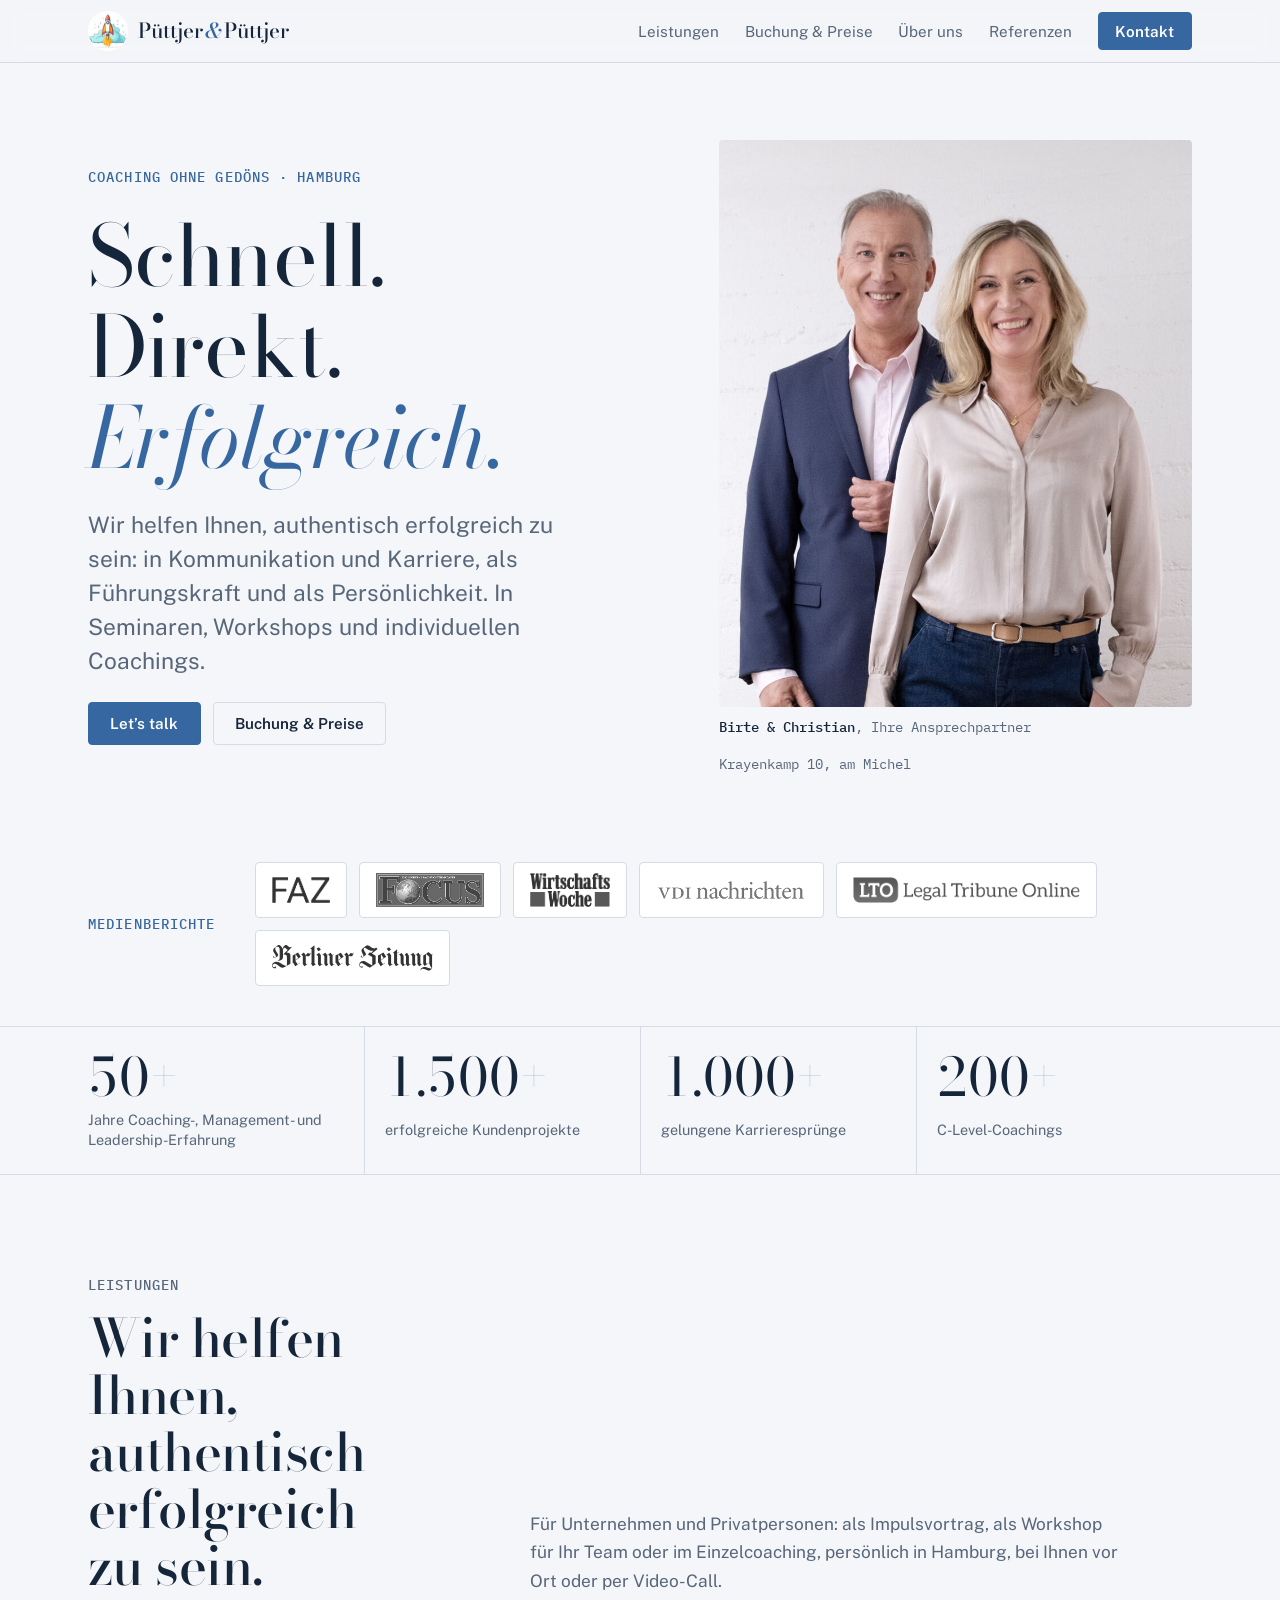
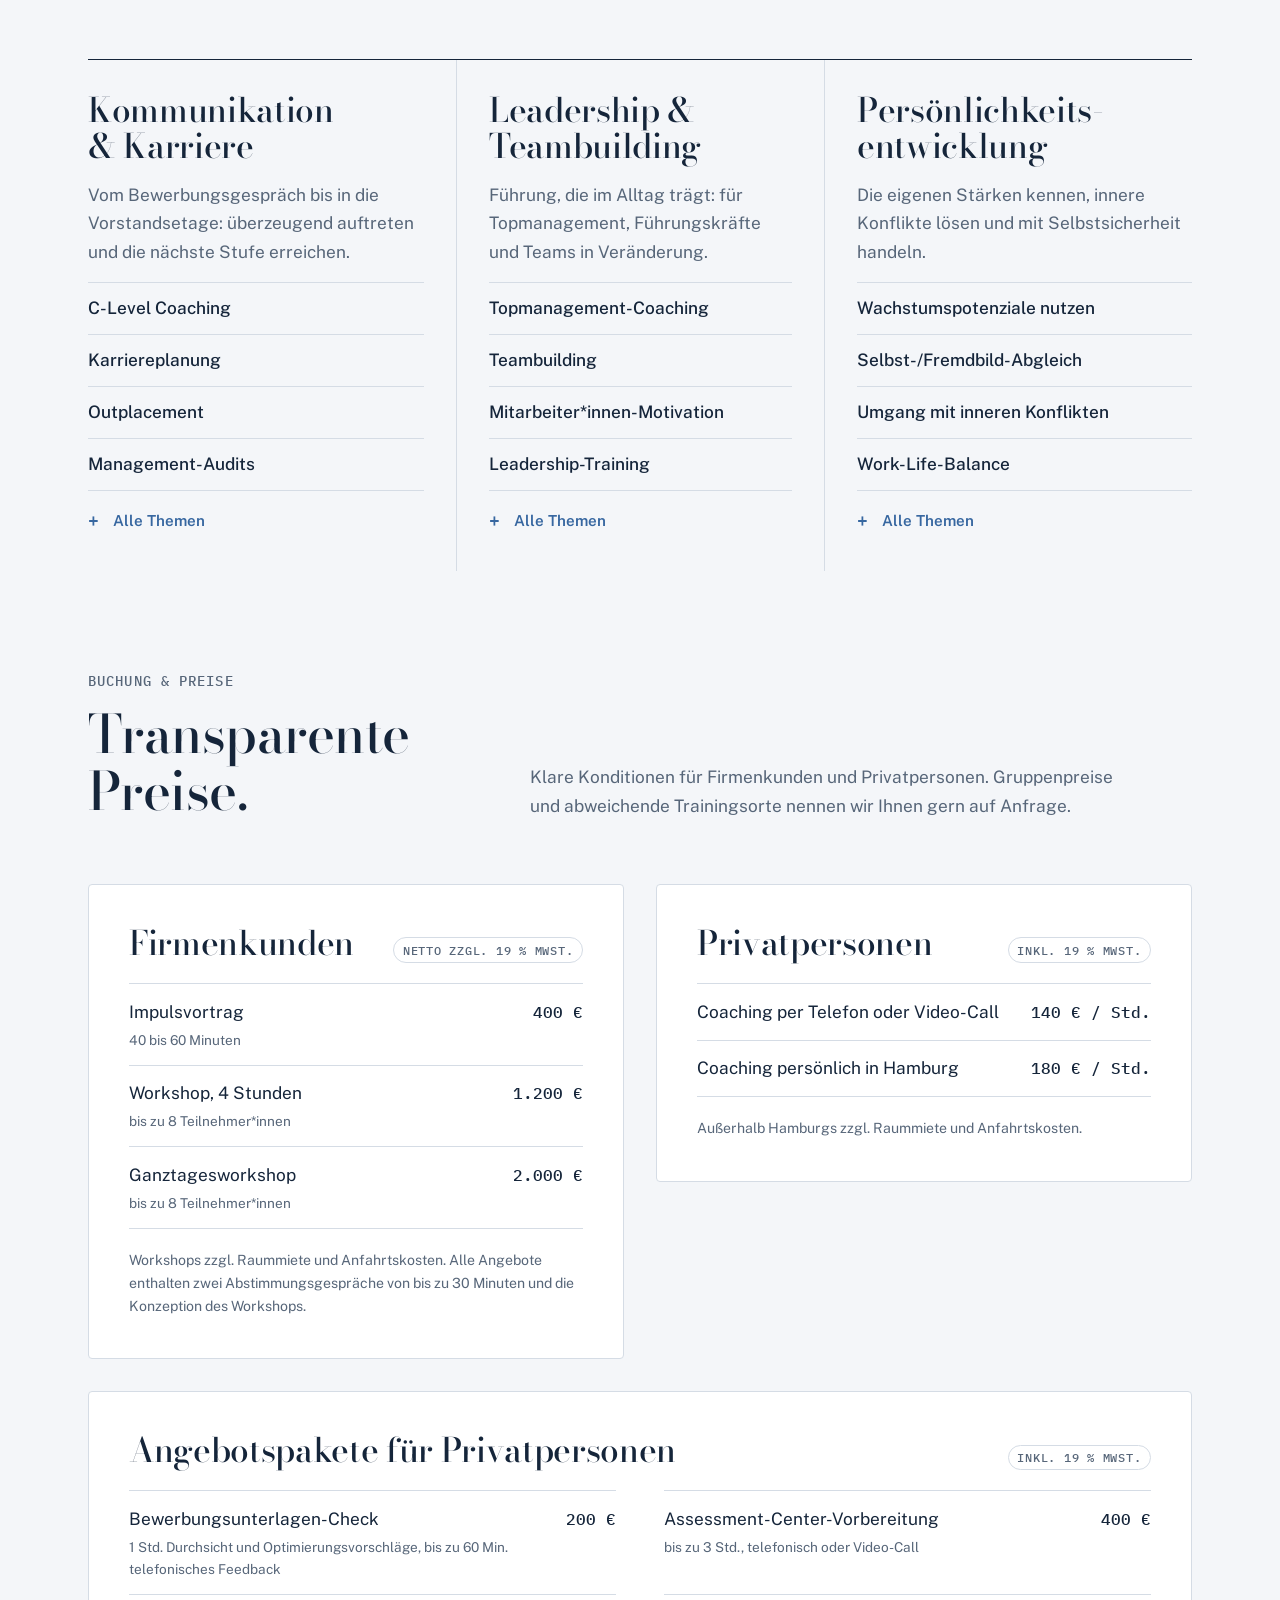
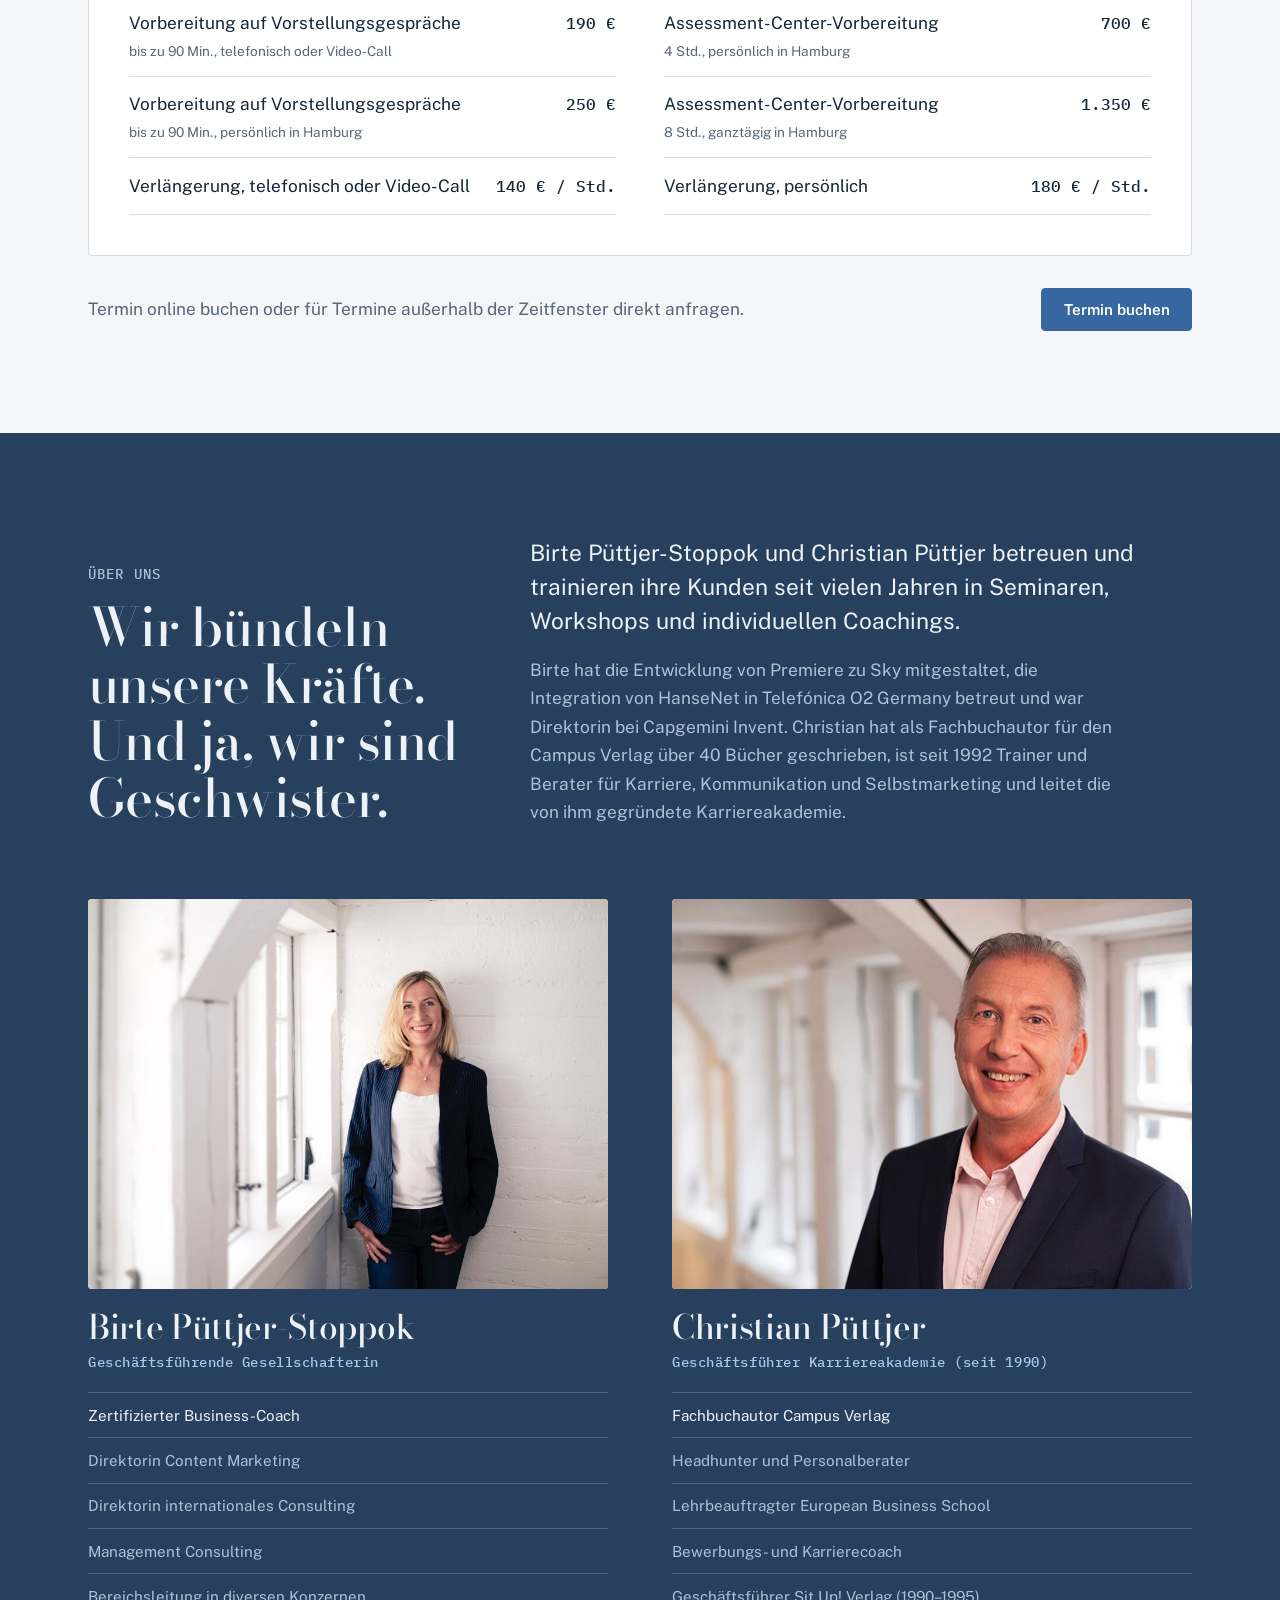
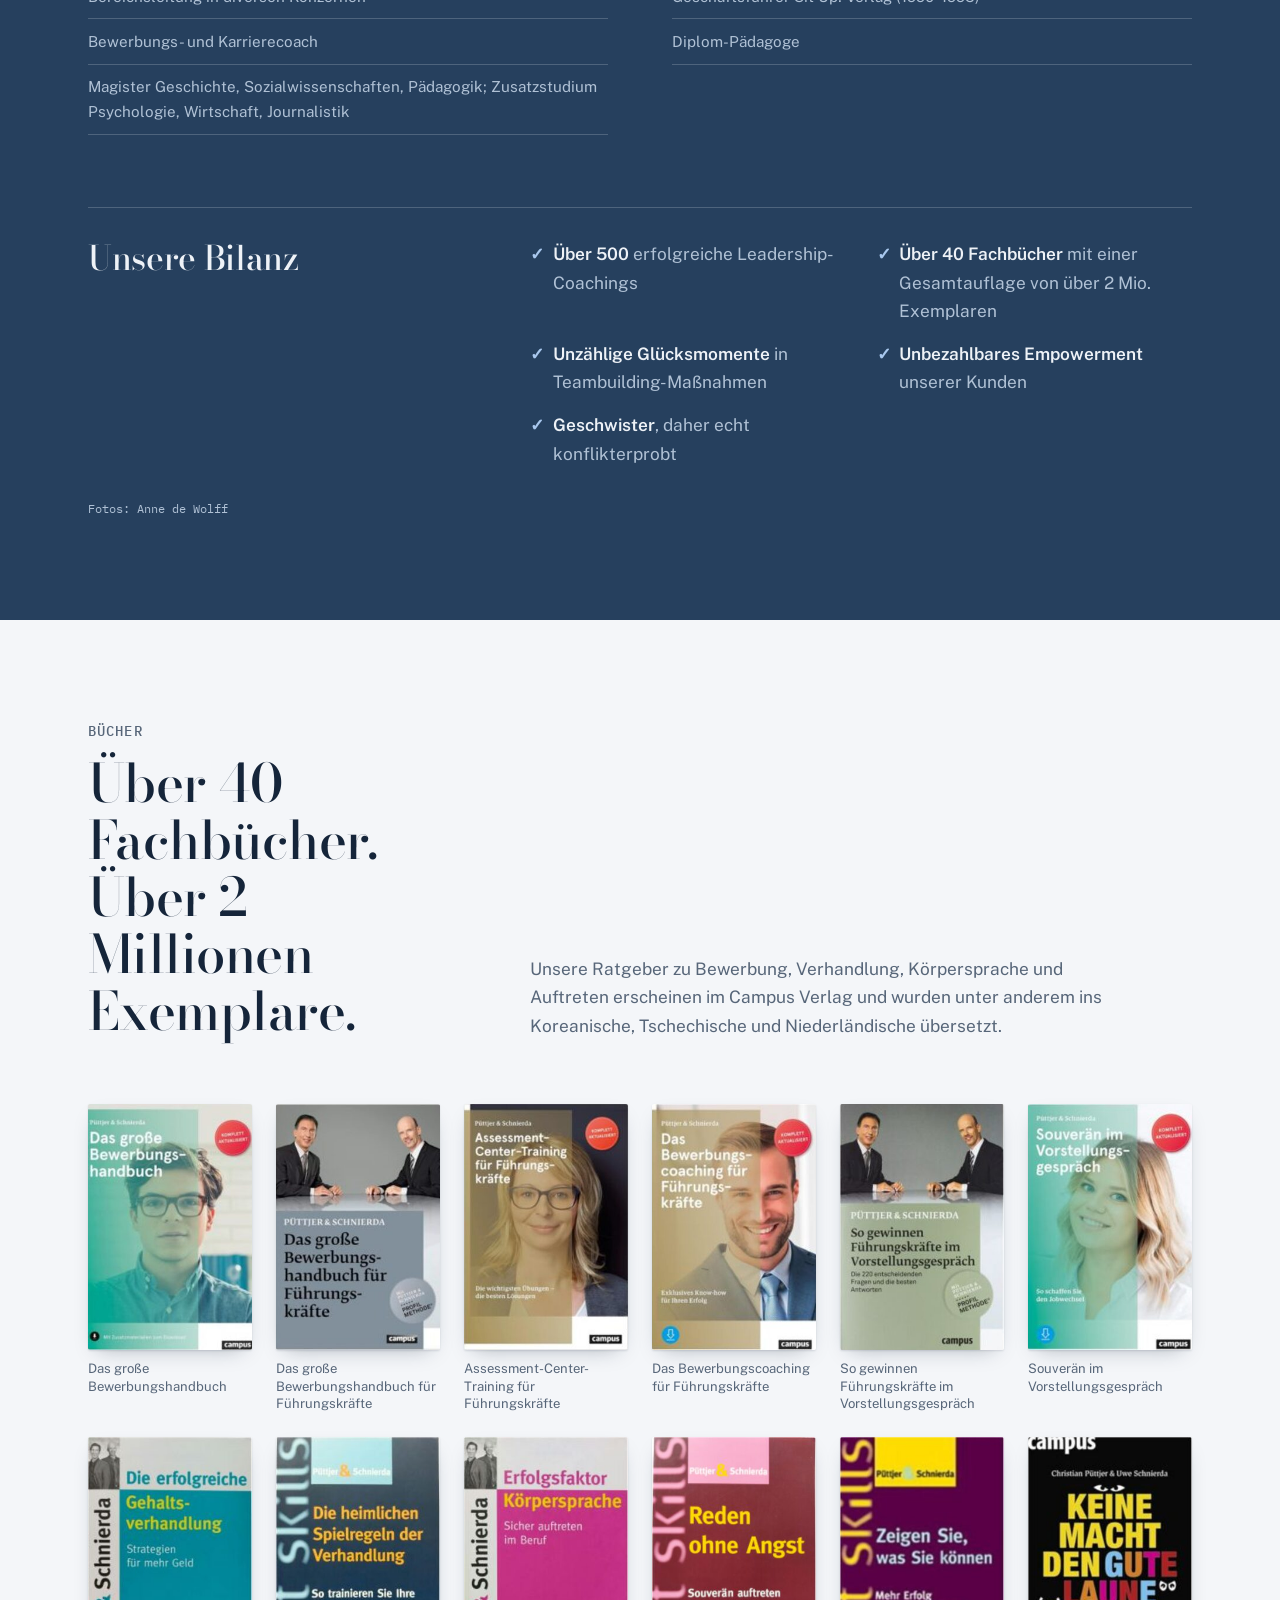
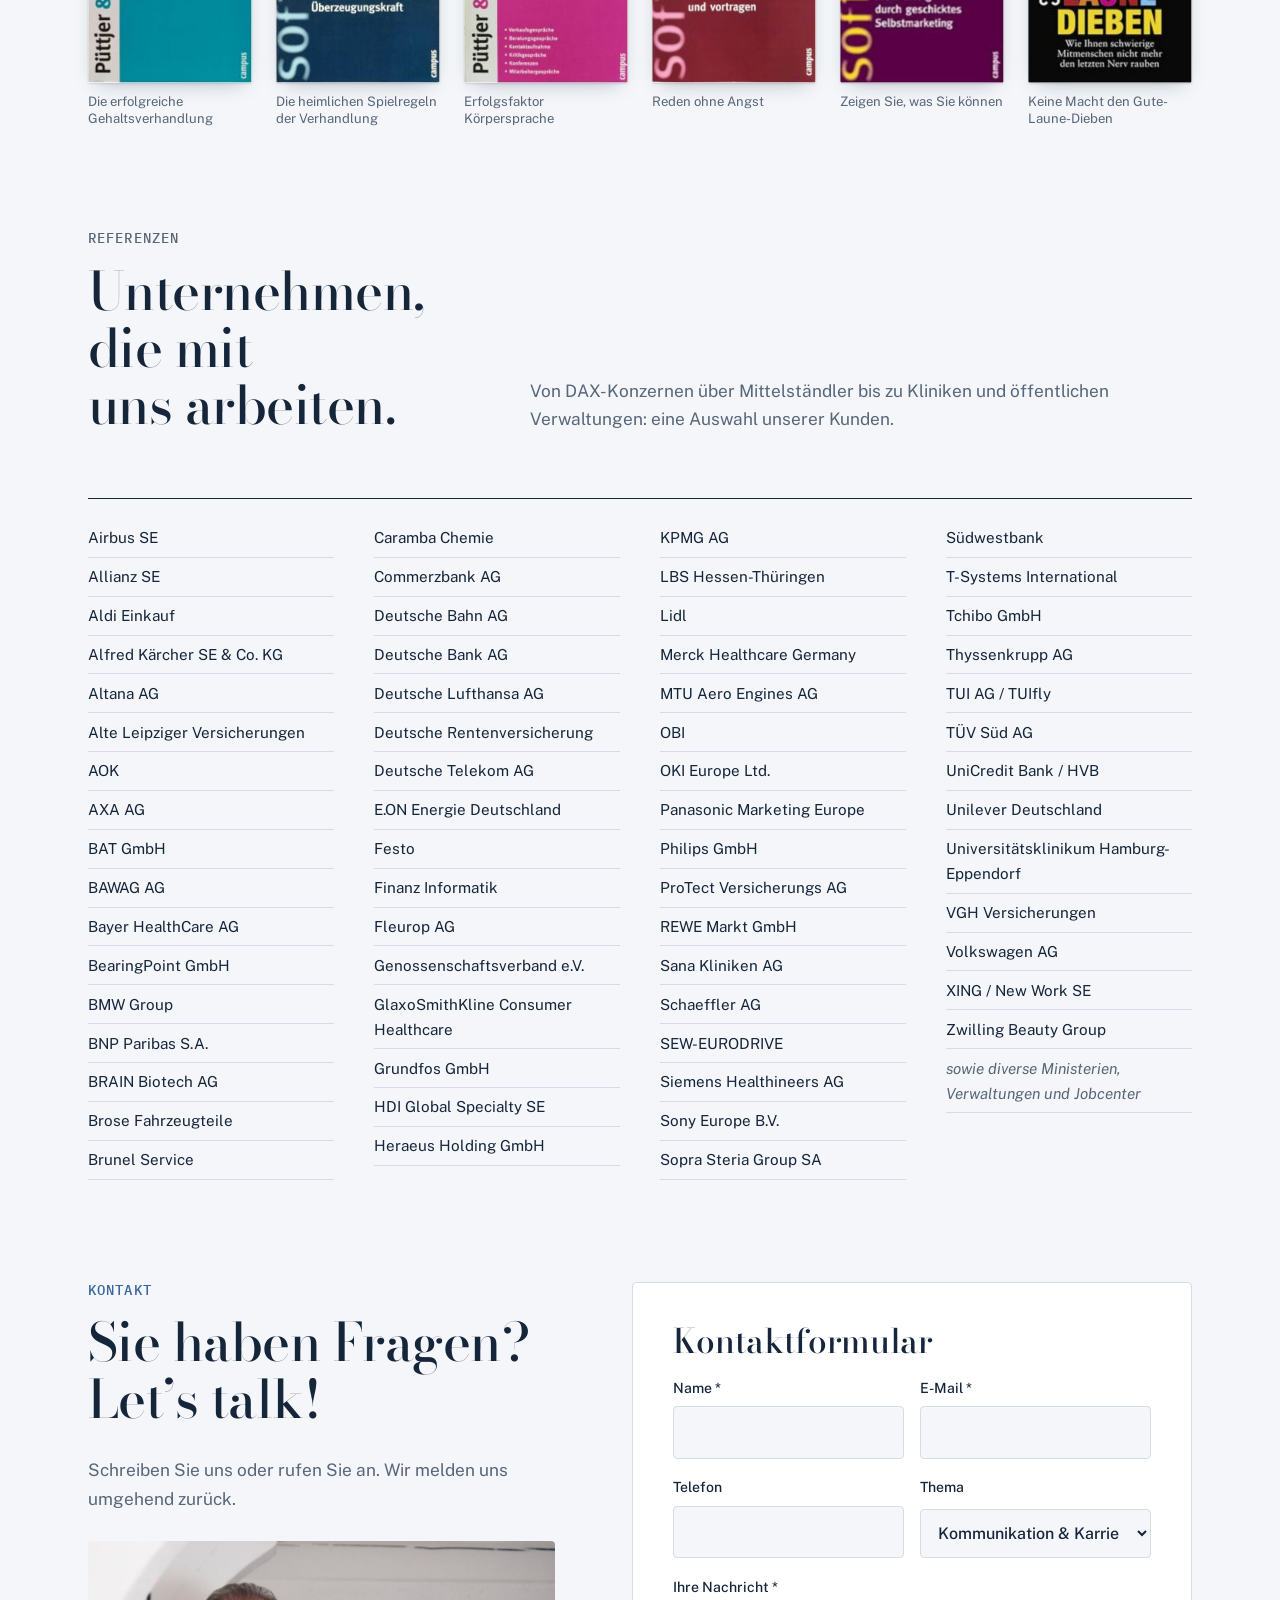
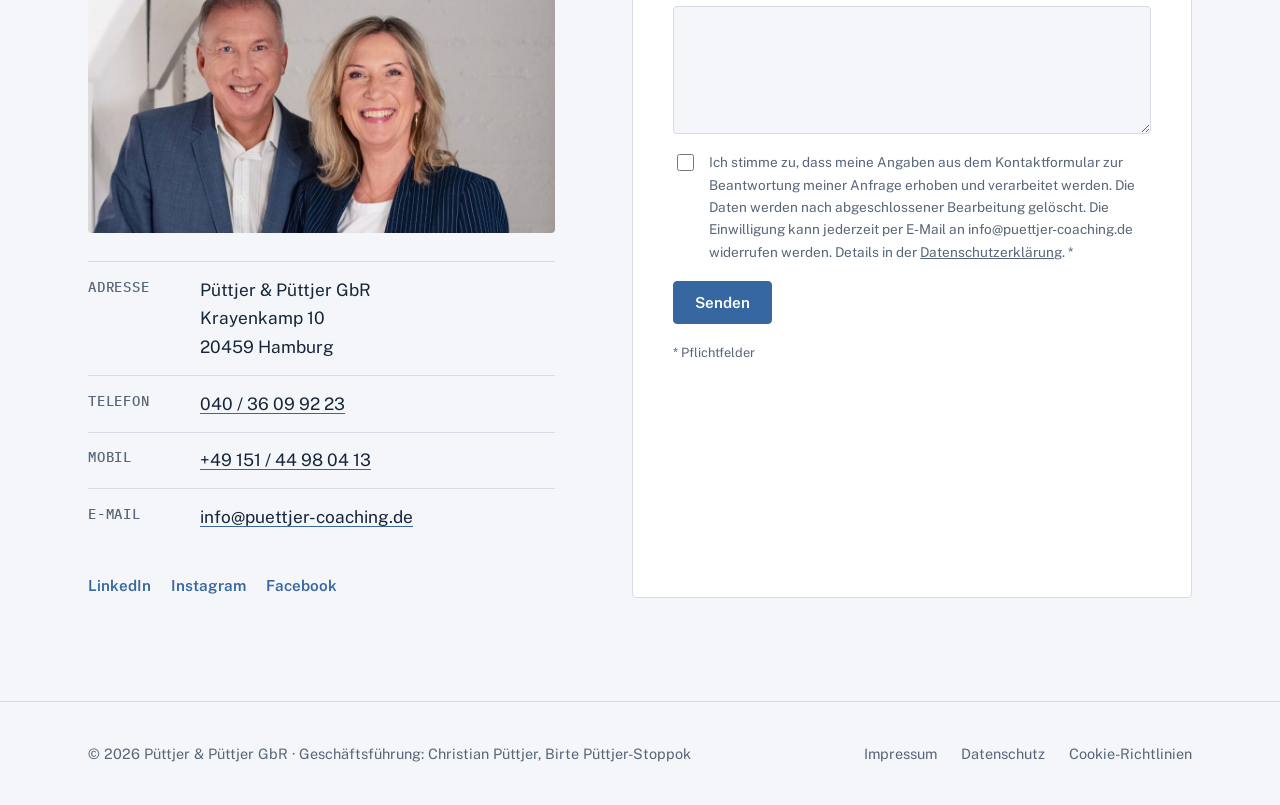
==== index.html @ 2b7be536 "Rebuild redesign from live site content Use the real copy, prices, references, team CVs, photos, boo" ====
<!doctype html>
<html lang="de">
<head>
<meta charset="utf-8">
<meta name="viewport" content="width=device-width, initial-scale=1, viewport-fit=cover">
<!-- ARTIFACT-START -->
<title>Püttjer &amp; Püttjer</title>
<meta name="description" content="Püttjer &amp; Püttjer Coaching Hamburg: Kommunikation und Karriere, Leadership und Teambuilding, Persönlichkeitsentwicklung. Seminare, Workshops und Einzelcoaching am Krayenkamp 10.">
<link rel="icon" href="assets/favicon.png">
<link rel="preconnect" href="https://fonts.googleapis.com">
<link rel="preconnect" href="https://fonts.gstatic.com" crossorigin>
<link rel="stylesheet" href="https://fonts.googleapis.com/css2?family=Bodoni+Moda:ital,opsz,wght@0,6..96,400..700;1,6..96,400..700&family=Public+Sans:wght@400;500;600;700&family=IBM+Plex+Mono:wght@400;500&display=swap">
<style>
/* Layout: harbour ledger in the brand's navy. Asymmetric two-track grid, hairline rules, figures and prices set like a logbook. Bright studio photography carries the warmth. */
:root {
  --paper: #F4F6F9;
  --surface: #FFFFFF;
  --ink: #15253A;
  --muted: #576679;
  --line: #D5DCE5;
  --accent: #3767A0;
  --accent-soft: #E2EAF4;
  --on-accent: #FFFFFF;
  --band: #26405E;
  --on-band: #EEF2F7;
  --on-band-muted: #B0C1D5;
  --band-accent: #A9C8EE;
  --band-line: rgba(238, 242, 247, .2);
  --logo-tile: #FFFFFF;

  --display: "Bodoni Moda", "Didot", "Bodoni 72", Georgia, serif;
  --body: "Public Sans", "Helvetica Neue", Arial, sans-serif;
  --mono: "IBM Plex Mono", ui-monospace, "SFMono-Regular", Menlo, monospace;

  --step--1: clamp(0.8rem, 0.78rem + 0.1vw, 0.86rem);
  --step-0: clamp(1rem, 0.96rem + 0.2vw, 1.08rem);
  --step-1: clamp(1.18rem, 1.08rem + 0.5vw, 1.42rem);
  --step-2: clamp(1.5rem, 1.25rem + 1.1vw, 2.1rem);
  --step-3: clamp(2rem, 1.5rem + 2.3vw, 3.3rem);
  --step-4: clamp(2.6rem, 1.6rem + 4.6vw, 5.4rem);

  --wrap: 74rem;
  --gutter: clamp(16px, 4vw, 40px);
  --radius: 4px;
}
@media (prefers-color-scheme: dark) {
  :root:not([data-theme="light"]) {
    --paper: #0E1622; --surface: #162132; --ink: #E7EDF5; --muted: #9DABBE;
    --line: #26344A; --accent: #8DB4E6; --accent-soft: #1C2C44; --on-accent: #0E1622;
    --band: #0A111B; --on-band: #E7EDF5; --on-band-muted: #93A3B8; --band-accent: #8DB4E6;
    --band-line: rgba(231, 237, 245, .14); --logo-tile: #E9EDF2;
    color-scheme: dark;
  }
}
:root[data-theme="dark"] {
  --paper: #0E1622; --surface: #162132; --ink: #E7EDF5; --muted: #9DABBE;
  --line: #26344A; --accent: #8DB4E6; --accent-soft: #1C2C44; --on-accent: #0E1622;
  --band: #0A111B; --on-band: #E7EDF5; --on-band-muted: #93A3B8; --band-accent: #8DB4E6;
  --band-line: rgba(231, 237, 245, .14); --logo-tile: #E9EDF2;
  color-scheme: dark;
}

* { box-sizing: border-box; }
html { scroll-behavior: smooth; }
@media (prefers-reduced-motion: reduce) { html { scroll-behavior: auto; } *, *::before, *::after { animation: none !important; transition: none !important; } }
body {
  margin: 0;
  background: var(--paper);
  color: var(--ink);
  font: 400 var(--step-0)/1.65 var(--body);
  -webkit-font-smoothing: antialiased;
}
img { max-width: 100%; height: auto; display: block; }
a { color: inherit; }
:focus-visible { outline: 2px solid var(--accent); outline-offset: 3px; }
h1, h2, h3 { font-family: var(--display); font-weight: 500; line-height: 1.08; text-wrap: balance; margin: 0; letter-spacing: -0.01em; }
p { margin: 0; }
.wrap { max-width: var(--wrap); margin-inline: auto; padding-inline: var(--gutter); }
.eyebrow {
  font: 500 var(--step--1)/1.2 var(--mono);
  letter-spacing: 0.08em; text-transform: uppercase; color: var(--accent);
}
.btn {
  display: inline-flex; align-items: center; gap: 0.6em;
  padding: 0.85em 1.4em; border-radius: var(--radius);
  font: 600 0.95rem/1 var(--body); text-decoration: none; cursor: pointer;
  border: 1px solid var(--accent); background: var(--accent); color: var(--on-accent);
  transition: transform .15s ease;
}
.btn:hover { transform: translateY(-1px); }
.btn.ghost { background: transparent; color: var(--ink); border-color: var(--line); }
.btn.ghost:hover { border-color: var(--ink); }
.textlink { color: var(--accent); font-weight: 600; text-decoration: none; }
.textlink:hover { text-decoration: underline; text-underline-offset: 3px; }

/* Header */
.site-header {
  position: sticky; top: env(safe-area-inset-top, 0px); z-index: 10;
  background: color-mix(in srgb, var(--paper) 90%, transparent);
  backdrop-filter: blur(10px); -webkit-backdrop-filter: blur(10px);
  border-bottom: 1px solid var(--line);
}
.site-header .wrap { display: flex; align-items: center; justify-content: space-between; gap: 1.5rem; padding-block: 0.7rem; }
.brand { display: flex; align-items: center; gap: 0.6rem; text-decoration: none; white-space: nowrap; }
.brand img { width: 40px; height: 40px; border-radius: 50%; background: var(--logo-tile); }
.brand span { font-family: var(--display); font-size: 1.3rem; font-weight: 500; }
.brand em { font-style: italic; color: var(--accent); padding-inline: 0.1em; }
.nav { display: flex; align-items: center; gap: clamp(1rem, 2vw, 1.75rem); }
.nav a { text-decoration: none; font-size: 0.95rem; color: var(--muted); }
.nav a:hover { color: var(--ink); }
.nav .btn { color: var(--on-accent); padding: 0.7em 1.1em; }
@media (max-width: 860px) { .nav a:not(.btn) { display: none; } }
@media (max-width: 400px) { .nav .btn { font-size: 0.85rem; padding: 0.6em 0.8em; } .brand span { font-size: 1.1rem; } .brand img { width: 34px; height: 34px; } }

/* Hero */
.hero { padding-block: clamp(2.5rem, 6vw, 5rem) clamp(2.5rem, 5vw, 4rem); }
.hero .wrap { display: grid; grid-template-columns: minmax(0, 6fr) minmax(0, 5fr); gap: clamp(2rem, 5vw, 4.5rem); align-items: center; }
.hero-copy { display: grid; gap: 1.5rem; min-width: 0; }
.hero h1 { font-size: var(--step-4); font-weight: 400; }
.hero h1 em { font-style: italic; color: var(--accent); }
.hero .lede { font-size: var(--step-1); line-height: 1.5; color: var(--muted); max-width: 36ch; }
.hero .actions { display: flex; flex-wrap: wrap; gap: 0.75rem; }
.hero-photo { margin: 0; display: grid; gap: 0.6rem; min-width: 0; }
.hero-photo img { width: 100%; aspect-ratio: 5 / 6; object-fit: cover; object-position: 50% 30%; border-radius: var(--radius); background: var(--surface); }
.caption { font: 400 var(--step--1)/1.5 var(--mono); color: var(--muted); display: flex; justify-content: space-between; gap: 1rem; flex-wrap: wrap; }
.caption strong { color: var(--ink); font-weight: 500; }
@media (max-width: 820px) {
  .hero .wrap { grid-template-columns: 1fr; }
  .hero-photo img { aspect-ratio: 4 / 3; }
}

/* Press */
.press { padding-block: 1.5rem 2.5rem; }
.press .wrap { display: grid; grid-template-columns: auto minmax(0, 1fr); gap: 1.5rem 2.5rem; align-items: center; }
.press ul { list-style: none; margin: 0; padding: 0; display: flex; flex-wrap: wrap; gap: 0.75rem; }
.press li { background: var(--logo-tile); border: 1px solid var(--line); border-radius: var(--radius); height: 56px; padding: 0 1rem; display: grid; place-items: center; }
.press img { max-height: 26px; width: auto; filter: grayscale(1) contrast(1.1); opacity: .8; }
.press li.tall img { max-height: 34px; }
@media (max-width: 700px) { .press .wrap { grid-template-columns: 1fr; } .press li { height: 48px; padding: 0 0.75rem; } .press img { max-height: 20px; } .press li.tall img { max-height: 28px; } }

/* Ledger of figures */
.ledger { border-block: 1px solid var(--line); }
.ledger dl { margin: 0; display: grid; grid-template-columns: repeat(4, minmax(0, 1fr)); }
.ledger dl > div { padding: 1.5rem 1.25rem; display: grid; gap: 0.35rem; border-left: 1px solid var(--line); }
.ledger dl > div:first-child { border-left: 0; padding-left: 0; }
.ledger dt { order: 2; font-size: 0.9rem; color: var(--muted); line-height: 1.4; }
.ledger dd { order: 1; margin: 0; font: 400 var(--step-3)/1 var(--display); font-variant-numeric: lining-nums tabular-nums; }
.ledger dd span { color: var(--accent); }
@media (max-width: 760px) {
  .ledger dl { grid-template-columns: repeat(2, minmax(0, 1fr)); }
  .ledger dl > div { padding: 1.25rem 1rem; }
  .ledger dl > div:nth-child(odd) { border-left: 0; padding-left: 0; }
  .ledger dl > div:nth-child(n+3) { border-top: 1px solid var(--line); }
}

/* Sections */
section { scroll-margin-top: 5rem; }
.section { padding-block: clamp(4rem, 8vw, 7rem); }
.section-head { display: grid; grid-template-columns: minmax(0, 4fr) minmax(0, 7fr); gap: clamp(1.5rem, 5vw, 5rem); margin-bottom: clamp(2.5rem, 5vw, 4rem); align-items: end; }
.section-head h2 { font-size: var(--step-3); }
.section-head p { color: var(--muted); max-width: 54ch; }
.section-head .eyebrow { margin-bottom: 1rem; }
@media (max-width: 820px) { .section-head { grid-template-columns: 1fr; } }

/* Services */
.services { display: grid; grid-template-columns: repeat(3, minmax(0, 1fr)); border-top: 1px solid var(--ink); }
.service { padding: 2rem clamp(1rem, 2.5vw, 2rem) 2.25rem; display: grid; grid-template-rows: auto auto auto 1fr; gap: 1rem; border-left: 1px solid var(--line); min-width: 0; }
.service:first-child { border-left: 0; padding-left: 0; }
.service:last-child { padding-right: 0; }
.service h3 { font-size: var(--step-2); }
.service > p { color: var(--muted); }
.service ul.core { list-style: none; margin: 0; padding: 0; border-top: 1px solid var(--line); }
.service ul.core li { padding: 0.7rem 0; border-bottom: 1px solid var(--line); font-weight: 500; }
details { align-self: start; }
summary { cursor: pointer; color: var(--accent); font-weight: 600; font-size: 0.95rem; list-style: none; display: inline-flex; gap: 0.5em; align-items: center; }
summary::-webkit-details-marker { display: none; }
summary::before { content: "+"; font: 500 1.1rem/1 var(--mono); width: 1em; }
details[open] summary::before { content: "–"; }
.topics { list-style: none; margin: 1rem 0 0; padding: 0; display: flex; flex-wrap: wrap; gap: 0.45rem; }
.topics li { font-size: 0.85rem; padding: 0.35em 0.7em; border-radius: 99px; background: var(--accent-soft); }
@media (max-width: 900px) {
  .services { grid-template-columns: 1fr; }
  .service, .service:first-child, .service:last-child { padding: 2rem 0; border-left: 0; }
  .service + .service { border-top: 1px solid var(--line); }
}

/* Prices */
.prices { display: grid; grid-template-columns: repeat(2, minmax(0, 1fr)); gap: clamp(1rem, 3vw, 2rem); align-items: start; }
.price-card { background: var(--surface); border: 1px solid var(--line); border-radius: var(--radius); padding: clamp(1.5rem, 3.5vw, 2.5rem); display: grid; gap: 1.25rem; min-width: 0; }
.price-card.wide { grid-column: 1 / -1; }
.price-card header { display: flex; justify-content: space-between; align-items: baseline; gap: 1rem; flex-wrap: wrap; }
.price-card h3 { font-size: var(--step-2); }
.vat { font: 500 0.78rem/1 var(--mono); letter-spacing: 0.06em; text-transform: uppercase; color: var(--muted); padding: 0.45em 0.7em; border: 1px solid var(--line); border-radius: 99px; }
.price-list { margin: 0; border-top: 1px solid var(--line); }
.price-list div { display: grid; grid-template-columns: minmax(0, 1fr) auto; gap: 1rem; padding: 0.85rem 0; border-bottom: 1px solid var(--line); align-items: baseline; }
.price-list dt { min-width: 0; }
.price-list dt small { display: block; color: var(--muted); font-size: 0.85rem; margin-top: 0.15rem; }
.price-list dd { margin: 0; font: 500 1rem/1.3 var(--mono); font-variant-numeric: tabular-nums; white-space: nowrap; text-align: right; }
.price-list.two-col { display: grid; grid-template-columns: repeat(2, minmax(0, 1fr)); column-gap: clamp(1.5rem, 4vw, 3rem); border-top: 0; }
.price-list.two-col div:nth-child(-n+2) { border-top: 1px solid var(--line); }
.price-card .note { font-size: 0.88rem; color: var(--muted); }
.price-foot { margin-top: clamp(1.5rem, 3vw, 2rem); display: flex; flex-wrap: wrap; justify-content: space-between; align-items: center; gap: 1rem; color: var(--muted); }
@media (max-width: 860px) { .prices { grid-template-columns: 1fr; } .price-list.two-col { grid-template-columns: 1fr; } .price-list.two-col div:nth-child(2) { border-top: 0; } }

/* About (navy band) */
.band { background: var(--band); color: var(--on-band); }
.band .eyebrow { color: var(--band-accent); }
.band .section-head p { color: var(--on-band-muted); }
.about-intro { display: grid; gap: 1.1rem; color: var(--on-band-muted); max-width: 60ch; }
.about-intro p:first-child { color: var(--on-band); font-size: var(--step-1); line-height: 1.5; }
.team { display: grid; grid-template-columns: repeat(2, minmax(0, 1fr)); gap: clamp(2rem, 5vw, 4rem); margin-top: clamp(3rem, 6vw, 4.5rem); }
.person { display: grid; gap: 1.25rem; align-content: start; min-width: 0; }
.person img { width: 100%; aspect-ratio: 4 / 3; object-fit: cover; border-radius: var(--radius); background: var(--surface); }
.person h3 { font-size: var(--step-2); }
.person .role { font: 500 var(--step--1)/1.4 var(--mono); color: var(--band-accent); letter-spacing: 0.04em; margin-top: 0.5rem; }
.cv { list-style: none; margin: 0; padding: 0; border-top: 1px solid var(--band-line); }
.cv li { padding: 0.6rem 0; border-bottom: 1px solid var(--band-line); font-size: 0.95rem; color: var(--on-band-muted); }
.cv li:first-child { color: var(--on-band); }
.bilanz { margin-top: clamp(3rem, 6vw, 4.5rem); padding-top: 2rem; border-top: 1px solid var(--band-line); display: grid; grid-template-columns: minmax(0, 4fr) minmax(0, 7fr); gap: clamp(1.5rem, 5vw, 5rem); }
.bilanz h3 { font-size: var(--step-2); }
.bilanz ul { list-style: none; margin: 0; padding: 0; display: grid; grid-template-columns: repeat(2, minmax(0, 1fr)); gap: 0.9rem 2rem; }
.bilanz li { display: grid; grid-template-columns: 1.4rem minmax(0, 1fr); color: var(--on-band-muted); }
.bilanz li::before { content: "✓"; color: var(--band-accent); font-weight: 700; }
.bilanz li strong { color: var(--on-band); font-weight: 600; }
.credit { margin-top: 2rem; font: 400 0.78rem/1.4 var(--mono); color: var(--on-band-muted); }
@media (max-width: 860px) { .team, .bilanz { grid-template-columns: 1fr; } }
@media (max-width: 560px) { .bilanz ul { grid-template-columns: 1fr; } }

/* Books */
.books { display: grid; grid-template-columns: repeat(6, minmax(0, 1fr)); gap: clamp(0.75rem, 2vw, 1.5rem); list-style: none; margin: 0; padding: 0; }
.books li { display: grid; gap: 0.6rem; align-content: start; min-width: 0; }
.books img { width: 100%; aspect-ratio: 2 / 3; object-fit: cover; border-radius: 2px; box-shadow: 0 1px 2px rgba(21, 37, 58, .12), 0 8px 20px -10px rgba(21, 37, 58, .35); transition: transform .2s ease; }
.books li:hover img { transform: translateY(-4px); }
.books span { font-size: 0.82rem; line-height: 1.35; color: var(--muted); }
@media (max-width: 900px) { .books { grid-template-columns: repeat(4, minmax(0, 1fr)); } }
@media (max-width: 520px) { .books { grid-template-columns: repeat(3, minmax(0, 1fr)); } }

/* References */
.refs { columns: 4 13rem; column-gap: 2.5rem; margin: 0; padding: 0; list-style: none; border-top: 1px solid var(--ink); padding-top: 1.25rem; }
.refs li { break-inside: avoid; padding: 0.4rem 0; font-size: 0.95rem; border-bottom: 1px solid var(--line); }
.refs li.more { color: var(--muted); font-style: italic; }

/* Contact */
.contact { display: grid; grid-template-columns: minmax(0, 5fr) minmax(0, 6fr); gap: clamp(2rem, 6vw, 5rem); }
.contact-info { display: grid; gap: 1.75rem; align-content: start; }
.contact-info h2 { font-size: var(--step-3); }
.contact-info > p { color: var(--muted); max-width: 40ch; }
.contact-info img { width: 100%; aspect-ratio: 16 / 10; object-fit: cover; object-position: 60% 40%; border-radius: var(--radius); }
.contact-list { margin: 0; display: grid; }
.contact-list div { display: grid; grid-template-columns: 6rem minmax(0, 1fr); gap: 1rem; padding-block: 0.85rem; border-top: 1px solid var(--line); }
.contact-list dt { font: 500 var(--step--1)/1.7 var(--mono); color: var(--muted); text-transform: uppercase; letter-spacing: 0.06em; }
.contact-list dd { margin: 0; user-select: text; overflow-wrap: anywhere; }
.contact-list a { text-decoration-color: var(--accent); text-underline-offset: 3px; }
.social { display: flex; gap: 1.25rem; flex-wrap: wrap; font-size: 0.95rem; }
form { background: var(--surface); border: 1px solid var(--line); border-radius: var(--radius); padding: clamp(1.25rem, 3.5vw, 2.5rem); display: grid; gap: 1.1rem; align-content: start; min-width: 0; }
form h3 { font-size: var(--step-2); }
.row { display: grid; grid-template-columns: repeat(2, minmax(0, 1fr)); gap: 1rem; }
@media (max-width: 520px) { .row { grid-template-columns: 1fr; } }
label { display: grid; gap: 0.4rem; font-size: 0.88rem; font-weight: 500; }
input, select, textarea {
  font: inherit; font-size: 1rem; color: var(--ink); background: var(--paper);
  border: 1px solid var(--line); border-radius: var(--radius); padding: 0.75rem 0.85rem; width: 100%;
}
input:focus, select:focus, textarea:focus { outline: none; border-color: var(--accent); box-shadow: 0 0 0 3px var(--accent-soft); }
textarea { min-height: 8rem; resize: vertical; }
.consent { display: grid; grid-template-columns: auto minmax(0, 1fr); gap: 0.75rem; font-weight: 400; font-size: 0.85rem; color: var(--muted); align-items: start; }
.consent input { width: 1.1rem; height: 1.1rem; margin-top: 0.15rem; accent-color: var(--accent); }
.form-status { font-size: 0.95rem; padding: 0.85rem 1rem; border-radius: var(--radius); background: var(--accent-soft); }
.req { font-size: 0.8rem; color: var(--muted); }
@media (max-width: 900px) { .contact { grid-template-columns: 1fr; } }

/* Footer */
.site-footer { padding-block: 2.5rem; border-top: 1px solid var(--line); font-size: 0.9rem; color: var(--muted); }
.site-footer .wrap { display: flex; flex-wrap: wrap; justify-content: space-between; gap: 1rem 2rem; }
.site-footer nav { display: flex; flex-wrap: wrap; gap: 1.5rem; }
.site-footer a { text-decoration: none; }
.site-footer a:hover { color: var(--ink); }

/* Load sequence: content is visible at rest; the hero only eases in. */
@keyframes rise { from { transform: translateY(12px); opacity: .001; } to { transform: none; opacity: 1; } }
.hero-copy > * { animation: rise .7s cubic-bezier(.2,.7,.2,1) both; }
.hero-copy > *:nth-child(2) { animation-delay: .08s; }
.hero-copy > *:nth-child(3) { animation-delay: .16s; }
.hero-copy > *:nth-child(4) { animation-delay: .24s; }
</style>
<!-- ARTIFACT-HEAD-END -->
</head>
<body>
<!-- ARTIFACT-BODY-START -->
<header class="site-header">
  <div class="wrap">
    <a class="brand" href="#top" aria-label="Püttjer &amp; Püttjer, zum Seitenanfang">
      <img src="assets/logo-rocket.png" alt="" width="40" height="40">
      <span>Püttjer<em>&amp;</em>Püttjer</span>
    </a>
    <nav class="nav" aria-label="Hauptnavigation">
      <a href="#leistungen">Leistungen</a>
      <a href="#preise">Buchung &amp; Preise</a>
      <a href="#ueber-uns">Über uns</a>
      <a href="#referenzen">Referenzen</a>
      <a class="btn" href="#kontakt">Kontakt</a>
    </nav>
  </div>
</header>

<main id="top">
  <section class="hero">
    <div class="wrap">
      <div class="hero-copy">
        <p class="eyebrow">Coaching ohne Gedöns · Hamburg</p>
        <h1>Schnell. Direkt. <em>Erfolgreich.</em></h1>
        <p class="lede">Wir helfen Ihnen, authentisch erfolgreich zu sein: in Kommunikation und Karriere, als Führungskraft und als Persönlichkeit. In Seminaren, Workshops und individuellen Coachings.</p>
        <div class="actions">
          <a class="btn" href="#kontakt">Let’s talk</a>
          <a class="btn ghost" href="#preise">Buchung &amp; Preise</a>
        </div>
      </div>
      <figure class="hero-photo">
        <img src="assets/hero.jpg" alt="Christian Püttjer und Birte Püttjer-Stoppok in ihren Räumen am Krayenkamp" width="1800" height="1004" fetchpriority="high">
        <figcaption class="caption"><span><strong>Birte &amp; Christian</strong>, Ihre Ansprechpartner</span><span>Krayenkamp 10, am Michel</span></figcaption>
      </figure>
    </div>
  </section>

  <div class="press">
    <div class="wrap">
      <p class="eyebrow">Medienberichte</p>
      <ul>
        <li><img src="assets/press/faz.png" alt="FAZ" height="26"></li>
        <li class="tall"><img src="assets/press/focus.jpg" alt="Focus" height="26"></li>
        <li class="tall"><img src="assets/press/wiwo.png" alt="WirtschaftsWoche" height="26"></li>
        <li><img src="assets/press/vdi.png" alt="VDI nachrichten" height="26"></li>
        <li><img src="assets/press/lto.png" alt="Legal Tribune Online" height="26"></li>
        <li><img src="assets/press/berliner-zeitung.svg" alt="Berliner Zeitung" height="26"></li>
      </ul>
    </div>
  </div>

  <div class="ledger">
    <div class="wrap">
      <dl>
        <div><dt>Jahre Coaching-, Management- und Leadership-Erfahrung</dt><dd>50<span>+</span></dd></div>
        <div><dt>erfolgreiche Kundenprojekte</dt><dd>1.500<span>+</span></dd></div>
        <div><dt>gelungene Karrieresprünge</dt><dd>1.000<span>+</span></dd></div>
        <div><dt>C-Level-Coachings</dt><dd>200<span>+</span></dd></div>
      </dl>
    </div>
  </div>

  <section class="section" id="leistungen">
    <div class="wrap">
      <div class="section-head">
        <div>
          <p class="eyebrow">Leistungen</p>
          <h2>Wir helfen Ihnen, authentisch erfolgreich zu sein.</h2>
        </div>
        <p>Für Unternehmen und Privatpersonen: als Impulsvortrag, als Workshop für Ihr Team oder im Einzelcoaching, persönlich in Hamburg, bei Ihnen vor Ort oder per Video-Call.</p>
      </div>
      <div class="services">
        <article class="service">
          <h3>Kommunikation &amp; Karriere</h3>
          <p>Vom Bewerbungsgespräch bis in die Vorstandsetage: überzeugend auftreten und die nächste Stufe erreichen.</p>
          <ul class="core">
            <li>C-Level Coaching</li>
            <li>Karriereplanung</li>
            <li>Outplacement</li>
            <li>Management-Audits</li>
          </ul>
          <details>
            <summary>Alle Themen</summary>
            <ul class="topics">
              <li>Assessment-Center-Training</li><li>Bewerbungsunterlagen-Check</li><li>Vorbereitung auf Job-Interviews</li><li>Businesskommunikation</li><li>Gehaltsverhandlung</li><li>Konfliktlösung</li><li>Storytelling</li><li>Kommunikation im Auswahlverfahren</li><li>Raus aus dem operativen Feuerwehrmodus</li><li>Führungskompetenzen ausbauen</li><li>Karriere-Optionen nutzen</li><li>Sichtbar werden</li><li>Argumentationstraining</li><li>Verhandlungstechniken</li><li>Überzeugend präsentieren und auftreten</li>
            </ul>
          </details>
        </article>
        <article class="service">
          <h3>Leadership &amp; Teambuilding</h3>
          <p>Führung, die im Alltag trägt: für Topmanagement, Führungskräfte und Teams in Veränderung.</p>
          <ul class="core">
            <li>Topmanagement-Coaching</li>
            <li>Teambuilding</li>
            <li>Mitarbeiter*innen-Motivation</li>
            <li>Leadership-Training</li>
          </ul>
          <details>
            <summary>Alle Themen</summary>
            <ul class="topics">
              <li>Hybride Führung</li><li>Agile Führung</li><li>KI und Führung</li><li>Führung von diversen Teams</li><li>New Work</li><li>Kommunikation im Führungsalltag</li><li>Authentisch führen</li><li>Strategie-Operationalisierung</li><li>Raus aus dem operativen Feuerwehrmodus</li><li>Führungskompetenzen ausbauen</li><li>Strategische Unternehmensführung</li><li>Führung in Spannungsfeldern</li><li>Spezial: geschlechtsspezifische Herausforderungen</li>
            </ul>
          </details>
        </article>
        <article class="service">
          <h3>Persönlichkeits&shy;entwicklung</h3>
          <p>Die eigenen Stärken kennen, innere Konflikte lösen und mit Selbstsicherheit handeln.</p>
          <ul class="core">
            <li>Wachstumspotenziale nutzen</li>
            <li>Selbst-/Fremdbild-Abgleich</li>
            <li>Umgang mit inneren Konflikten</li>
            <li>Work-Life-Balance</li>
          </ul>
          <details>
            <summary>Alle Themen</summary>
            <ul class="topics">
              <li>Selbstsicherheit gewinnen</li><li>Krisenbewältigung</li><li>Positive Psychologie</li><li>Authentizität</li><li>Menschlichkeit</li><li>Fehler als Lernchance</li><li>Durchsetzungsvermögen entwickeln</li><li>Selbstkonzept</li><li>Selbstakzeptanz</li><li>Veränderungsstrategien</li><li>Resilienztraining</li><li>Spezial: geschlechtsspezifische Herausforderungen</li>
            </ul>
          </details>
        </article>
      </div>
    </div>
  </section>

  <section class="section" id="preise" style="padding-top:0">
    <div class="wrap">
      <div class="section-head">
        <div>
          <p class="eyebrow">Buchung &amp; Preise</p>
          <h2>Transparente Preise.</h2>
        </div>
        <p>Klare Konditionen für Firmenkunden und Privatpersonen. Gruppenpreise und abweichende Trainingsorte nennen wir Ihnen gern auf Anfrage.</p>
      </div>
      <div class="prices">
        <article class="price-card">
          <header><h3>Firmenkunden</h3><span class="vat">netto zzgl. 19 % MwSt.</span></header>
          <dl class="price-list">
            <div><dt>Impulsvortrag<small>40 bis 60 Minuten</small></dt><dd>400 €</dd></div>
            <div><dt>Workshop, 4 Stunden<small>bis zu 8 Teilnehmer*innen</small></dt><dd>1.200 €</dd></div>
            <div><dt>Ganztagesworkshop<small>bis zu 8 Teilnehmer*innen</small></dt><dd>2.000 €</dd></div>
          </dl>
          <p class="note">Workshops zzgl. Raummiete und Anfahrtskosten. Alle Angebote enthalten zwei Abstimmungsgespräche von bis zu 30 Minuten und die Konzeption des Workshops.</p>
        </article>
        <article class="price-card">
          <header><h3>Privatpersonen</h3><span class="vat">inkl. 19 % MwSt.</span></header>
          <dl class="price-list">
            <div><dt>Coaching per Telefon oder Video-Call</dt><dd>140 € / Std.</dd></div>
            <div><dt>Coaching persönlich in Hamburg</dt><dd>180 € / Std.</dd></div>
          </dl>
          <p class="note">Außerhalb Hamburgs zzgl. Raummiete und Anfahrtskosten.</p>
        </article>
        <article class="price-card wide">
          <header><h3>Angebotspakete für Privatpersonen</h3><span class="vat">inkl. 19 % MwSt.</span></header>
          <dl class="price-list two-col">
            <div><dt>Bewerbungsunterlagen-Check<small>1 Std. Durchsicht und Optimierungsvorschläge, bis zu 60 Min. telefonisches Feedback</small></dt><dd>200 €</dd></div>
            <div><dt>Assessment-Center-Vorbereitung<small>bis zu 3 Std., telefonisch oder Video-Call</small></dt><dd>400 €</dd></div>
            <div><dt>Vorbereitung auf Vorstellungsgespräche<small>bis zu 90 Min., telefonisch oder Video-Call</small></dt><dd>190 €</dd></div>
            <div><dt>Assessment-Center-Vorbereitung<small>4 Std., persönlich in Hamburg</small></dt><dd>700 €</dd></div>
            <div><dt>Vorbereitung auf Vorstellungsgespräche<small>bis zu 90 Min., persönlich in Hamburg</small></dt><dd>250 €</dd></div>
            <div><dt>Assessment-Center-Vorbereitung<small>8 Std., ganztägig in Hamburg</small></dt><dd>1.350 €</dd></div>
            <div><dt>Verlängerung, telefonisch oder Video-Call</dt><dd>140 € / Std.</dd></div>
            <div><dt>Verlängerung, persönlich</dt><dd>180 € / Std.</dd></div>
          </dl>
        </article>
      </div>
      <div class="price-foot">
        <p>Termin online buchen oder für Termine außerhalb der Zeitfenster direkt anfragen.</p>
        <a class="btn" href="https://puettjer-coaching.de/buchung-und-preise/">Termin buchen</a>
      </div>
    </div>
  </section>

  <section class="section band" id="ueber-uns">
    <div class="wrap">
      <div class="section-head">
        <div>
          <p class="eyebrow">Über uns</p>
          <h2>Wir bündeln unsere Kräfte. Und ja, wir sind Geschwister.</h2>
        </div>
        <div class="about-intro">
          <p>Birte Püttjer-Stoppok und Christian Püttjer betreuen und trainieren ihre Kunden seit vielen Jahren in Seminaren, Workshops und individuellen Coachings.</p>
          <p>Birte hat die Entwicklung von Premiere zu Sky mitgestaltet, die Integration von HanseNet in Telefónica O2 Germany betreut und war Direktorin bei Capgemini Invent. Christian hat als Fachbuchautor für den Campus Verlag über 40 Bücher geschrieben, ist seit 1992 Trainer und Berater für Karriere, Kommunikation und Selbstmarketing und leitet die von ihm gegründete Karriereakademie.</p>
        </div>
      </div>

      <div class="team">
        <article class="person">
          <img src="assets/birte.jpg" alt="Birte Püttjer-Stoppok" width="1000" height="666" loading="lazy" style="object-position:64% 30%">
          <div>
            <h3>Birte Püttjer-Stoppok</h3>
            <p class="role">Geschäftsführende Gesellschafterin</p>
          </div>
          <ul class="cv">
            <li>Zertifizierter Business-Coach</li>
            <li>Direktorin Content Marketing</li>
            <li>Direktorin internationales Consulting</li>
            <li>Management Consulting</li>
            <li>Bereichsleitung in diversen Konzernen</li>
            <li>Bewerbungs- und Karrierecoach</li>
            <li>Magister Geschichte, Sozialwissenschaften, Pädagogik; Zusatzstudium Psychologie, Wirtschaft, Journalistik</li>
          </ul>
        </article>
        <article class="person">
          <img src="assets/christian.jpg" alt="Christian Püttjer" width="1000" height="662" loading="lazy" style="object-position:68% 30%">
          <div>
            <h3>Christian Püttjer</h3>
            <p class="role">Geschäftsführer Karriereakademie (seit 1990)</p>
          </div>
          <ul class="cv">
            <li>Fachbuchautor Campus Verlag</li>
            <li>Headhunter und Personalberater</li>
            <li>Lehrbeauftragter European Business School</li>
            <li>Bewerbungs- und Karrierecoach</li>
            <li>Geschäftsführer Sit Up! Verlag (1990–1995)</li>
            <li>Diplom-Pädagoge</li>
          </ul>
        </article>
      </div>

      <div class="bilanz">
        <h3>Unsere Bilanz</h3>
        <ul>
          <li><span><strong>Über 500</strong> erfolgreiche Leadership-Coachings</span></li>
          <li><span><strong>Über 40 Fachbücher</strong> mit einer Gesamtauflage von über 2 Mio. Exemplaren</span></li>
          <li><span><strong>Unzählige Glücksmomente</strong> in Teambuilding-Maßnahmen</span></li>
          <li><span><strong>Unbezahlbares Empowerment</strong> unserer Kunden</span></li>
          <li><span><strong>Geschwister</strong>, daher echt konflikterprobt</span></li>
        </ul>
      </div>
      <p class="credit">Fotos: Anne de Wolff</p>
    </div>
  </section>

  <section class="section" id="buecher">
    <div class="wrap">
      <div class="section-head">
        <div>
          <p class="eyebrow">Bücher</p>
          <h2>Über 40 Fachbücher. Über 2 Millionen Exemplare.</h2>
        </div>
        <p>Unsere Ratgeber zu Bewerbung, Verhandlung, Körpersprache und Auftreten erscheinen im Campus Verlag und wurden unter anderem ins Koreanische, Tschechische und Niederländische übersetzt.</p>
      </div>
      <ul class="books">
        <li><img src="assets/books/bewerbungshandbuch.jpg" alt="" loading="lazy" width="306" height="420"><span>Das große Bewerbungshandbuch</span></li>
        <li><img src="assets/books/bewerbungshandbuch-fuehrungskraefte.jpg" alt="" loading="lazy" width="298" height="420"><span>Das große Bewerbungshandbuch für Führungskräfte</span></li>
        <li><img src="assets/books/assessment-center-fuehrungskraefte.jpg" alt="" loading="lazy" width="280" height="420"><span>Assessment-Center-Training für Führungskräfte</span></li>
        <li><img src="assets/books/bewerbungscoaching-fuehrungskraefte.jpg" alt="" loading="lazy" width="284" height="420"><span>Das Bewerbungscoaching für Führungskräfte</span></li>
        <li><img src="assets/books/fuehrungskraefte-vorstellungsgespraech.jpg" alt="" loading="lazy" width="276" height="420"><span>So gewinnen Führungskräfte im Vorstellungsgespräch</span></li>
        <li><img src="assets/books/souveraen-vorstellungsgespraech.jpg" alt="" loading="lazy" width="289" height="420"><span>Souverän im Vorstellungsgespräch</span></li>
        <li><img src="assets/books/gehaltsverhandlung.jpg" alt="" loading="lazy" width="280" height="420"><span>Die erfolgreiche Gehaltsverhandlung</span></li>
        <li><img src="assets/books/spielregeln-verhandlung.jpg" alt="" loading="lazy" width="280" height="420"><span>Die heimlichen Spielregeln der Verhandlung</span></li>
        <li><img src="assets/books/koerpersprache.jpg" alt="" loading="lazy" width="280" height="420"><span>Erfolgsfaktor Körpersprache</span></li>
        <li><img src="assets/books/reden-ohne-angst.jpg" alt="" loading="lazy" width="280" height="420"><span>Reden ohne Angst</span></li>
        <li><img src="assets/books/selbstmarketing.jpg" alt="" loading="lazy" width="280" height="420"><span>Zeigen Sie, was Sie können</span></li>
        <li><img src="assets/books/gute-laune-dieben.jpg" alt="" loading="lazy" width="280" height="420"><span>Keine Macht den Gute-Laune-Dieben</span></li>
      </ul>
    </div>
  </section>

  <section class="section" id="referenzen" style="padding-top:0">
    <div class="wrap">
      <div class="section-head">
        <div>
          <p class="eyebrow">Referenzen</p>
          <h2>Unternehmen, die mit uns arbeiten.</h2>
        </div>
        <p>Von DAX-Konzernen über Mittelständler bis zu Kliniken und öffentlichen Verwaltungen: eine Auswahl unserer Kunden.</p>
      </div>
      <ul class="refs">
        <li>Airbus SE</li><li>Allianz SE</li><li>Aldi Einkauf</li><li>Alfred Kärcher SE &amp; Co. KG</li><li>Altana AG</li><li>Alte Leipziger Versicherungen</li><li>AOK</li><li>AXA AG</li><li>BAT GmbH</li><li>BAWAG AG</li><li>Bayer HealthCare AG</li><li>BearingPoint GmbH</li><li>BMW Group</li><li>BNP Paribas S.A.</li><li>BRAIN Biotech AG</li><li>Brose Fahrzeugteile</li><li>Brunel Service</li><li>Caramba Chemie</li><li>Commerzbank AG</li><li>Deutsche Bahn AG</li><li>Deutsche Bank AG</li><li>Deutsche Lufthansa AG</li><li>Deutsche Rentenversicherung</li><li>Deutsche Telekom AG</li><li>E.ON Energie Deutschland</li><li>Festo</li><li>Finanz Informatik</li><li>Fleurop AG</li><li>Genossenschaftsverband e.V.</li><li>GlaxoSmithKline Consumer Healthcare</li><li>Grundfos GmbH</li><li>HDI Global Specialty SE</li><li>Heraeus Holding GmbH</li><li>KPMG AG</li><li>LBS Hessen-Thüringen</li><li>Lidl</li><li>Merck Healthcare Germany</li><li>MTU Aero Engines AG</li><li>OBI</li><li>OKI Europe Ltd.</li><li>Panasonic Marketing Europe</li><li>Philips GmbH</li><li>ProTect Versicherungs AG</li><li>REWE Markt GmbH</li><li>Sana Kliniken AG</li><li>Schaeffler AG</li><li>SEW-EURODRIVE</li><li>Siemens Healthineers AG</li><li>Sony Europe B.V.</li><li>Sopra Steria Group SA</li><li>Südwestbank</li><li>T-Systems International</li><li>Tchibo GmbH</li><li>Thyssenkrupp AG</li><li>TUI AG / TUIfly</li><li>TÜV Süd AG</li><li>UniCredit Bank / HVB</li><li>Unilever Deutschland</li><li>Universitätsklinikum Hamburg-Eppendorf</li><li>VGH Versicherungen</li><li>Volkswagen AG</li><li>XING / New Work SE</li><li>Zwilling Beauty Group</li><li class="more">sowie diverse Ministerien, Verwaltungen und Jobcenter</li>
      </ul>
    </div>
  </section>

  <section class="section" id="kontakt" style="padding-top:0">
    <div class="wrap contact">
      <div class="contact-info">
        <div>
          <p class="eyebrow" style="margin-bottom:1rem">Kontakt</p>
          <h2>Sie haben Fragen? Let’s talk!</h2>
        </div>
        <p>Schreiben Sie uns oder rufen Sie an. Wir melden uns umgehend zurück.</p>
        <img src="assets/duo.jpg" alt="Christian Püttjer und Birte Püttjer-Stoppok" width="1000" height="738" loading="lazy">
        <dl class="contact-list">
          <div><dt>Adresse</dt><dd>Püttjer &amp; Püttjer GbR<br>Krayenkamp 10<br>20459 Hamburg</dd></div>
          <div><dt>Telefon</dt><dd><a href="tel:+494036099223">040 / 36 09 92 23</a></dd></div>
          <div><dt>Mobil</dt><dd><a href="tel:+4915144980413">+49 151 / 44 98 04 13</a></dd></div>
          <div><dt>E-Mail</dt><dd><a href="mailto:info@puettjer-coaching.de">info@puettjer-coaching.de</a></dd></div>
        </dl>
        <div class="social">
          <a class="textlink" href="https://www.linkedin.com/company/p%C3%BCttjer-p%C3%BCttjer-coaching">LinkedIn</a>
          <a class="textlink" href="https://www.instagram.com/puettjer.coaching/">Instagram</a>
          <a class="textlink" href="https://www.facebook.com/puettjer.coaching">Facebook</a>
        </div>
      </div>
      <form id="contact-form" novalidate>
        <h3>Kontaktformular</h3>
        <div class="row">
          <label for="f-name">Name *<input id="f-name" name="name" autocomplete="name" required></label>
          <label for="f-mail">E-Mail *<input id="f-mail" name="email" type="email" autocomplete="email" required></label>
        </div>
        <div class="row">
          <label for="f-phone">Telefon<input id="f-phone" name="phone" type="tel" autocomplete="tel"></label>
          <label for="f-topic">Thema
            <select id="f-topic" name="topic">
              <option>Kommunikation &amp; Karriere</option>
              <option>Leadership &amp; Teambuilding</option>
              <option>Persönlichkeitsentwicklung</option>
              <option>Angebot für Firmenkunden</option>
              <option>Sonstiges</option>
            </select>
          </label>
        </div>
        <label for="f-msg">Ihre Nachricht *<textarea id="f-msg" name="message" required></textarea></label>
        <label class="consent" for="f-consent">
          <input id="f-consent" name="consent" type="checkbox" required>
          <span>Ich stimme zu, dass meine Angaben aus dem Kontaktformular zur Beantwortung meiner Anfrage erhoben und verarbeitet werden. Die Daten werden nach abgeschlossener Bearbeitung gelöscht. Die Einwilligung kann jederzeit per E-Mail an info@puettjer-coaching.de widerrufen werden. Details in der <a href="https://puettjer-coaching.de/datenschutz/">Datenschutzerklärung</a>. *</span>
        </label>
        <div><button class="btn" type="submit">Senden</button></div>
        <p class="req">* Pflichtfelder</p>
        <p class="form-status" id="form-status" role="status" hidden></p>
      </form>
    </div>
  </section>
</main>

<footer class="site-footer">
  <div class="wrap">
    <span>© <span id="year">2026</span> Püttjer &amp; Püttjer GbR · Geschäftsführung: Christian Püttjer, Birte Püttjer-Stoppok</span>
    <nav aria-label="Rechtliches">
      <a href="https://puettjer-coaching.de/impressum/">Impressum</a>
      <a href="https://puettjer-coaching.de/datenschutz/">Datenschutz</a>
      <a href="https://puettjer-coaching.de/cookie-richtlinien/">Cookie-Richtlinien</a>
    </nav>
  </div>
</footer>

<script>
  document.getElementById('year').textContent = new Date().getFullYear();
  // Placeholder until the form is connected to a mail backend: prepares an e-mail in the visitor's mail program.
  document.getElementById('contact-form').addEventListener('submit', function (e) {
    e.preventDefault();
    var f = e.target, el = f.elements, status = document.getElementById('form-status');
    var name = el['name'].value.trim(), mail = el['email'].value.trim(), msg = el['message'].value.trim();
    if (!name || !mail || !msg || !el['email'].checkValidity()) {
      status.textContent = 'Bitte füllen Sie Name, eine gültige E-Mail-Adresse und Ihre Nachricht aus.';
      status.hidden = false;
      return;
    }
    if (!el['consent'].checked) {
      status.textContent = 'Bitte stimmen Sie der Verarbeitung Ihrer Angaben zu, damit wir Ihre Anfrage beantworten können.';
      status.hidden = false;
      return;
    }
    var body = msg + '\n\n' + name + '\n' + mail + (el['phone'].value ? '\n' + el['phone'].value : '');
    var href = 'mailto:info@puettjer-coaching.de?subject=' + encodeURIComponent('Anfrage: ' + el['topic'].value) + '&body=' + encodeURIComponent(body);
    status.textContent = 'Ihre Nachricht ist vorbereitet. Falls sich Ihr E-Mail-Programm nicht öffnet, schreiben Sie uns direkt an info@puettjer-coaching.de.';
    status.hidden = false;
    window.location.href = href;
  });
</script>
<!-- ARTIFACT-BODY-END -->
</body>
</html>
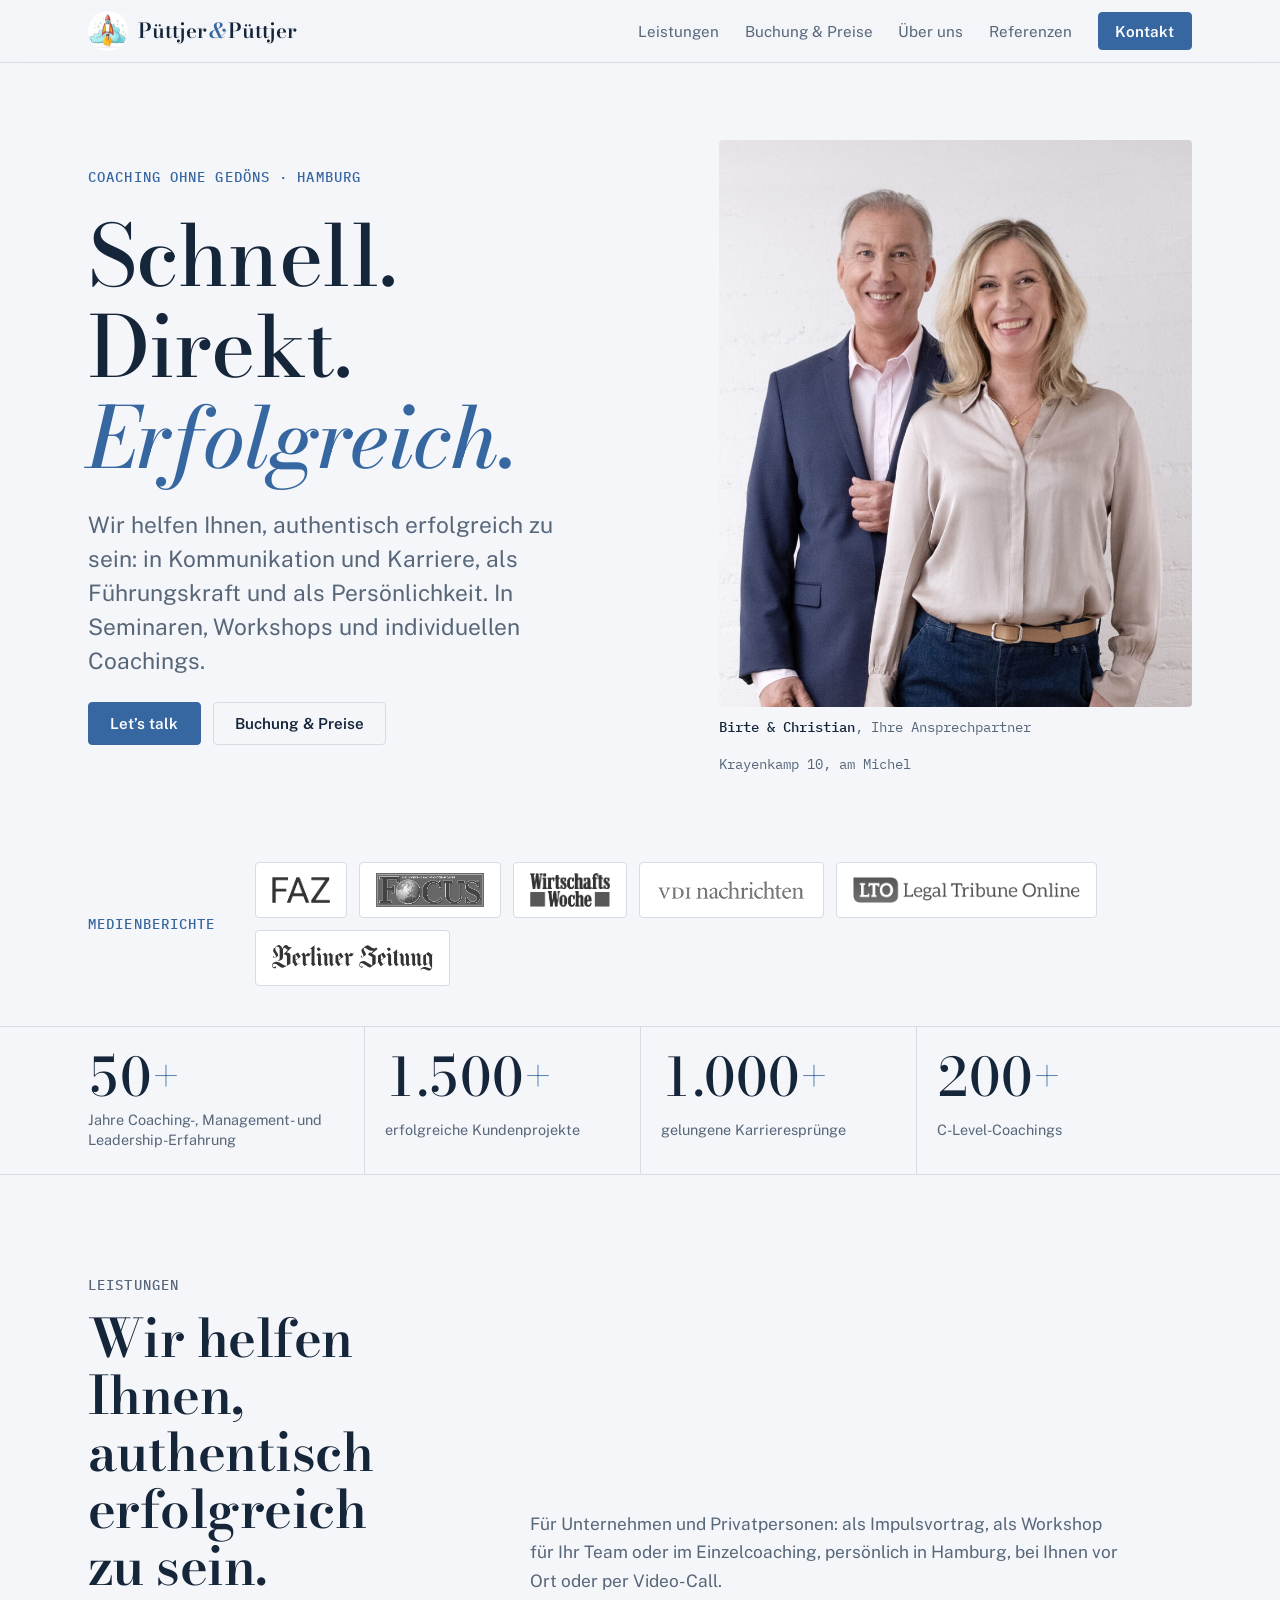
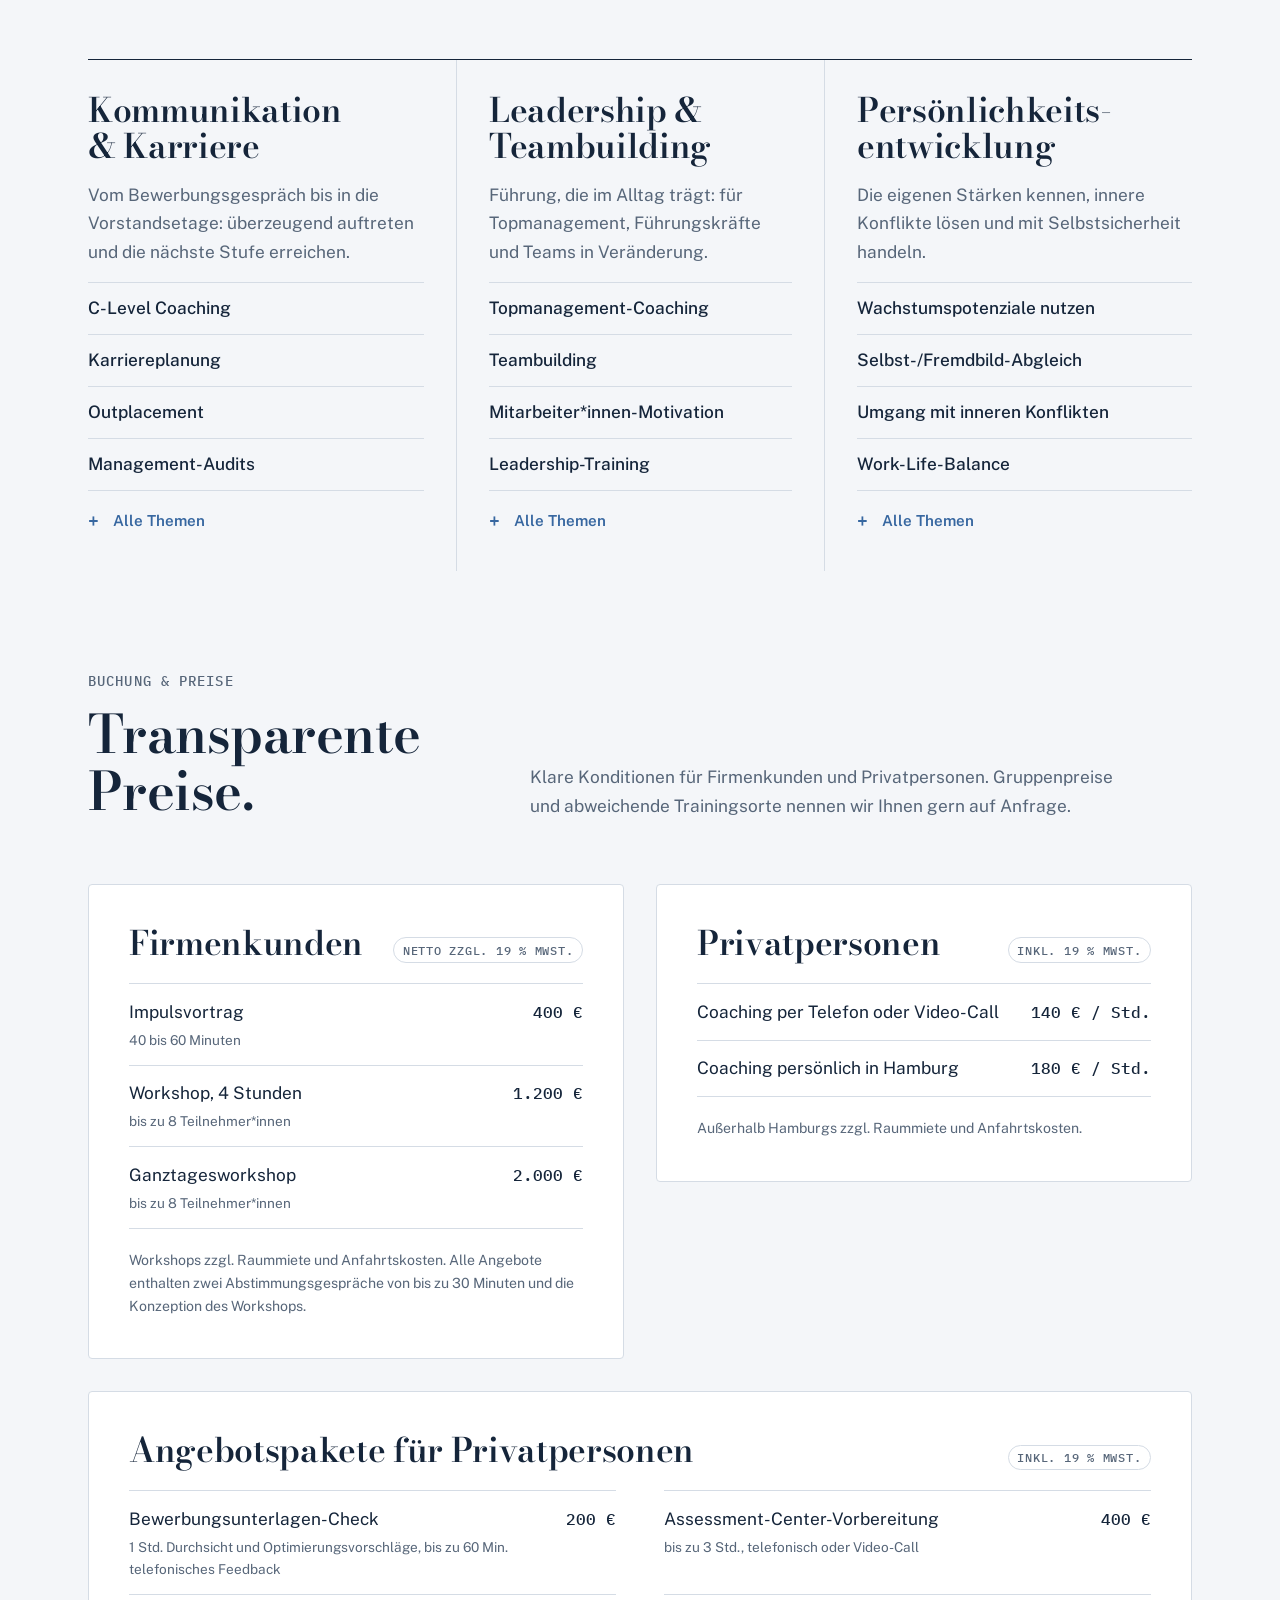
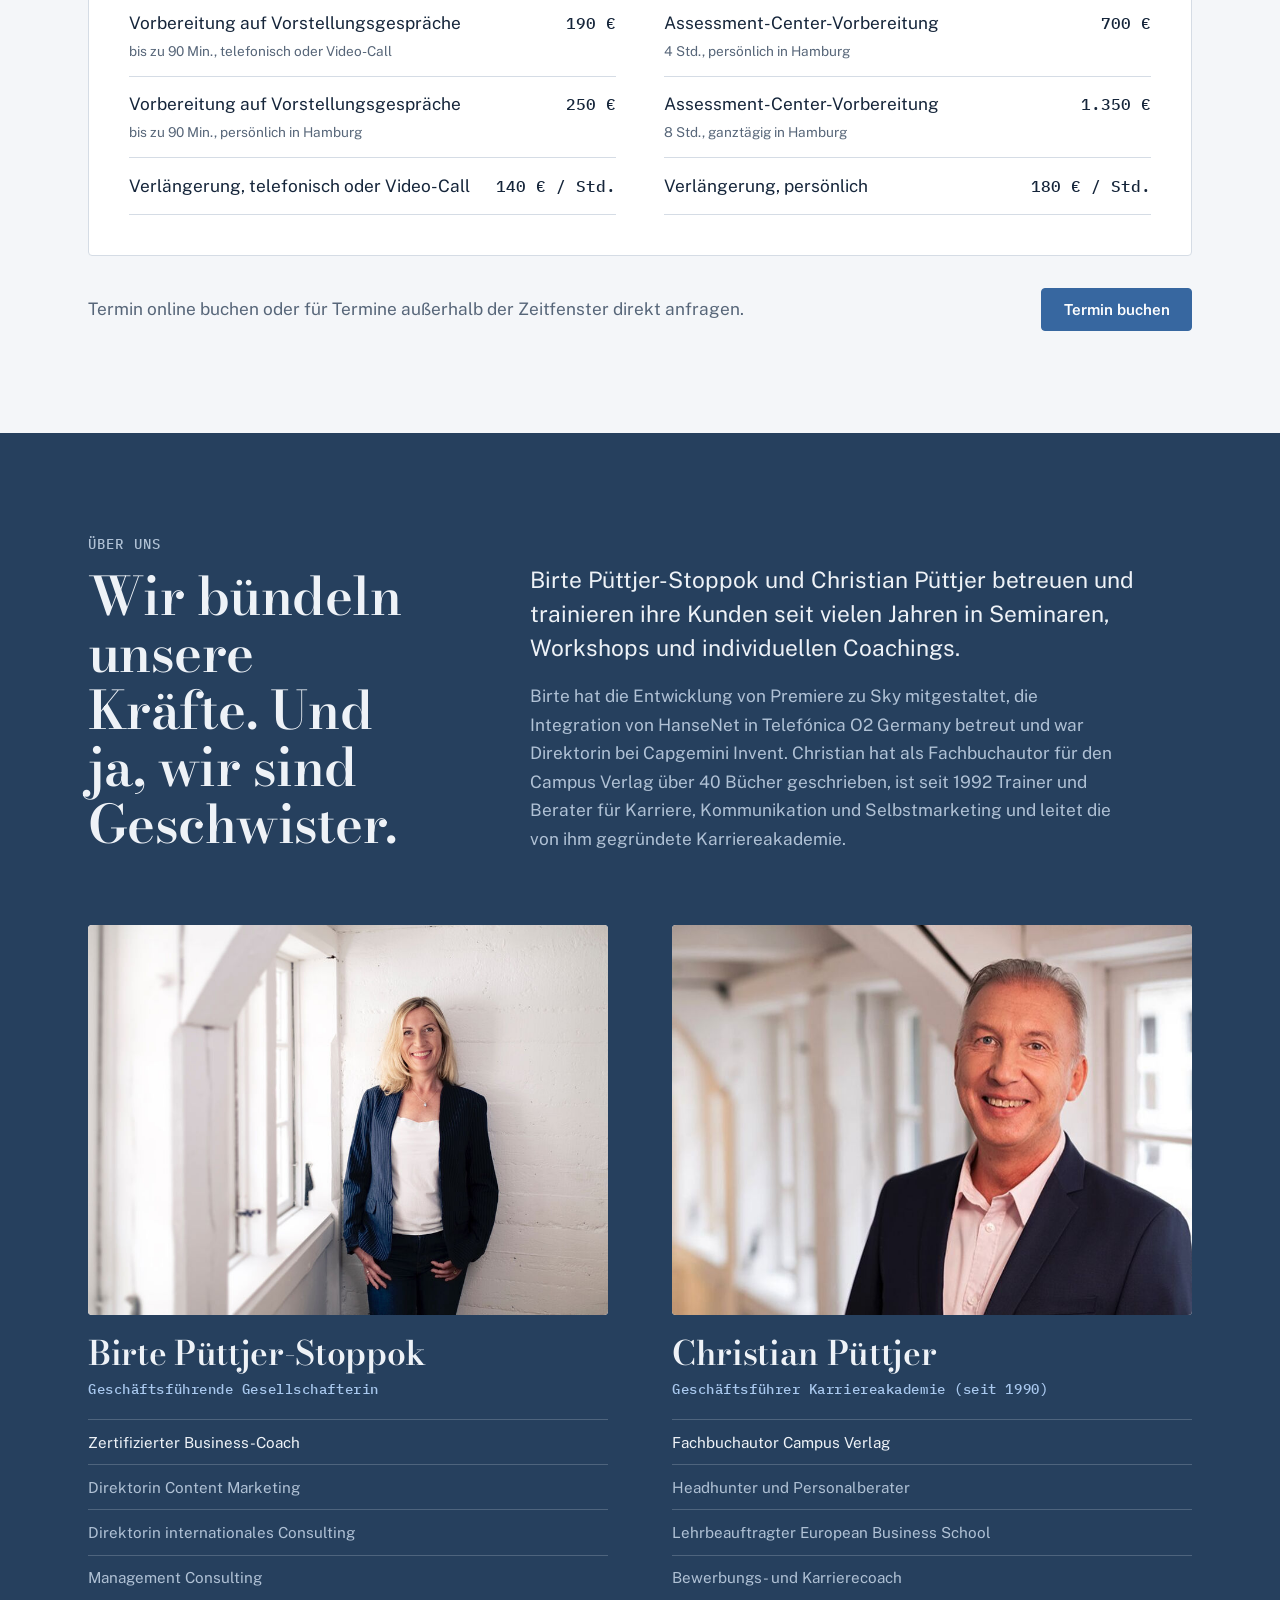
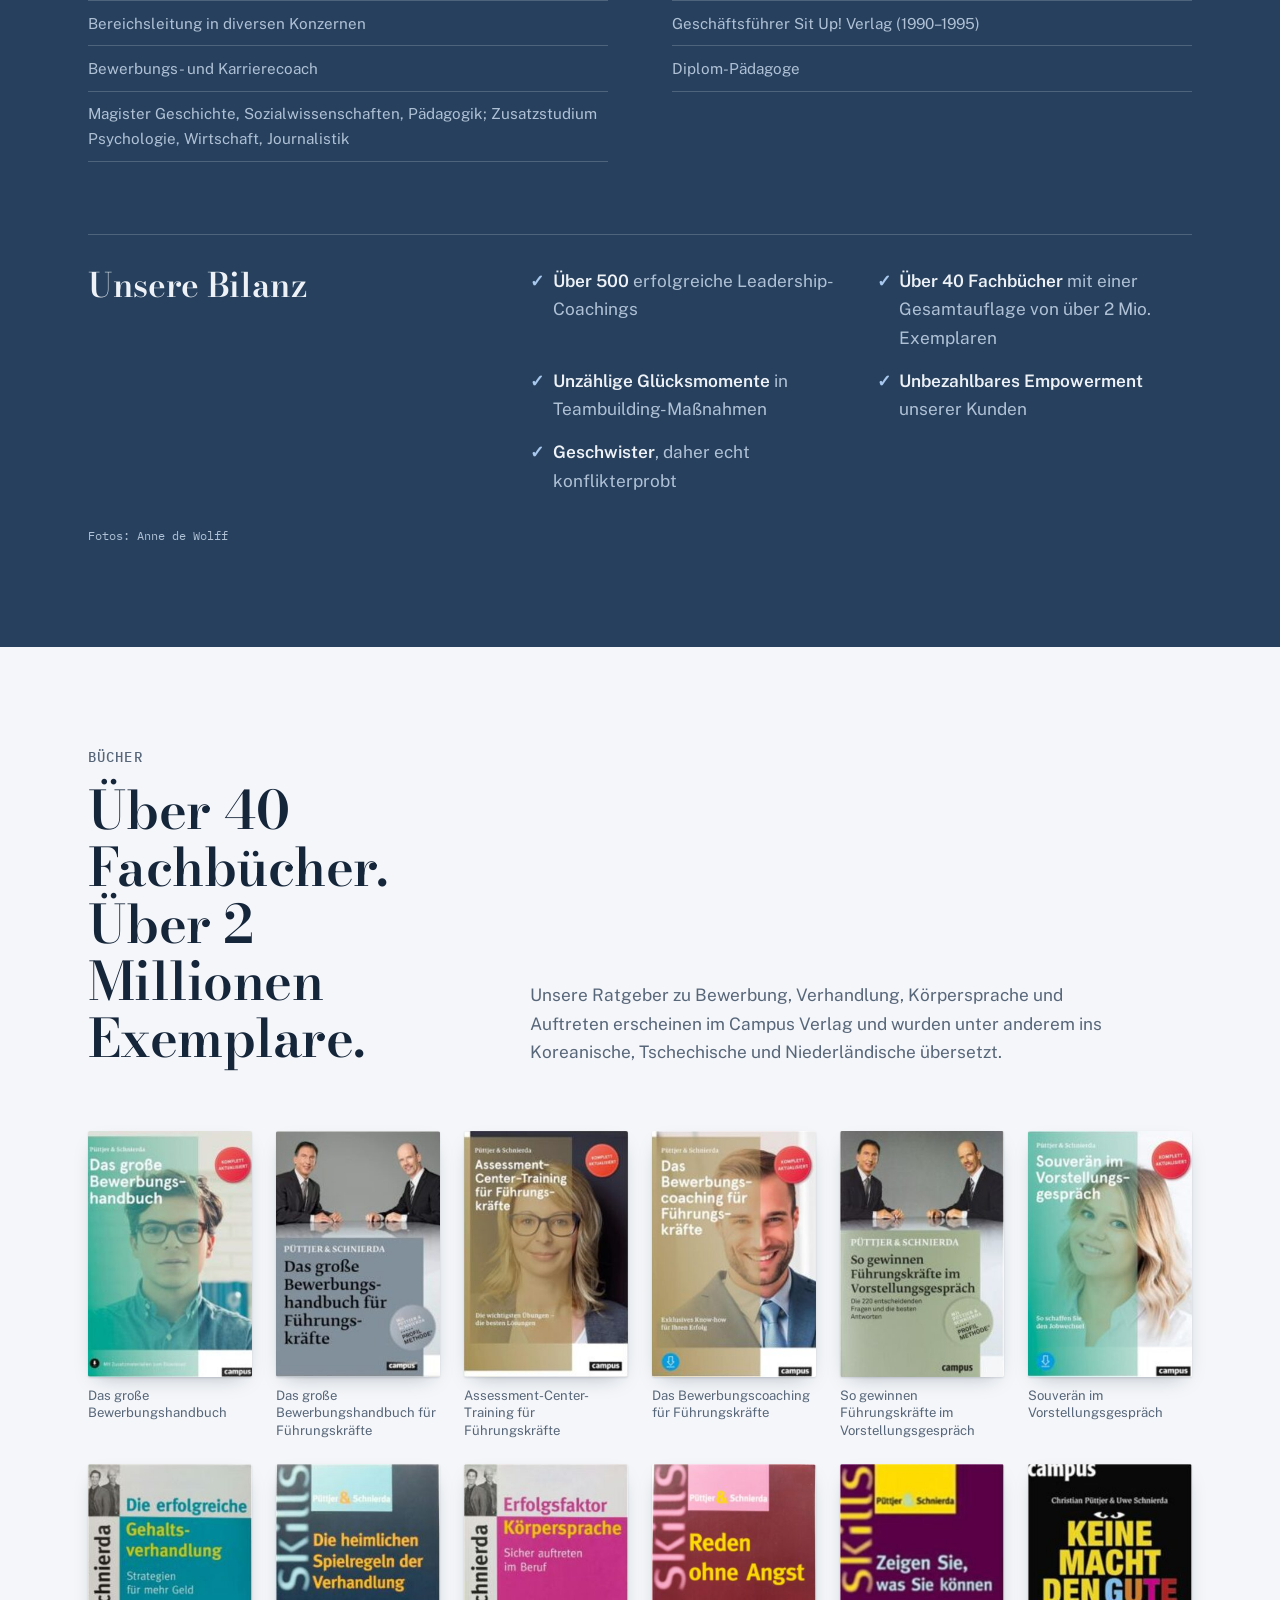
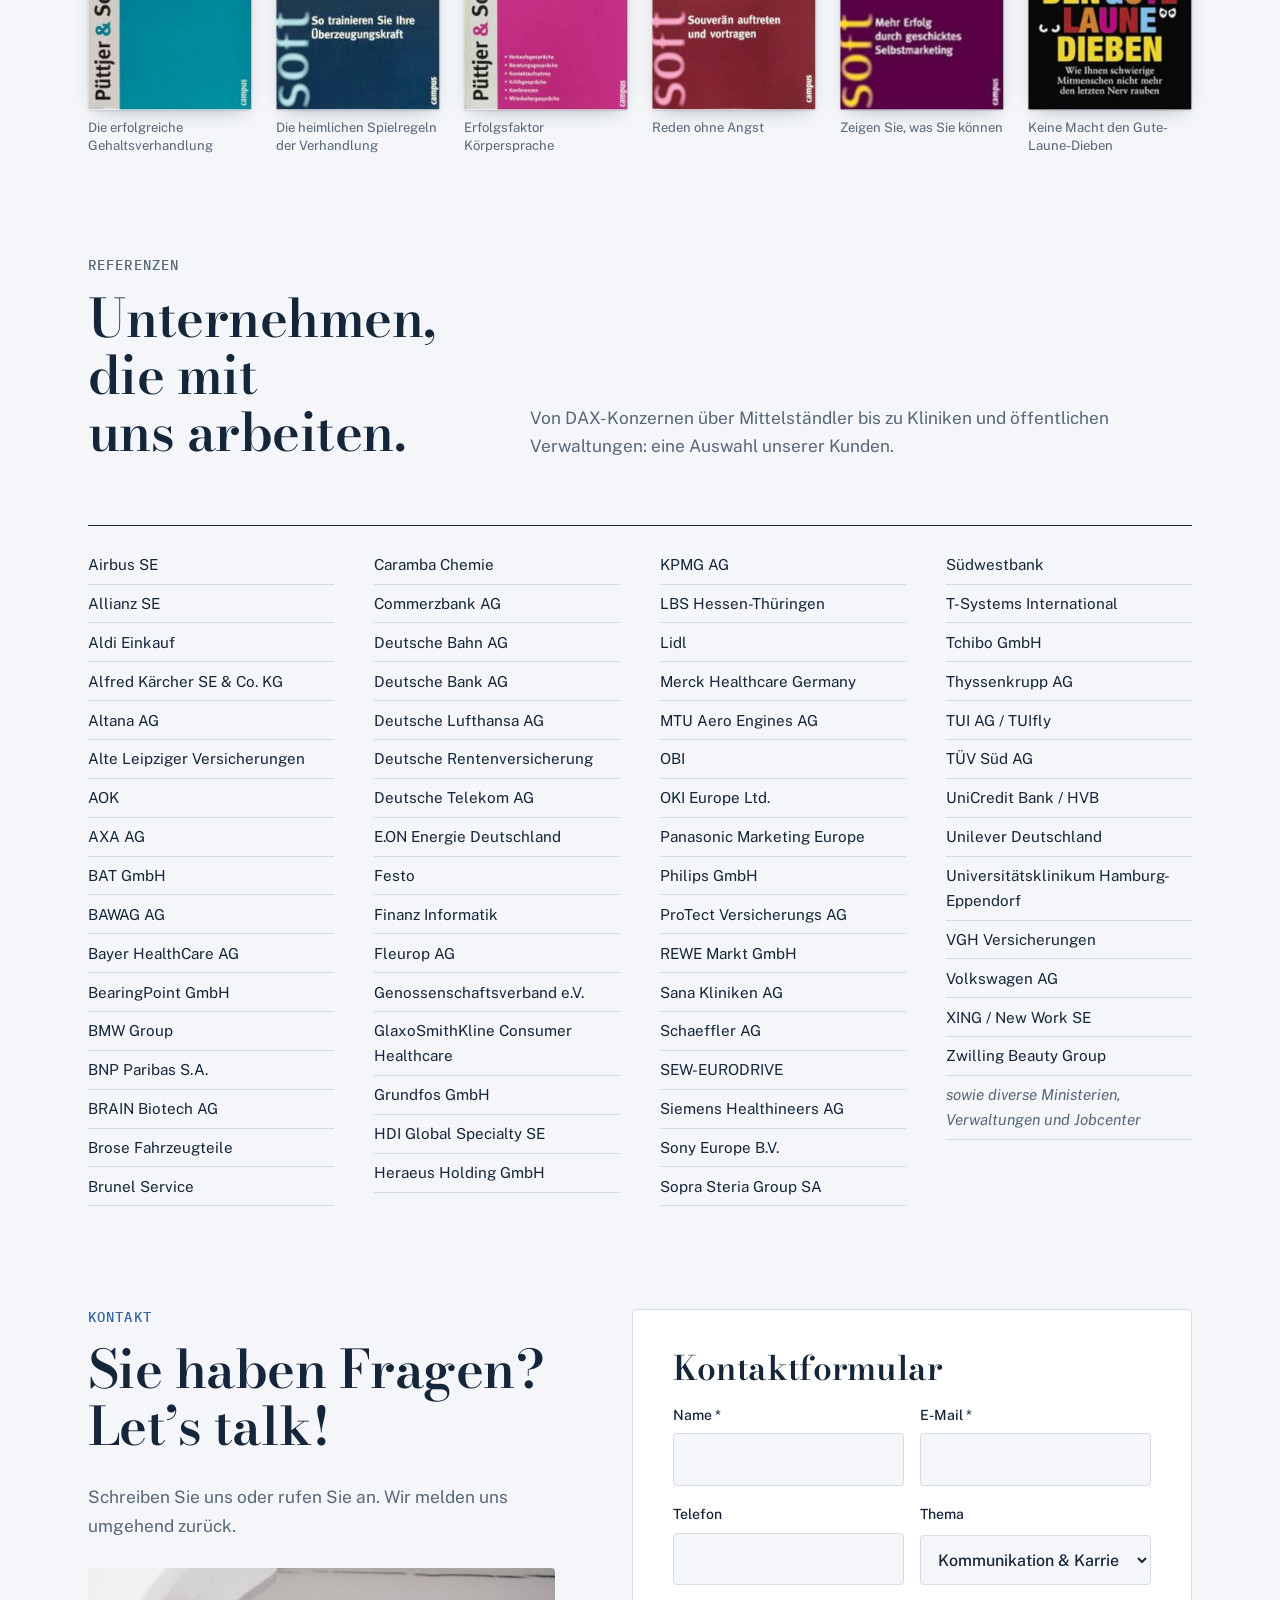
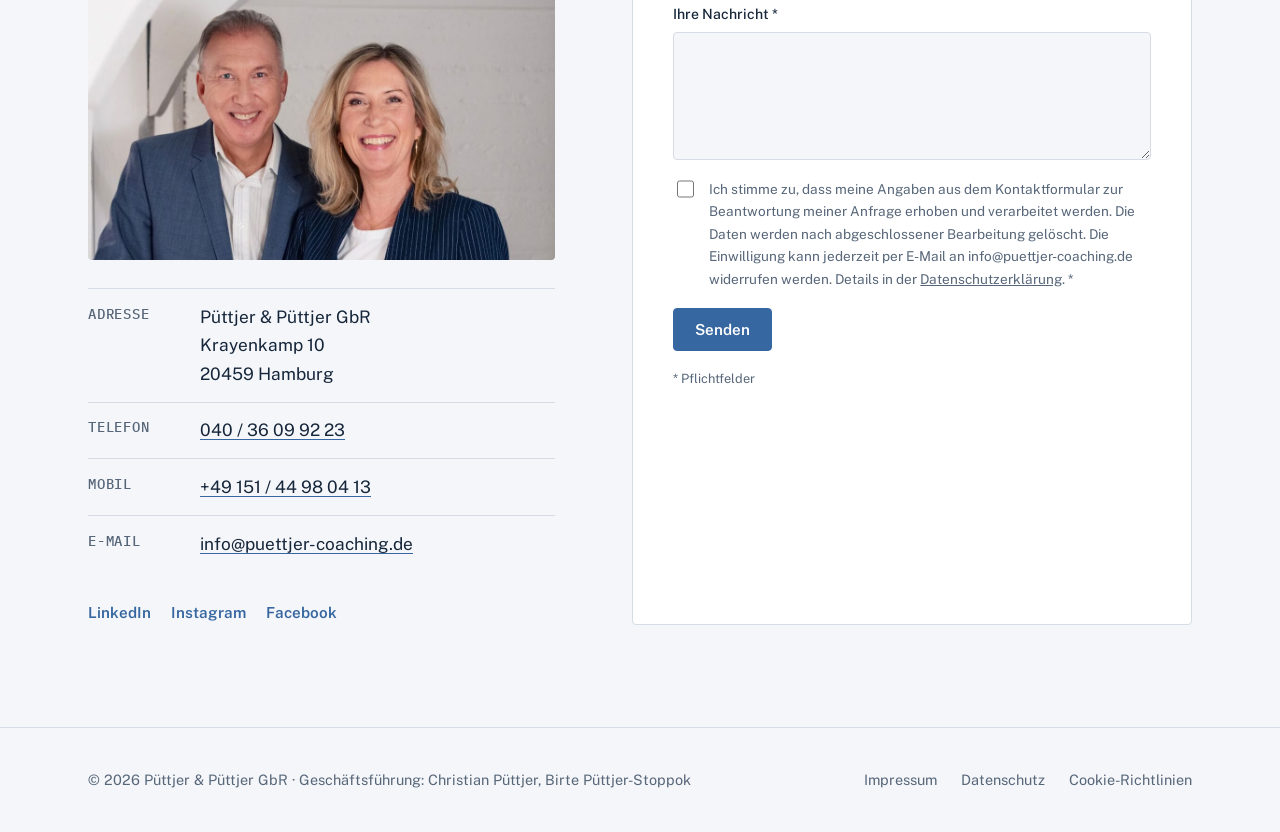
==== commit 8b634da0: "Use sturdier optical size and heavier weight for display type Co-Authored-By: Claude Opus 5.5 <norep" ====
--- a/index.html
+++ b/index.html
@@ -73,7 +73,7 @@
 img { max-width: 100%; height: auto; display: block; }
 a { color: inherit; }
 :focus-visible { outline: 2px solid var(--accent); outline-offset: 3px; }
-h1, h2, h3 { font-family: var(--display); font-weight: 500; line-height: 1.08; text-wrap: balance; margin: 0; letter-spacing: -0.01em; }
+h1, h2, h3 { font-family: var(--display); font-weight: 600; font-variation-settings: "opsz" 14; line-height: 1.08; text-wrap: balance; margin: 0; letter-spacing: -0.01em; }
 p { margin: 0; }
 .wrap { max-width: var(--wrap); margin-inline: auto; padding-inline: var(--gutter); }
 .eyebrow {
@@ -103,7 +103,7 @@
 .site-header .wrap { display: flex; align-items: center; justify-content: space-between; gap: 1.5rem; padding-block: 0.7rem; }
 .brand { display: flex; align-items: center; gap: 0.6rem; text-decoration: none; white-space: nowrap; }
 .brand img { width: 40px; height: 40px; border-radius: 50%; background: var(--logo-tile); }
-.brand span { font-family: var(--display); font-size: 1.3rem; font-weight: 500; }
+.brand span { font-family: var(--display); font-size: 1.3rem; font-weight: 600; font-variation-settings: "opsz" 14; }
 .brand em { font-style: italic; color: var(--accent); padding-inline: 0.1em; }
 .nav { display: flex; align-items: center; gap: clamp(1rem, 2vw, 1.75rem); }
 .nav a { text-decoration: none; font-size: 0.95rem; color: var(--muted); }
@@ -116,7 +116,7 @@
 .hero { padding-block: clamp(2.5rem, 6vw, 5rem) clamp(2.5rem, 5vw, 4rem); }
 .hero .wrap { display: grid; grid-template-columns: minmax(0, 6fr) minmax(0, 5fr); gap: clamp(2rem, 5vw, 4.5rem); align-items: center; }
 .hero-copy { display: grid; gap: 1.5rem; min-width: 0; }
-.hero h1 { font-size: var(--step-4); font-weight: 400; }
+.hero h1 { font-size: var(--step-4); font-weight: 500; }
 .hero h1 em { font-style: italic; color: var(--accent); }
 .hero .lede { font-size: var(--step-1); line-height: 1.5; color: var(--muted); max-width: 36ch; }
 .hero .actions { display: flex; flex-wrap: wrap; gap: 0.75rem; }
@@ -144,7 +144,7 @@
 .ledger dl > div { padding: 1.5rem 1.25rem; display: grid; gap: 0.35rem; border-left: 1px solid var(--line); }
 .ledger dl > div:first-child { border-left: 0; padding-left: 0; }
 .ledger dt { order: 2; font-size: 0.9rem; color: var(--muted); line-height: 1.4; }
-.ledger dd { order: 1; margin: 0; font: 400 var(--step-3)/1 var(--display); font-variant-numeric: lining-nums tabular-nums; }
+.ledger dd { order: 1; margin: 0; font: 500 var(--step-3)/1 var(--display); font-variation-settings: "opsz" 14; font-variant-numeric: lining-nums tabular-nums; }
 .ledger dd span { color: var(--accent); }
 @media (max-width: 760px) {
   .ledger dl { grid-template-columns: repeat(2, minmax(0, 1fr)); }
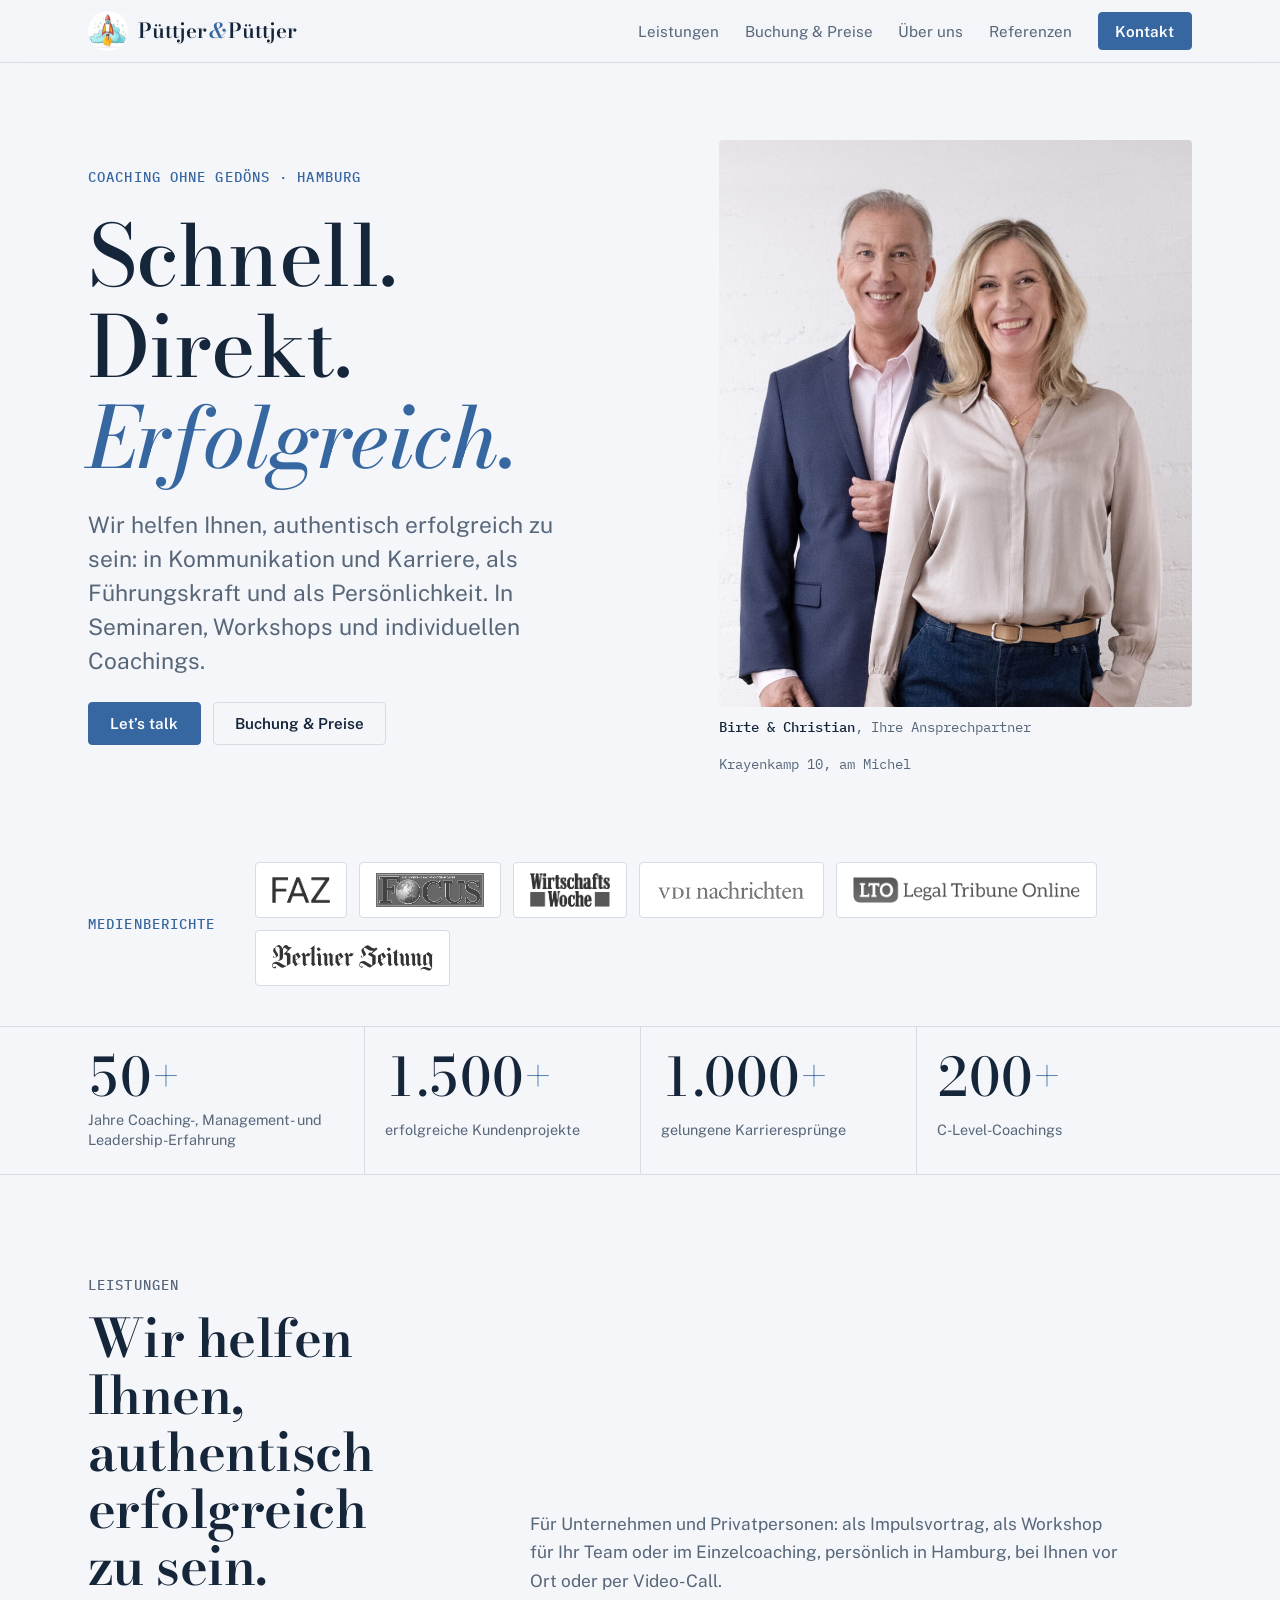
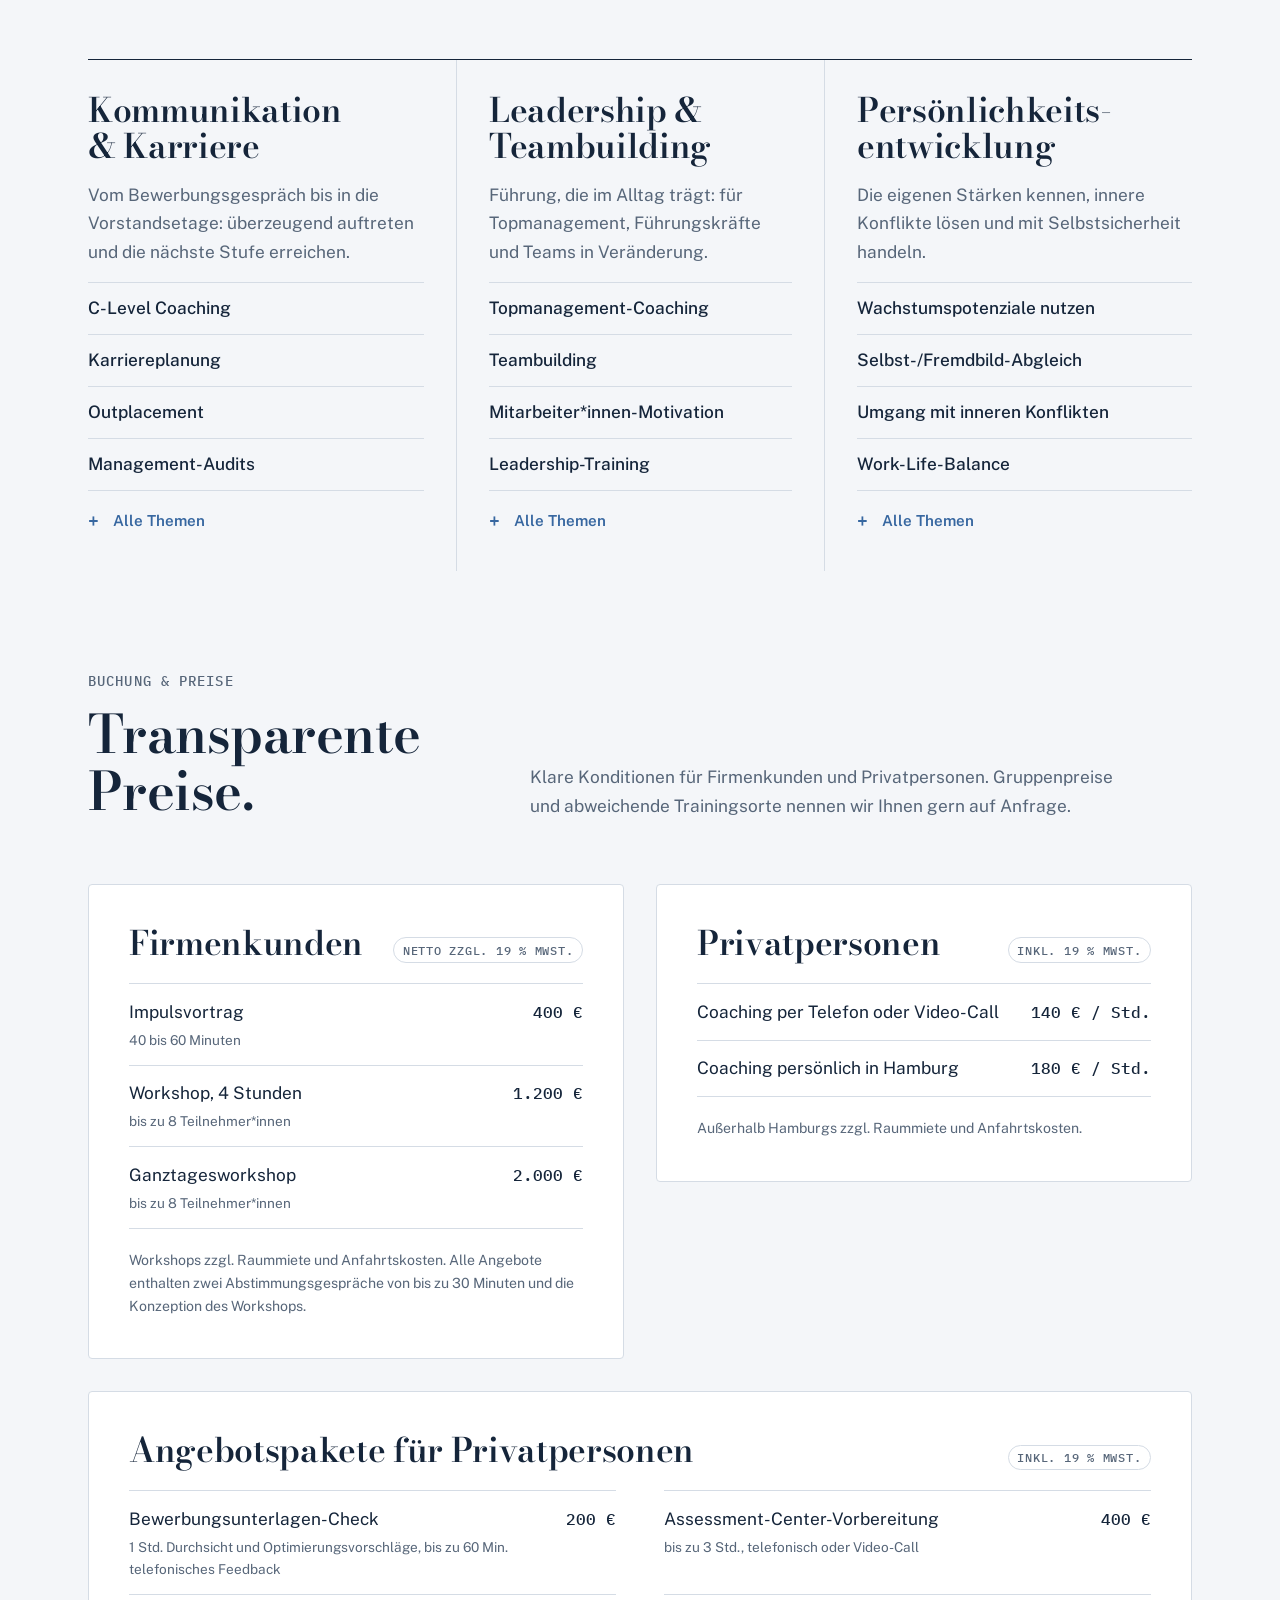
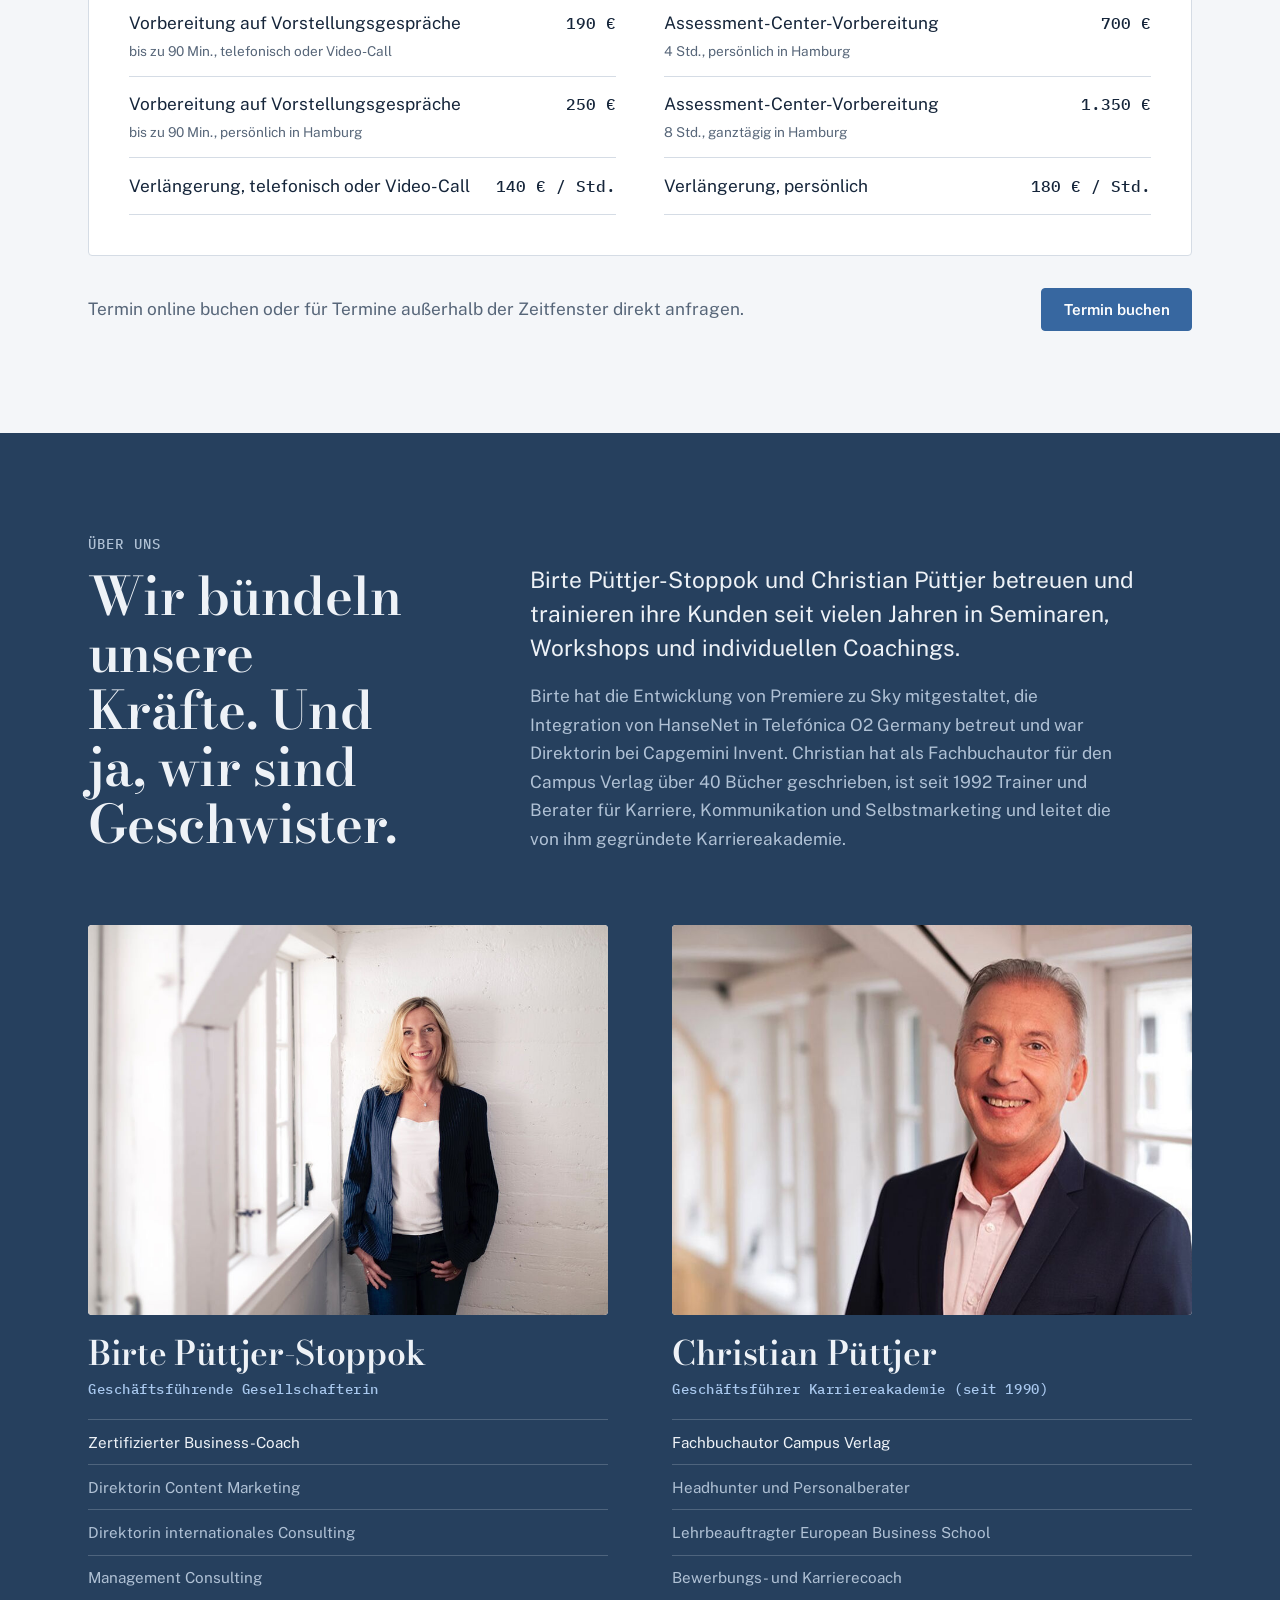
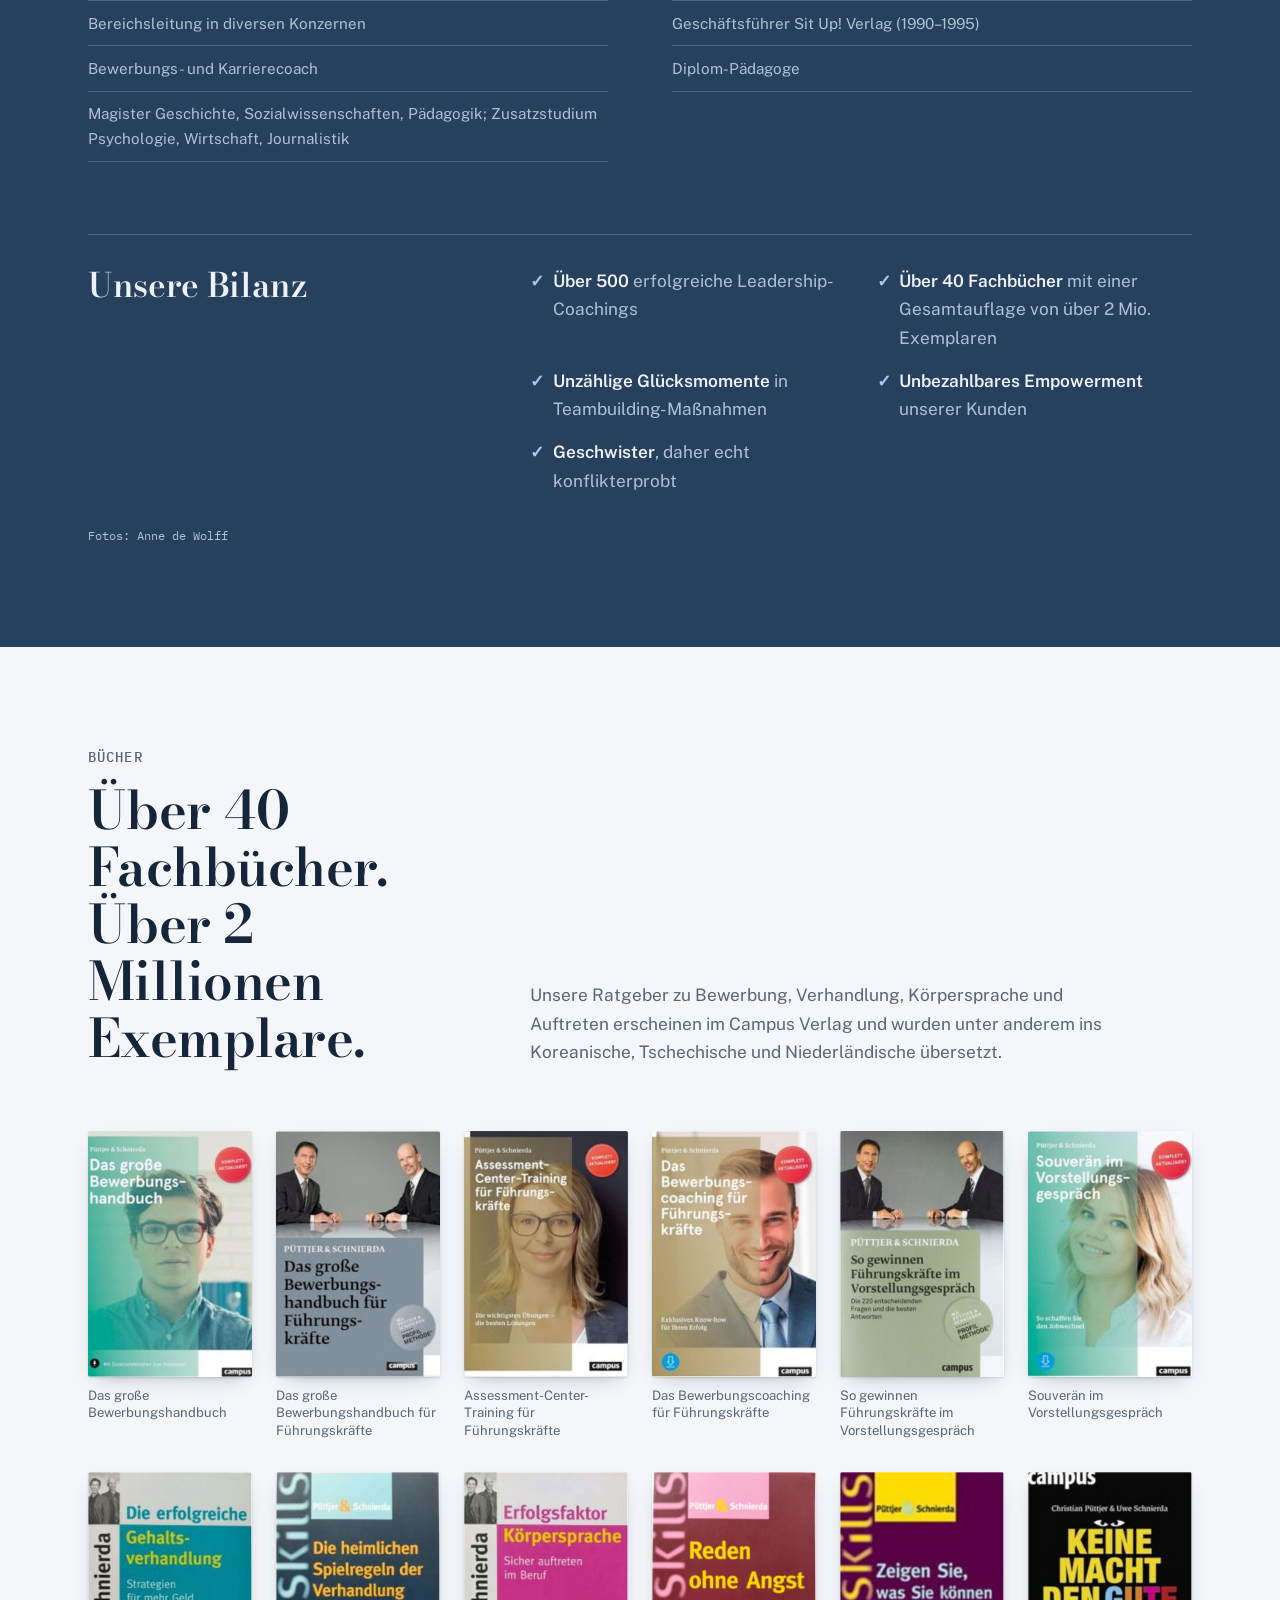
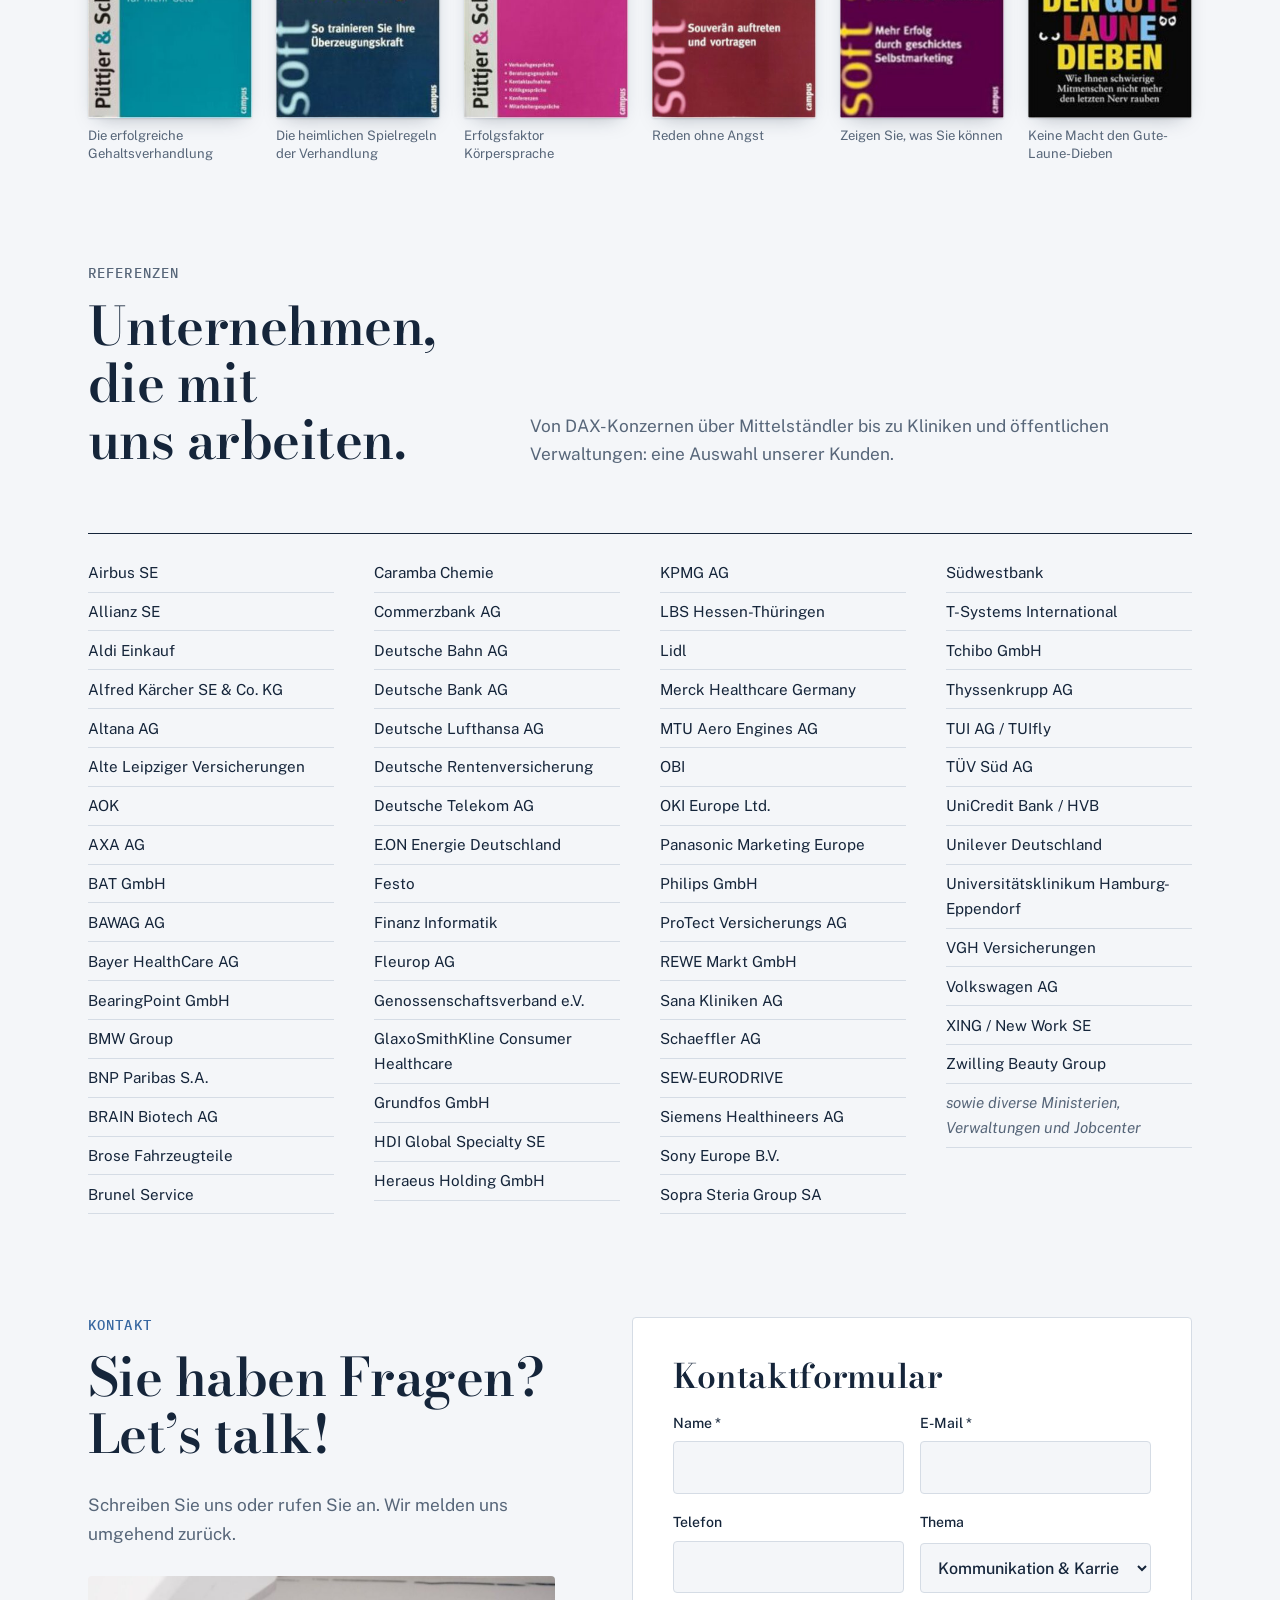
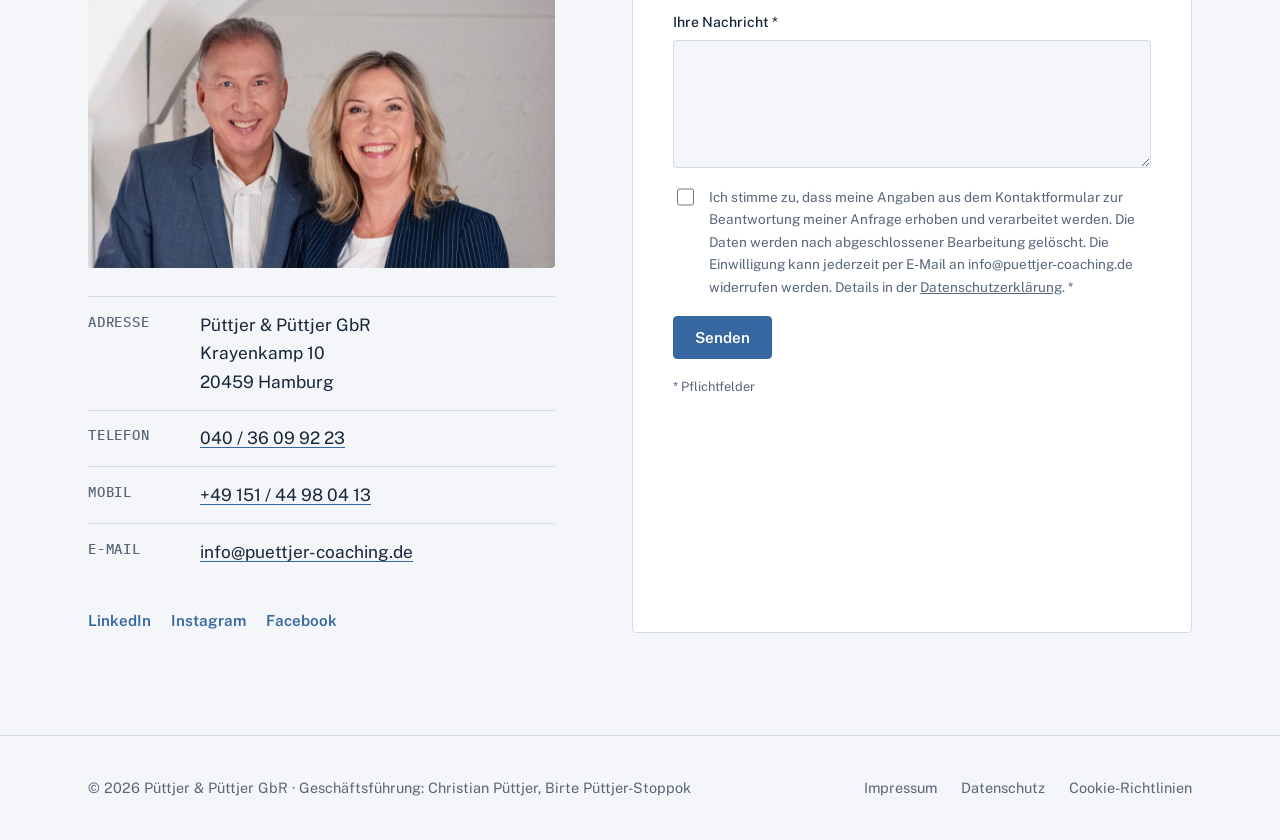
==== commit 647ed199: "Fix overlapping book covers and add book grid breakpoints Constrain grid cells holding images to the" ====
--- a/index.html
+++ b/index.html
@@ -120,7 +120,7 @@
 .hero h1 em { font-style: italic; color: var(--accent); }
 .hero .lede { font-size: var(--step-1); line-height: 1.5; color: var(--muted); max-width: 36ch; }
 .hero .actions { display: flex; flex-wrap: wrap; gap: 0.75rem; }
-.hero-photo { margin: 0; display: grid; gap: 0.6rem; min-width: 0; }
+.hero-photo { margin: 0; display: grid; grid-template-columns: minmax(0, 1fr); gap: 0.6rem; min-width: 0; }
 .hero-photo img { width: 100%; aspect-ratio: 5 / 6; object-fit: cover; object-position: 50% 30%; border-radius: var(--radius); background: var(--surface); }
 .caption { font: 400 var(--step--1)/1.5 var(--mono); color: var(--muted); display: flex; justify-content: space-between; gap: 1rem; flex-wrap: wrap; }
 .caption strong { color: var(--ink); font-weight: 500; }
@@ -209,7 +209,7 @@
 .about-intro { display: grid; gap: 1.1rem; color: var(--on-band-muted); max-width: 60ch; }
 .about-intro p:first-child { color: var(--on-band); font-size: var(--step-1); line-height: 1.5; }
 .team { display: grid; grid-template-columns: repeat(2, minmax(0, 1fr)); gap: clamp(2rem, 5vw, 4rem); margin-top: clamp(3rem, 6vw, 4.5rem); }
-.person { display: grid; gap: 1.25rem; align-content: start; min-width: 0; }
+.person { display: grid; grid-template-columns: minmax(0, 1fr); gap: 1.25rem; align-content: start; min-width: 0; }
 .person img { width: 100%; aspect-ratio: 4 / 3; object-fit: cover; border-radius: var(--radius); background: var(--surface); }
 .person h3 { font-size: var(--step-2); }
 .person .role { font: 500 var(--step--1)/1.4 var(--mono); color: var(--band-accent); letter-spacing: 0.04em; margin-top: 0.5rem; }
@@ -227,13 +227,14 @@
 @media (max-width: 560px) { .bilanz ul { grid-template-columns: 1fr; } }
 
 /* Books */
-.books { display: grid; grid-template-columns: repeat(6, minmax(0, 1fr)); gap: clamp(0.75rem, 2vw, 1.5rem); list-style: none; margin: 0; padding: 0; }
-.books li { display: grid; gap: 0.6rem; align-content: start; min-width: 0; }
-.books img { width: 100%; aspect-ratio: 2 / 3; object-fit: cover; border-radius: 2px; box-shadow: 0 1px 2px rgba(21, 37, 58, .12), 0 8px 20px -10px rgba(21, 37, 58, .35); transition: transform .2s ease; }
+.books { display: grid; grid-template-columns: repeat(6, minmax(0, 1fr)); gap: 2rem clamp(0.75rem, 2vw, 1.5rem); list-style: none; margin: 0; padding: 0; }
+.books li { display: grid; grid-template-columns: minmax(0, 1fr); gap: 0.6rem; align-content: start; min-width: 0; }
+.books img { width: 100%; height: auto; aspect-ratio: 2 / 3; object-fit: cover; border-radius: 2px; box-shadow: 0 1px 2px rgba(21, 37, 58, .12), 0 8px 20px -10px rgba(21, 37, 58, .35); transition: transform .2s ease; }
 .books li:hover img { transform: translateY(-4px); }
-.books span { font-size: 0.82rem; line-height: 1.35; color: var(--muted); }
-@media (max-width: 900px) { .books { grid-template-columns: repeat(4, minmax(0, 1fr)); } }
-@media (max-width: 520px) { .books { grid-template-columns: repeat(3, minmax(0, 1fr)); } }
+.books span { font-size: 0.82rem; line-height: 1.35; color: var(--muted); overflow-wrap: break-word; hyphens: auto; -webkit-hyphens: auto; }
+@media (max-width: 1100px) { .books { grid-template-columns: repeat(4, minmax(0, 1fr)); } }
+@media (max-width: 760px) { .books { grid-template-columns: repeat(3, minmax(0, 1fr)); } }
+@media (max-width: 480px) { .books { grid-template-columns: repeat(2, minmax(0, 1fr)); gap: 1.75rem 1rem; } .books span { font-size: 0.88rem; } }
 
 /* References */
 .refs { columns: 4 13rem; column-gap: 2.5rem; margin: 0; padding: 0; list-style: none; border-top: 1px solid var(--ink); padding-top: 1.25rem; }
@@ -242,7 +243,7 @@
 
 /* Contact */
 .contact { display: grid; grid-template-columns: minmax(0, 5fr) minmax(0, 6fr); gap: clamp(2rem, 6vw, 5rem); }
-.contact-info { display: grid; gap: 1.75rem; align-content: start; }
+.contact-info { display: grid; grid-template-columns: minmax(0, 1fr); gap: 1.75rem; align-content: start; }
 .contact-info h2 { font-size: var(--step-3); }
 .contact-info > p { color: var(--muted); max-width: 40ch; }
 .contact-info img { width: 100%; aspect-ratio: 16 / 10; object-fit: cover; object-position: 60% 40%; border-radius: var(--radius); }
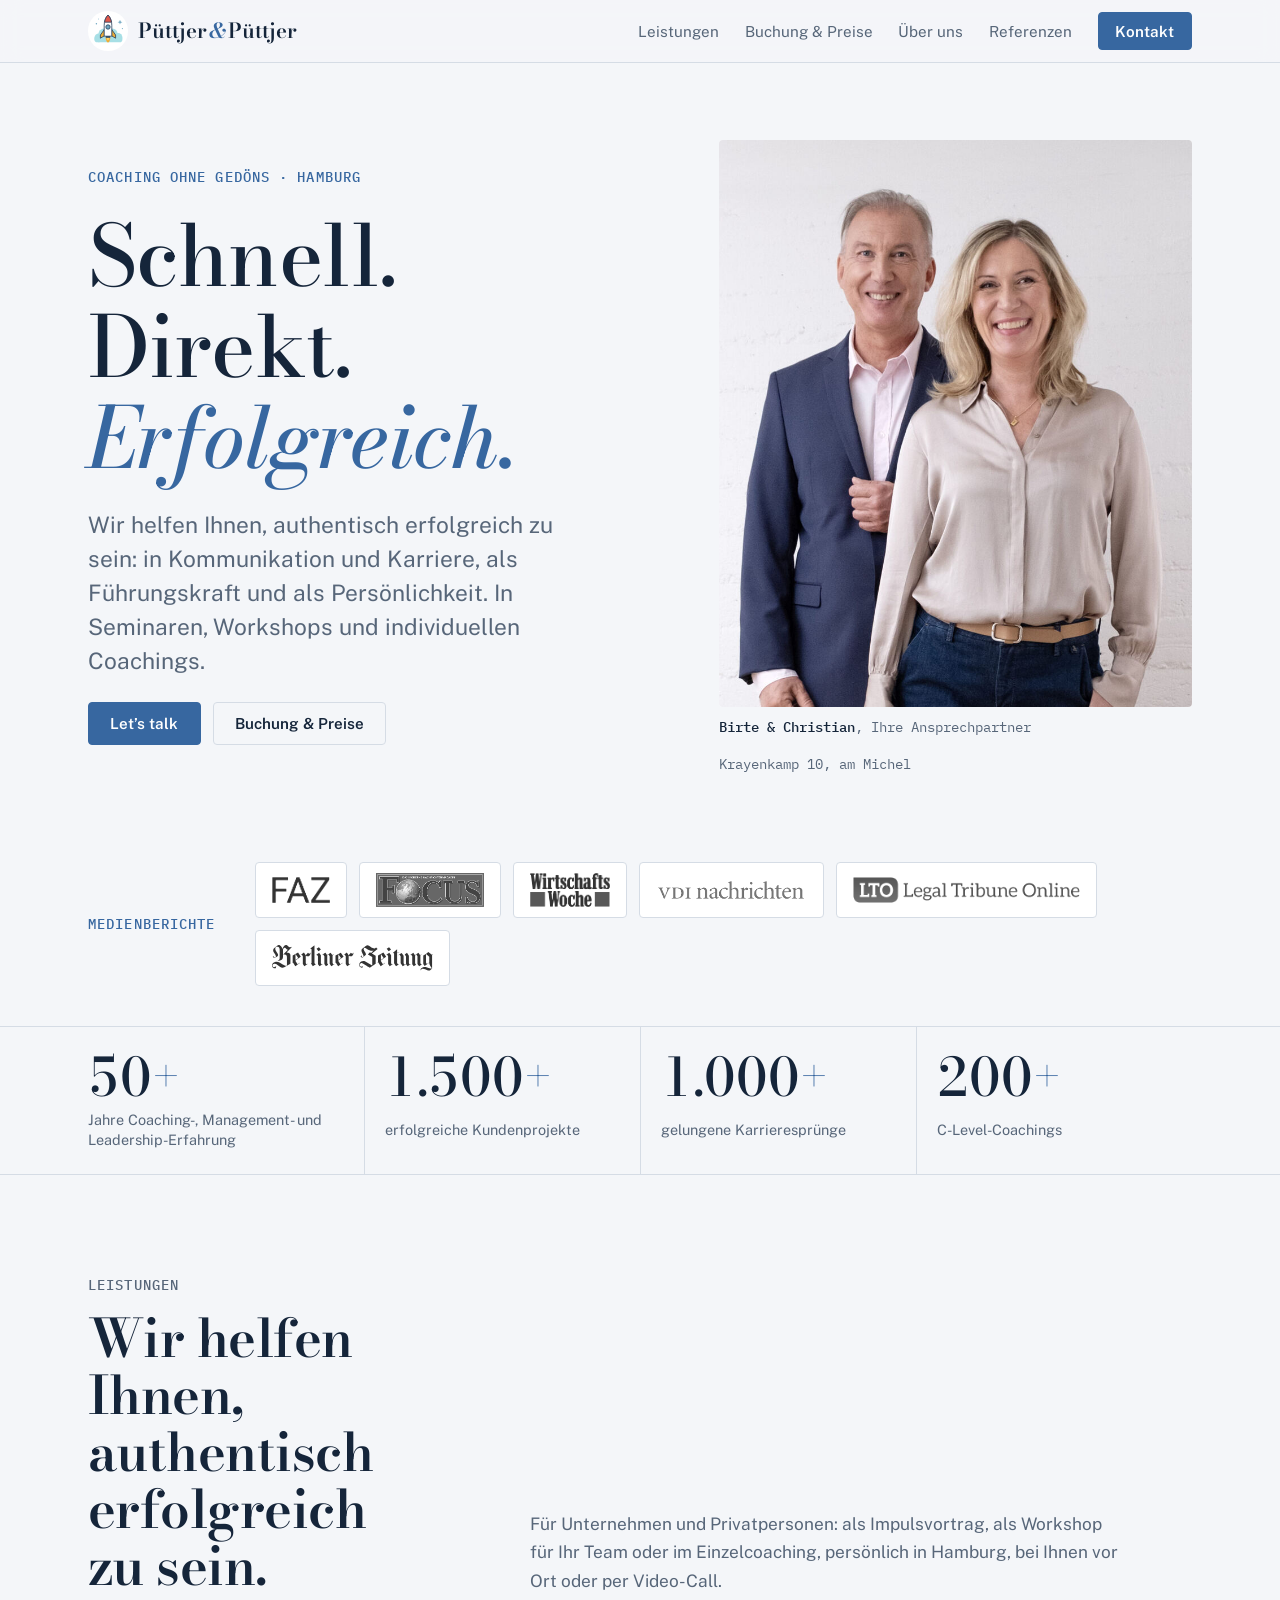
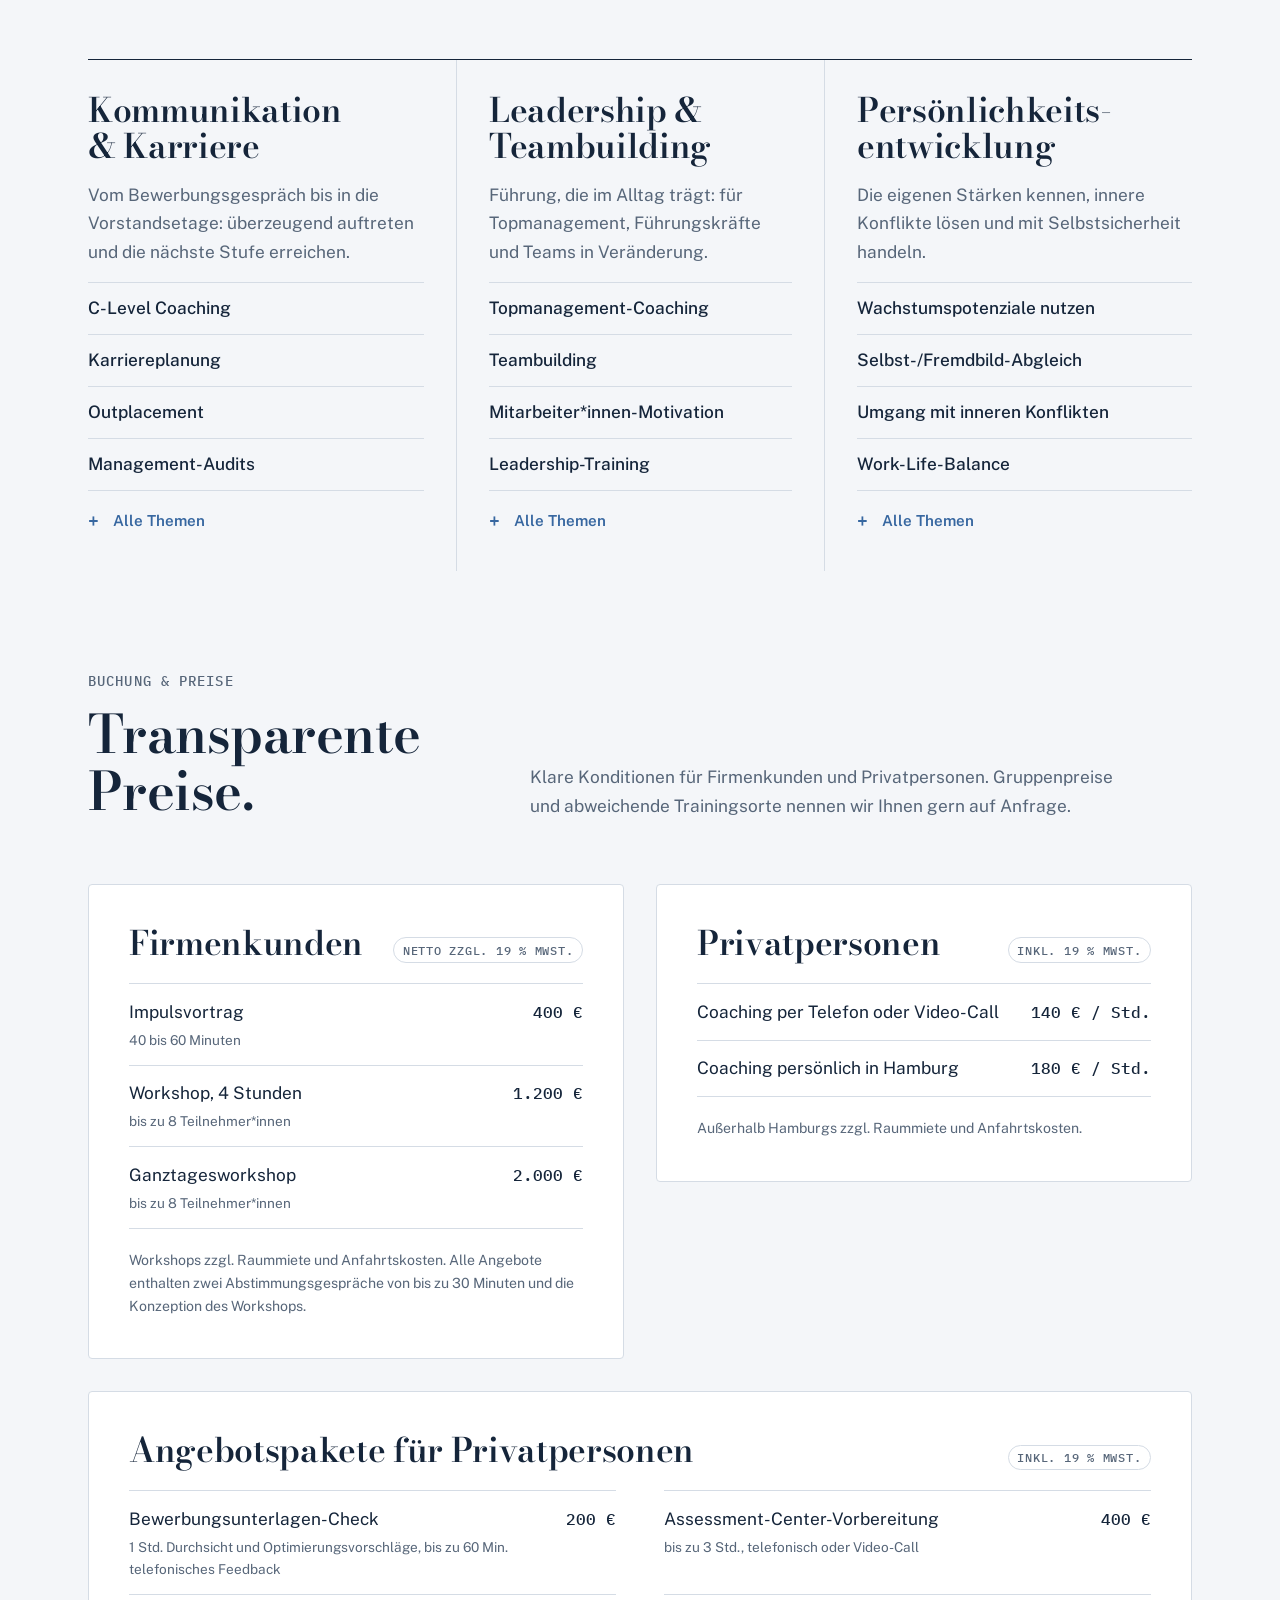
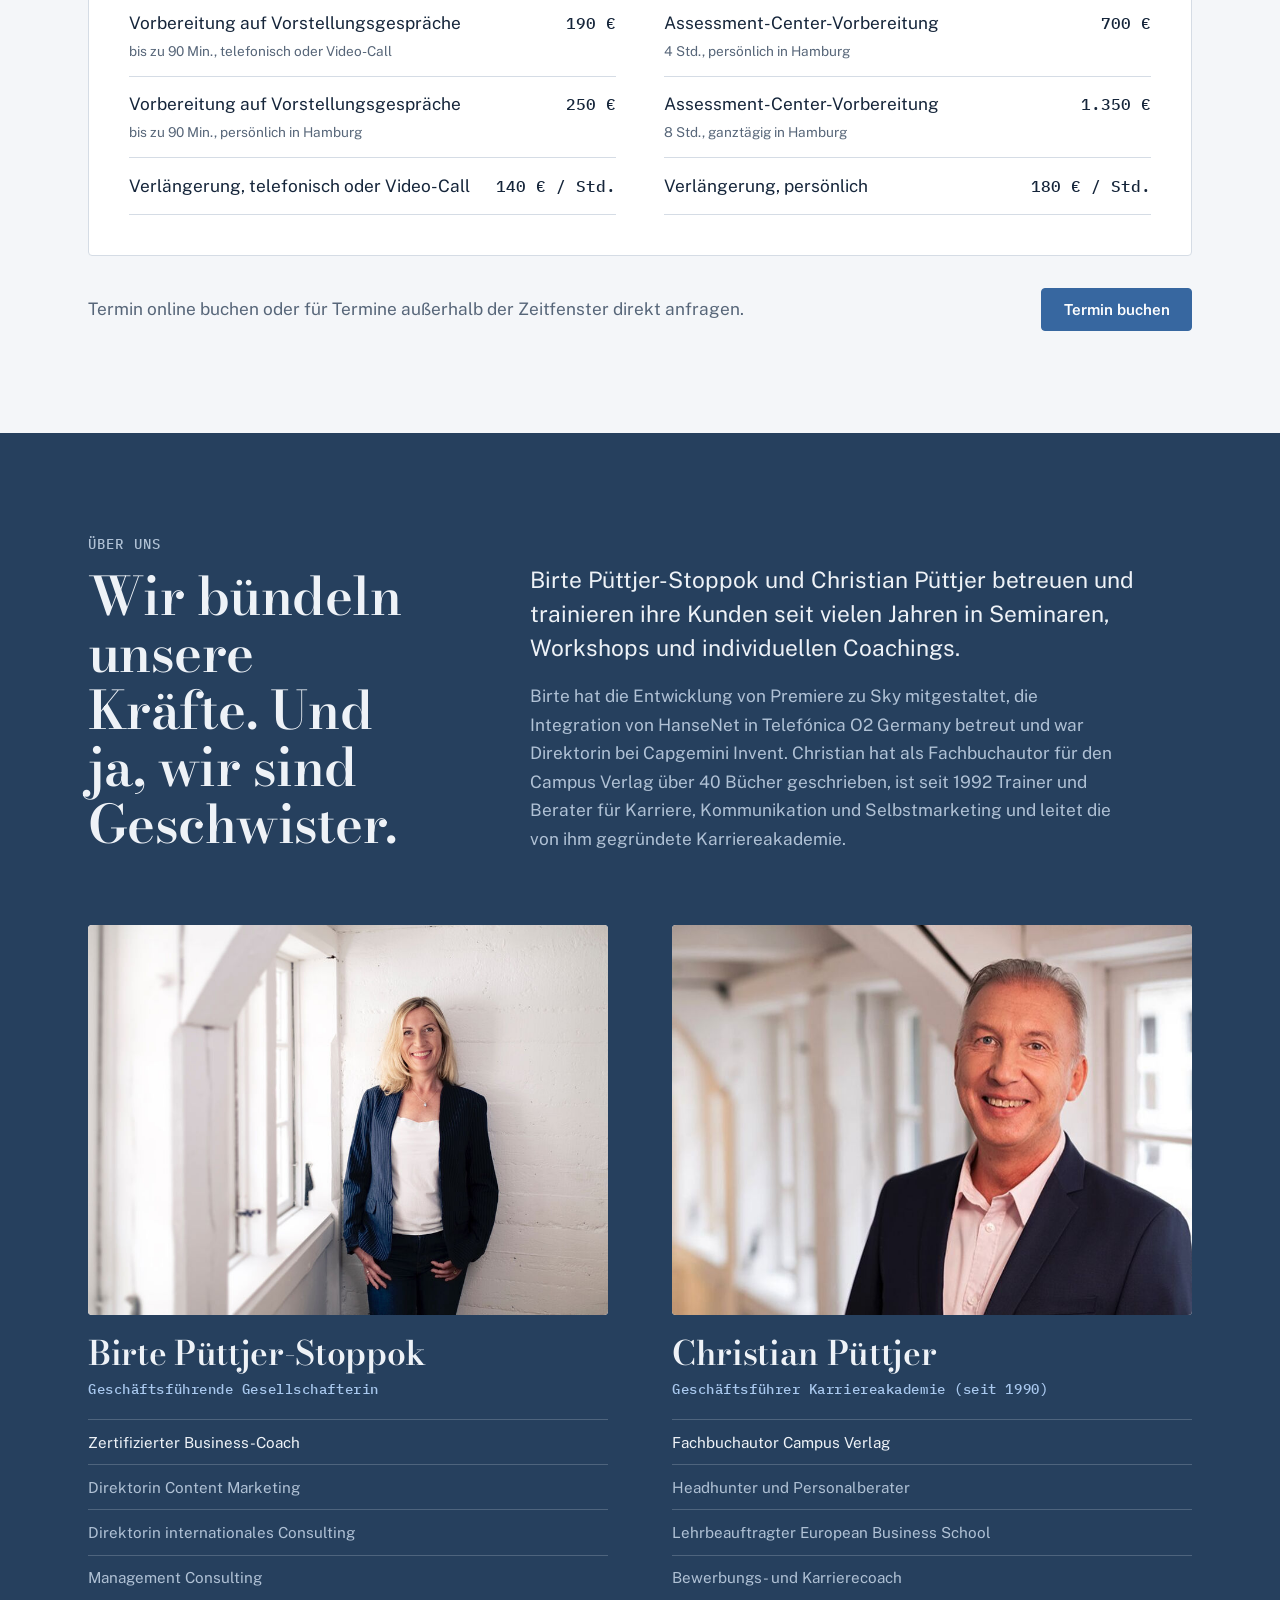
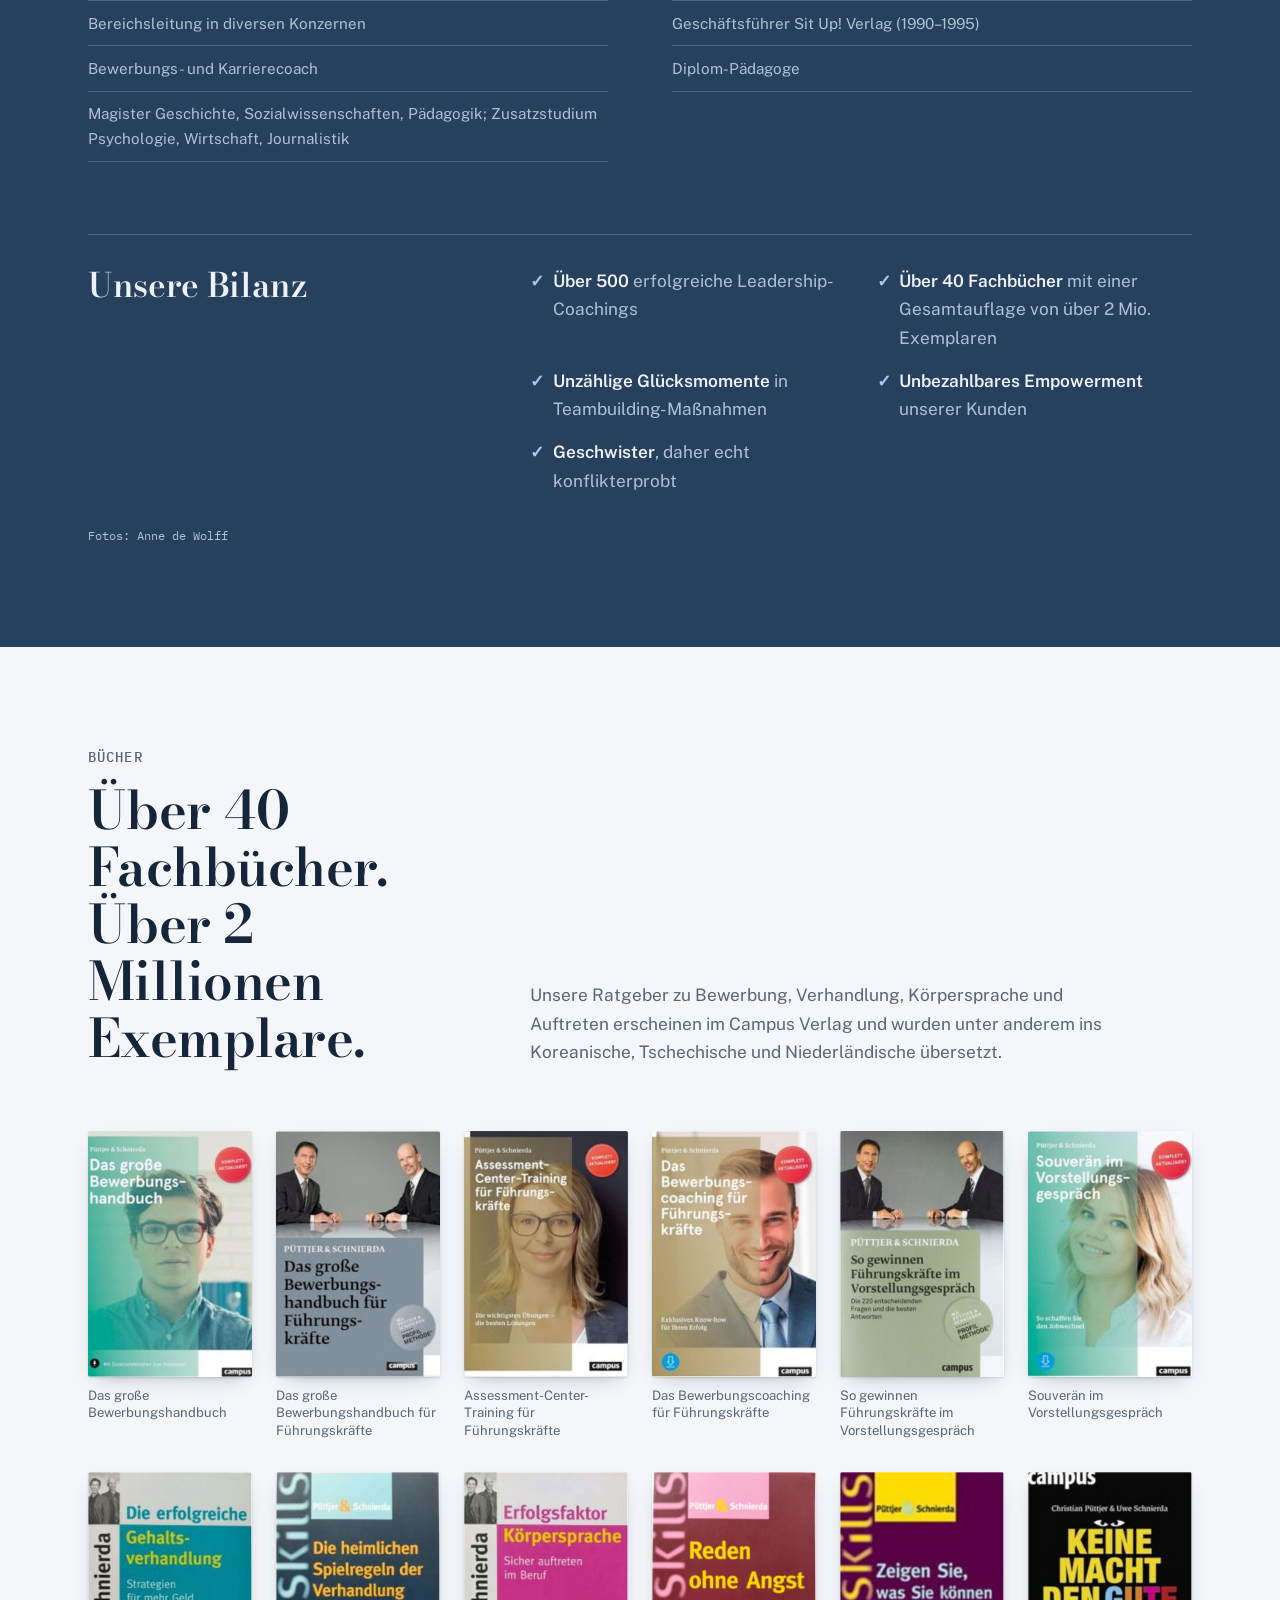
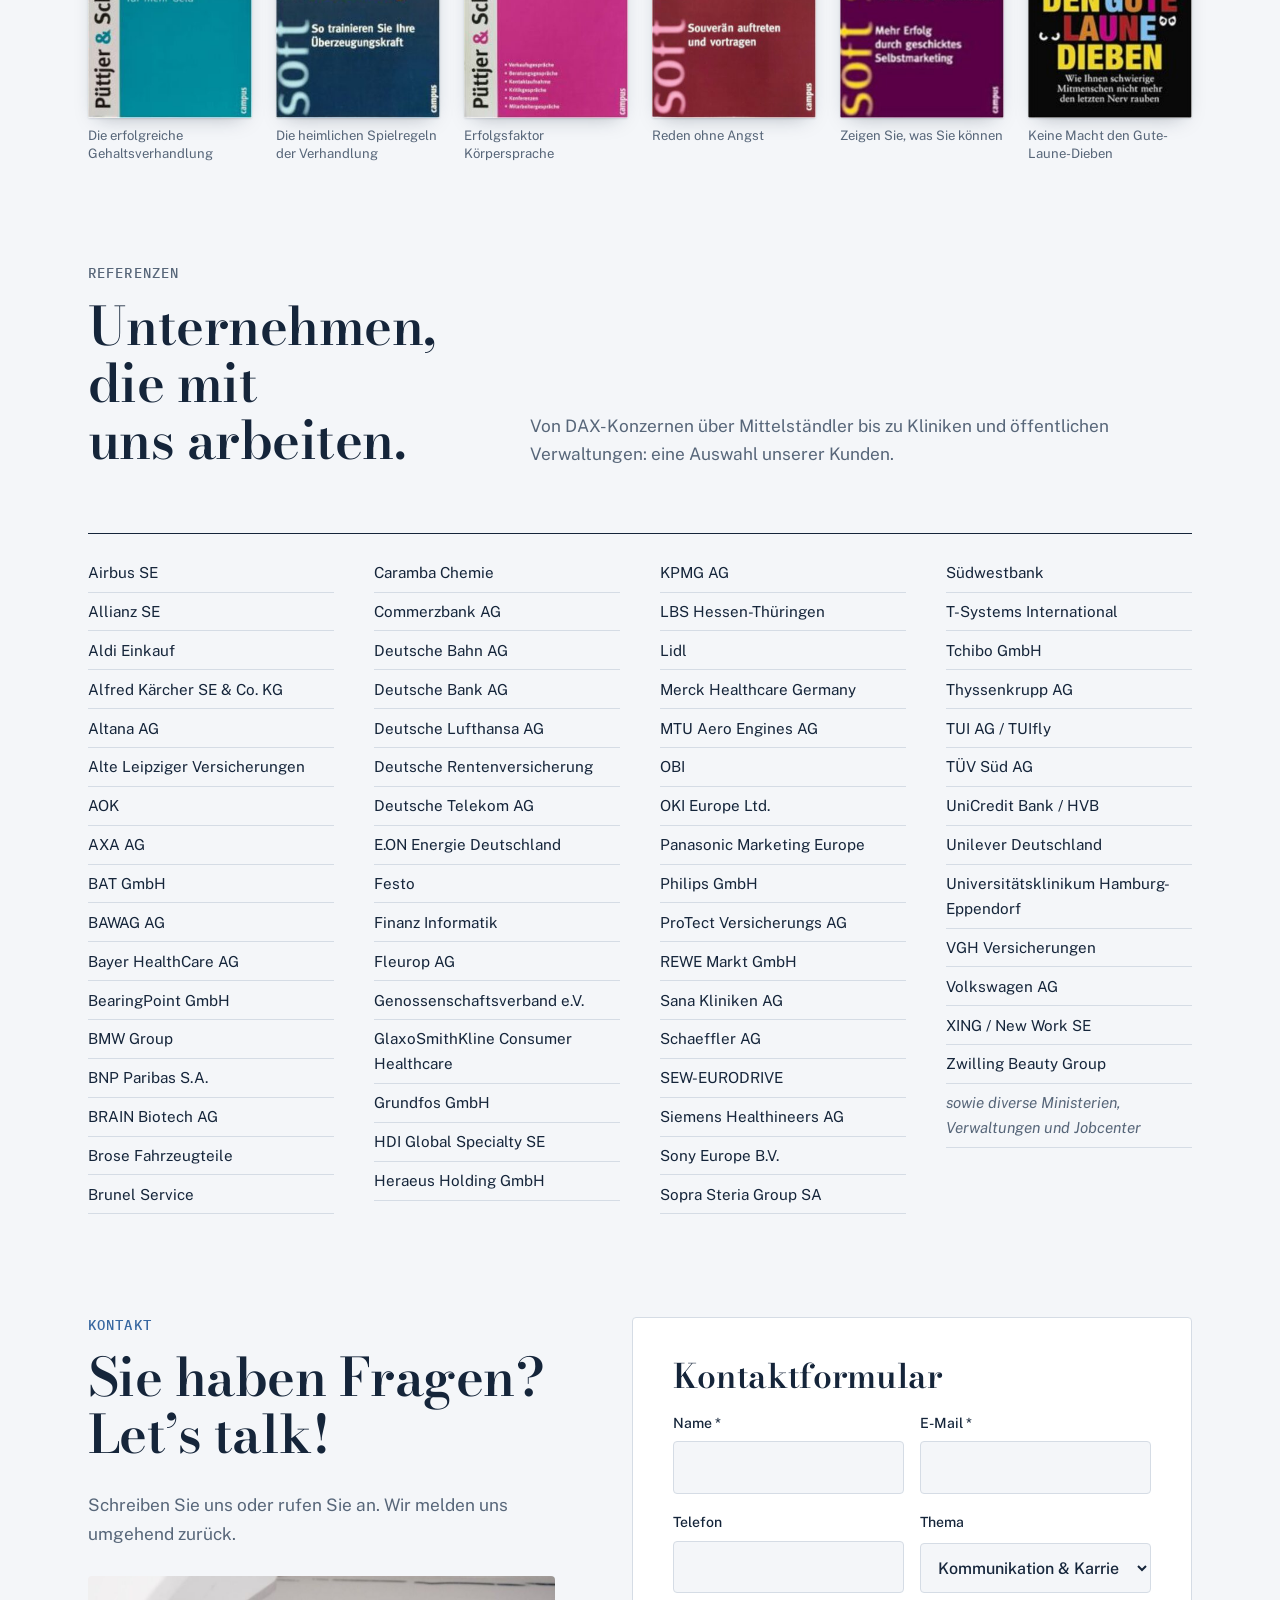
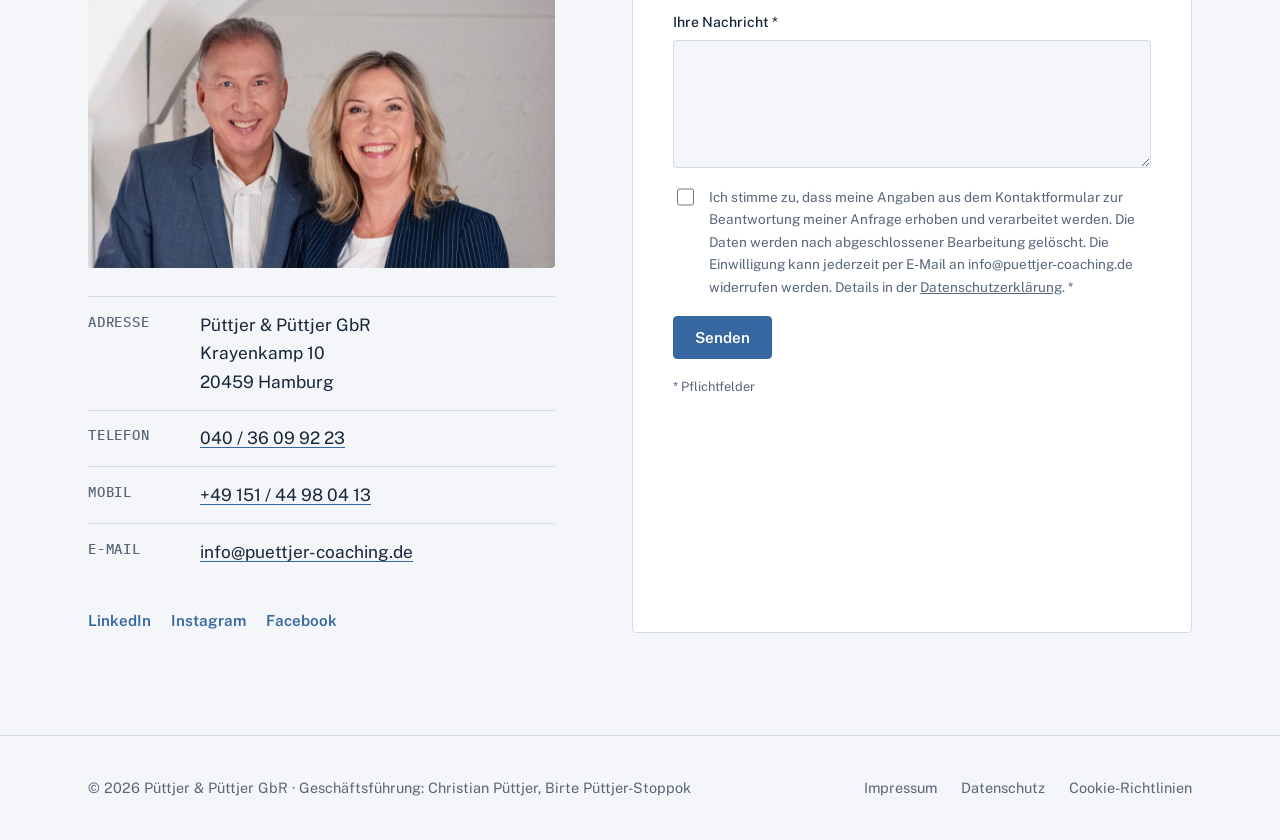
==== commit 01933a8d: "Add simplified SVG logo and rocket mark Flat redraw of the badge (logo.svg) and the rocket alone (lo" ====
--- a/index.html
+++ b/index.html
@@ -6,7 +6,8 @@
 <!-- ARTIFACT-START -->
 <title>Püttjer &amp; Püttjer</title>
 <meta name="description" content="Püttjer &amp; Püttjer Coaching Hamburg: Kommunikation und Karriere, Leadership und Teambuilding, Persönlichkeitsentwicklung. Seminare, Workshops und Einzelcoaching am Krayenkamp 10.">
-<link rel="icon" href="assets/favicon.png">
+<link rel="icon" href="assets/logo-mark.svg" type="image/svg+xml">
+<link rel="icon" href="assets/favicon.png" sizes="64x64">
 <link rel="preconnect" href="https://fonts.googleapis.com">
 <link rel="preconnect" href="https://fonts.gstatic.com" crossorigin>
 <link rel="stylesheet" href="https://fonts.googleapis.com/css2?family=Bodoni+Moda:ital,opsz,wght@0,6..96,400..700;1,6..96,400..700&family=Public+Sans:wght@400;500;600;700&family=IBM+Plex+Mono:wght@400;500&display=swap">
@@ -291,7 +292,7 @@
 <header class="site-header">
   <div class="wrap">
     <a class="brand" href="#top" aria-label="Püttjer &amp; Püttjer, zum Seitenanfang">
-      <img src="assets/logo-rocket.png" alt="" width="40" height="40">
+      <img src="assets/logo-mark.svg" alt="" width="40" height="40">
       <span>Püttjer<em>&amp;</em>Püttjer</span>
     </a>
     <nav class="nav" aria-label="Hauptnavigation">
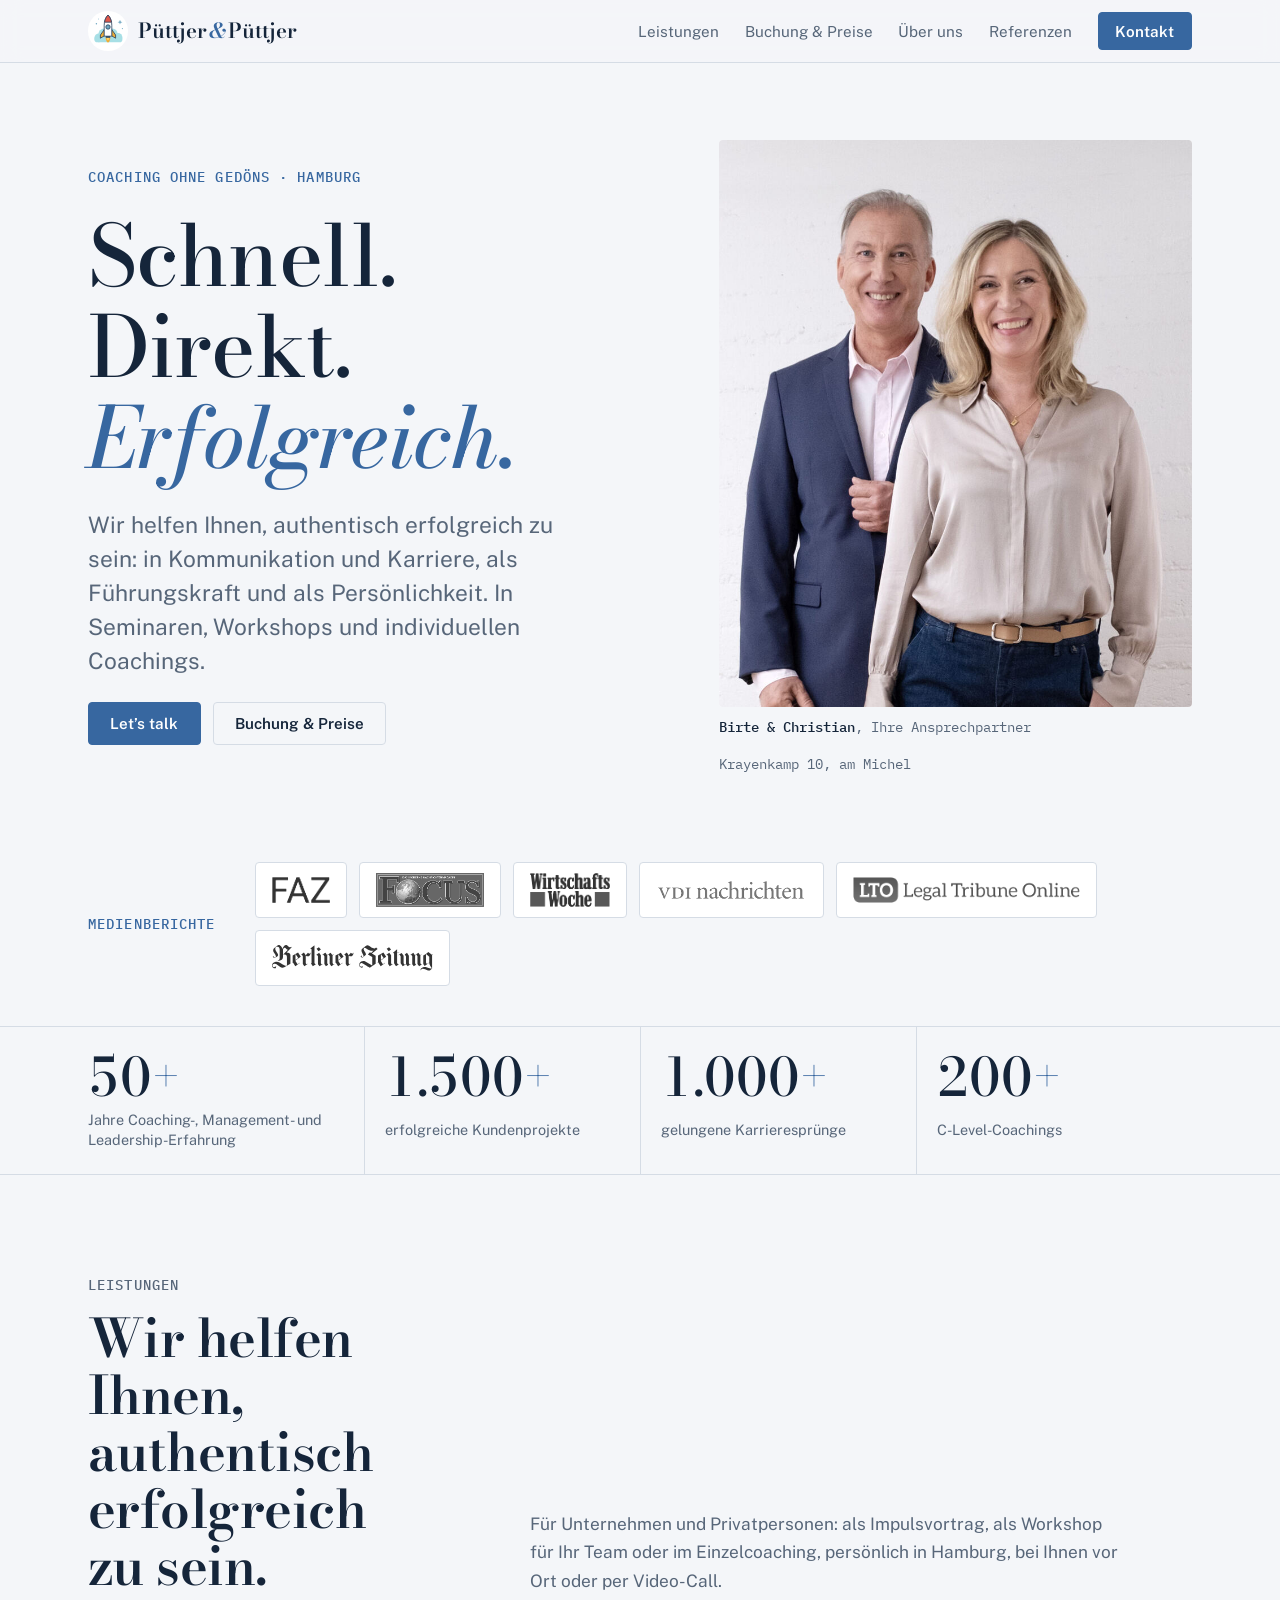
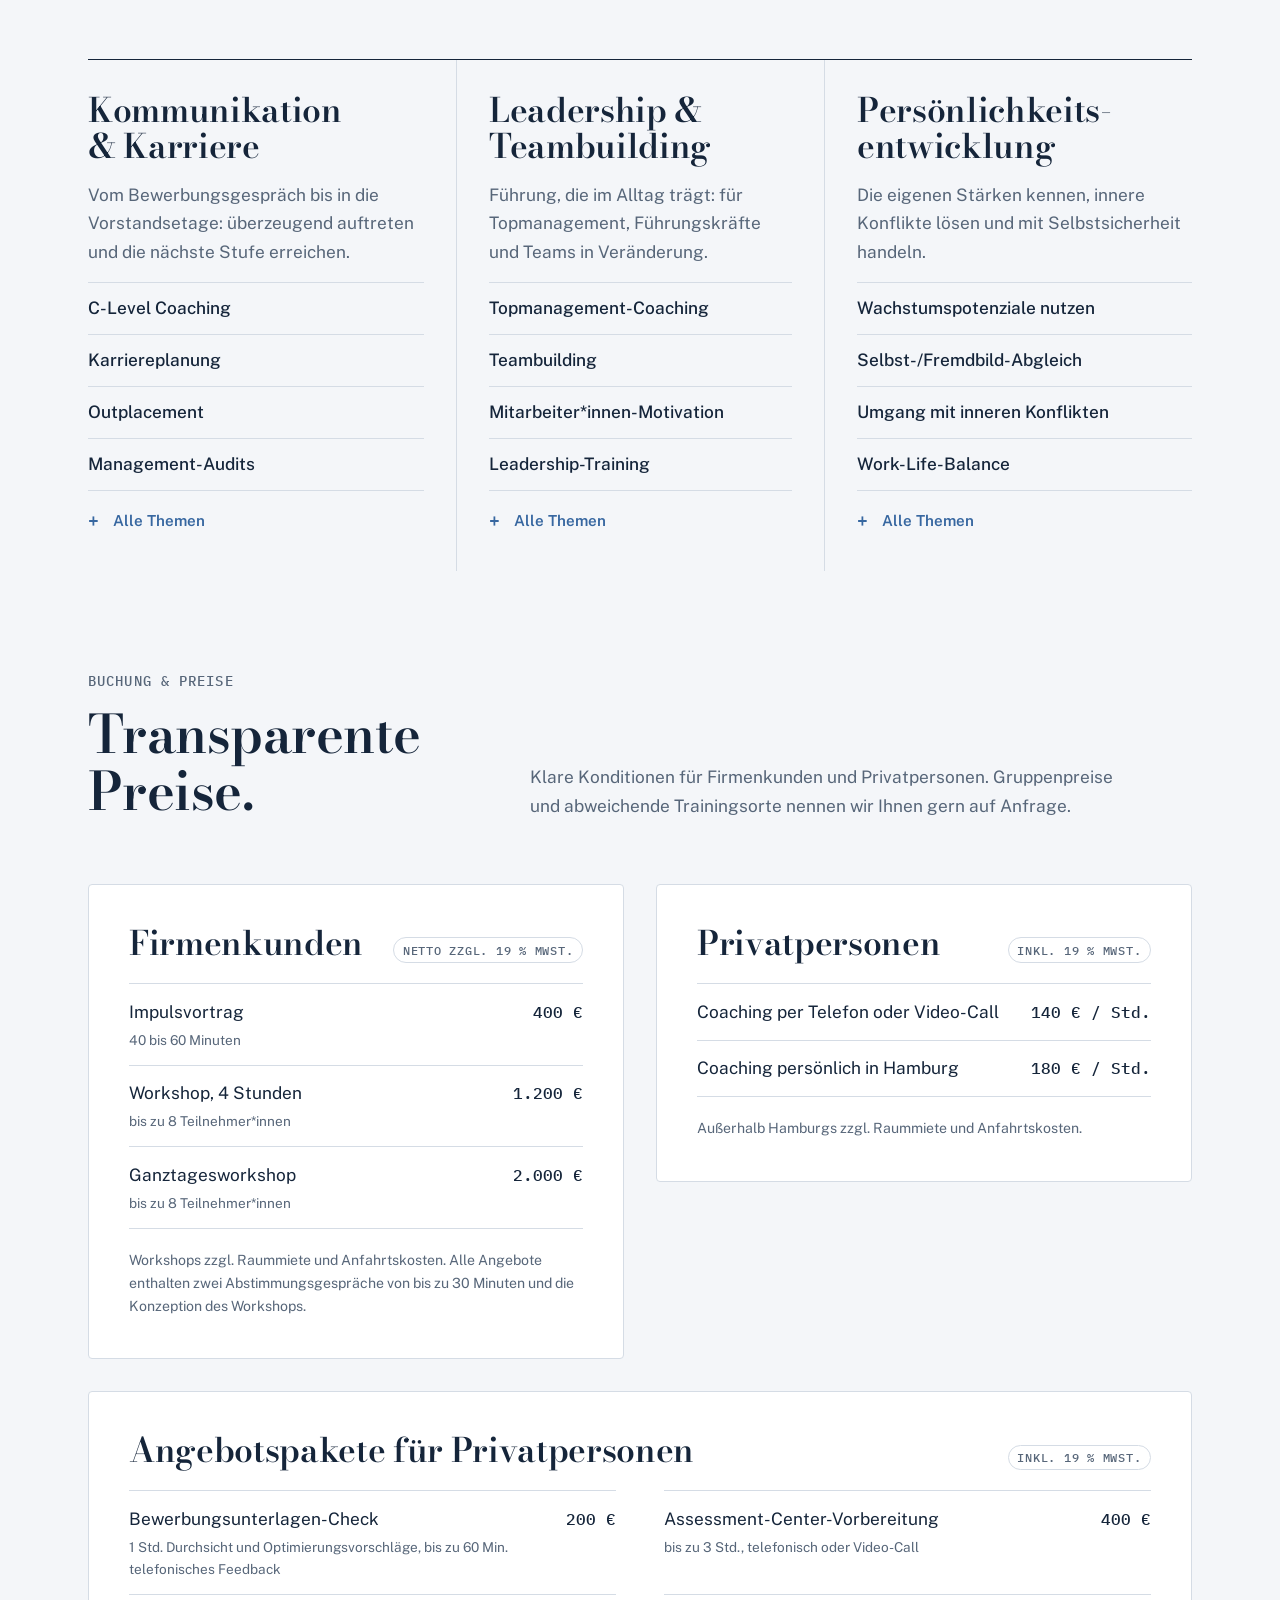
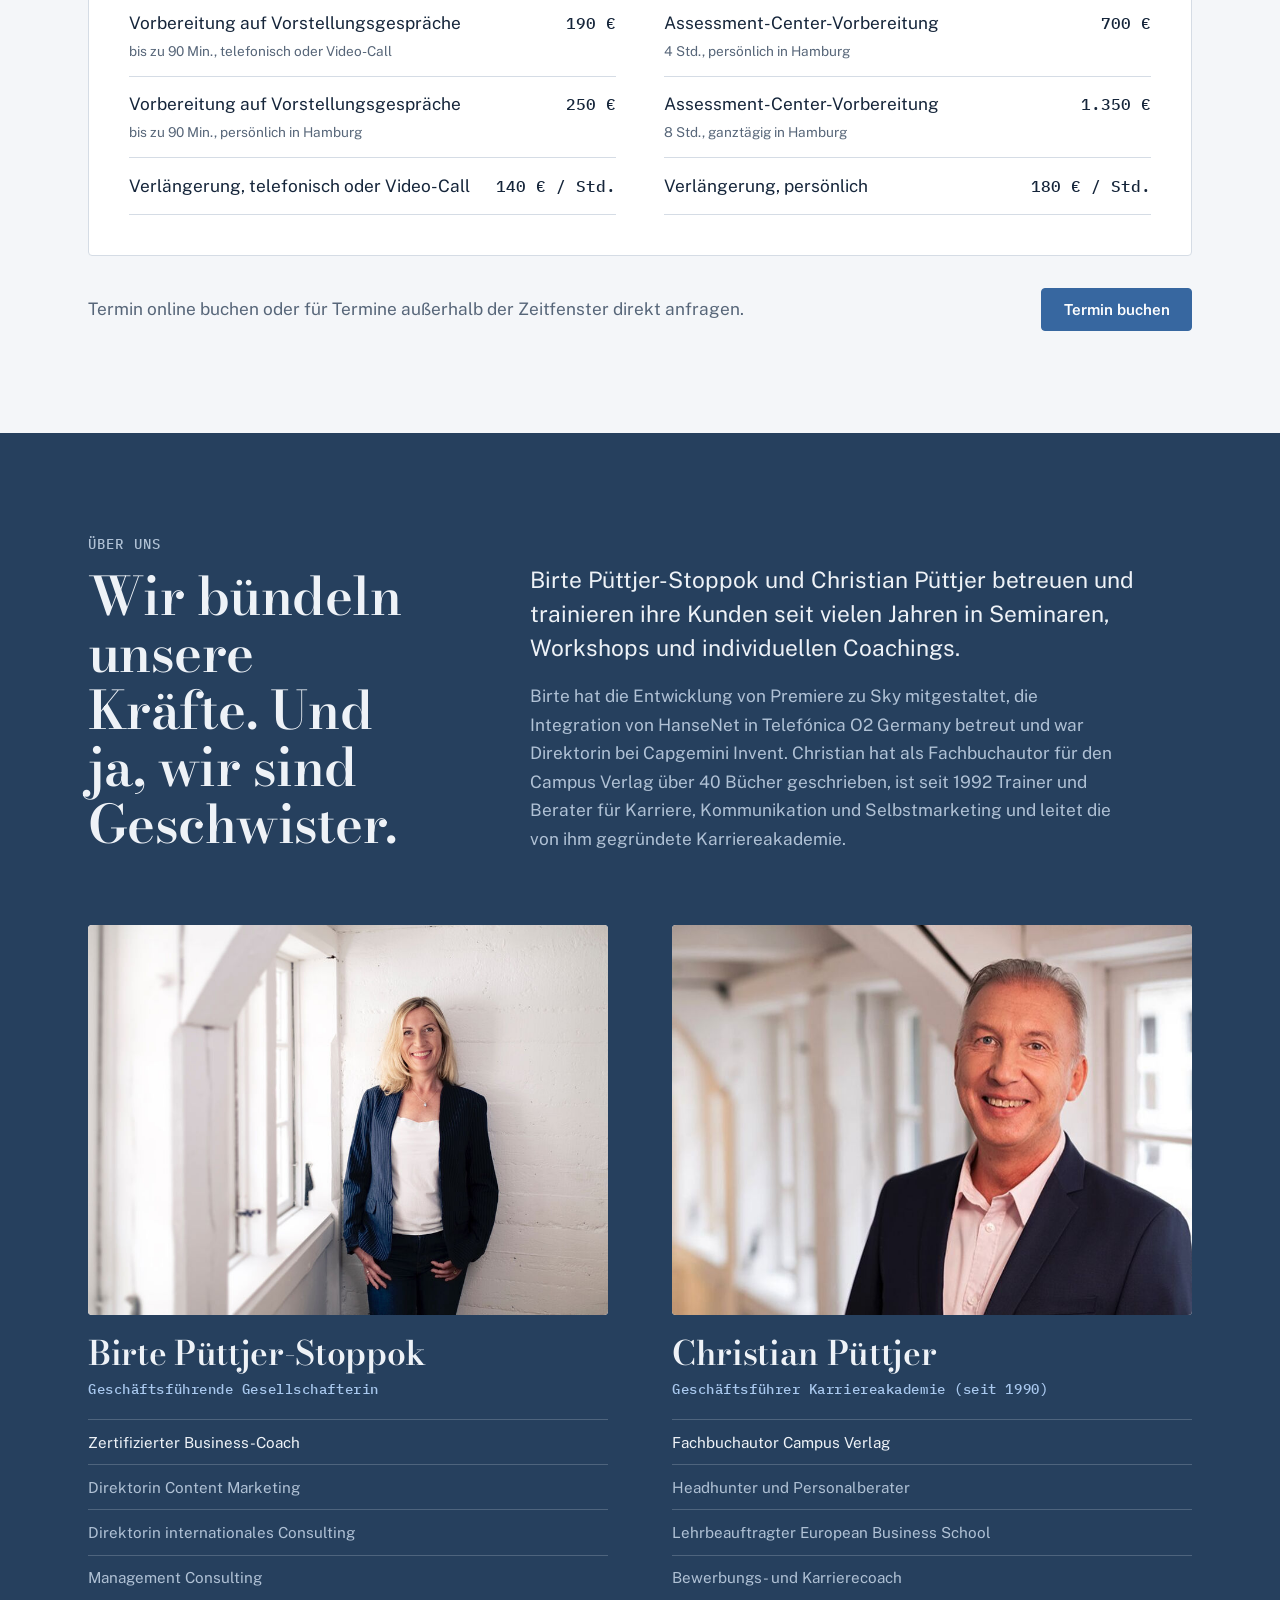
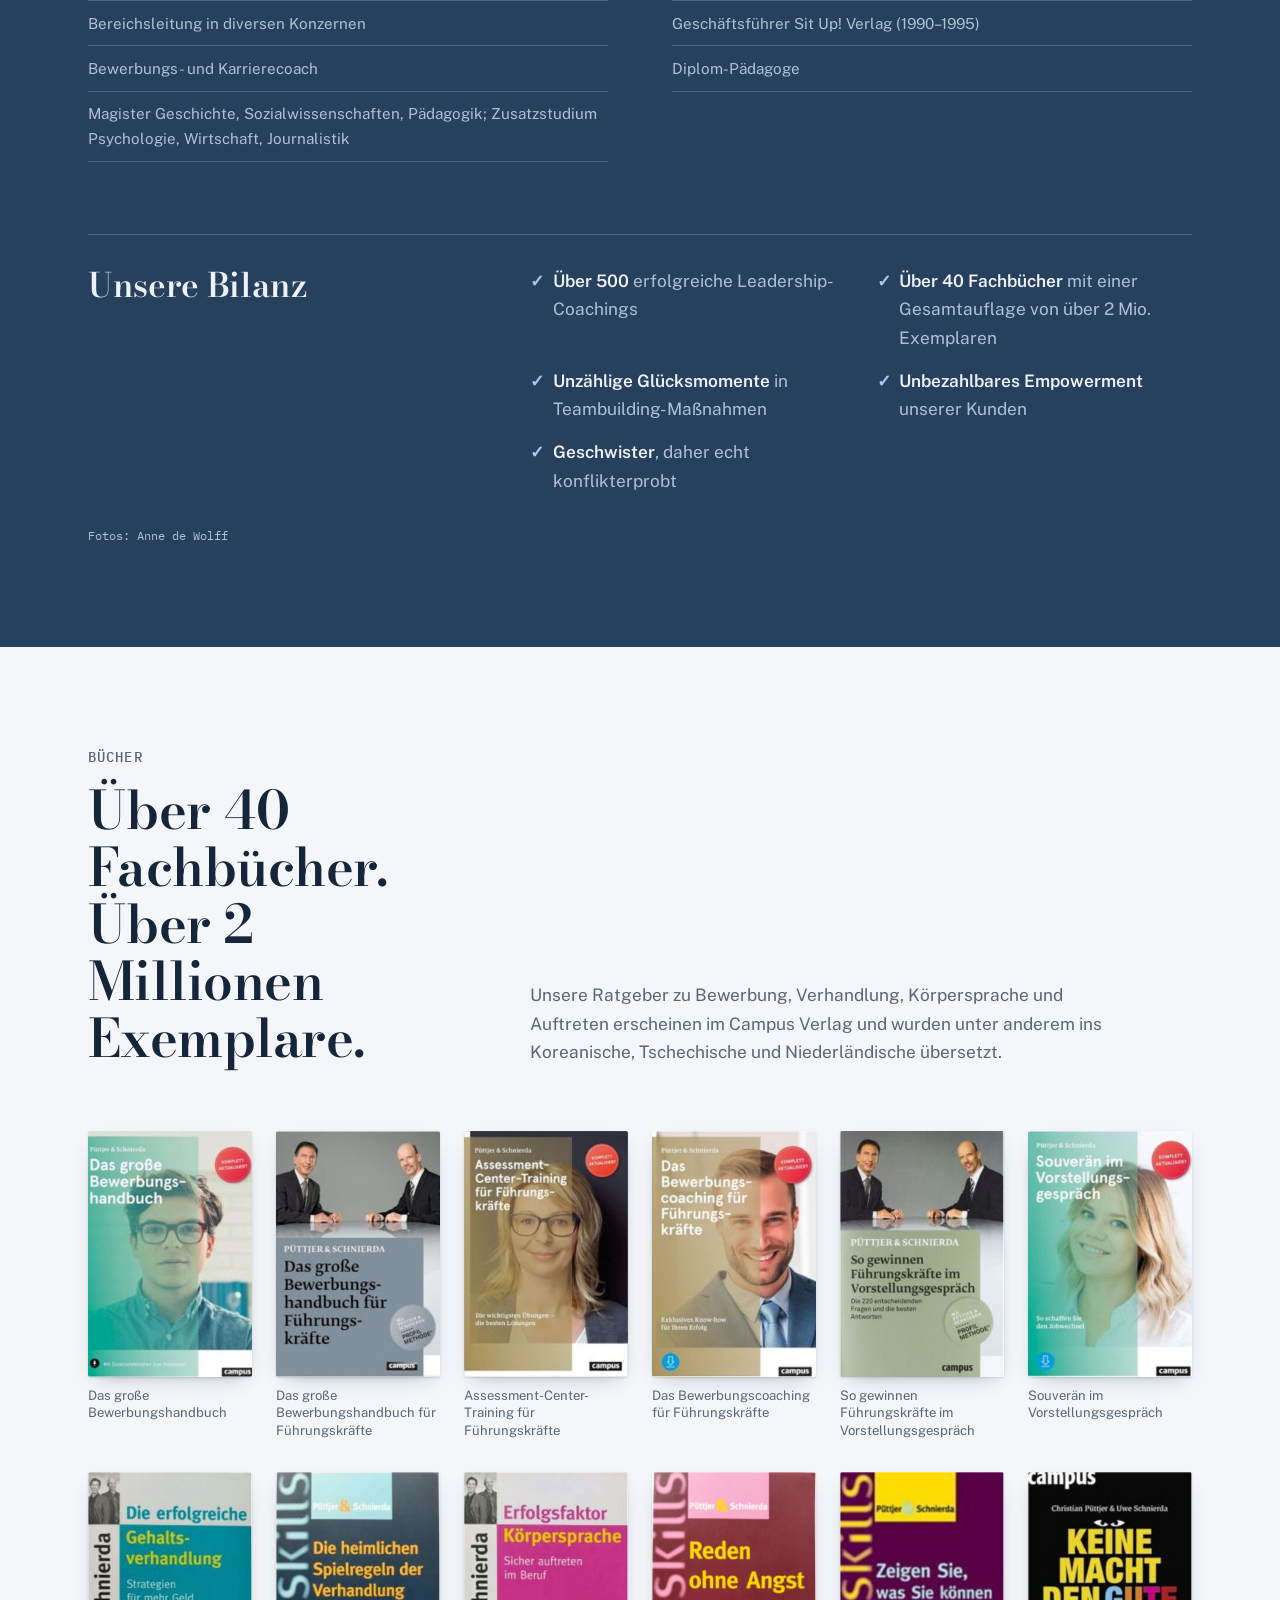
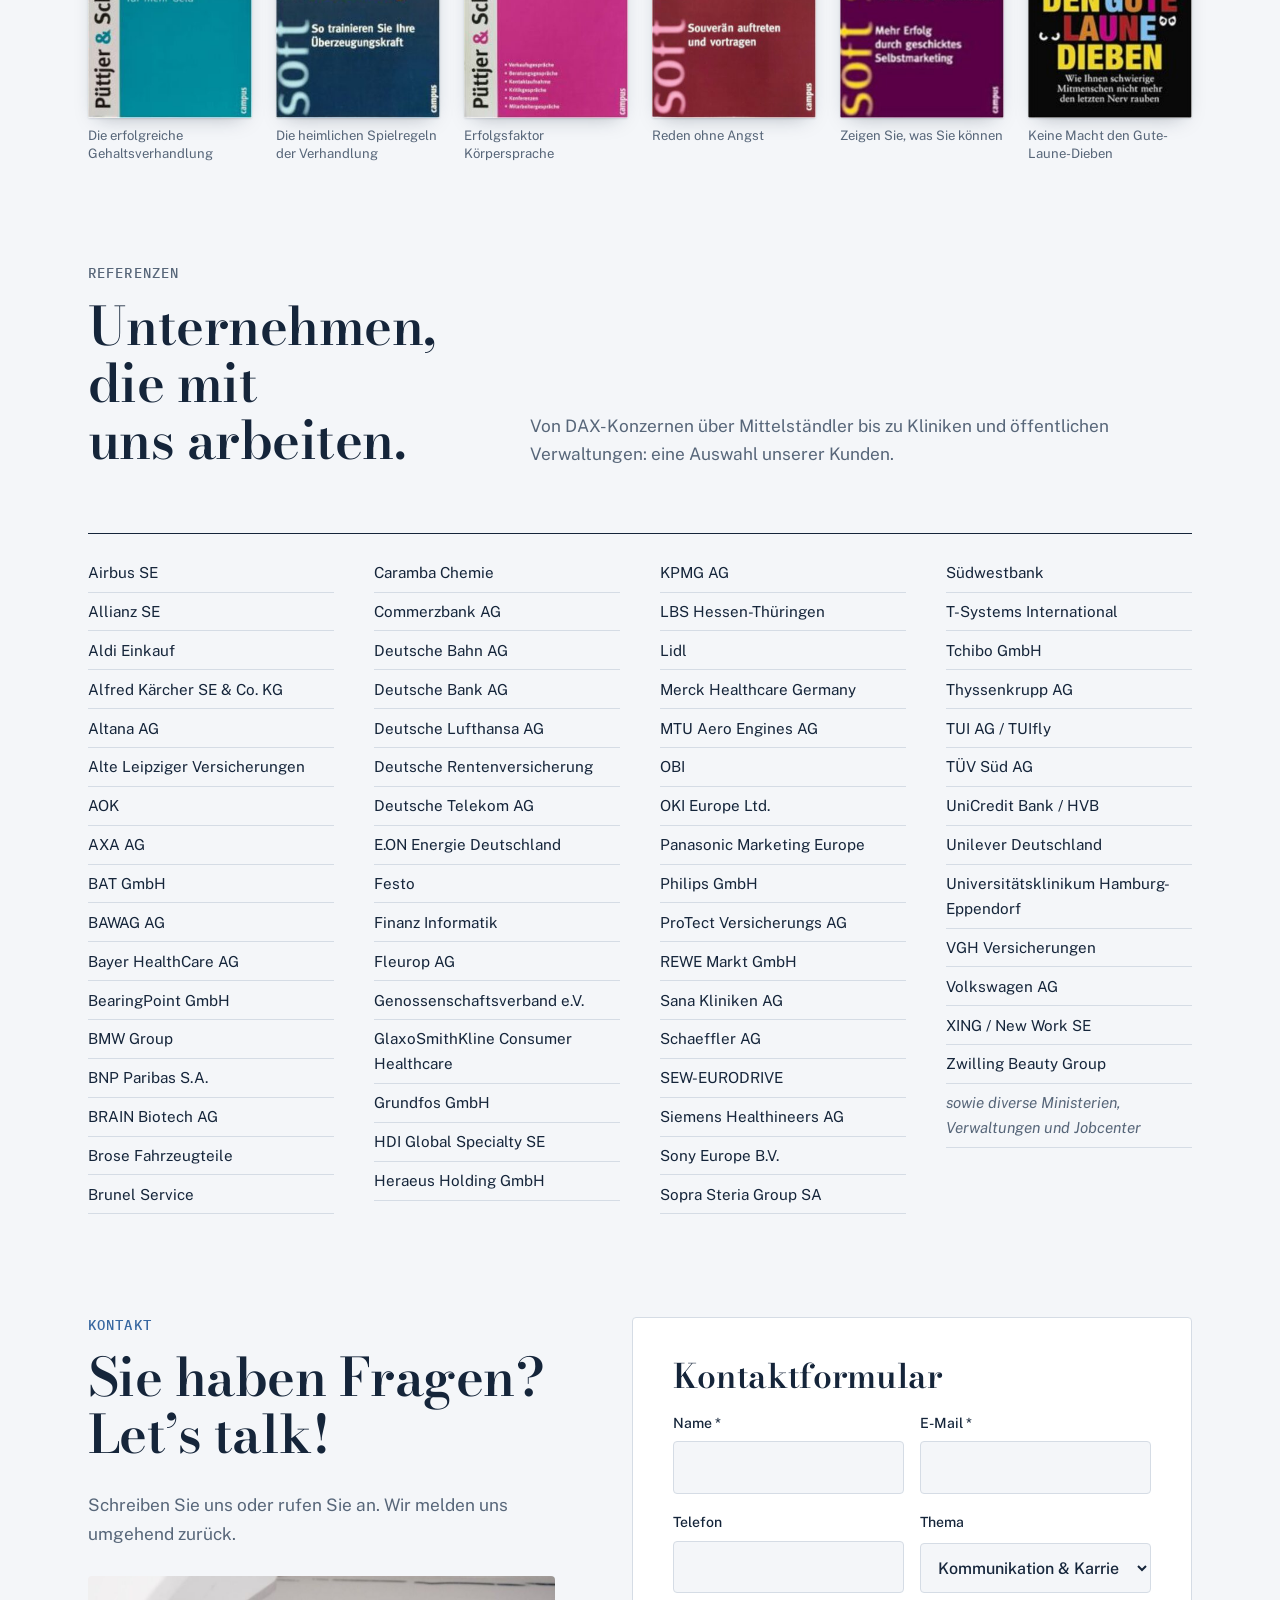
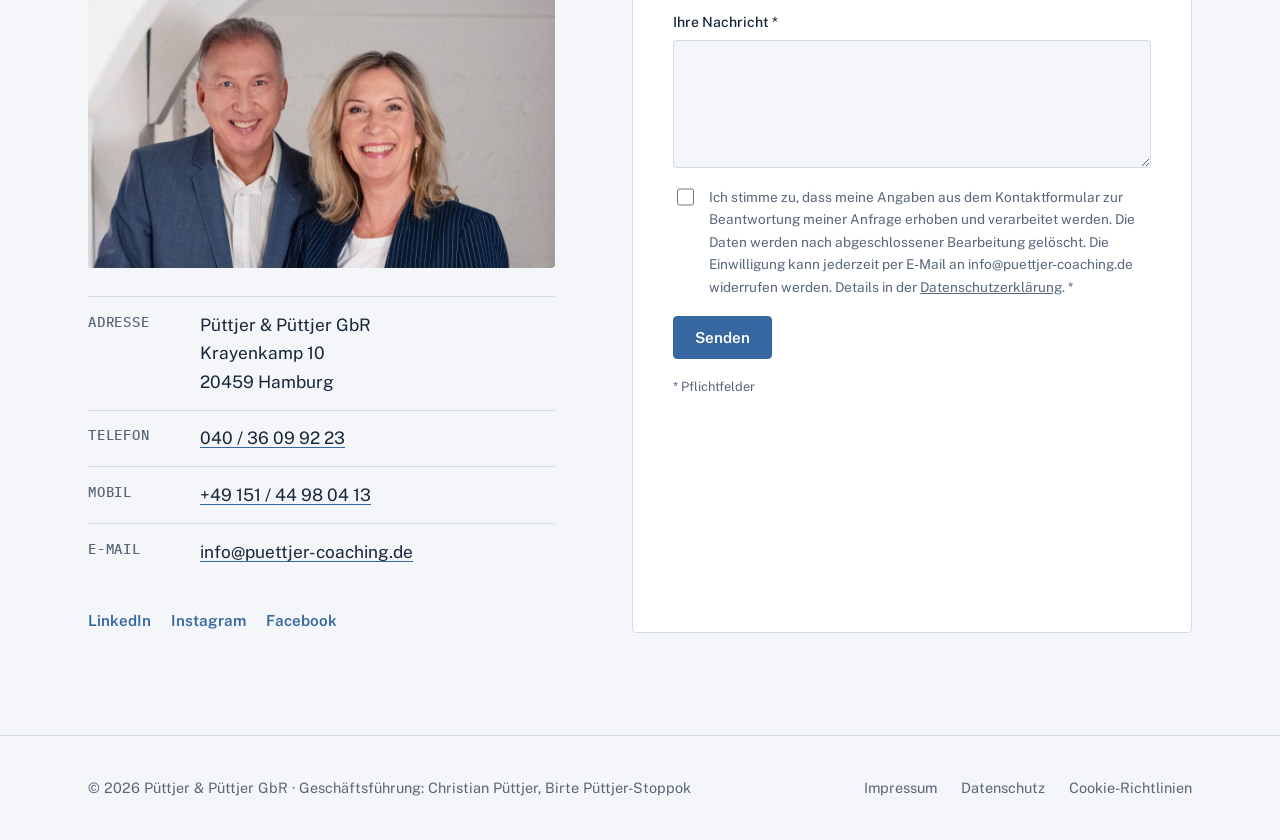
==== commit 2a9f5df6: "Add Open Graph tags and share image for link previews Co-Authored-By: Claude Opus 5.5 <noreply@anthr" ====
--- a/index.html
+++ b/index.html
@@ -6,6 +6,21 @@
 <!-- ARTIFACT-START -->
 <title>Püttjer &amp; Püttjer</title>
 <meta name="description" content="Püttjer &amp; Püttjer Coaching Hamburg: Kommunikation und Karriere, Leadership und Teambuilding, Persönlichkeitsentwicklung. Seminare, Workshops und Einzelcoaching am Krayenkamp 10.">
+<!-- Link previews (WhatsApp, LinkedIn, Facebook …) need absolute URLs. Replace the github.io address when the custom domain goes live. -->
+<meta property="og:type" content="website">
+<meta property="og:locale" content="de_DE">
+<meta property="og:site_name" content="Püttjer &amp; Püttjer">
+<meta property="og:title" content="Püttjer &amp; Püttjer Coaching Hamburg | Krayenkamp 10">
+<meta property="og:description" content="Kommunikation und Karriere, Leadership &amp; Teambuilding, Persönlichkeitsentwicklung. Schnell. Direkt. Erfolgreich.">
+<meta property="og:url" content="https://svenfritsch.github.io/puettjer-coaching/">
+<meta property="og:image" content="https://svenfritsch.github.io/puettjer-coaching/assets/og-image.jpg">
+<meta property="og:image:secure_url" content="https://svenfritsch.github.io/puettjer-coaching/assets/og-image.jpg">
+<meta property="og:image:type" content="image/jpeg">
+<meta property="og:image:width" content="1200">
+<meta property="og:image:height" content="630">
+<meta property="og:image:alt" content="Christian Püttjer und Birte Püttjer-Stoppok">
+<meta name="twitter:card" content="summary_large_image">
+<link rel="apple-touch-icon" href="assets/apple-touch-icon.png">
 <link rel="icon" href="assets/logo-mark.svg" type="image/svg+xml">
 <link rel="icon" href="assets/favicon.png" sizes="64x64">
 <link rel="preconnect" href="https://fonts.googleapis.com">
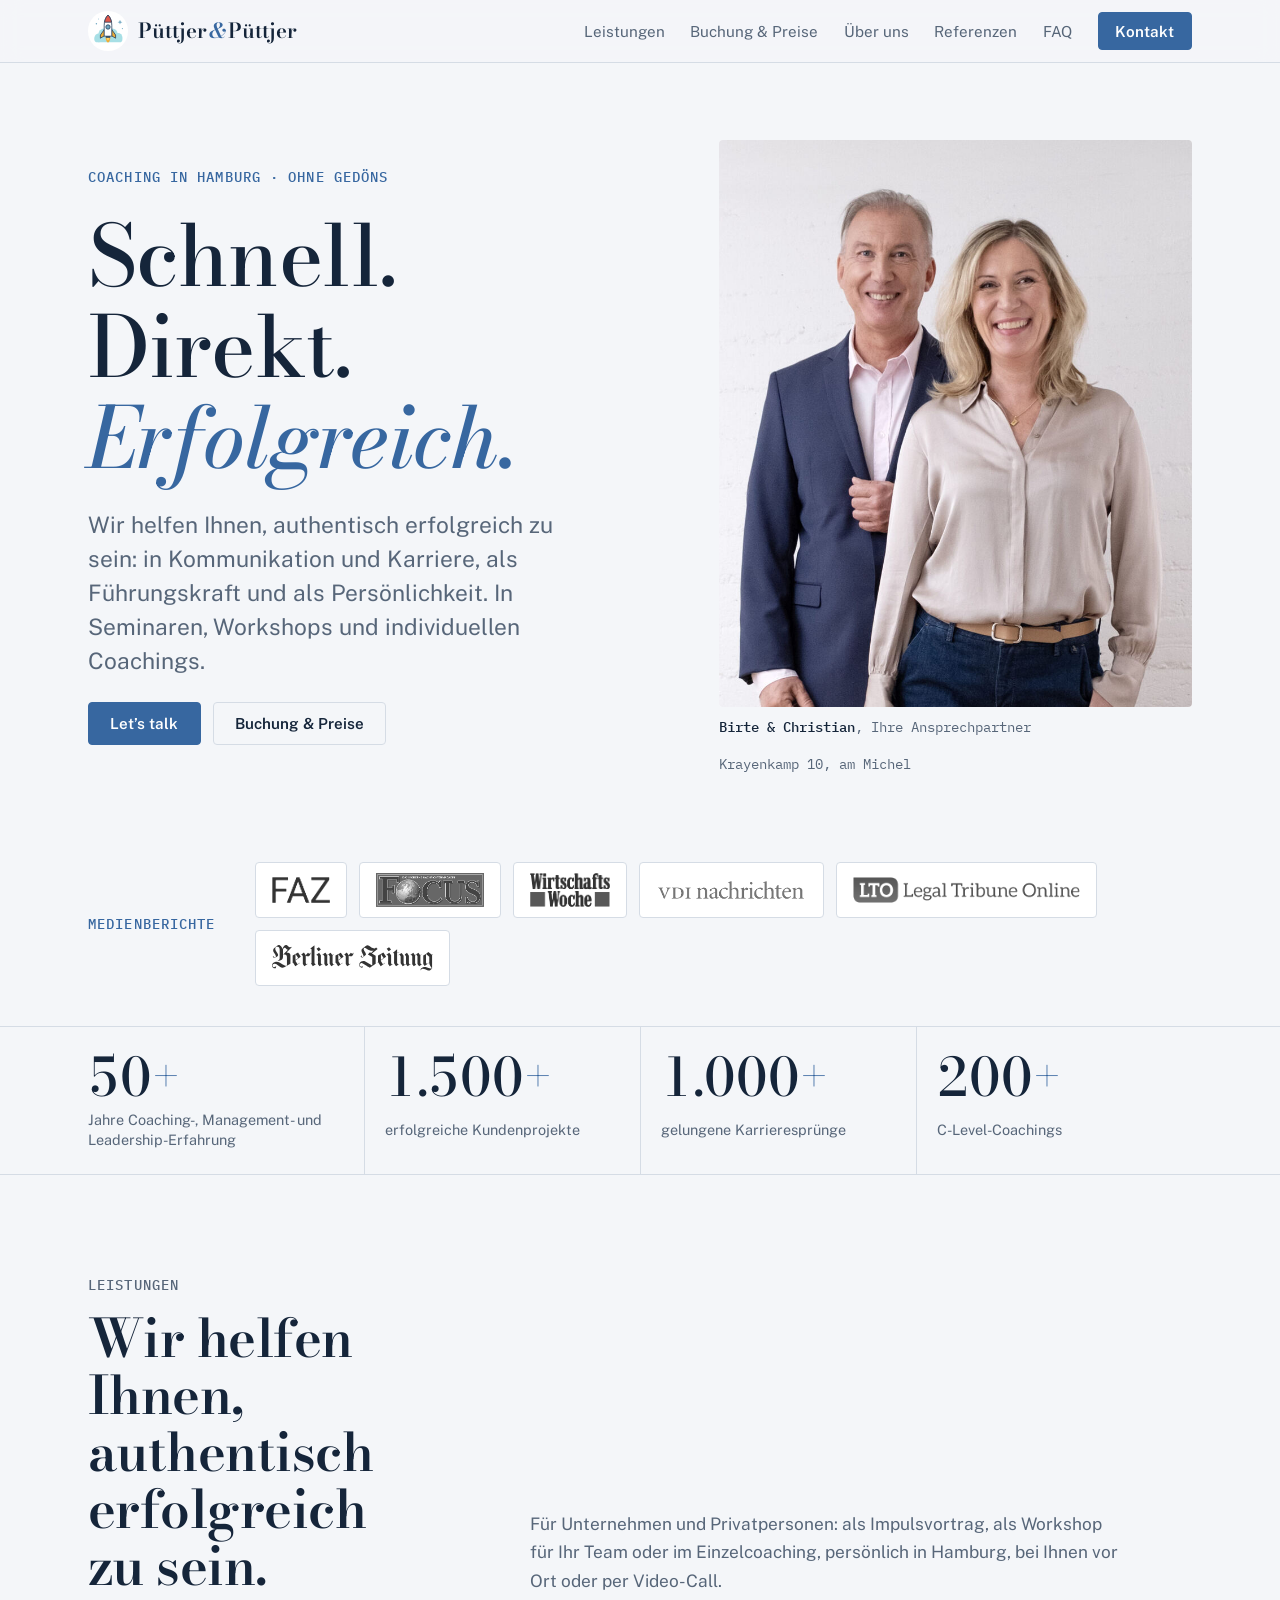
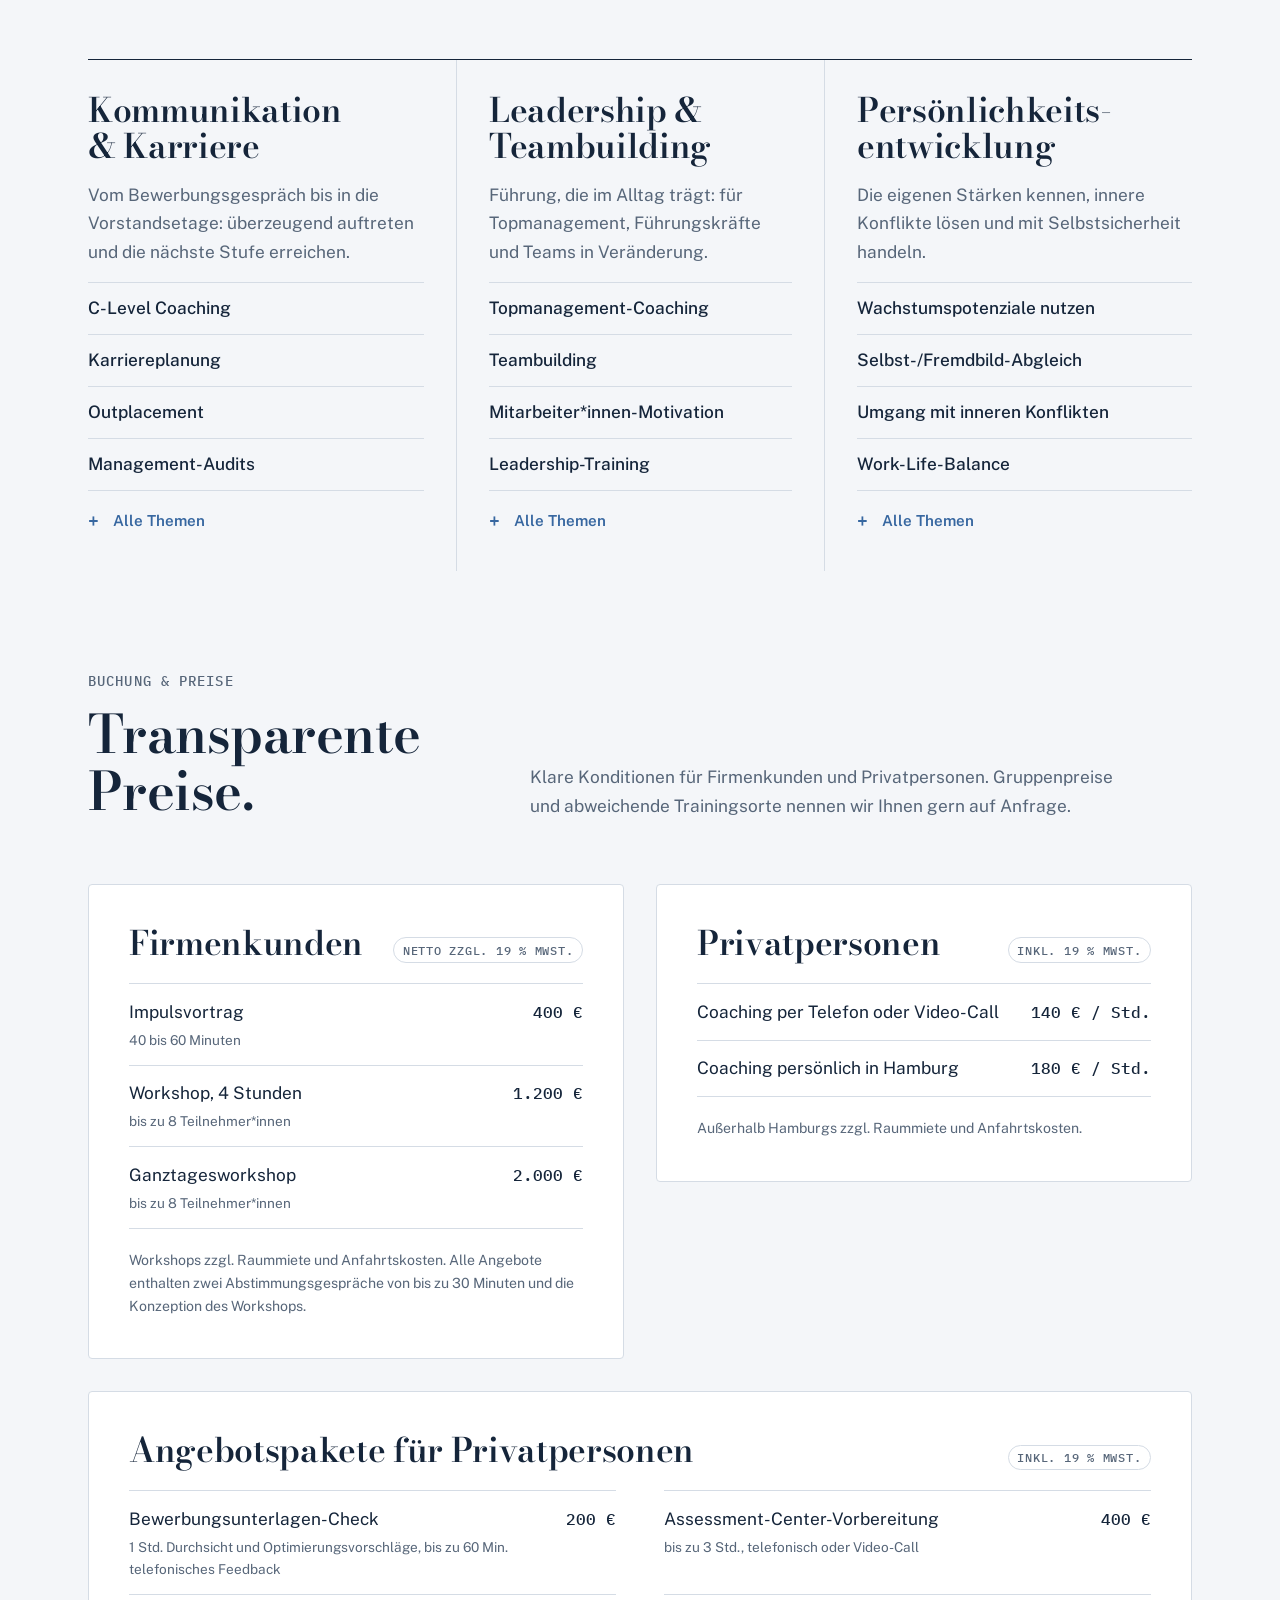
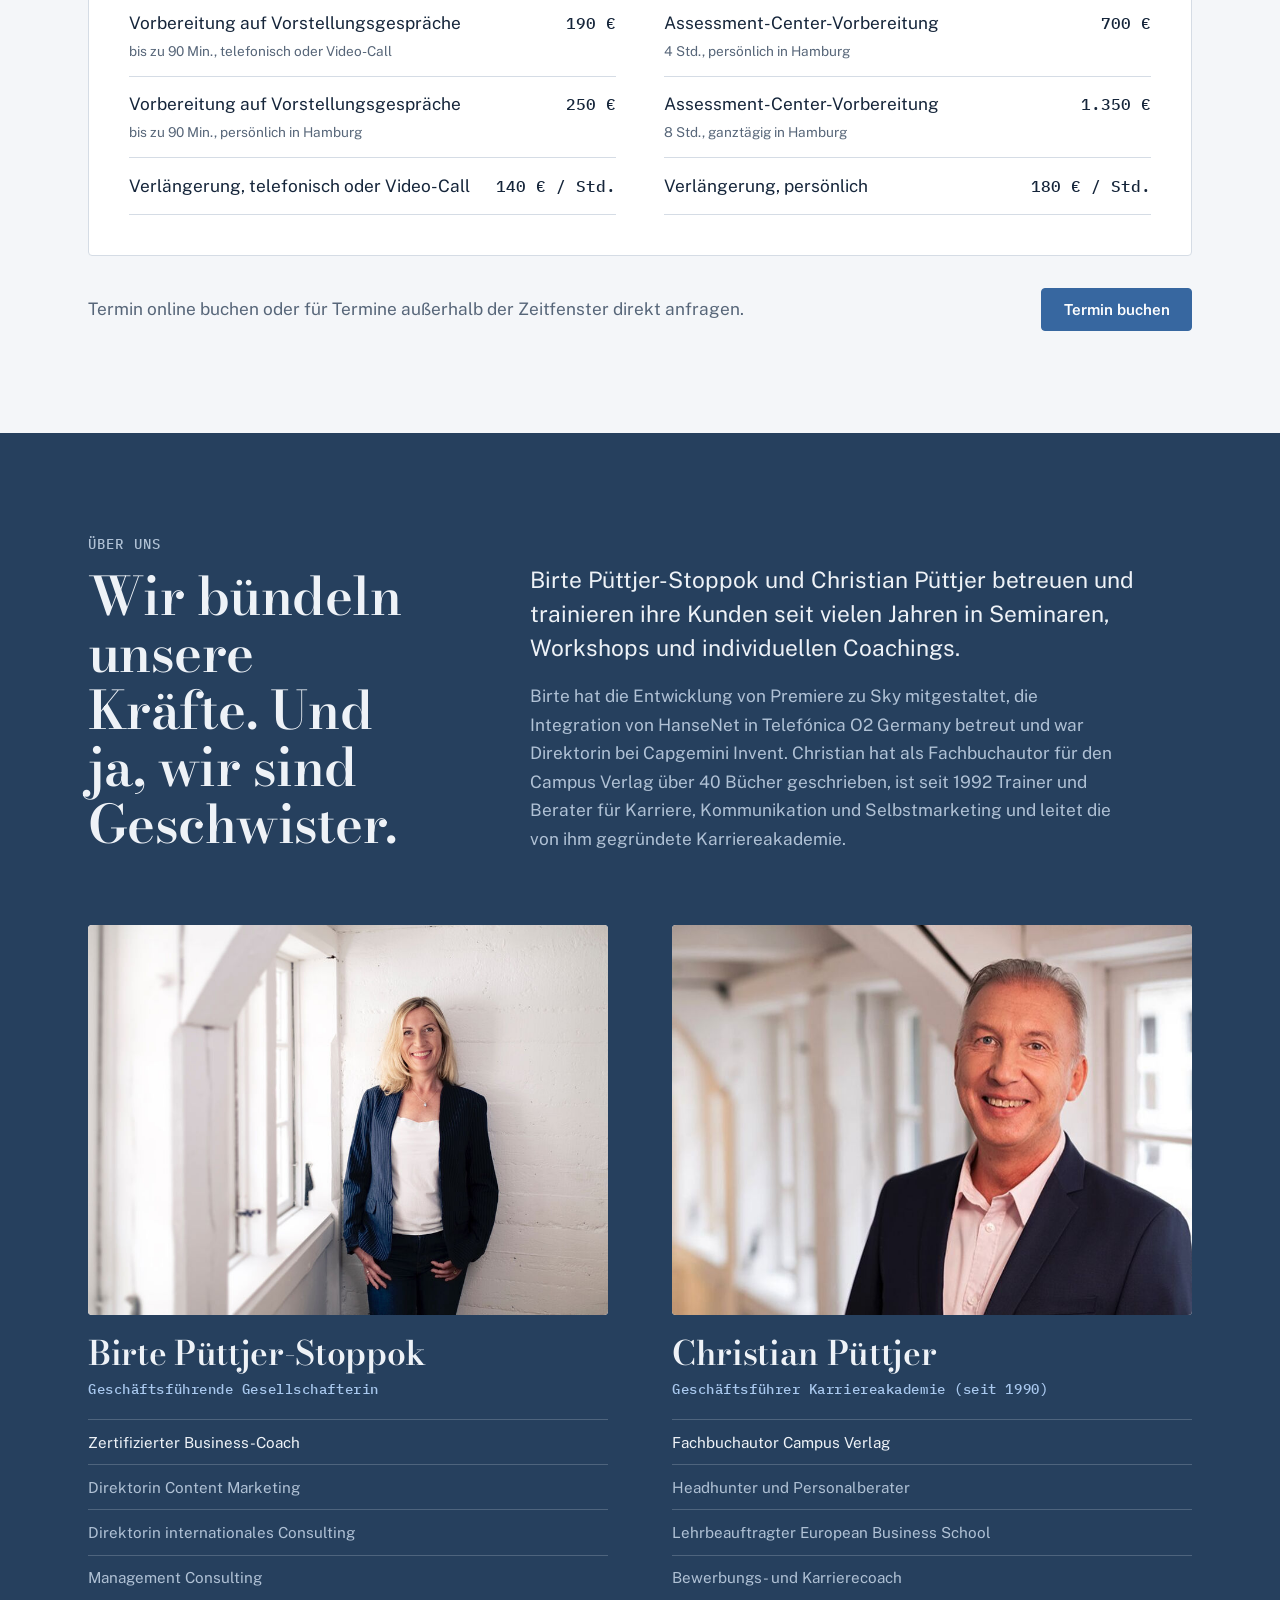
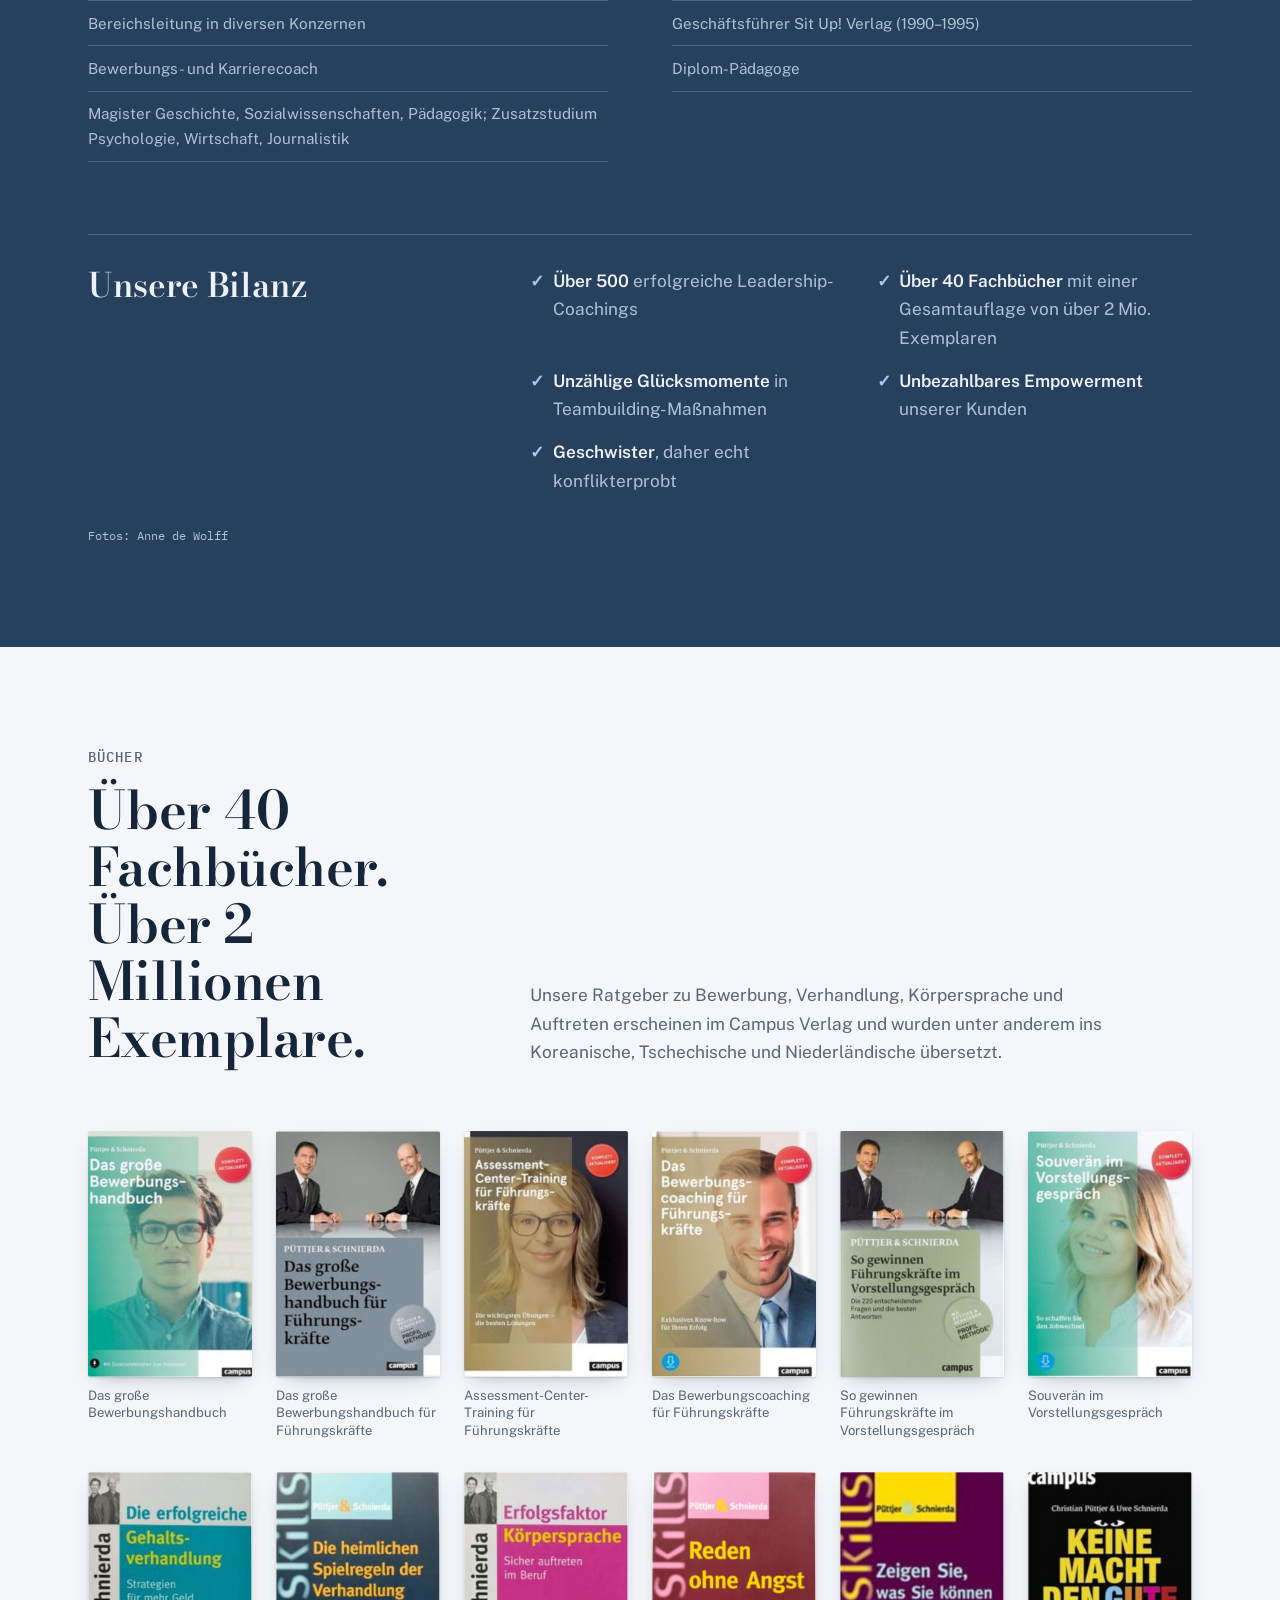
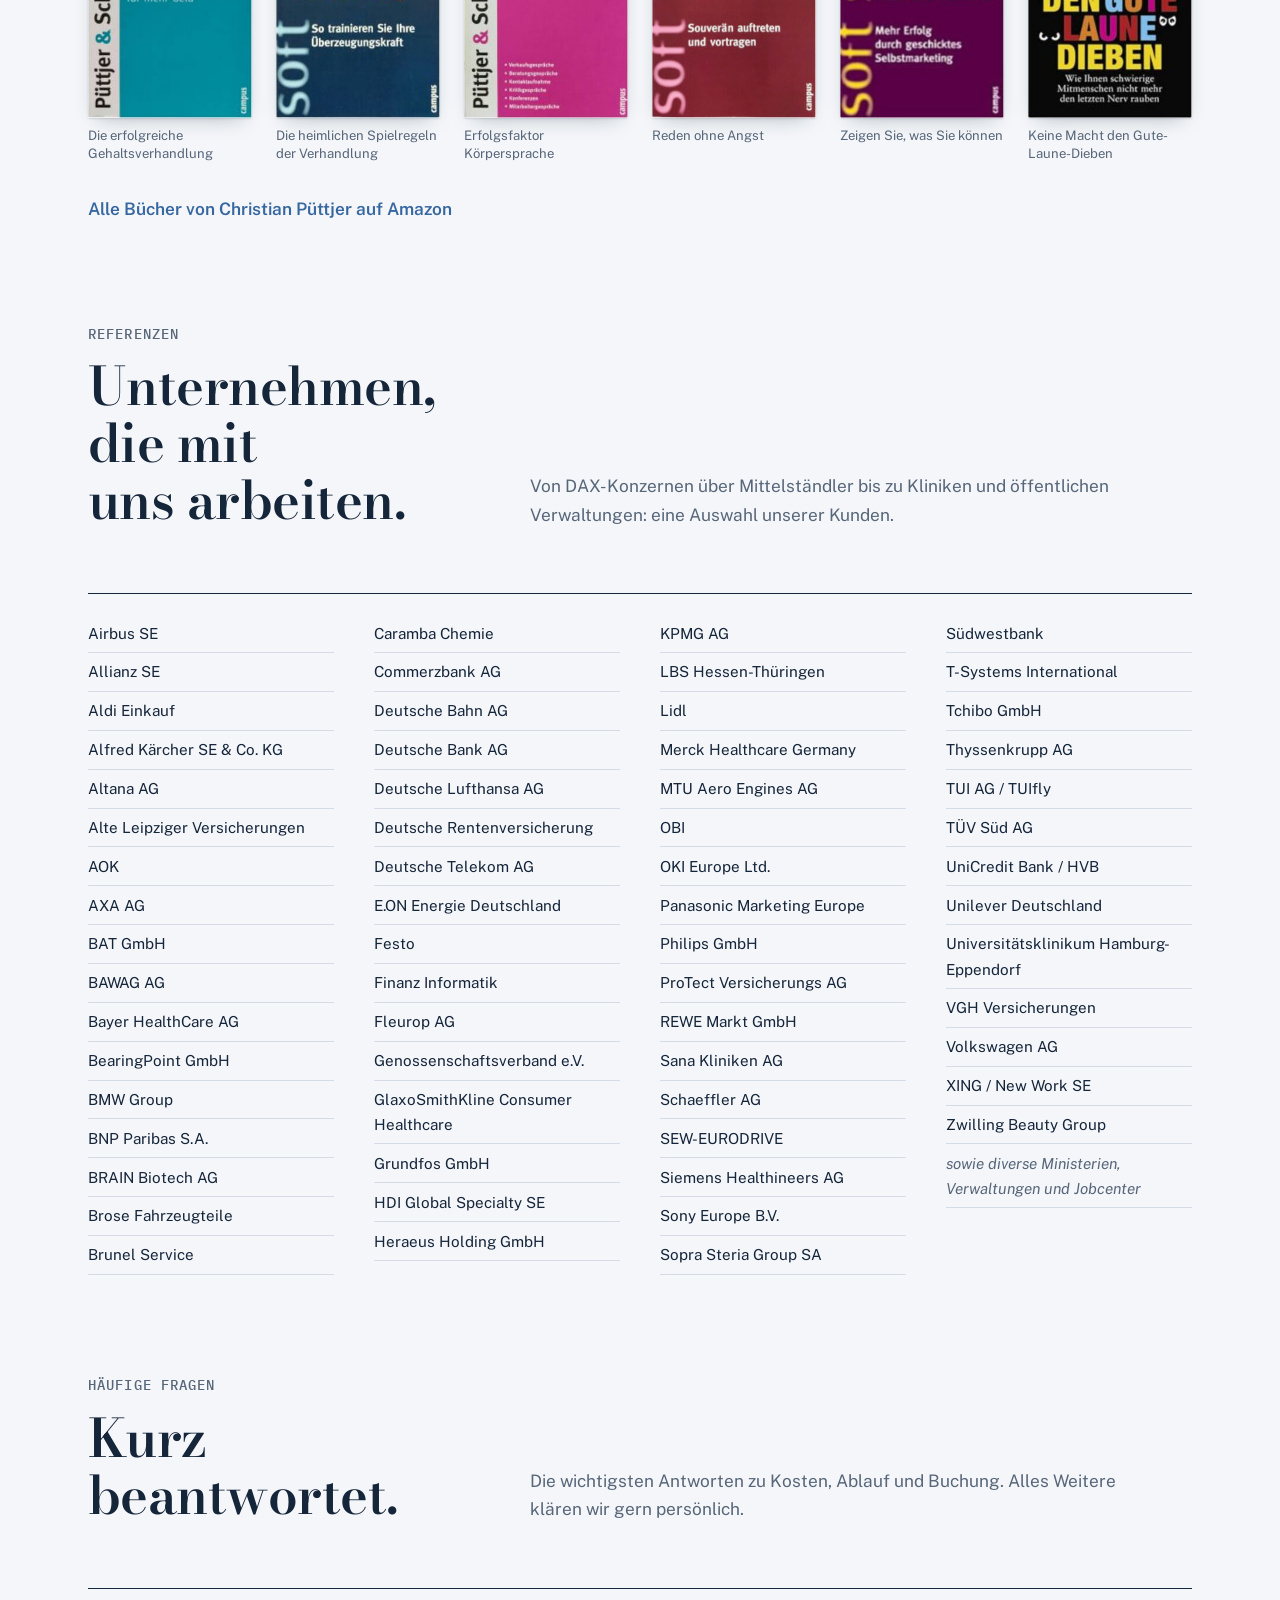
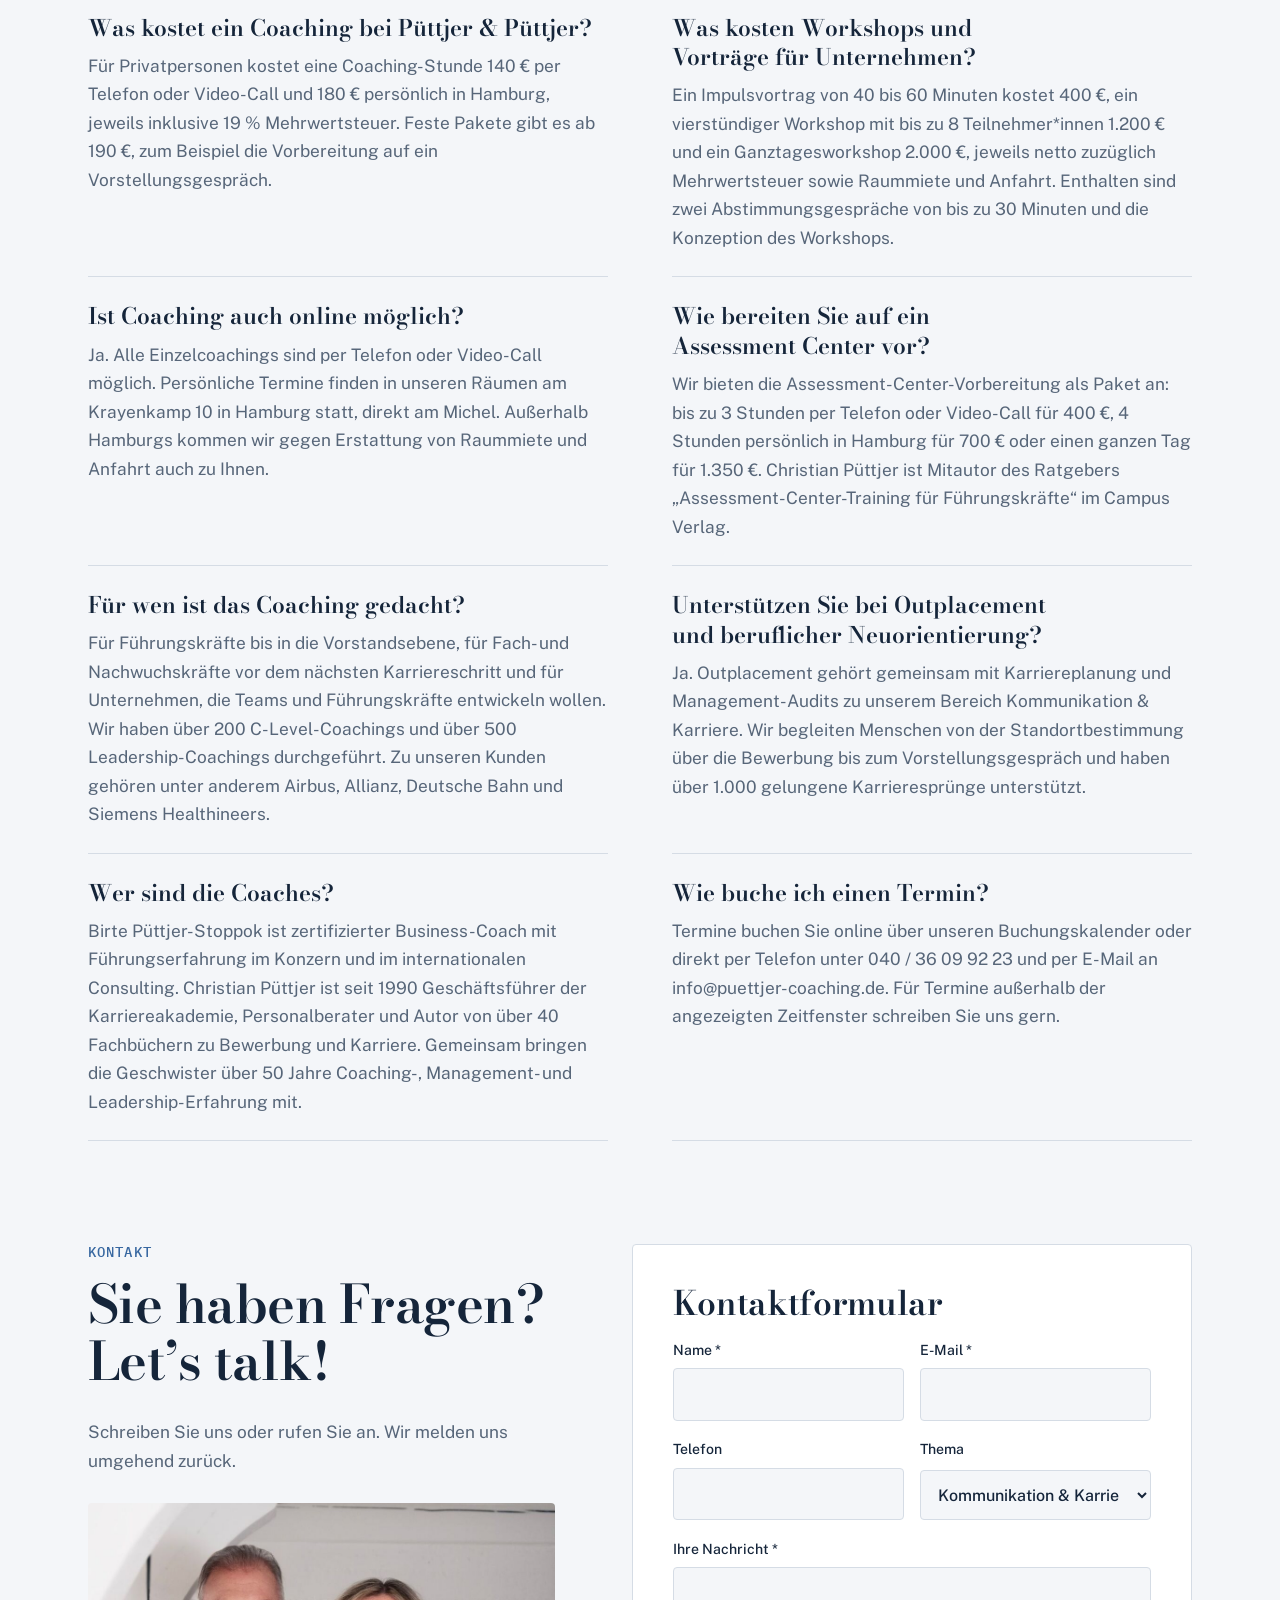
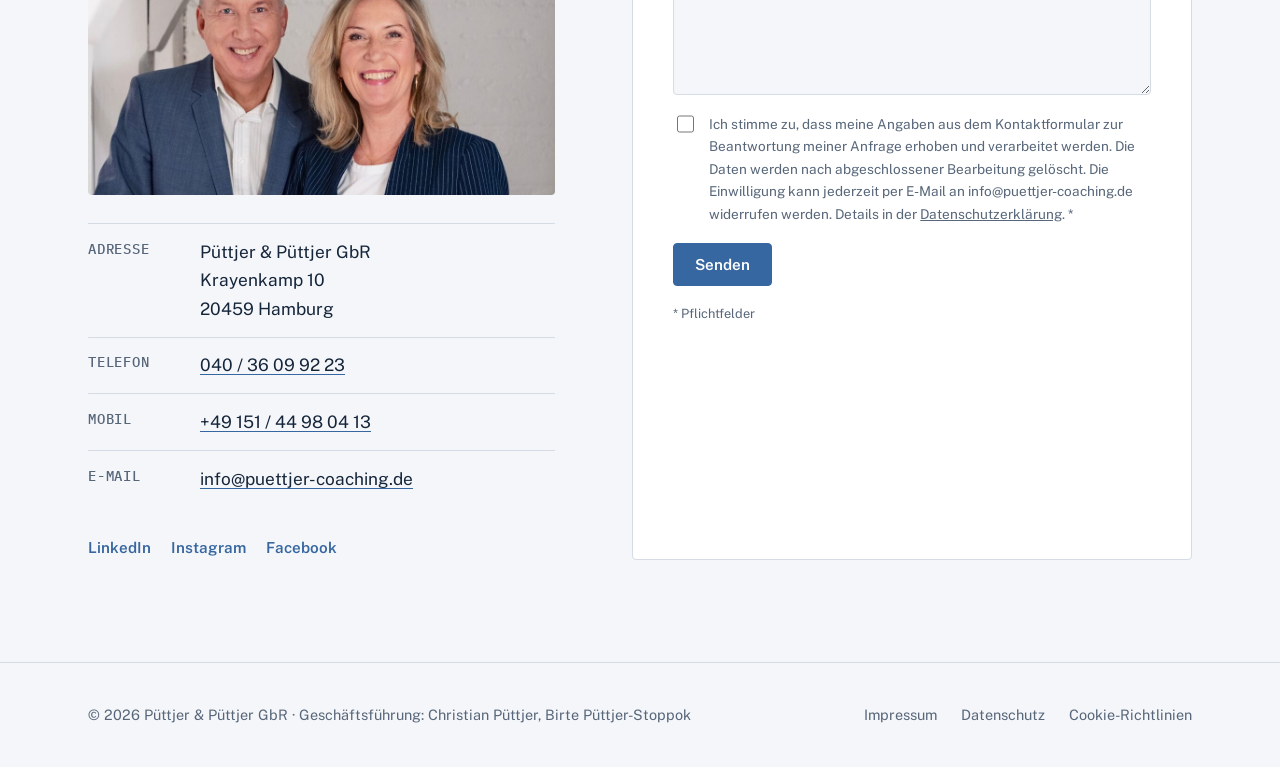
==== commit f291aca9: "Improve SEO and AI discoverability - Keyword-bearing title, meta description and headline - JSON-LD " ====
--- a/index.html
+++ b/index.html
@@ -4,8 +4,10 @@
 <meta charset="utf-8">
 <meta name="viewport" content="width=device-width, initial-scale=1, viewport-fit=cover">
 <!-- ARTIFACT-START -->
-<title>Püttjer &amp; Püttjer</title>
-<meta name="description" content="Püttjer &amp; Püttjer Coaching Hamburg: Kommunikation und Karriere, Leadership und Teambuilding, Persönlichkeitsentwicklung. Seminare, Workshops und Einzelcoaching am Krayenkamp 10.">
+<title>Coaching Hamburg: Karriere, Leadership &amp; Führungskräfte | Püttjer &amp; Püttjer</title>
+<meta name="description" content="Karriere-, Leadership- und Führungskräfte-Coaching in Hamburg am Michel. C-Level-Coaching, Assessment-Center-Training, Outplacement und Teambuilding. Ab 140 € pro Stunde.">
+<!-- STAGING: keeps the github.io preview out of search results. Remove this line when the site goes live on puettjer-coaching.de. -->
+<meta name="robots" content="noindex, follow">
 <!-- Link previews (WhatsApp, LinkedIn, Facebook …) need absolute URLs. Replace the github.io address when the custom domain goes live. -->
 <meta property="og:type" content="website">
 <meta property="og:locale" content="de_DE">
@@ -134,6 +136,7 @@
 .hero-copy { display: grid; gap: 1.5rem; min-width: 0; }
 .hero h1 { font-size: var(--step-4); font-weight: 500; }
 .hero h1 em { font-style: italic; color: var(--accent); }
+.h1-kicker { display: block; margin-bottom: 1.5rem; font-variation-settings: normal; }
 .hero .lede { font-size: var(--step-1); line-height: 1.5; color: var(--muted); max-width: 36ch; }
 .hero .actions { display: flex; flex-wrap: wrap; gap: 0.75rem; }
 .hero-photo { margin: 0; display: grid; grid-template-columns: minmax(0, 1fr); gap: 0.6rem; min-width: 0; }
@@ -252,10 +255,19 @@
 @media (max-width: 760px) { .books { grid-template-columns: repeat(3, minmax(0, 1fr)); } }
 @media (max-width: 480px) { .books { grid-template-columns: repeat(2, minmax(0, 1fr)); gap: 1.75rem 1rem; } .books span { font-size: 0.88rem; } }
 
+.books-more { margin-top: 2rem; }
+
 /* References */
 .refs { columns: 4 13rem; column-gap: 2.5rem; margin: 0; padding: 0; list-style: none; border-top: 1px solid var(--ink); padding-top: 1.25rem; }
 .refs li { break-inside: avoid; padding: 0.4rem 0; font-size: 0.95rem; border-bottom: 1px solid var(--line); }
 .refs li.more { color: var(--muted); font-style: italic; }
+
+/* FAQ */
+.faq { margin: 0; border-top: 1px solid var(--ink); display: grid; grid-template-columns: repeat(2, minmax(0, 1fr)); column-gap: clamp(2rem, 5vw, 4rem); }
+.faq div { padding-block: 1.5rem; border-bottom: 1px solid var(--line); display: grid; gap: 0.6rem; align-content: start; min-width: 0; }
+.faq dt { font: 600 var(--step-1)/1.3 var(--display); font-variation-settings: "opsz" 14; text-wrap: balance; }
+.faq dd { margin: 0; color: var(--muted); }
+@media (max-width: 820px) { .faq { grid-template-columns: 1fr; } }
 
 /* Contact */
 .contact { display: grid; grid-template-columns: minmax(0, 5fr) minmax(0, 6fr); gap: clamp(2rem, 6vw, 5rem); }
@@ -300,6 +312,567 @@
 .hero-copy > *:nth-child(3) { animation-delay: .16s; }
 .hero-copy > *:nth-child(4) { animation-delay: .24s; }
 </style>
+<script type="application/ld+json">
+{
+ "@context": "https://schema.org",
+ "@graph": [
+  {
+   "@type": "ProfessionalService",
+   "@id": "https://puettjer-coaching.de/#business",
+   "name": "Püttjer & Püttjer",
+   "legalName": "Püttjer & Püttjer GbR",
+   "alternateName": "Püttjer & Püttjer Coaching Hamburg",
+   "slogan": "Schnell. Direkt. Erfolgreich.",
+   "description": "Coaching und Beratung in Hamburg für Kommunikation und Karriere, Leadership und Teambuilding sowie Persönlichkeitsentwicklung. Seminare, Workshops und Einzelcoaching für Unternehmen und Privatpersonen.",
+   "url": "https://puettjer-coaching.de/",
+   "image": "https://puettjer-coaching.de/assets/og-image.jpg",
+   "logo": "https://puettjer-coaching.de/assets/logo.svg",
+   "telephone": "+49 40 36099223",
+   "email": "info@puettjer-coaching.de",
+   "address": {
+    "@type": "PostalAddress",
+    "streetAddress": "Krayenkamp 10",
+    "postalCode": "20459",
+    "addressLocality": "Hamburg",
+    "addressCountry": "DE"
+   },
+   "areaServed": [
+    {
+     "@type": "City",
+     "name": "Hamburg"
+    },
+    {
+     "@type": "Country",
+     "name": "Deutschland"
+    }
+   ],
+   "priceRange": "140 € – 2.000 €",
+   "founder": [
+    {
+     "@id": "https://puettjer-coaching.de/#birte"
+    },
+    {
+     "@id": "https://puettjer-coaching.de/#christian"
+    }
+   ],
+   "employee": [
+    {
+     "@id": "https://puettjer-coaching.de/#birte"
+    },
+    {
+     "@id": "https://puettjer-coaching.de/#christian"
+    }
+   ],
+   "knowsAbout": [
+    "C-Level Coaching",
+    "Karriereplanung",
+    "Outplacement",
+    "Management-Audits",
+    "Assessment-Center-Training",
+    "Bewerbungscoaching",
+    "Gehaltsverhandlung",
+    "Leadership-Training",
+    "Teambuilding",
+    "Topmanagement-Coaching",
+    "Agile Führung",
+    "Hybride Führung",
+    "Persönlichkeitsentwicklung",
+    "Resilienztraining",
+    "Work-Life-Balance"
+   ],
+   "sameAs": [
+    "https://www.linkedin.com/company/p%C3%BCttjer-p%C3%BCttjer-coaching",
+    "https://www.instagram.com/puettjer.coaching/",
+    "https://www.facebook.com/puettjer.coaching"
+   ],
+   "hasOfferCatalog": {
+    "@type": "OfferCatalog",
+    "name": "Buchung und Preise",
+    "itemListElement": [
+     {
+      "@type": "OfferCatalog",
+      "name": "Firmenkunden (netto zzgl. 19 % MwSt.)",
+      "itemListElement": [
+       {
+        "@type": "Offer",
+        "name": "Impulsvortrag, 40 bis 60 Minuten",
+        "price": "400.00",
+        "priceCurrency": "EUR",
+        "priceSpecification": {
+         "@type": "PriceSpecification",
+         "price": "400.00",
+         "priceCurrency": "EUR",
+         "valueAddedTaxIncluded": false
+        }
+       },
+       {
+        "@type": "Offer",
+        "name": "Workshop, 4 Stunden, bis zu 8 Teilnehmer*innen",
+        "price": "1200.00",
+        "priceCurrency": "EUR",
+        "priceSpecification": {
+         "@type": "PriceSpecification",
+         "price": "1200.00",
+         "priceCurrency": "EUR",
+         "valueAddedTaxIncluded": false
+        },
+        "description": "Zzgl. Raummiete und Anfahrtskosten"
+       },
+       {
+        "@type": "Offer",
+        "name": "Ganztagesworkshop, bis zu 8 Teilnehmer*innen",
+        "price": "2000.00",
+        "priceCurrency": "EUR",
+        "priceSpecification": {
+         "@type": "PriceSpecification",
+         "price": "2000.00",
+         "priceCurrency": "EUR",
+         "valueAddedTaxIncluded": false
+        },
+        "description": "Zzgl. Raummiete und Anfahrtskosten"
+       }
+      ]
+     },
+     {
+      "@type": "OfferCatalog",
+      "name": "Privatpersonen (inkl. 19 % MwSt.)",
+      "itemListElement": [
+       {
+        "@type": "Offer",
+        "name": "Coaching per Telefon oder Video-Call, pro Stunde",
+        "price": "140.00",
+        "priceCurrency": "EUR",
+        "priceSpecification": {
+         "@type": "PriceSpecification",
+         "price": "140.00",
+         "priceCurrency": "EUR",
+         "valueAddedTaxIncluded": true
+        }
+       },
+       {
+        "@type": "Offer",
+        "name": "Coaching persönlich in Hamburg, pro Stunde",
+        "price": "180.00",
+        "priceCurrency": "EUR",
+        "priceSpecification": {
+         "@type": "PriceSpecification",
+         "price": "180.00",
+         "priceCurrency": "EUR",
+         "valueAddedTaxIncluded": true
+        }
+       },
+       {
+        "@type": "Offer",
+        "name": "Bewerbungsunterlagen-Check",
+        "price": "200.00",
+        "priceCurrency": "EUR",
+        "priceSpecification": {
+         "@type": "PriceSpecification",
+         "price": "200.00",
+         "priceCurrency": "EUR",
+         "valueAddedTaxIncluded": true
+        }
+       },
+       {
+        "@type": "Offer",
+        "name": "Vorbereitung auf Vorstellungsgespräche, telefonisch oder Video-Call",
+        "price": "190.00",
+        "priceCurrency": "EUR",
+        "priceSpecification": {
+         "@type": "PriceSpecification",
+         "price": "190.00",
+         "priceCurrency": "EUR",
+         "valueAddedTaxIncluded": true
+        }
+       },
+       {
+        "@type": "Offer",
+        "name": "Vorbereitung auf Vorstellungsgespräche, persönlich in Hamburg",
+        "price": "250.00",
+        "priceCurrency": "EUR",
+        "priceSpecification": {
+         "@type": "PriceSpecification",
+         "price": "250.00",
+         "priceCurrency": "EUR",
+         "valueAddedTaxIncluded": true
+        }
+       },
+       {
+        "@type": "Offer",
+        "name": "Assessment-Center-Vorbereitung, bis zu 3 Stunden, telefonisch oder Video-Call",
+        "price": "400.00",
+        "priceCurrency": "EUR",
+        "priceSpecification": {
+         "@type": "PriceSpecification",
+         "price": "400.00",
+         "priceCurrency": "EUR",
+         "valueAddedTaxIncluded": true
+        }
+       },
+       {
+        "@type": "Offer",
+        "name": "Assessment-Center-Vorbereitung, 4 Stunden, persönlich in Hamburg",
+        "price": "700.00",
+        "priceCurrency": "EUR",
+        "priceSpecification": {
+         "@type": "PriceSpecification",
+         "price": "700.00",
+         "priceCurrency": "EUR",
+         "valueAddedTaxIncluded": true
+        }
+       },
+       {
+        "@type": "Offer",
+        "name": "Assessment-Center-Vorbereitung, ganztägig in Hamburg",
+        "price": "1350.00",
+        "priceCurrency": "EUR",
+        "priceSpecification": {
+         "@type": "PriceSpecification",
+         "price": "1350.00",
+         "priceCurrency": "EUR",
+         "valueAddedTaxIncluded": true
+        }
+       }
+      ]
+     }
+    ]
+   }
+  },
+  {
+   "@type": "Person",
+   "@id": "https://puettjer-coaching.de/#birte",
+   "name": "Birte Püttjer-Stoppok",
+   "jobTitle": "Geschäftsführende Gesellschafterin, Business-Coach",
+   "worksFor": {
+    "@id": "https://puettjer-coaching.de/#business"
+   },
+   "image": "https://puettjer-coaching.de/assets/birte.jpg",
+   "hasCredential": {
+    "@type": "EducationalOccupationalCredential",
+    "name": "Zertifizierter Business-Coach"
+   },
+   "knowsAbout": [
+    "Leadership",
+    "Teambuilding",
+    "Management Consulting",
+    "Content Marketing",
+    "Karrierecoaching"
+   ]
+  },
+  {
+   "@type": "Person",
+   "@id": "https://puettjer-coaching.de/#christian",
+   "name": "Christian Püttjer",
+   "jobTitle": "Geschäftsführer Karriereakademie, Karriere- und Bewerbungscoach",
+   "worksFor": {
+    "@id": "https://puettjer-coaching.de/#business"
+   },
+   "image": "https://puettjer-coaching.de/assets/christian.jpg",
+   "description": "Personalberater, Headhunter, Lehrbeauftragter an der European Business School und Autor von über 40 Fachbüchern im Campus Verlag.",
+   "sameAs": [
+    "https://www.amazon.de/stores/Christian-P%C3%BCttjer/author/B0043C29O6"
+   ]
+  },
+  {
+   "@type": "Book",
+   "name": "Das große Bewerbungshandbuch",
+   "inLanguage": "de",
+   "author": [
+    {
+     "@id": "https://puettjer-coaching.de/#christian"
+    },
+    {
+     "@type": "Person",
+     "name": "Uwe Schnierda"
+    }
+   ],
+   "publisher": {
+    "@type": "Organization",
+    "name": "Campus Verlag"
+   }
+  },
+  {
+   "@type": "Book",
+   "name": "Das große Bewerbungshandbuch für Führungskräfte",
+   "inLanguage": "de",
+   "author": [
+    {
+     "@id": "https://puettjer-coaching.de/#christian"
+    },
+    {
+     "@type": "Person",
+     "name": "Uwe Schnierda"
+    }
+   ],
+   "publisher": {
+    "@type": "Organization",
+    "name": "Campus Verlag"
+   }
+  },
+  {
+   "@type": "Book",
+   "name": "Assessment-Center-Training für Führungskräfte",
+   "inLanguage": "de",
+   "author": [
+    {
+     "@id": "https://puettjer-coaching.de/#christian"
+    },
+    {
+     "@type": "Person",
+     "name": "Uwe Schnierda"
+    }
+   ],
+   "publisher": {
+    "@type": "Organization",
+    "name": "Campus Verlag"
+   }
+  },
+  {
+   "@type": "Book",
+   "name": "Das Bewerbungscoaching für Führungskräfte",
+   "inLanguage": "de",
+   "author": [
+    {
+     "@id": "https://puettjer-coaching.de/#christian"
+    },
+    {
+     "@type": "Person",
+     "name": "Uwe Schnierda"
+    }
+   ],
+   "publisher": {
+    "@type": "Organization",
+    "name": "Campus Verlag"
+   }
+  },
+  {
+   "@type": "Book",
+   "name": "So gewinnen Führungskräfte im Vorstellungsgespräch",
+   "inLanguage": "de",
+   "author": [
+    {
+     "@id": "https://puettjer-coaching.de/#christian"
+    },
+    {
+     "@type": "Person",
+     "name": "Uwe Schnierda"
+    }
+   ],
+   "publisher": {
+    "@type": "Organization",
+    "name": "Campus Verlag"
+   }
+  },
+  {
+   "@type": "Book",
+   "name": "Souverän im Vorstellungsgespräch",
+   "inLanguage": "de",
+   "author": [
+    {
+     "@id": "https://puettjer-coaching.de/#christian"
+    },
+    {
+     "@type": "Person",
+     "name": "Uwe Schnierda"
+    }
+   ],
+   "publisher": {
+    "@type": "Organization",
+    "name": "Campus Verlag"
+   }
+  },
+  {
+   "@type": "Book",
+   "name": "Die erfolgreiche Gehaltsverhandlung",
+   "inLanguage": "de",
+   "author": [
+    {
+     "@id": "https://puettjer-coaching.de/#christian"
+    },
+    {
+     "@type": "Person",
+     "name": "Uwe Schnierda"
+    }
+   ],
+   "publisher": {
+    "@type": "Organization",
+    "name": "Campus Verlag"
+   }
+  },
+  {
+   "@type": "Book",
+   "name": "Die heimlichen Spielregeln der Verhandlung",
+   "inLanguage": "de",
+   "author": [
+    {
+     "@id": "https://puettjer-coaching.de/#christian"
+    },
+    {
+     "@type": "Person",
+     "name": "Uwe Schnierda"
+    }
+   ],
+   "publisher": {
+    "@type": "Organization",
+    "name": "Campus Verlag"
+   }
+  },
+  {
+   "@type": "Book",
+   "name": "Erfolgsfaktor Körpersprache",
+   "inLanguage": "de",
+   "author": [
+    {
+     "@id": "https://puettjer-coaching.de/#christian"
+    },
+    {
+     "@type": "Person",
+     "name": "Uwe Schnierda"
+    }
+   ],
+   "publisher": {
+    "@type": "Organization",
+    "name": "Campus Verlag"
+   }
+  },
+  {
+   "@type": "Book",
+   "name": "Reden ohne Angst",
+   "inLanguage": "de",
+   "author": [
+    {
+     "@id": "https://puettjer-coaching.de/#christian"
+    },
+    {
+     "@type": "Person",
+     "name": "Uwe Schnierda"
+    }
+   ],
+   "publisher": {
+    "@type": "Organization",
+    "name": "Campus Verlag"
+   }
+  },
+  {
+   "@type": "Book",
+   "name": "Zeigen Sie, was Sie können",
+   "inLanguage": "de",
+   "author": [
+    {
+     "@id": "https://puettjer-coaching.de/#christian"
+    },
+    {
+     "@type": "Person",
+     "name": "Uwe Schnierda"
+    }
+   ],
+   "publisher": {
+    "@type": "Organization",
+    "name": "Campus Verlag"
+   }
+  },
+  {
+   "@type": "Book",
+   "name": "Keine Macht den Gute-Laune-Dieben",
+   "inLanguage": "de",
+   "author": [
+    {
+     "@id": "https://puettjer-coaching.de/#christian"
+    },
+    {
+     "@type": "Person",
+     "name": "Uwe Schnierda"
+    }
+   ],
+   "publisher": {
+    "@type": "Organization",
+    "name": "Campus Verlag"
+   }
+  },
+  {
+   "@type": "FAQPage",
+   "@id": "https://puettjer-coaching.de/#faq",
+   "inLanguage": "de",
+   "mainEntity": [
+    {
+     "@type": "Question",
+     "name": "Was kostet ein Coaching bei Püttjer & Püttjer?",
+     "acceptedAnswer": {
+      "@type": "Answer",
+      "text": "Für Privatpersonen kostet eine Coaching-Stunde 140 € per Telefon oder Video-Call und 180 € persönlich in Hamburg, jeweils inklusive 19 % Mehrwertsteuer. Feste Pakete gibt es ab 190 €, zum Beispiel die Vorbereitung auf ein Vorstellungsgespräch."
+     }
+    },
+    {
+     "@type": "Question",
+     "name": "Was kosten Workshops und Vorträge für Unternehmen?",
+     "acceptedAnswer": {
+      "@type": "Answer",
+      "text": "Ein Impulsvortrag von 40 bis 60 Minuten kostet 400 €, ein vierstündiger Workshop mit bis zu 8 Teilnehmer*innen 1.200 € und ein Ganztagesworkshop 2.000 €, jeweils netto zuzüglich Mehrwertsteuer sowie Raummiete und Anfahrt. Enthalten sind zwei Abstimmungsgespräche von bis zu 30 Minuten und die Konzeption des Workshops."
+     }
+    },
+    {
+     "@type": "Question",
+     "name": "Ist Coaching auch online möglich?",
+     "acceptedAnswer": {
+      "@type": "Answer",
+      "text": "Ja. Alle Einzelcoachings sind per Telefon oder Video-Call möglich. Persönliche Termine finden in unseren Räumen am Krayenkamp 10 in Hamburg statt, direkt am Michel. Außerhalb Hamburgs kommen wir gegen Erstattung von Raummiete und Anfahrt auch zu Ihnen."
+     }
+    },
+    {
+     "@type": "Question",
+     "name": "Wie bereiten Sie auf ein Assessment Center vor?",
+     "acceptedAnswer": {
+      "@type": "Answer",
+      "text": "Wir bieten die Assessment-Center-Vorbereitung als Paket an: bis zu 3 Stunden per Telefon oder Video-Call für 400 €, 4 Stunden persönlich in Hamburg für 700 € oder einen ganzen Tag für 1.350 €. Christian Püttjer ist Mitautor des Ratgebers „Assessment-Center-Training für Führungskräfte“ im Campus Verlag."
+     }
+    },
+    {
+     "@type": "Question",
+     "name": "Für wen ist das Coaching gedacht?",
+     "acceptedAnswer": {
+      "@type": "Answer",
+      "text": "Für Führungskräfte bis in die Vorstandsebene, für Fach- und Nachwuchskräfte vor dem nächsten Karriereschritt und für Unternehmen, die Teams und Führungskräfte entwickeln wollen. Wir haben über 200 C-Level-Coachings und über 500 Leadership-Coachings durchgeführt. Zu unseren Kunden gehören unter anderem Airbus, Allianz, Deutsche Bahn und Siemens Healthineers."
+     }
+    },
+    {
+     "@type": "Question",
+     "name": "Unterstützen Sie bei Outplacement und beruflicher Neuorientierung?",
+     "acceptedAnswer": {
+      "@type": "Answer",
+      "text": "Ja. Outplacement gehört gemeinsam mit Karriereplanung und Management-Audits zu unserem Bereich Kommunikation & Karriere. Wir begleiten Menschen von der Standortbestimmung über die Bewerbung bis zum Vorstellungsgespräch und haben über 1.000 gelungene Karrieresprünge unterstützt."
+     }
+    },
+    {
+     "@type": "Question",
+     "name": "Wer sind die Coaches?",
+     "acceptedAnswer": {
+      "@type": "Answer",
+      "text": "Birte Püttjer-Stoppok ist zertifizierter Business-Coach mit Führungserfahrung im Konzern und im internationalen Consulting. Christian Püttjer ist seit 1990 Geschäftsführer der Karriereakademie, Personalberater und Autor von über 40 Fachbüchern zu Bewerbung und Karriere. Gemeinsam bringen die Geschwister über 50 Jahre Coaching-, Management- und Leadership-Erfahrung mit."
+     }
+    },
+    {
+     "@type": "Question",
+     "name": "Wie buche ich einen Termin?",
+     "acceptedAnswer": {
+      "@type": "Answer",
+      "text": "Termine buchen Sie online über unseren Buchungskalender oder direkt per Telefon unter 040 / 36 09 92 23 und per E-Mail an info@puettjer-coaching.de. Für Termine außerhalb der angezeigten Zeitfenster schreiben Sie uns gern."
+     }
+    }
+   ]
+  },
+  {
+   "@type": "WebSite",
+   "@id": "https://puettjer-coaching.de/#website",
+   "url": "https://puettjer-coaching.de/",
+   "name": "Püttjer & Püttjer",
+   "inLanguage": "de",
+   "publisher": {
+    "@id": "https://puettjer-coaching.de/#business"
+   }
+  }
+ ]
+}
+</script>
 <!-- ARTIFACT-HEAD-END -->
 </head>
 <body>
@@ -315,6 +888,7 @@
       <a href="#preise">Buchung &amp; Preise</a>
       <a href="#ueber-uns">Über uns</a>
       <a href="#referenzen">Referenzen</a>
+      <a href="#faq">FAQ</a>
       <a class="btn" href="#kontakt">Kontakt</a>
     </nav>
   </div>
@@ -324,8 +898,7 @@
   <section class="hero">
     <div class="wrap">
       <div class="hero-copy">
-        <p class="eyebrow">Coaching ohne Gedöns · Hamburg</p>
-        <h1>Schnell. Direkt. <em>Erfolgreich.</em></h1>
+        <h1><span class="eyebrow h1-kicker">Coaching in Hamburg · ohne Gedöns</span> Schnell. Direkt. <em>Erfolgreich.</em></h1>
         <p class="lede">Wir helfen Ihnen, authentisch erfolgreich zu sein: in Kommunikation und Karriere, als Führungskraft und als Persönlichkeit. In Seminaren, Workshops und individuellen Coachings.</p>
         <div class="actions">
           <a class="btn" href="#kontakt">Let’s talk</a>
@@ -545,19 +1118,20 @@
         <p>Unsere Ratgeber zu Bewerbung, Verhandlung, Körpersprache und Auftreten erscheinen im Campus Verlag und wurden unter anderem ins Koreanische, Tschechische und Niederländische übersetzt.</p>
       </div>
       <ul class="books">
-        <li><img src="assets/books/bewerbungshandbuch.jpg" alt="" loading="lazy" width="306" height="420"><span>Das große Bewerbungshandbuch</span></li>
-        <li><img src="assets/books/bewerbungshandbuch-fuehrungskraefte.jpg" alt="" loading="lazy" width="298" height="420"><span>Das große Bewerbungshandbuch für Führungskräfte</span></li>
-        <li><img src="assets/books/assessment-center-fuehrungskraefte.jpg" alt="" loading="lazy" width="280" height="420"><span>Assessment-Center-Training für Führungskräfte</span></li>
-        <li><img src="assets/books/bewerbungscoaching-fuehrungskraefte.jpg" alt="" loading="lazy" width="284" height="420"><span>Das Bewerbungscoaching für Führungskräfte</span></li>
-        <li><img src="assets/books/fuehrungskraefte-vorstellungsgespraech.jpg" alt="" loading="lazy" width="276" height="420"><span>So gewinnen Führungskräfte im Vorstellungsgespräch</span></li>
-        <li><img src="assets/books/souveraen-vorstellungsgespraech.jpg" alt="" loading="lazy" width="289" height="420"><span>Souverän im Vorstellungsgespräch</span></li>
-        <li><img src="assets/books/gehaltsverhandlung.jpg" alt="" loading="lazy" width="280" height="420"><span>Die erfolgreiche Gehaltsverhandlung</span></li>
-        <li><img src="assets/books/spielregeln-verhandlung.jpg" alt="" loading="lazy" width="280" height="420"><span>Die heimlichen Spielregeln der Verhandlung</span></li>
-        <li><img src="assets/books/koerpersprache.jpg" alt="" loading="lazy" width="280" height="420"><span>Erfolgsfaktor Körpersprache</span></li>
-        <li><img src="assets/books/reden-ohne-angst.jpg" alt="" loading="lazy" width="280" height="420"><span>Reden ohne Angst</span></li>
-        <li><img src="assets/books/selbstmarketing.jpg" alt="" loading="lazy" width="280" height="420"><span>Zeigen Sie, was Sie können</span></li>
-        <li><img src="assets/books/gute-laune-dieben.jpg" alt="" loading="lazy" width="280" height="420"><span>Keine Macht den Gute-Laune-Dieben</span></li>
+        <li><img src="assets/books/bewerbungshandbuch.jpg" alt="Buchcover: Das große Bewerbungshandbuch" loading="lazy" width="306" height="420"><span>Das große Bewerbungshandbuch</span></li>
+        <li><img src="assets/books/bewerbungshandbuch-fuehrungskraefte.jpg" alt="Buchcover: Das große Bewerbungshandbuch für Führungskräfte" loading="lazy" width="298" height="420"><span>Das große Bewerbungshandbuch für Führungskräfte</span></li>
+        <li><img src="assets/books/assessment-center-fuehrungskraefte.jpg" alt="Buchcover: Assessment-Center-Training für Führungskräfte" loading="lazy" width="280" height="420"><span>Assessment-Center-Training für Führungskräfte</span></li>
+        <li><img src="assets/books/bewerbungscoaching-fuehrungskraefte.jpg" alt="Buchcover: Das Bewerbungscoaching für Führungskräfte" loading="lazy" width="284" height="420"><span>Das Bewerbungscoaching für Führungskräfte</span></li>
+        <li><img src="assets/books/fuehrungskraefte-vorstellungsgespraech.jpg" alt="Buchcover: So gewinnen Führungskräfte im Vorstellungsgespräch" loading="lazy" width="276" height="420"><span>So gewinnen Führungskräfte im Vorstellungsgespräch</span></li>
+        <li><img src="assets/books/souveraen-vorstellungsgespraech.jpg" alt="Buchcover: Souverän im Vorstellungsgespräch" loading="lazy" width="289" height="420"><span>Souverän im Vorstellungsgespräch</span></li>
+        <li><img src="assets/books/gehaltsverhandlung.jpg" alt="Buchcover: Die erfolgreiche Gehaltsverhandlung" loading="lazy" width="280" height="420"><span>Die erfolgreiche Gehaltsverhandlung</span></li>
+        <li><img src="assets/books/spielregeln-verhandlung.jpg" alt="Buchcover: Die heimlichen Spielregeln der Verhandlung" loading="lazy" width="280" height="420"><span>Die heimlichen Spielregeln der Verhandlung</span></li>
+        <li><img src="assets/books/koerpersprache.jpg" alt="Buchcover: Erfolgsfaktor Körpersprache" loading="lazy" width="280" height="420"><span>Erfolgsfaktor Körpersprache</span></li>
+        <li><img src="assets/books/reden-ohne-angst.jpg" alt="Buchcover: Reden ohne Angst" loading="lazy" width="280" height="420"><span>Reden ohne Angst</span></li>
+        <li><img src="assets/books/selbstmarketing.jpg" alt="Buchcover: Zeigen Sie, was Sie können" loading="lazy" width="280" height="420"><span>Zeigen Sie, was Sie können</span></li>
+        <li><img src="assets/books/gute-laune-dieben.jpg" alt="Buchcover: Keine Macht den Gute-Laune-Dieben" loading="lazy" width="280" height="420"><span>Keine Macht den Gute-Laune-Dieben</span></li>
       </ul>
+      <p class="books-more"><a class="textlink" href="https://www.amazon.de/stores/Christian-P%C3%BCttjer/author/B0043C29O6">Alle Bücher von Christian Püttjer auf Amazon</a></p>
     </div>
   </section>
 
@@ -573,6 +1147,28 @@
       <ul class="refs">
         <li>Airbus SE</li><li>Allianz SE</li><li>Aldi Einkauf</li><li>Alfred Kärcher SE &amp; Co. KG</li><li>Altana AG</li><li>Alte Leipziger Versicherungen</li><li>AOK</li><li>AXA AG</li><li>BAT GmbH</li><li>BAWAG AG</li><li>Bayer HealthCare AG</li><li>BearingPoint GmbH</li><li>BMW Group</li><li>BNP Paribas S.A.</li><li>BRAIN Biotech AG</li><li>Brose Fahrzeugteile</li><li>Brunel Service</li><li>Caramba Chemie</li><li>Commerzbank AG</li><li>Deutsche Bahn AG</li><li>Deutsche Bank AG</li><li>Deutsche Lufthansa AG</li><li>Deutsche Rentenversicherung</li><li>Deutsche Telekom AG</li><li>E.ON Energie Deutschland</li><li>Festo</li><li>Finanz Informatik</li><li>Fleurop AG</li><li>Genossenschaftsverband e.V.</li><li>GlaxoSmithKline Consumer Healthcare</li><li>Grundfos GmbH</li><li>HDI Global Specialty SE</li><li>Heraeus Holding GmbH</li><li>KPMG AG</li><li>LBS Hessen-Thüringen</li><li>Lidl</li><li>Merck Healthcare Germany</li><li>MTU Aero Engines AG</li><li>OBI</li><li>OKI Europe Ltd.</li><li>Panasonic Marketing Europe</li><li>Philips GmbH</li><li>ProTect Versicherungs AG</li><li>REWE Markt GmbH</li><li>Sana Kliniken AG</li><li>Schaeffler AG</li><li>SEW-EURODRIVE</li><li>Siemens Healthineers AG</li><li>Sony Europe B.V.</li><li>Sopra Steria Group SA</li><li>Südwestbank</li><li>T-Systems International</li><li>Tchibo GmbH</li><li>Thyssenkrupp AG</li><li>TUI AG / TUIfly</li><li>TÜV Süd AG</li><li>UniCredit Bank / HVB</li><li>Unilever Deutschland</li><li>Universitätsklinikum Hamburg-Eppendorf</li><li>VGH Versicherungen</li><li>Volkswagen AG</li><li>XING / New Work SE</li><li>Zwilling Beauty Group</li><li class="more">sowie diverse Ministerien, Verwaltungen und Jobcenter</li>
       </ul>
+    </div>
+  </section>
+
+  <section class="section" id="faq" style="padding-top:0">
+    <div class="wrap">
+      <div class="section-head">
+        <div>
+          <p class="eyebrow">Häufige Fragen</p>
+          <h2>Kurz beantwortet.</h2>
+        </div>
+        <p>Die wichtigsten Antworten zu Kosten, Ablauf und Buchung. Alles Weitere klären wir gern persönlich.</p>
+      </div>
+      <dl class="faq">
+        <div><dt>Was kostet ein Coaching bei Püttjer &amp; Püttjer?</dt><dd>Für Privatpersonen kostet eine Coaching-Stunde 140&nbsp;€ per Telefon oder Video-Call und 180&nbsp;€ persönlich in Hamburg, jeweils inklusive 19 % Mehrwertsteuer. Feste Pakete gibt es ab 190&nbsp;€, zum Beispiel die Vorbereitung auf ein Vorstellungsgespräch.</dd></div>
+        <div><dt>Was kosten Workshops und Vorträge für Unternehmen?</dt><dd>Ein Impulsvortrag von 40 bis 60 Minuten kostet 400&nbsp;€, ein vierstündiger Workshop mit bis zu 8 Teilnehmer*innen 1.200&nbsp;€ und ein Ganztagesworkshop 2.000&nbsp;€, jeweils netto zuzüglich Mehrwertsteuer sowie Raummiete und Anfahrt. Enthalten sind zwei Abstimmungsgespräche von bis zu 30 Minuten und die Konzeption des Workshops.</dd></div>
+        <div><dt>Ist Coaching auch online möglich?</dt><dd>Ja. Alle Einzelcoachings sind per Telefon oder Video-Call möglich. Persönliche Termine finden in unseren Räumen am Krayenkamp 10 in Hamburg statt, direkt am Michel. Außerhalb Hamburgs kommen wir gegen Erstattung von Raummiete und Anfahrt auch zu Ihnen.</dd></div>
+        <div><dt>Wie bereiten Sie auf ein Assessment Center vor?</dt><dd>Wir bieten die Assessment-Center-Vorbereitung als Paket an: bis zu 3 Stunden per Telefon oder Video-Call für 400&nbsp;€, 4 Stunden persönlich in Hamburg für 700&nbsp;€ oder einen ganzen Tag für 1.350&nbsp;€. Christian Püttjer ist Mitautor des Ratgebers „Assessment-Center-Training für Führungskräfte“ im Campus Verlag.</dd></div>
+        <div><dt>Für wen ist das Coaching gedacht?</dt><dd>Für Führungskräfte bis in die Vorstandsebene, für Fach- und Nachwuchskräfte vor dem nächsten Karriereschritt und für Unternehmen, die Teams und Führungskräfte entwickeln wollen. Wir haben über 200 C-Level-Coachings und über 500 Leadership-Coachings durchgeführt. Zu unseren Kunden gehören unter anderem Airbus, Allianz, Deutsche Bahn und Siemens Healthineers.</dd></div>
+        <div><dt>Unterstützen Sie bei Outplacement und beruflicher Neuorientierung?</dt><dd>Ja. Outplacement gehört gemeinsam mit Karriereplanung und Management-Audits zu unserem Bereich Kommunikation &amp; Karriere. Wir begleiten Menschen von der Standortbestimmung über die Bewerbung bis zum Vorstellungsgespräch und haben über 1.000 gelungene Karrieresprünge unterstützt.</dd></div>
+        <div><dt>Wer sind die Coaches?</dt><dd>Birte Püttjer-Stoppok ist zertifizierter Business-Coach mit Führungserfahrung im Konzern und im internationalen Consulting. Christian Püttjer ist seit 1990 Geschäftsführer der Karriereakademie, Personalberater und Autor von über 40 Fachbüchern zu Bewerbung und Karriere. Gemeinsam bringen die Geschwister über 50 Jahre Coaching-, Management- und Leadership-Erfahrung mit.</dd></div>
+        <div><dt>Wie buche ich einen Termin?</dt><dd>Termine buchen Sie online über unseren Buchungskalender oder direkt per Telefon unter 040 / 36 09 92 23 und per E-Mail an info@puettjer-coaching.de. Für Termine außerhalb der angezeigten Zeitfenster schreiben Sie uns gern.</dd></div>
+      </dl>
     </div>
   </section>
 
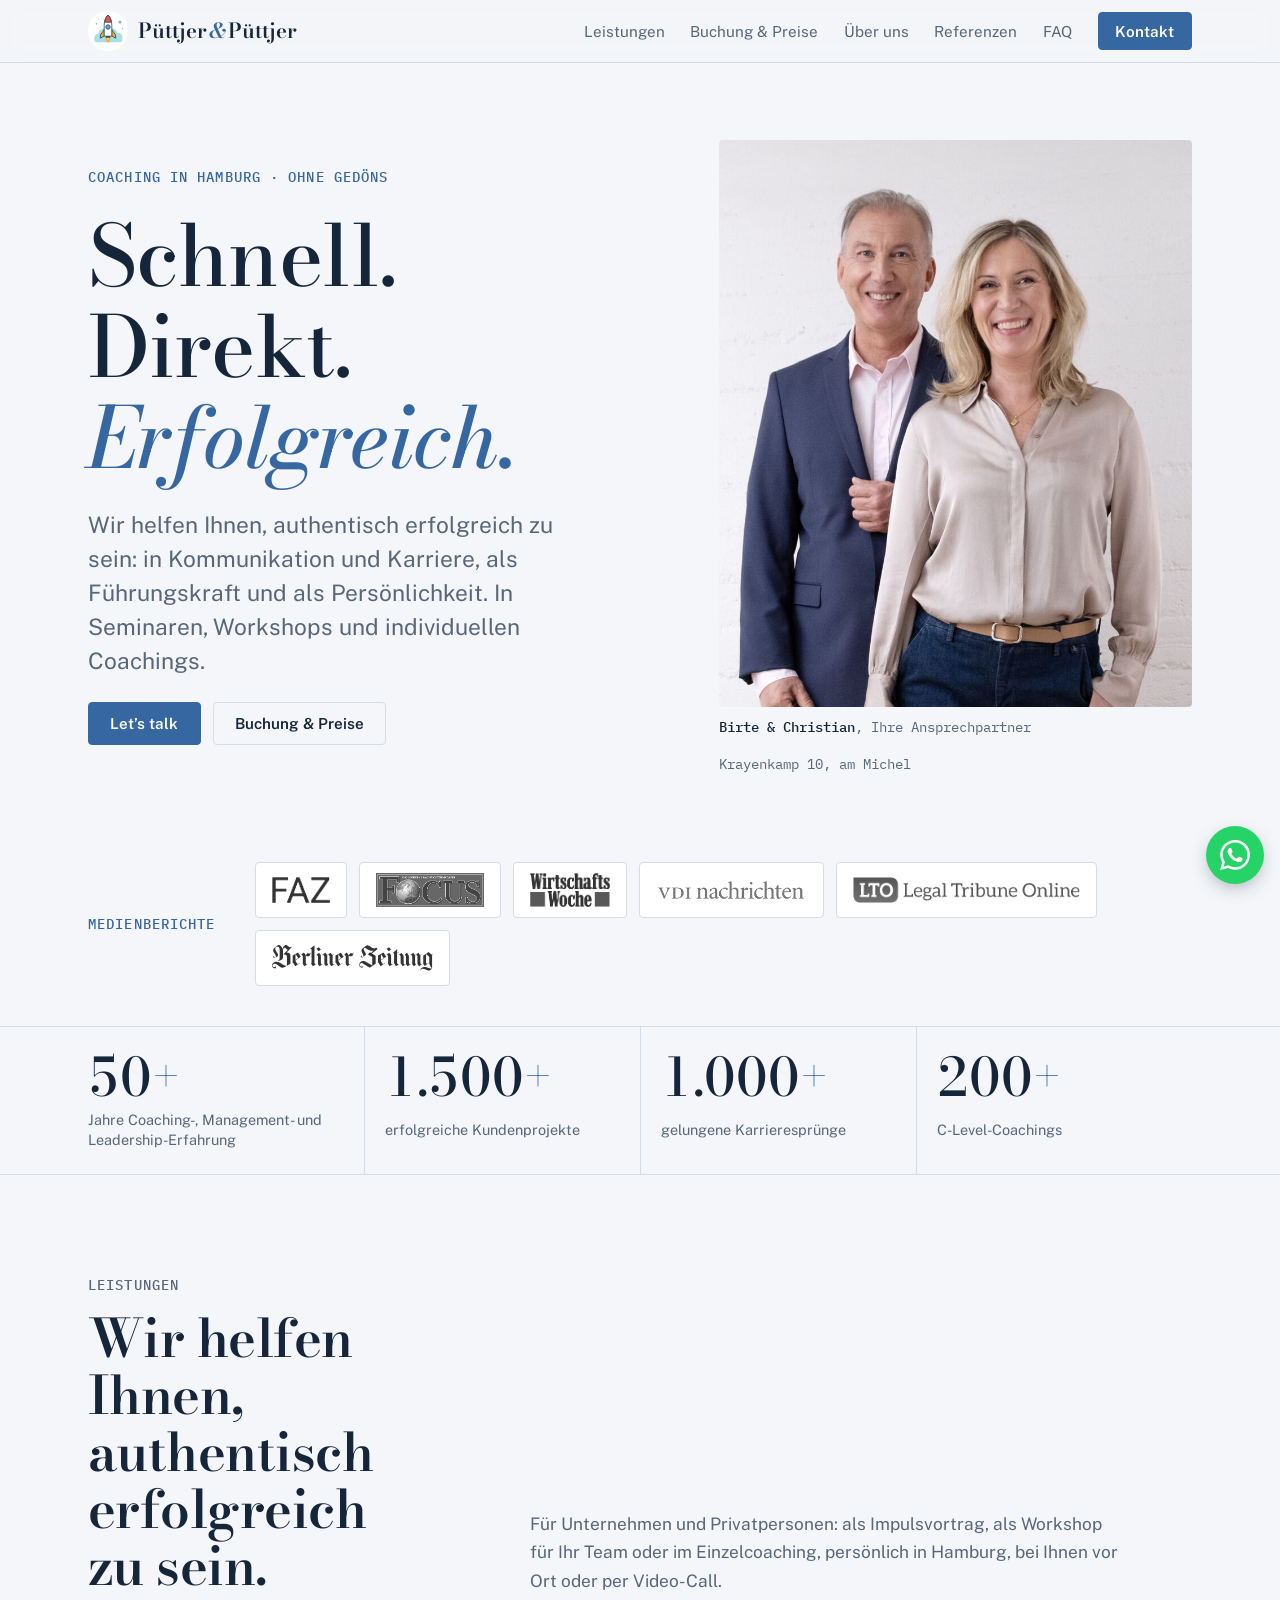
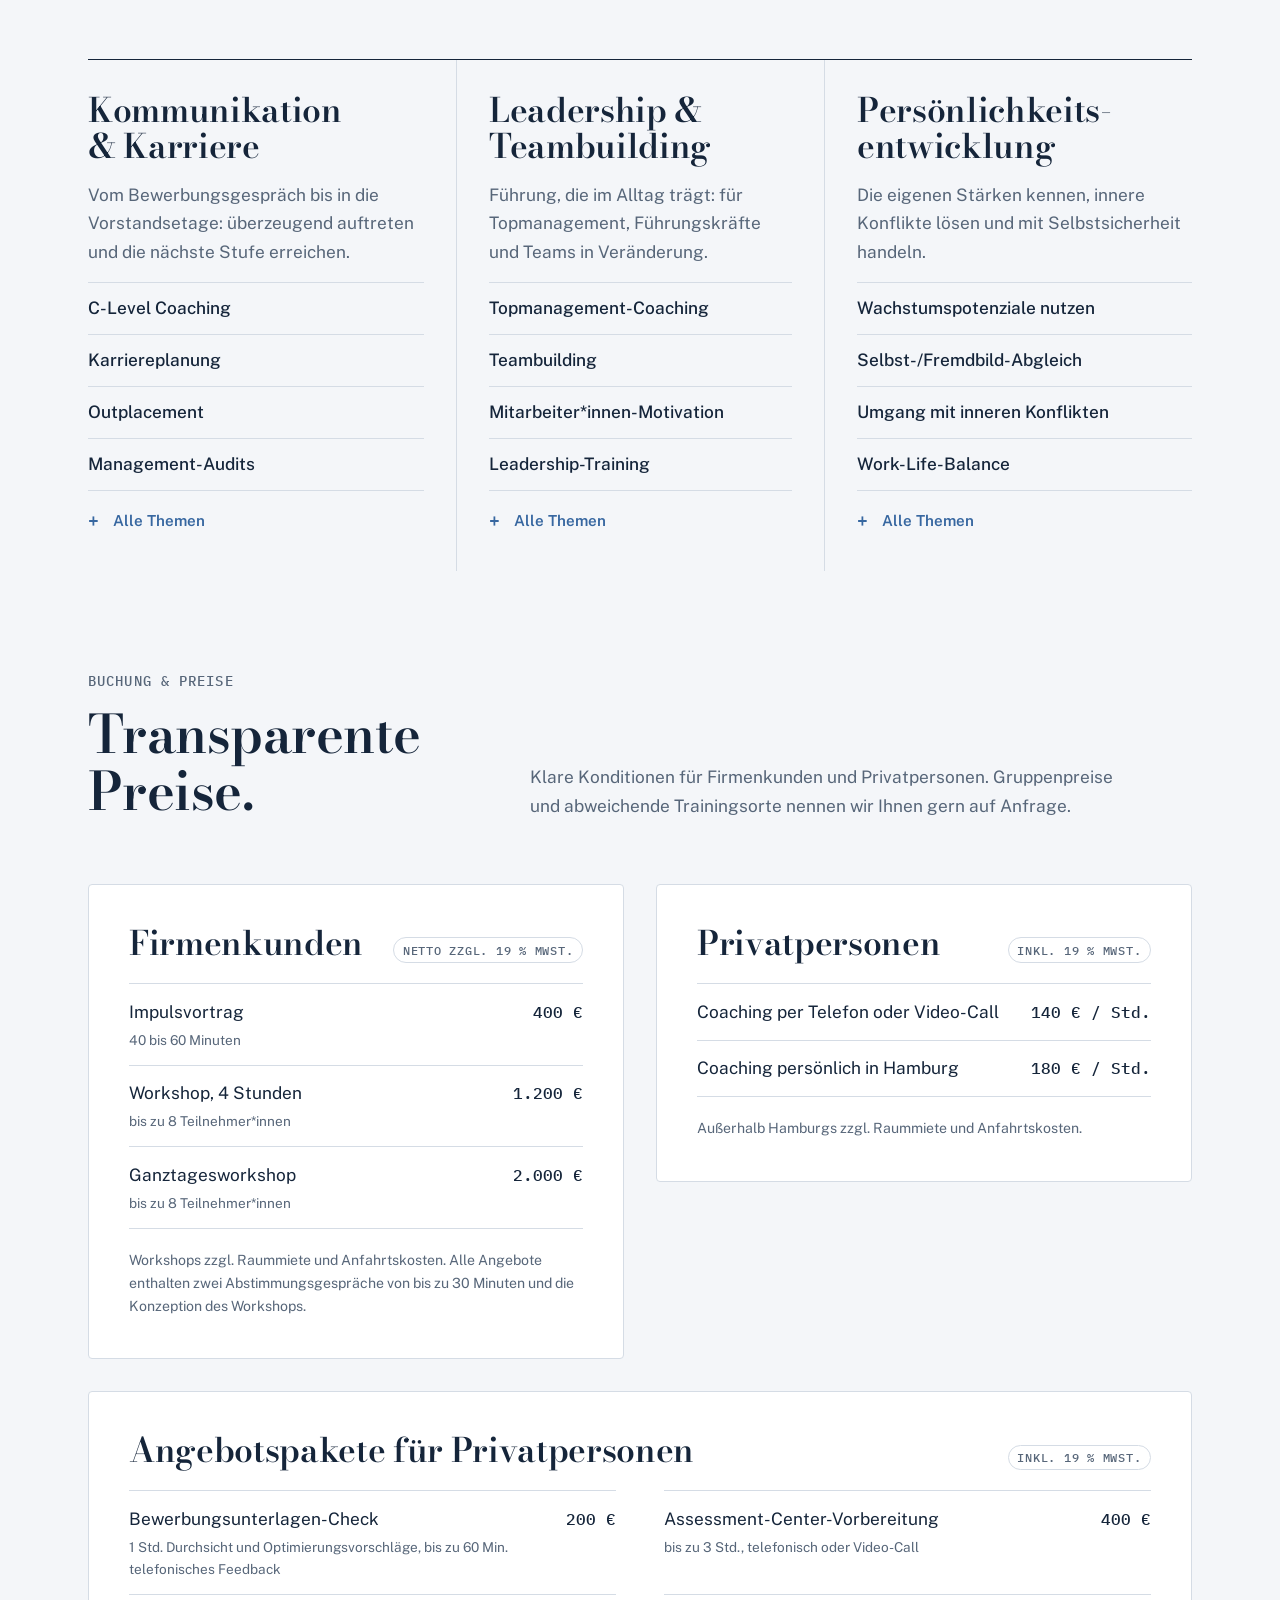
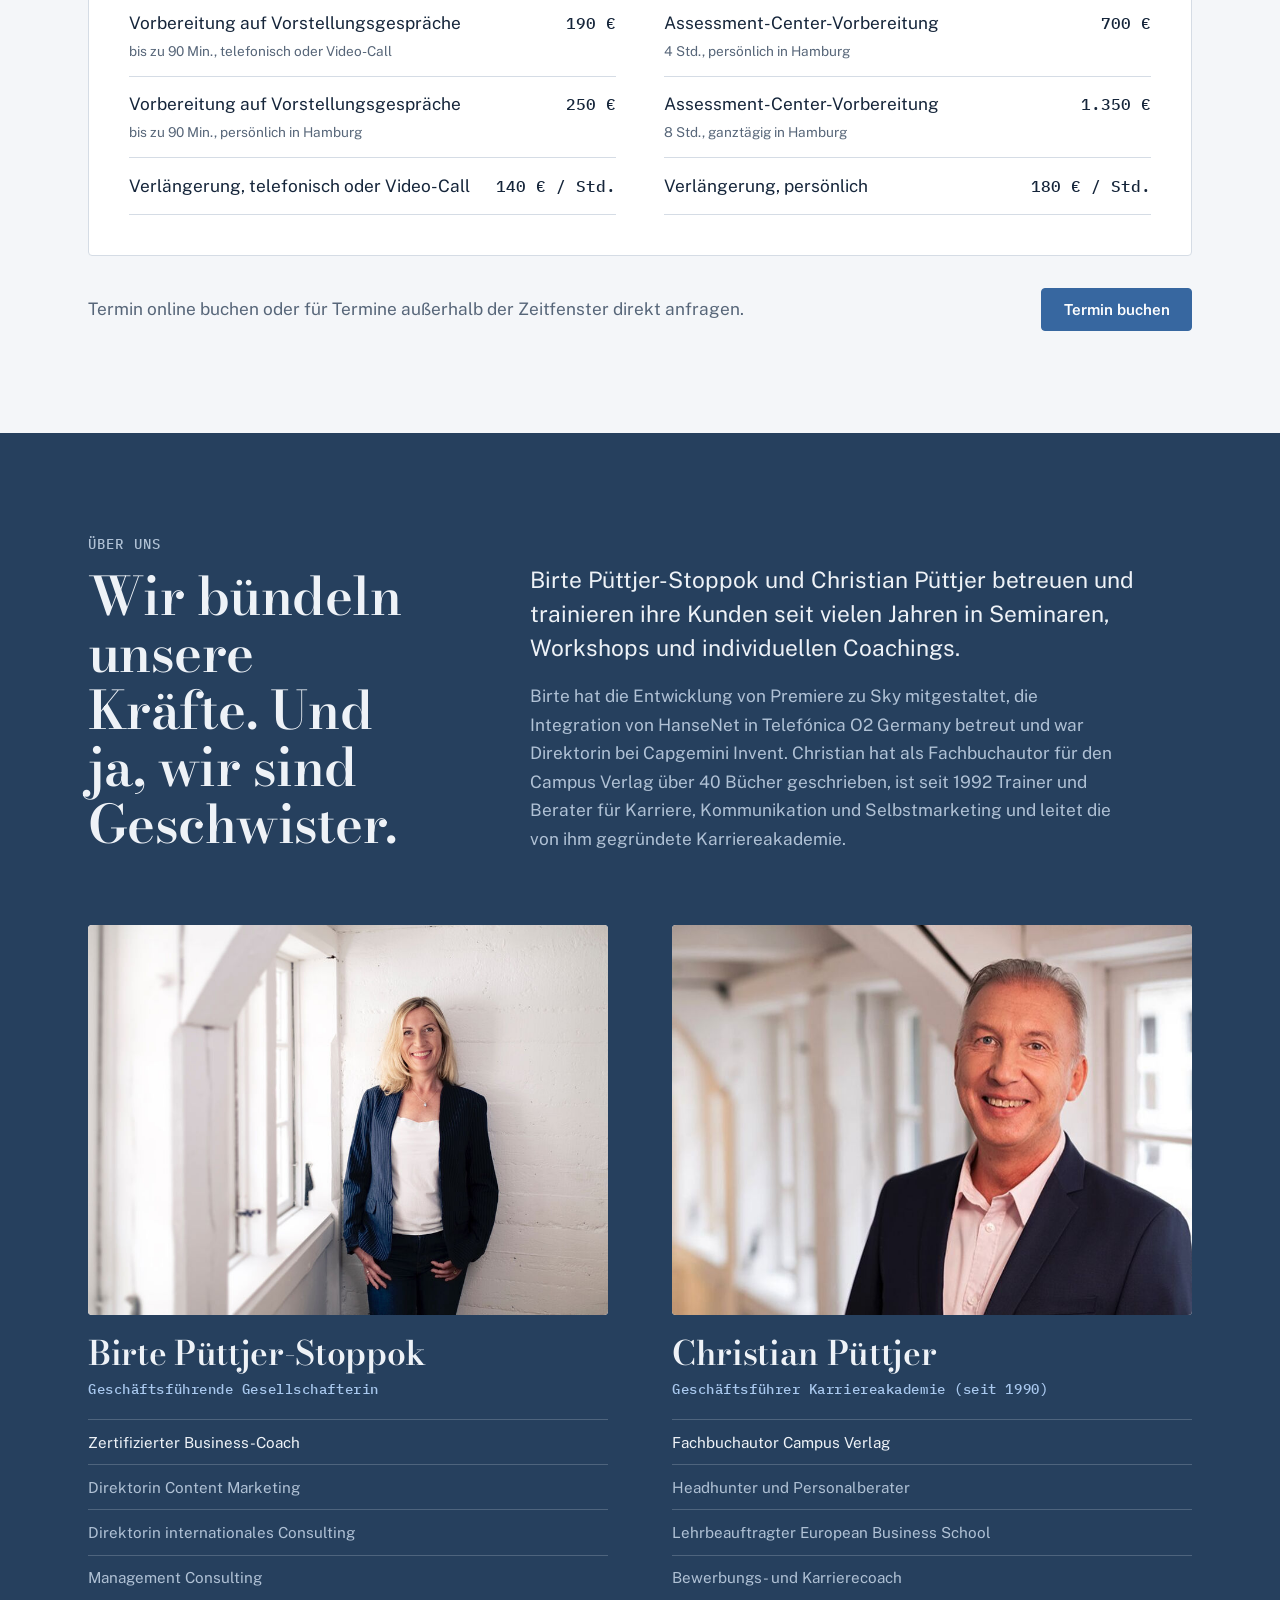
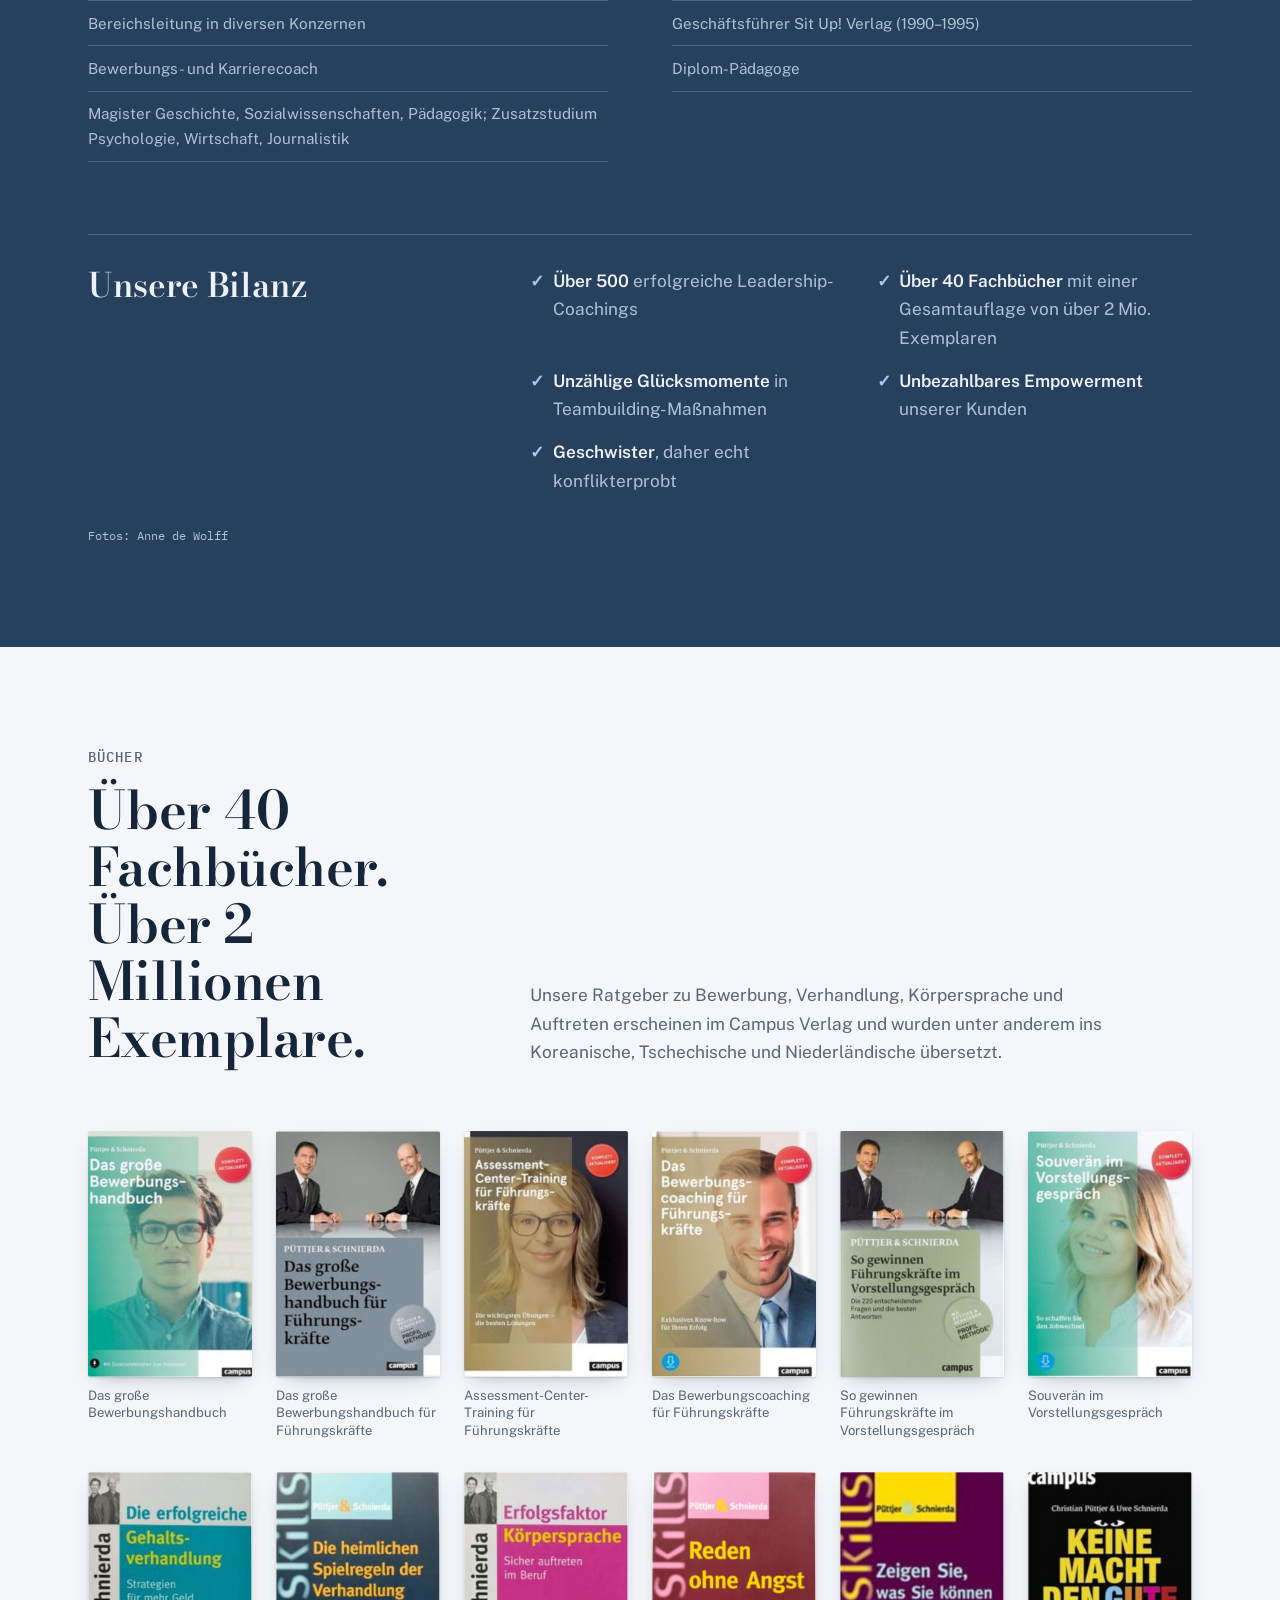
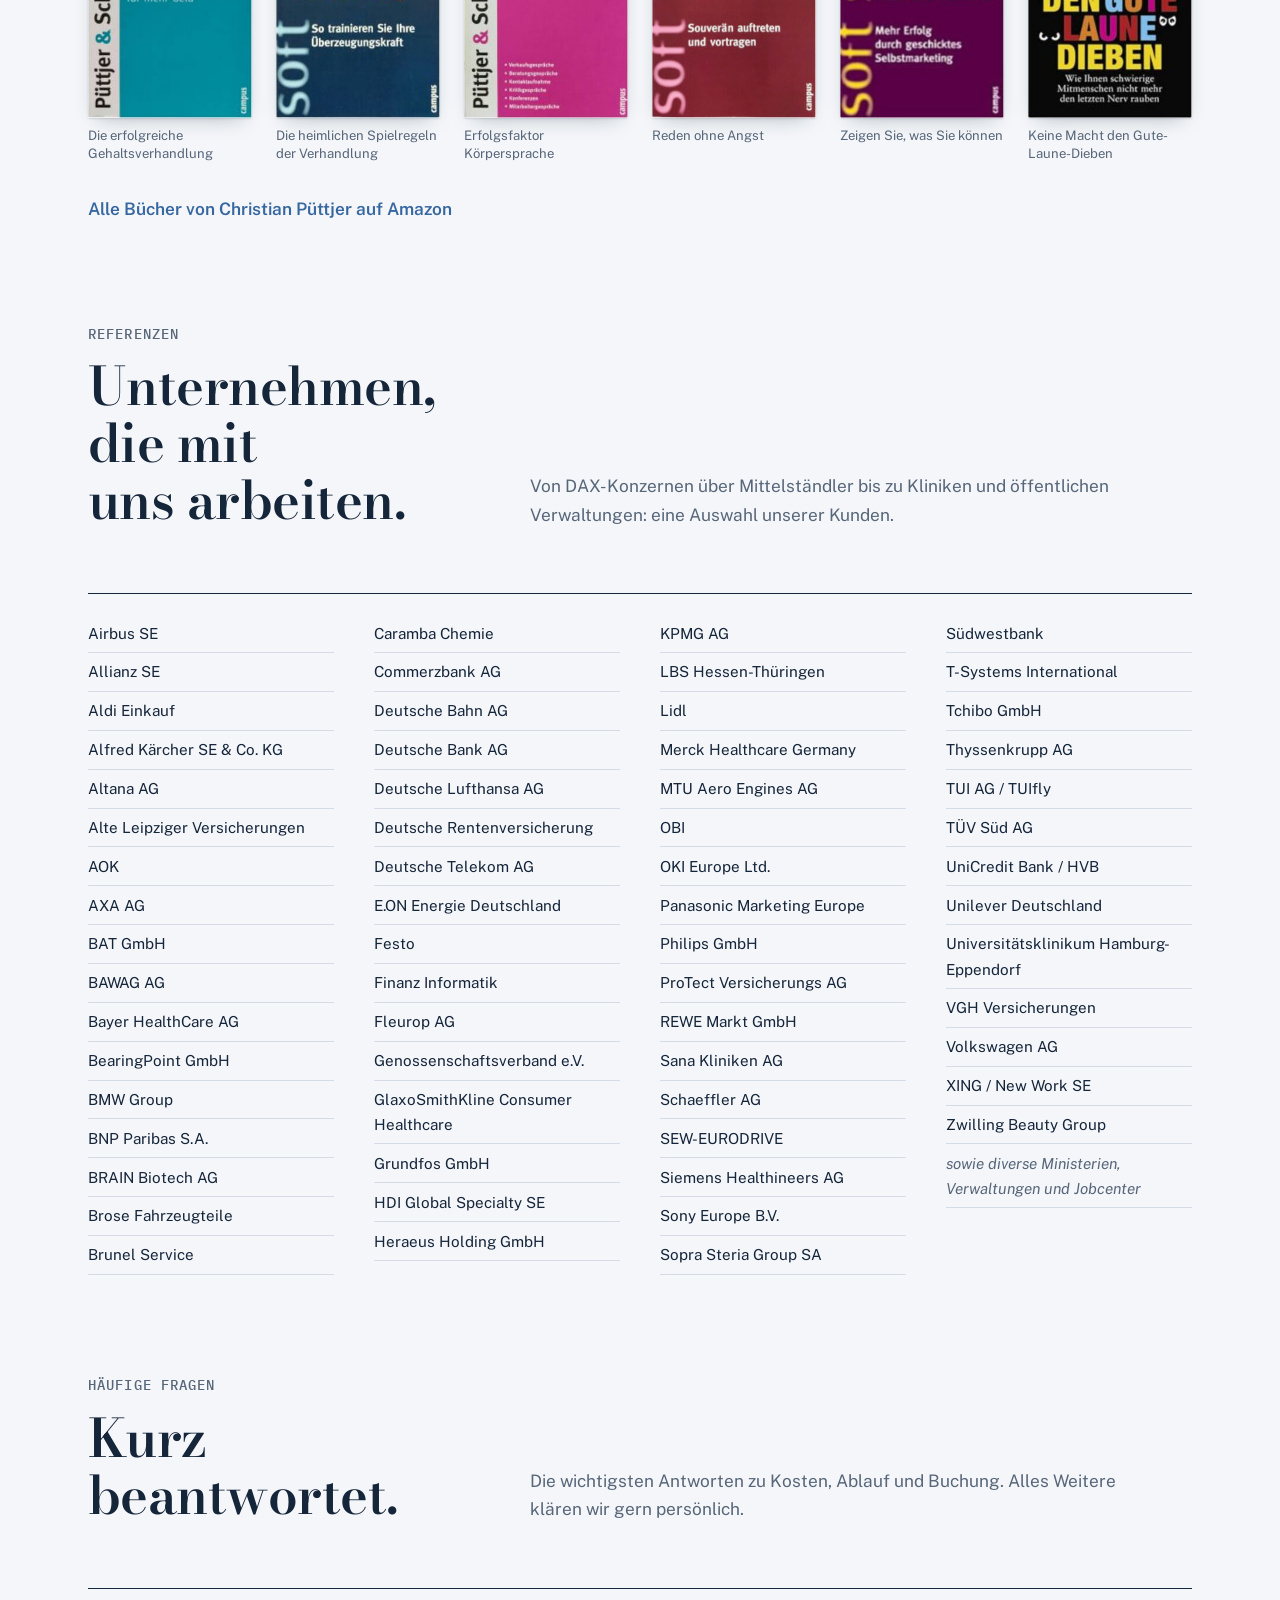
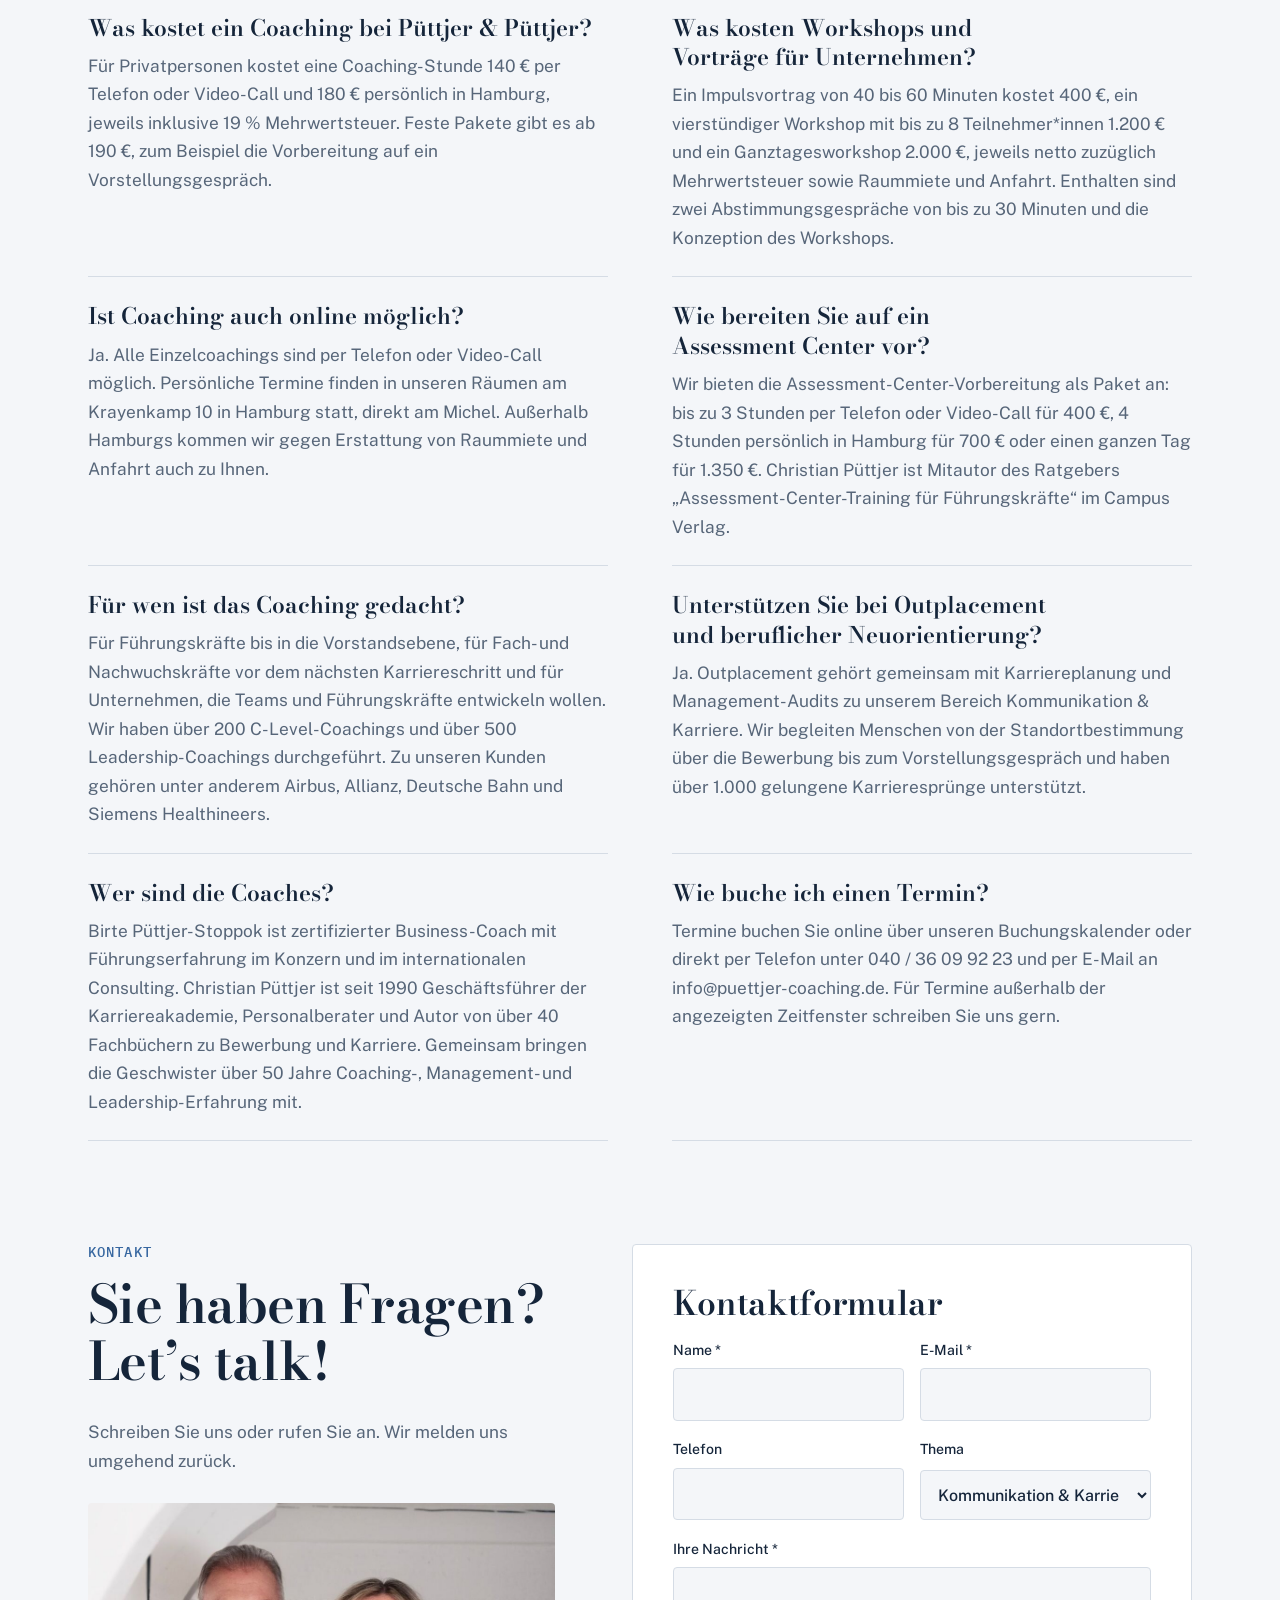
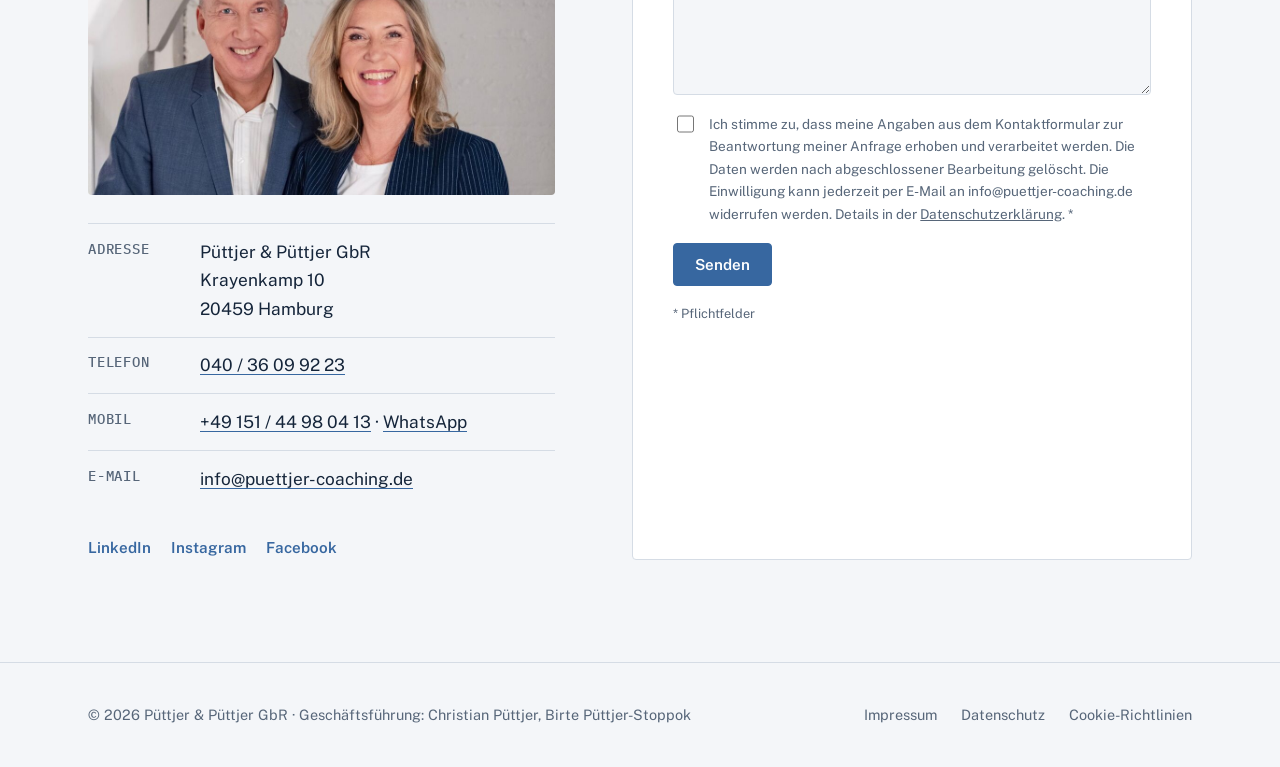
==== commit c8e5573a: "Add WhatsApp chat button from the previous site Floating button with a small contact card linking to" ====
--- a/index.html
+++ b/index.html
@@ -45,6 +45,8 @@
   --band-accent: #A9C8EE;
   --band-line: rgba(238, 242, 247, .2);
   --logo-tile: #FFFFFF;
+  --wa: #25D366;
+  --on-wa: #FFFFFF;
 
   --display: "Bodoni Moda", "Didot", "Bodoni 72", Georgia, serif;
   --body: "Public Sans", "Helvetica Neue", Arial, sans-serif;
@@ -304,6 +306,23 @@
 .site-footer nav { display: flex; flex-wrap: wrap; gap: 1.5rem; }
 .site-footer a { text-decoration: none; }
 .site-footer a:hover { color: var(--ink); }
+
+/* WhatsApp chat button (as on the previous site) */
+.wa { position: fixed; z-index: 20; right: max(16px, env(safe-area-inset-right, 0px)); bottom: calc(16px + env(safe-area-inset-bottom, 0px)); display: grid; justify-items: end; gap: 0.75rem; }
+.wa-toggle { width: 58px; height: 58px; border-radius: 50%; border: 0; cursor: pointer; display: grid; place-items: center; background: var(--wa); color: var(--on-wa); box-shadow: 0 6px 20px -6px rgba(21, 37, 58, .45); transition: transform .15s ease; }
+.wa-toggle:hover { transform: scale(1.05); }
+.wa-toggle svg { width: 30px; height: 30px; }
+.wa-card { width: min(320px, calc(100vw - 32px)); background: var(--surface); color: var(--ink); border: 1px solid var(--line); border-radius: 10px; box-shadow: 0 18px 40px -16px rgba(21, 37, 58, .45); overflow: hidden; }
+.wa-head { display: grid; grid-template-columns: 44px minmax(0, 1fr) auto; gap: 0.75rem; align-items: center; padding: 0.9rem 1rem; background: var(--band); color: var(--on-band); }
+.wa-head img { width: 44px; height: 44px; border-radius: 50%; object-fit: cover; object-position: 60% 35%; }
+.wa-kicker { font-size: 0.78rem; color: var(--on-band-muted); }
+.wa-name { font-weight: 600; }
+.wa-close { background: none; border: 0; color: var(--on-band); font-size: 1.5rem; line-height: 1; cursor: pointer; padding: 0.25rem; }
+.wa-body { padding: 1rem; display: grid; gap: 1rem; }
+.wa-bubble { background: var(--accent-soft); border-radius: 0 10px 10px 10px; padding: 0.75rem 0.9rem; font-size: 0.95rem; }
+.wa-cta { display: inline-flex; justify-content: center; align-items: center; gap: 0.5rem; padding: 0.8em 1.2em; border-radius: var(--radius); background: var(--wa); color: var(--on-wa); font-weight: 600; text-decoration: none; }
+.wa-cta svg { width: 20px; height: 20px; }
+@media (max-width: 600px) { .site-footer { padding-bottom: 6rem; } }
 
 /* Load sequence: content is visible at rest; the hero only eases in. */
 @keyframes rise { from { transform: translateY(12px); opacity: .001; } to { transform: none; opacity: 1; } }
@@ -1184,7 +1203,7 @@
         <dl class="contact-list">
           <div><dt>Adresse</dt><dd>Püttjer &amp; Püttjer GbR<br>Krayenkamp 10<br>20459 Hamburg</dd></div>
           <div><dt>Telefon</dt><dd><a href="tel:+494036099223">040 / 36 09 92 23</a></dd></div>
-          <div><dt>Mobil</dt><dd><a href="tel:+4915144980413">+49 151 / 44 98 04 13</a></dd></div>
+          <div><dt>Mobil</dt><dd><a href="tel:+4915144980413">+49 151 / 44 98 04 13</a> · <a href="https://wa.me/4915144980413" target="_blank" rel="noopener">WhatsApp</a></dd></div>
           <div><dt>E-Mail</dt><dd><a href="mailto:info@puettjer-coaching.de">info@puettjer-coaching.de</a></dd></div>
         </dl>
         <div class="social">
@@ -1235,8 +1254,30 @@
   </div>
 </footer>
 
+<div class="wa">
+  <div class="wa-card" id="wa-card" role="dialog" aria-labelledby="wa-title" hidden>
+    <div class="wa-head">
+      <img src="assets/duo.jpg" alt="" width="44" height="44" loading="lazy">
+      <div><p class="wa-kicker">Ihre Ansprechpartner</p><p class="wa-name" id="wa-title">Birte und Christian</p></div>
+      <button class="wa-close" id="wa-close" type="button" aria-label="Schließen">×</button>
+    </div>
+    <div class="wa-body">
+      <p class="wa-bubble"><strong>Sie haben Fragen?</strong><br>Schreiben Sie uns, wir melden uns umgehend zurück.</p>
+      <a class="wa-cta" href="https://wa.me/4915144980413" target="_blank" rel="noopener"><svg viewBox="0 0 24 24" aria-hidden="true" focusable="false"><path fill="currentColor" d="M17.472 14.382c-.297-.149-1.758-.867-2.03-.967-.273-.099-.471-.148-.67.15-.197.297-.767.966-.94 1.164-.173.199-.347.223-.644.075-.297-.15-1.255-.463-2.39-1.475-.883-.788-1.48-1.761-1.653-2.059-.173-.297-.018-.458.13-.606.134-.133.298-.347.446-.52.149-.174.198-.298.298-.497.099-.198.05-.371-.025-.52-.075-.149-.669-1.612-.916-2.207-.242-.579-.487-.5-.669-.51-.173-.008-.371-.01-.57-.01-.198 0-.52.074-.792.372-.272.297-1.04 1.016-1.04 2.479 0 1.462 1.065 2.875 1.213 3.074.149.198 2.096 3.2 5.077 4.487.709.306 1.262.489 1.694.625.712.227 1.36.195 1.871.118.571-.085 1.758-.719 2.006-1.413.248-.694.248-1.289.173-1.413-.074-.124-.272-.198-.57-.347m-5.421 7.403h-.004a9.87 9.87 0 01-5.031-1.378l-.361-.214-3.741.982.998-3.648-.235-.374a9.86 9.86 0 01-1.51-5.26c.001-5.45 4.436-9.884 9.888-9.884 2.64 0 5.122 1.03 6.988 2.898a9.825 9.825 0 012.893 6.994c-.003 5.45-4.437 9.884-9.885 9.884m8.413-18.297A11.815 11.815 0 0012.05 0C5.495 0 .16 5.335.157 11.892c0 2.096.547 4.142 1.588 5.945L.057 24l6.305-1.654a11.882 11.882 0 005.683 1.448h.005c6.554 0 11.89-5.335 11.893-11.893a11.821 11.821 0 00-3.48-8.413Z"/></svg> Let’s talk!</a>
+    </div>
+  </div>
+  <button class="wa-toggle" id="wa-toggle" type="button" aria-expanded="false" aria-controls="wa-card" aria-label="Per WhatsApp schreiben"><svg viewBox="0 0 24 24" aria-hidden="true" focusable="false"><path fill="currentColor" d="M17.472 14.382c-.297-.149-1.758-.867-2.03-.967-.273-.099-.471-.148-.67.15-.197.297-.767.966-.94 1.164-.173.199-.347.223-.644.075-.297-.15-1.255-.463-2.39-1.475-.883-.788-1.48-1.761-1.653-2.059-.173-.297-.018-.458.13-.606.134-.133.298-.347.446-.52.149-.174.198-.298.298-.497.099-.198.05-.371-.025-.52-.075-.149-.669-1.612-.916-2.207-.242-.579-.487-.5-.669-.51-.173-.008-.371-.01-.57-.01-.198 0-.52.074-.792.372-.272.297-1.04 1.016-1.04 2.479 0 1.462 1.065 2.875 1.213 3.074.149.198 2.096 3.2 5.077 4.487.709.306 1.262.489 1.694.625.712.227 1.36.195 1.871.118.571-.085 1.758-.719 2.006-1.413.248-.694.248-1.289.173-1.413-.074-.124-.272-.198-.57-.347m-5.421 7.403h-.004a9.87 9.87 0 01-5.031-1.378l-.361-.214-3.741.982.998-3.648-.235-.374a9.86 9.86 0 01-1.51-5.26c.001-5.45 4.436-9.884 9.888-9.884 2.64 0 5.122 1.03 6.988 2.898a9.825 9.825 0 012.893 6.994c-.003 5.45-4.437 9.884-9.885 9.884m8.413-18.297A11.815 11.815 0 0012.05 0C5.495 0 .16 5.335.157 11.892c0 2.096.547 4.142 1.588 5.945L.057 24l6.305-1.654a11.882 11.882 0 005.683 1.448h.005c6.554 0 11.89-5.335 11.893-11.893a11.821 11.821 0 00-3.48-8.413Z"/></svg></button>
+</div>
+
 <script>
   document.getElementById('year').textContent = new Date().getFullYear();
+  (function () {
+    var card = document.getElementById('wa-card'), toggle = document.getElementById('wa-toggle');
+    function set(open) { card.hidden = !open; toggle.setAttribute('aria-expanded', String(open)); }
+    toggle.addEventListener('click', function () { set(card.hidden); });
+    document.getElementById('wa-close').addEventListener('click', function () { set(false); toggle.focus(); });
+    document.addEventListener('keydown', function (e) { if (e.key === 'Escape' && !card.hidden) { set(false); toggle.focus(); } });
+  })();
   // Placeholder until the form is connected to a mail backend: prepares an e-mail in the visitor's mail program.
   document.getElementById('contact-form').addEventListener('submit', function (e) {
     e.preventDefault();
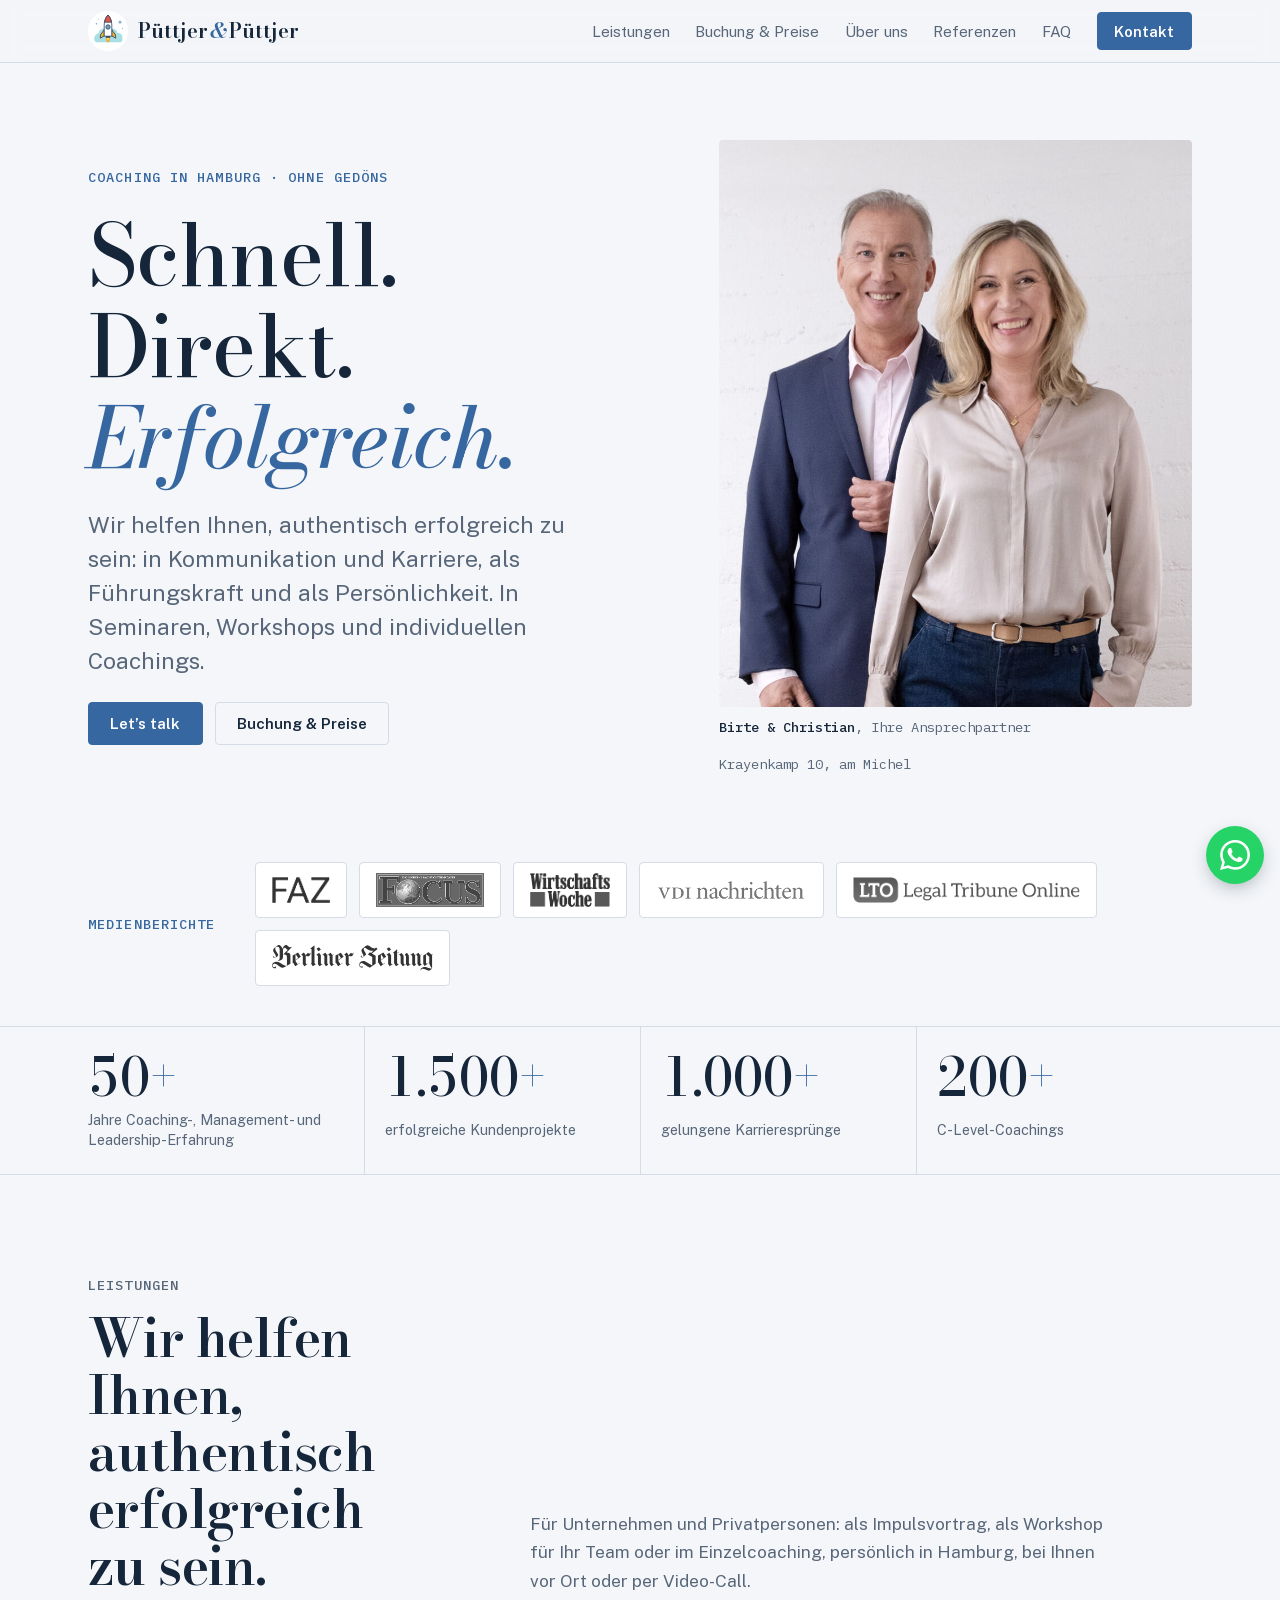
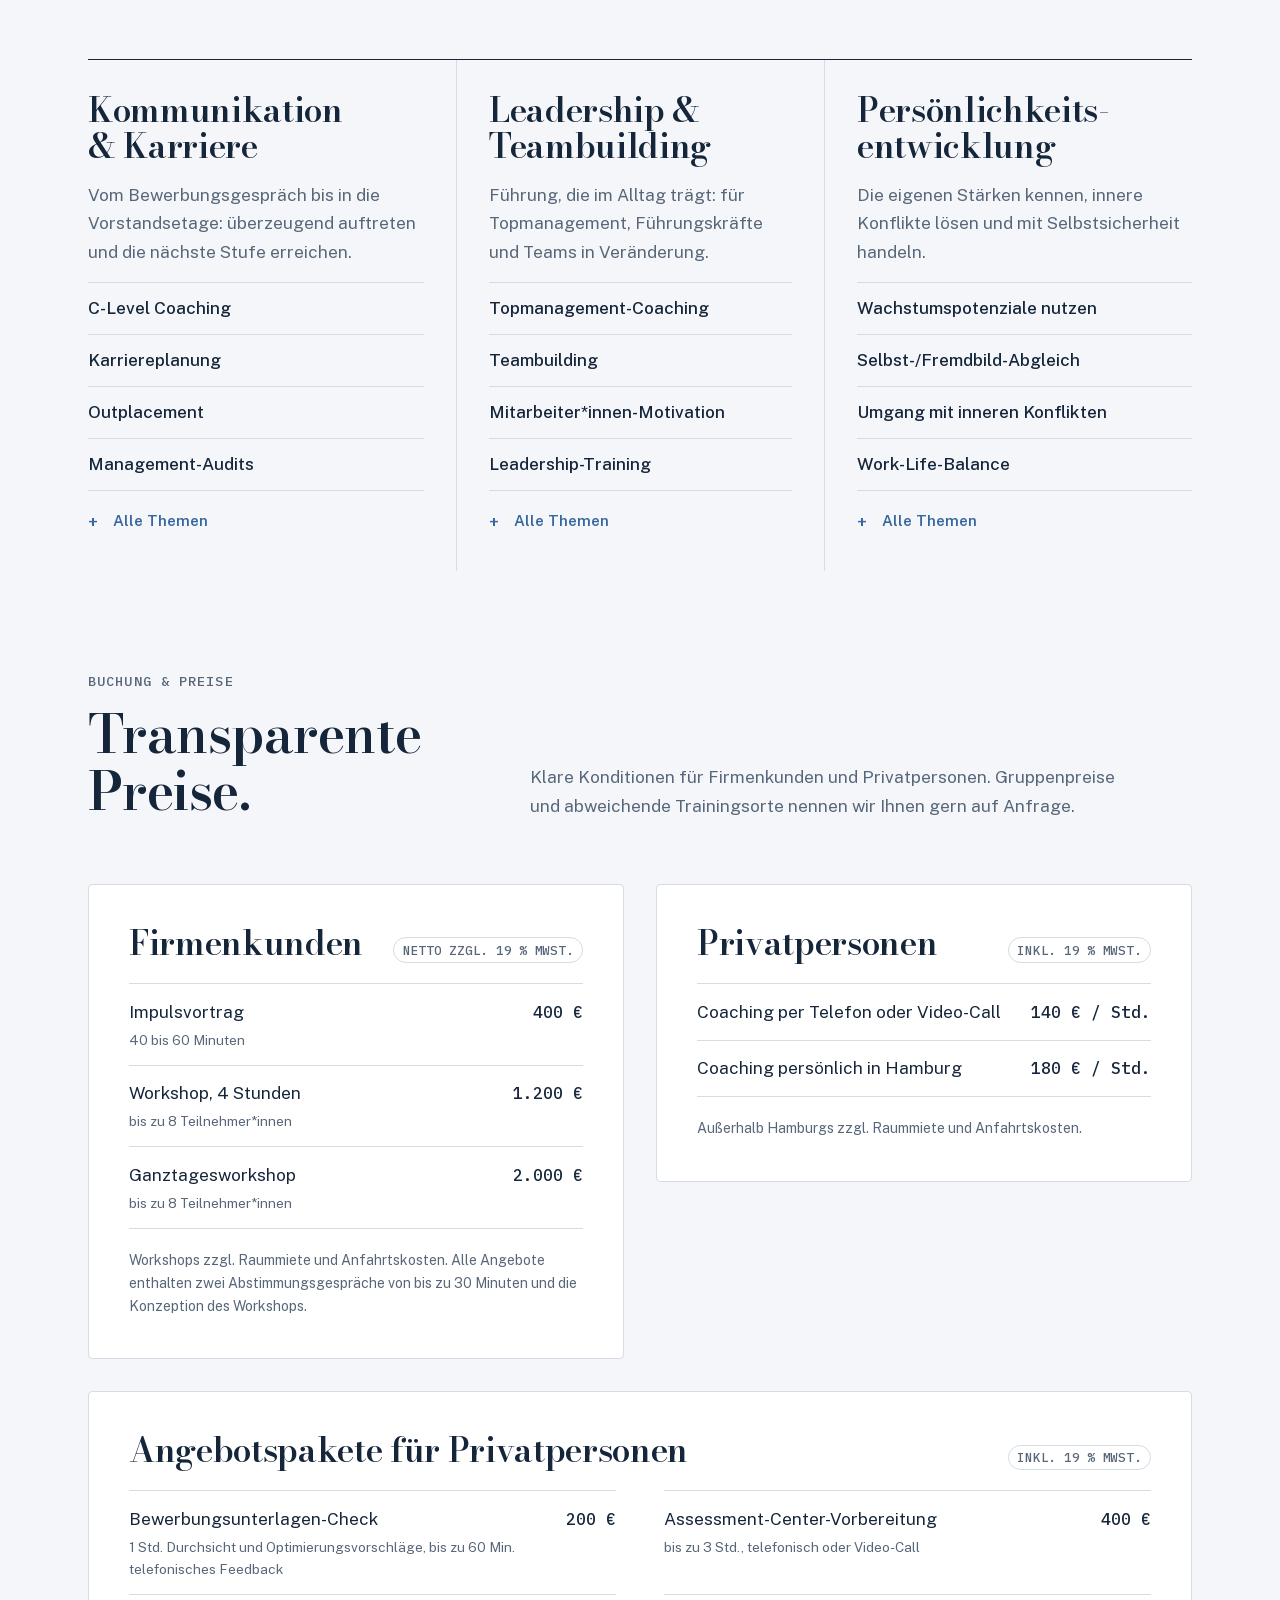
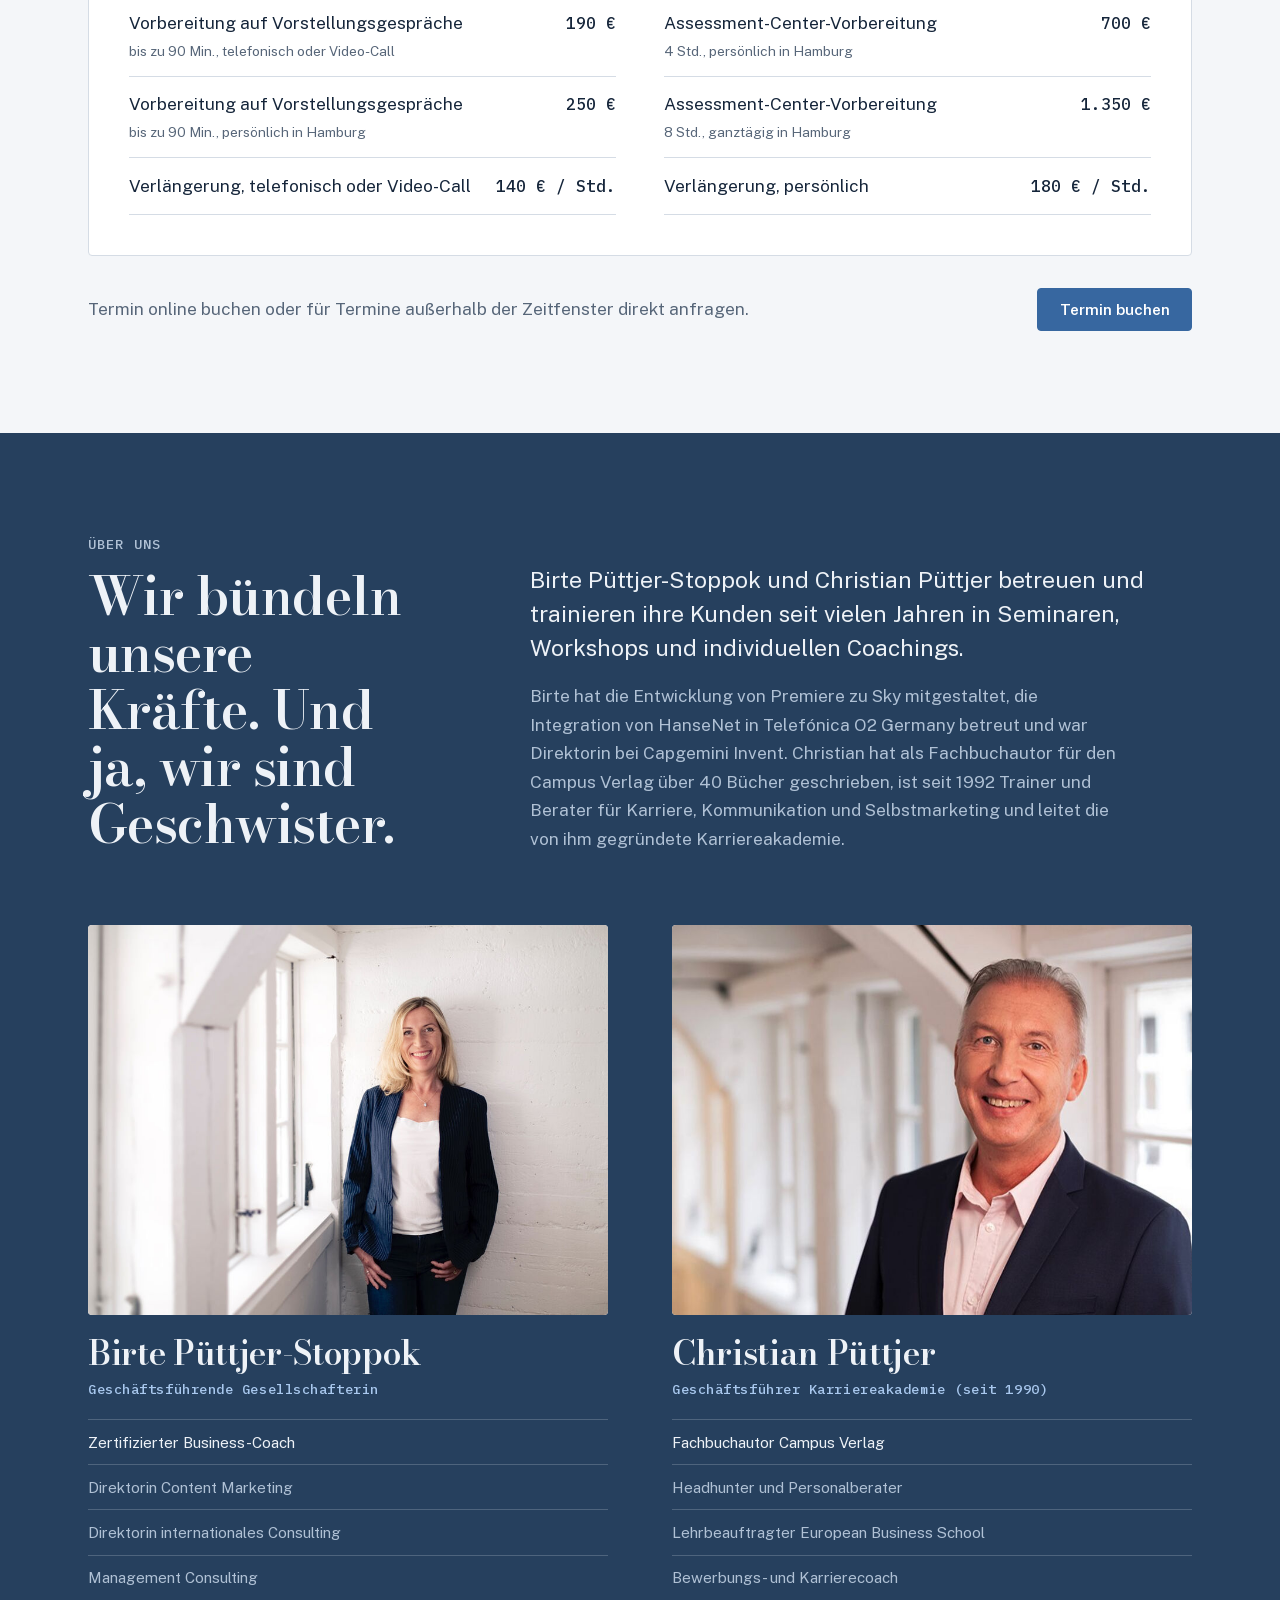
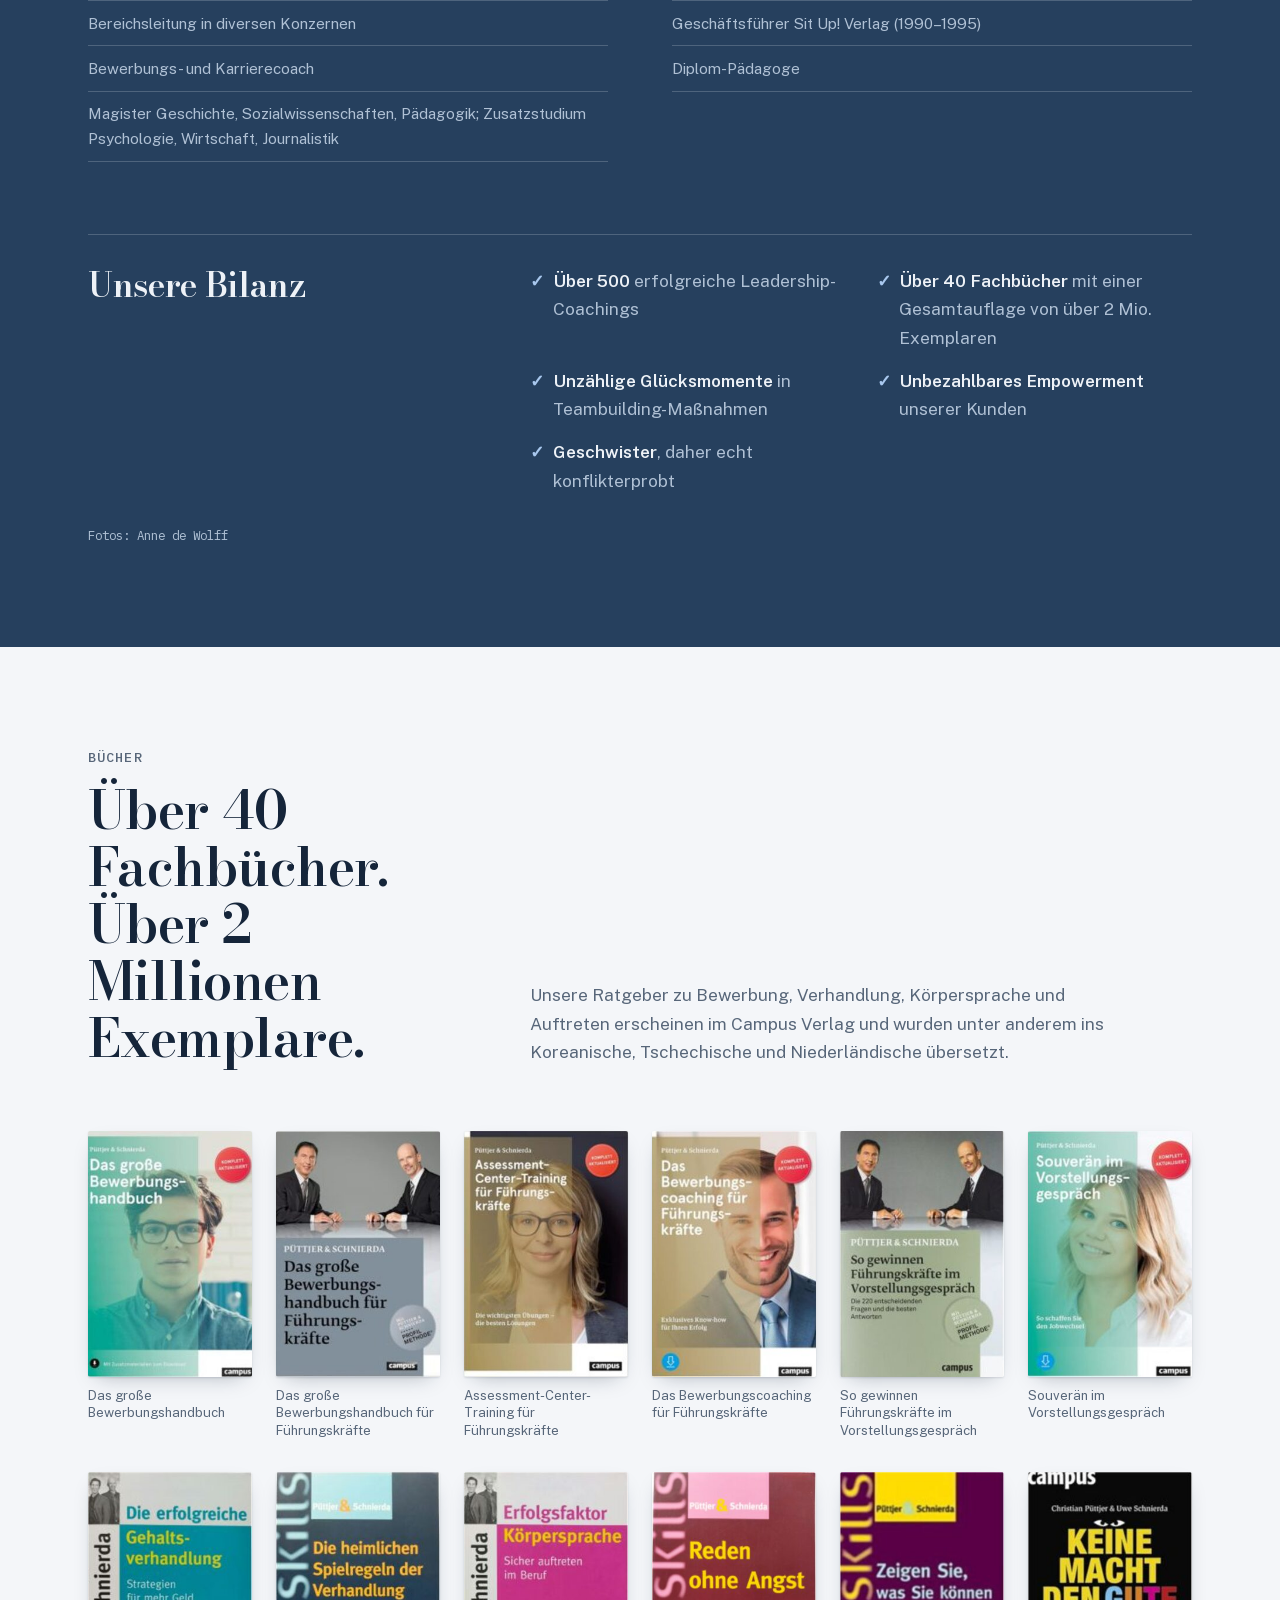
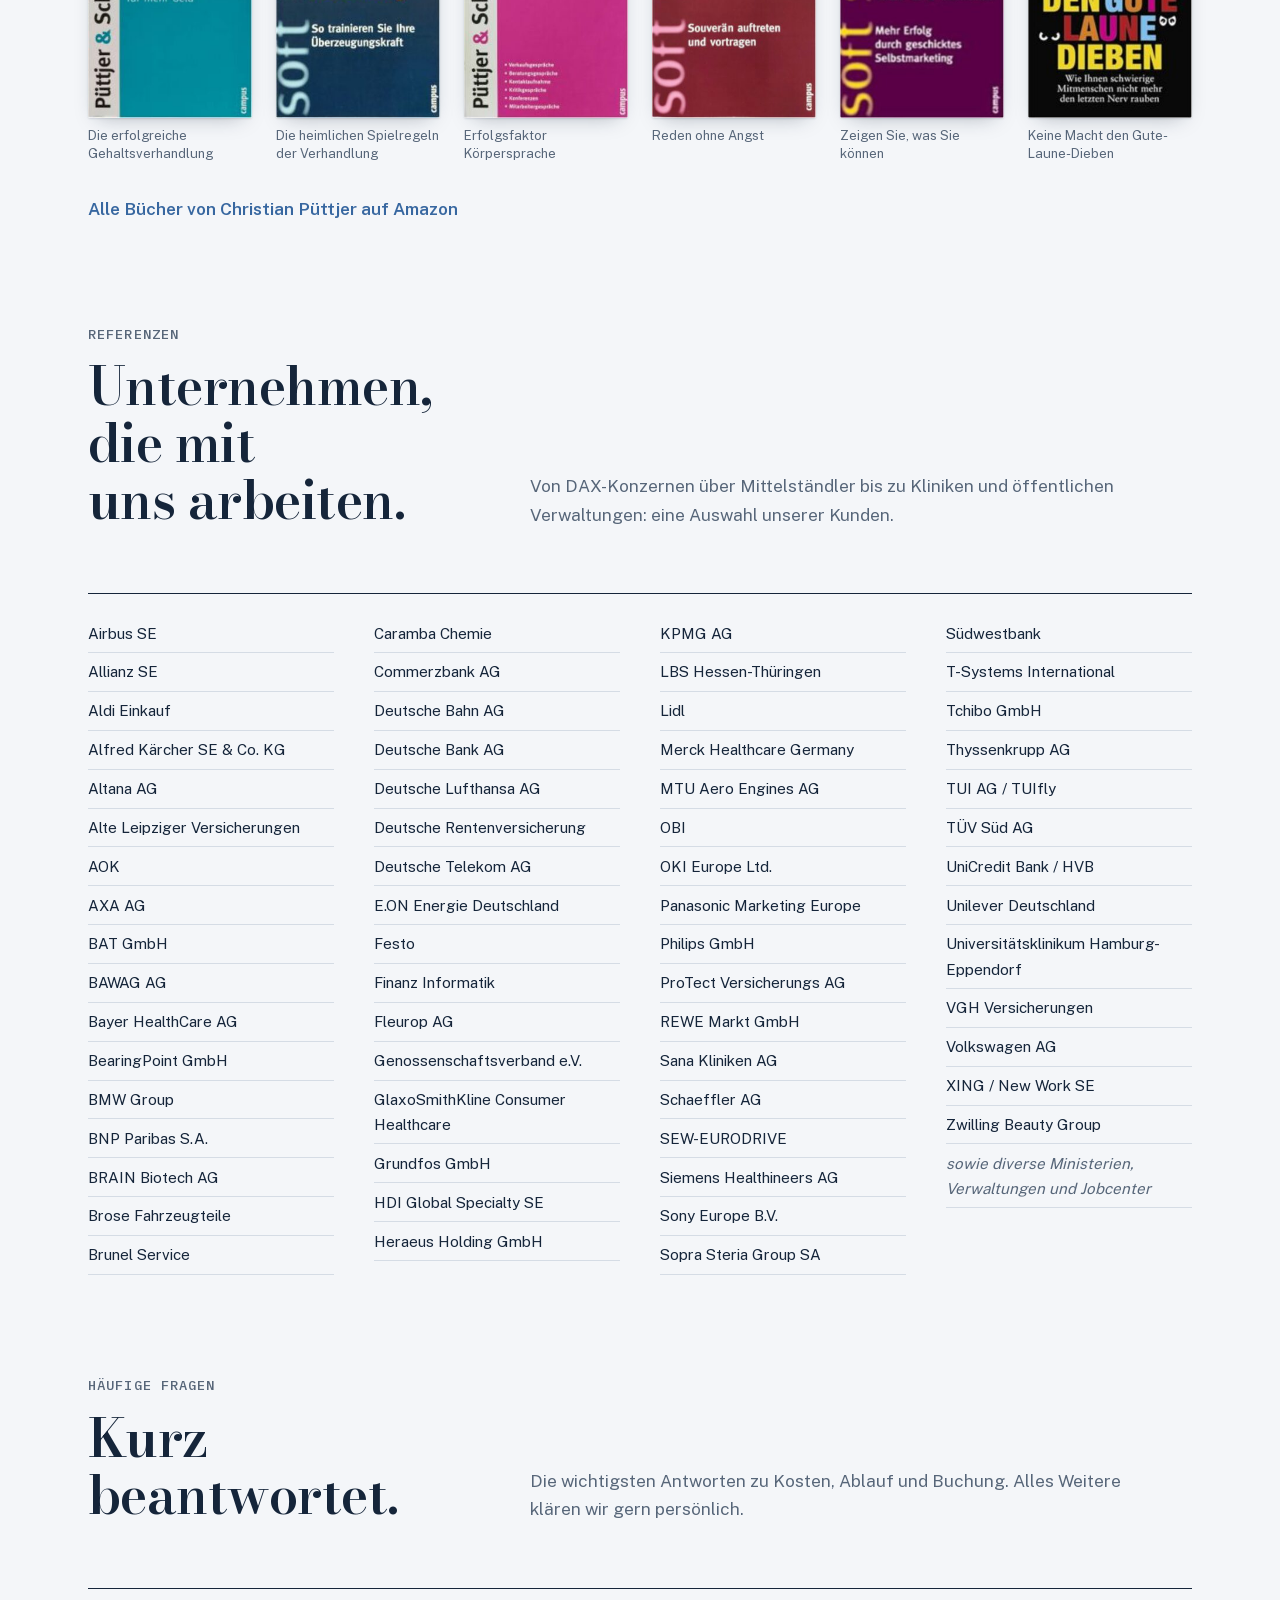
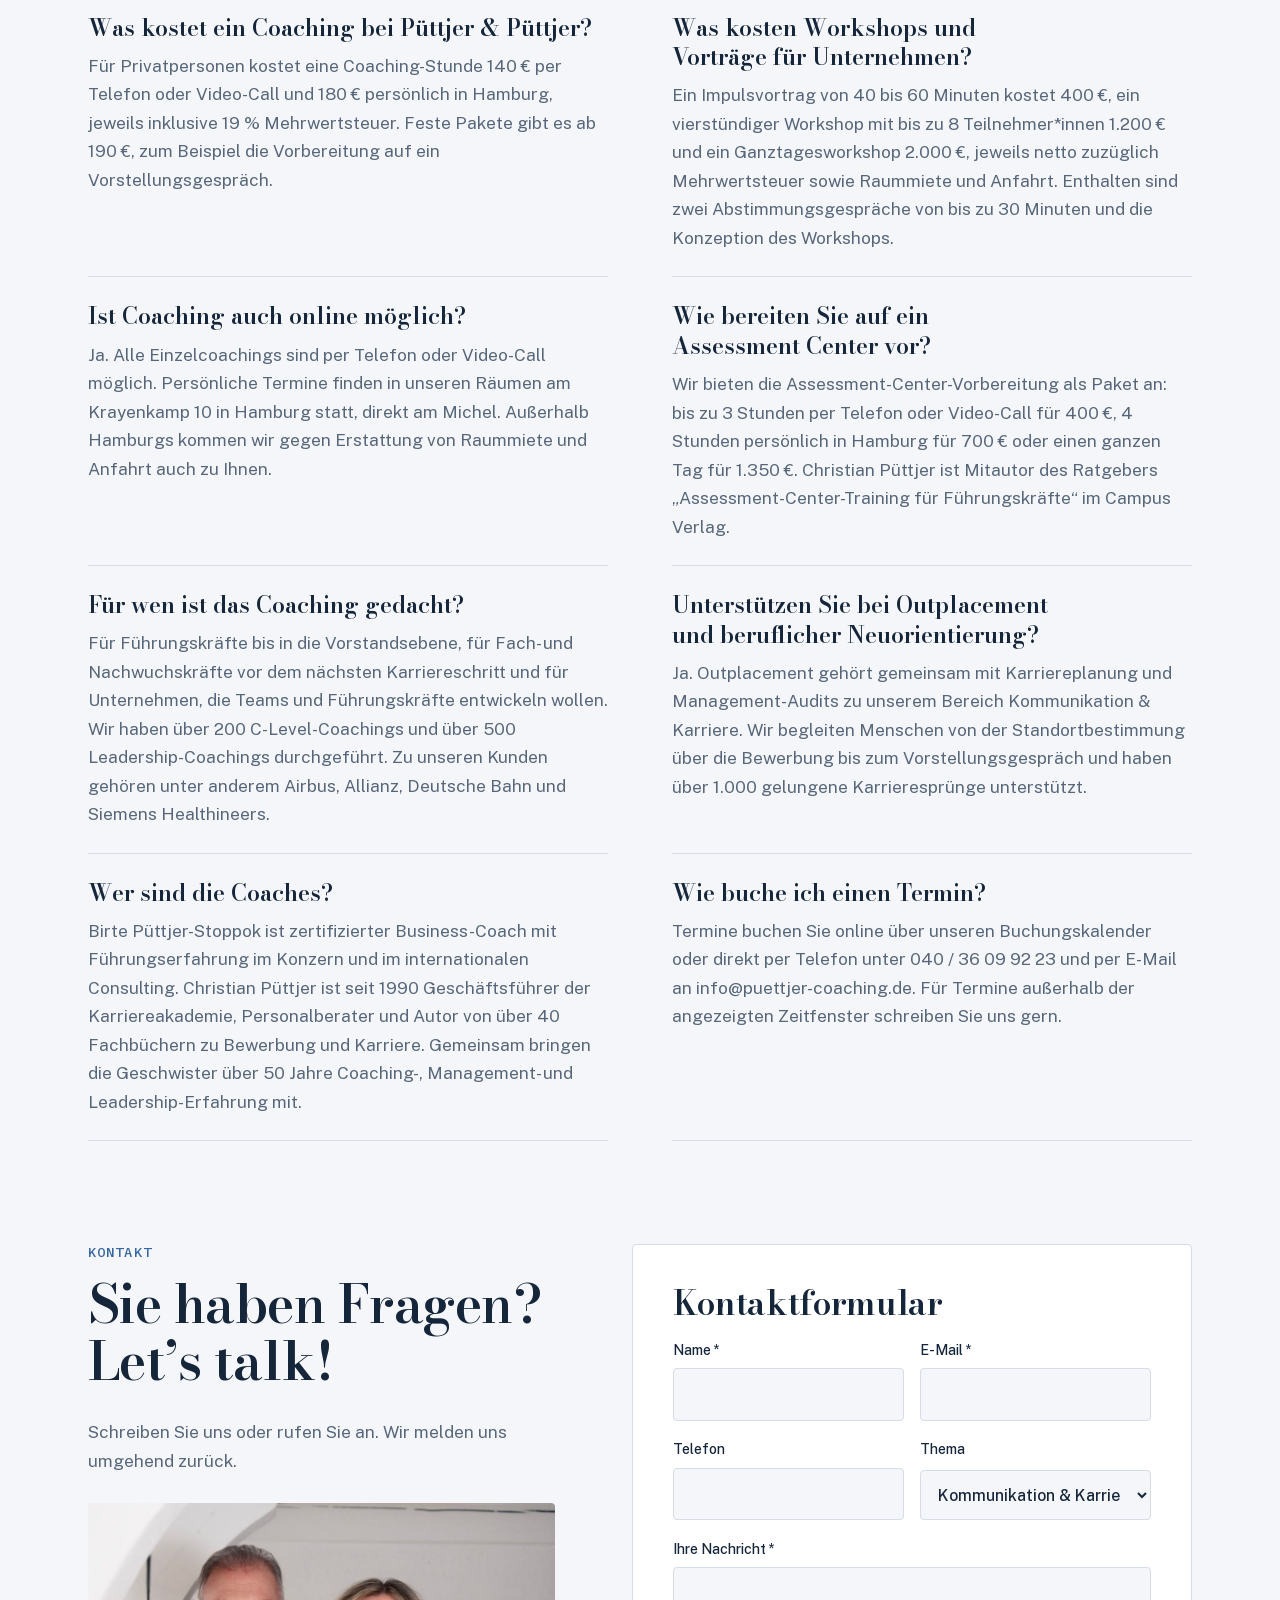
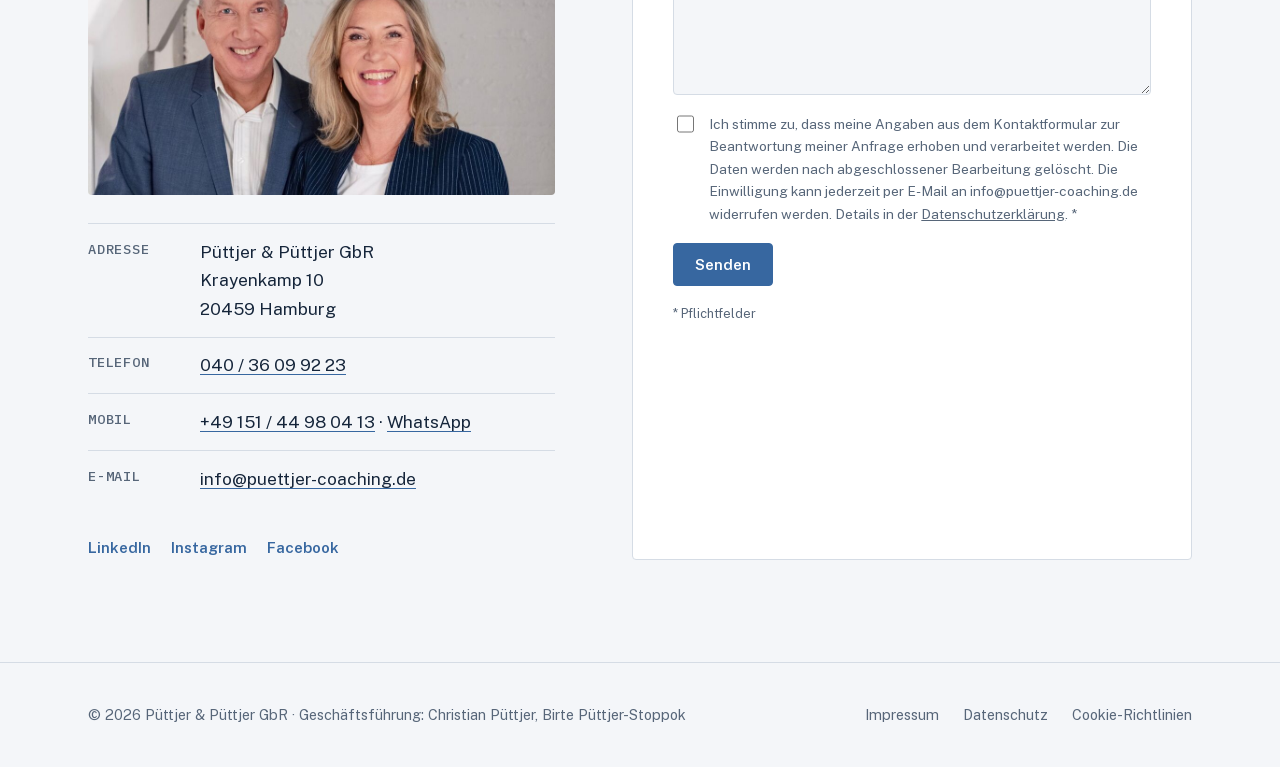
==== commit 18f655da: "Add Impressum, Datenschutz and Cookie-Richtlinien; self-host fonts - Legal pages at the old URLs (/i" ====
--- a/index.html
+++ b/index.html
@@ -25,312 +25,10 @@
 <link rel="apple-touch-icon" href="assets/apple-touch-icon.png">
 <link rel="icon" href="assets/logo-mark.svg" type="image/svg+xml">
 <link rel="icon" href="assets/favicon.png" sizes="64x64">
-<link rel="preconnect" href="https://fonts.googleapis.com">
-<link rel="preconnect" href="https://fonts.gstatic.com" crossorigin>
-<link rel="stylesheet" href="https://fonts.googleapis.com/css2?family=Bodoni+Moda:ital,opsz,wght@0,6..96,400..700;1,6..96,400..700&family=Public+Sans:wght@400;500;600;700&family=IBM+Plex+Mono:wght@400;500&display=swap">
-<style>
-/* Layout: harbour ledger in the brand's navy. Asymmetric two-track grid, hairline rules, figures and prices set like a logbook. Bright studio photography carries the warmth. */
-:root {
-  --paper: #F4F6F9;
-  --surface: #FFFFFF;
-  --ink: #15253A;
-  --muted: #576679;
-  --line: #D5DCE5;
-  --accent: #3767A0;
-  --accent-soft: #E2EAF4;
-  --on-accent: #FFFFFF;
-  --band: #26405E;
-  --on-band: #EEF2F7;
-  --on-band-muted: #B0C1D5;
-  --band-accent: #A9C8EE;
-  --band-line: rgba(238, 242, 247, .2);
-  --logo-tile: #FFFFFF;
-  --wa: #25D366;
-  --on-wa: #FFFFFF;
-
-  --display: "Bodoni Moda", "Didot", "Bodoni 72", Georgia, serif;
-  --body: "Public Sans", "Helvetica Neue", Arial, sans-serif;
-  --mono: "IBM Plex Mono", ui-monospace, "SFMono-Regular", Menlo, monospace;
-
-  --step--1: clamp(0.8rem, 0.78rem + 0.1vw, 0.86rem);
-  --step-0: clamp(1rem, 0.96rem + 0.2vw, 1.08rem);
-  --step-1: clamp(1.18rem, 1.08rem + 0.5vw, 1.42rem);
-  --step-2: clamp(1.5rem, 1.25rem + 1.1vw, 2.1rem);
-  --step-3: clamp(2rem, 1.5rem + 2.3vw, 3.3rem);
-  --step-4: clamp(2.6rem, 1.6rem + 4.6vw, 5.4rem);
-
-  --wrap: 74rem;
-  --gutter: clamp(16px, 4vw, 40px);
-  --radius: 4px;
-}
-@media (prefers-color-scheme: dark) {
-  :root:not([data-theme="light"]) {
-    --paper: #0E1622; --surface: #162132; --ink: #E7EDF5; --muted: #9DABBE;
-    --line: #26344A; --accent: #8DB4E6; --accent-soft: #1C2C44; --on-accent: #0E1622;
-    --band: #0A111B; --on-band: #E7EDF5; --on-band-muted: #93A3B8; --band-accent: #8DB4E6;
-    --band-line: rgba(231, 237, 245, .14); --logo-tile: #E9EDF2;
-    color-scheme: dark;
-  }
-}
-:root[data-theme="dark"] {
-  --paper: #0E1622; --surface: #162132; --ink: #E7EDF5; --muted: #9DABBE;
-  --line: #26344A; --accent: #8DB4E6; --accent-soft: #1C2C44; --on-accent: #0E1622;
-  --band: #0A111B; --on-band: #E7EDF5; --on-band-muted: #93A3B8; --band-accent: #8DB4E6;
-  --band-line: rgba(231, 237, 245, .14); --logo-tile: #E9EDF2;
-  color-scheme: dark;
-}
-
-* { box-sizing: border-box; }
-html { scroll-behavior: smooth; }
-@media (prefers-reduced-motion: reduce) { html { scroll-behavior: auto; } *, *::before, *::after { animation: none !important; transition: none !important; } }
-body {
-  margin: 0;
-  background: var(--paper);
-  color: var(--ink);
-  font: 400 var(--step-0)/1.65 var(--body);
-  -webkit-font-smoothing: antialiased;
-}
-img { max-width: 100%; height: auto; display: block; }
-a { color: inherit; }
-:focus-visible { outline: 2px solid var(--accent); outline-offset: 3px; }
-h1, h2, h3 { font-family: var(--display); font-weight: 600; font-variation-settings: "opsz" 14; line-height: 1.08; text-wrap: balance; margin: 0; letter-spacing: -0.01em; }
-p { margin: 0; }
-.wrap { max-width: var(--wrap); margin-inline: auto; padding-inline: var(--gutter); }
-.eyebrow {
-  font: 500 var(--step--1)/1.2 var(--mono);
-  letter-spacing: 0.08em; text-transform: uppercase; color: var(--accent);
-}
-.btn {
-  display: inline-flex; align-items: center; gap: 0.6em;
-  padding: 0.85em 1.4em; border-radius: var(--radius);
-  font: 600 0.95rem/1 var(--body); text-decoration: none; cursor: pointer;
-  border: 1px solid var(--accent); background: var(--accent); color: var(--on-accent);
-  transition: transform .15s ease;
-}
-.btn:hover { transform: translateY(-1px); }
-.btn.ghost { background: transparent; color: var(--ink); border-color: var(--line); }
-.btn.ghost:hover { border-color: var(--ink); }
-.textlink { color: var(--accent); font-weight: 600; text-decoration: none; }
-.textlink:hover { text-decoration: underline; text-underline-offset: 3px; }
-
-/* Header */
-.site-header {
-  position: sticky; top: env(safe-area-inset-top, 0px); z-index: 10;
-  background: color-mix(in srgb, var(--paper) 90%, transparent);
-  backdrop-filter: blur(10px); -webkit-backdrop-filter: blur(10px);
-  border-bottom: 1px solid var(--line);
-}
-.site-header .wrap { display: flex; align-items: center; justify-content: space-between; gap: 1.5rem; padding-block: 0.7rem; }
-.brand { display: flex; align-items: center; gap: 0.6rem; text-decoration: none; white-space: nowrap; }
-.brand img { width: 40px; height: 40px; border-radius: 50%; background: var(--logo-tile); }
-.brand span { font-family: var(--display); font-size: 1.3rem; font-weight: 600; font-variation-settings: "opsz" 14; }
-.brand em { font-style: italic; color: var(--accent); padding-inline: 0.1em; }
-.nav { display: flex; align-items: center; gap: clamp(1rem, 2vw, 1.75rem); }
-.nav a { text-decoration: none; font-size: 0.95rem; color: var(--muted); }
-.nav a:hover { color: var(--ink); }
-.nav .btn { color: var(--on-accent); padding: 0.7em 1.1em; }
-@media (max-width: 860px) { .nav a:not(.btn) { display: none; } }
-@media (max-width: 400px) { .nav .btn { font-size: 0.85rem; padding: 0.6em 0.8em; } .brand span { font-size: 1.1rem; } .brand img { width: 34px; height: 34px; } }
-
-/* Hero */
-.hero { padding-block: clamp(2.5rem, 6vw, 5rem) clamp(2.5rem, 5vw, 4rem); }
-.hero .wrap { display: grid; grid-template-columns: minmax(0, 6fr) minmax(0, 5fr); gap: clamp(2rem, 5vw, 4.5rem); align-items: center; }
-.hero-copy { display: grid; gap: 1.5rem; min-width: 0; }
-.hero h1 { font-size: var(--step-4); font-weight: 500; }
-.hero h1 em { font-style: italic; color: var(--accent); }
-.h1-kicker { display: block; margin-bottom: 1.5rem; font-variation-settings: normal; }
-.hero .lede { font-size: var(--step-1); line-height: 1.5; color: var(--muted); max-width: 36ch; }
-.hero .actions { display: flex; flex-wrap: wrap; gap: 0.75rem; }
-.hero-photo { margin: 0; display: grid; grid-template-columns: minmax(0, 1fr); gap: 0.6rem; min-width: 0; }
-.hero-photo img { width: 100%; aspect-ratio: 5 / 6; object-fit: cover; object-position: 50% 30%; border-radius: var(--radius); background: var(--surface); }
-.caption { font: 400 var(--step--1)/1.5 var(--mono); color: var(--muted); display: flex; justify-content: space-between; gap: 1rem; flex-wrap: wrap; }
-.caption strong { color: var(--ink); font-weight: 500; }
-@media (max-width: 820px) {
-  .hero .wrap { grid-template-columns: 1fr; }
-  .hero-photo img { aspect-ratio: 4 / 3; }
-}
-
-/* Press */
-.press { padding-block: 1.5rem 2.5rem; }
-.press .wrap { display: grid; grid-template-columns: auto minmax(0, 1fr); gap: 1.5rem 2.5rem; align-items: center; }
-.press ul { list-style: none; margin: 0; padding: 0; display: flex; flex-wrap: wrap; gap: 0.75rem; }
-.press li { background: var(--logo-tile); border: 1px solid var(--line); border-radius: var(--radius); height: 56px; padding: 0 1rem; display: grid; place-items: center; }
-.press img { max-height: 26px; width: auto; filter: grayscale(1) contrast(1.1); opacity: .8; }
-.press li.tall img { max-height: 34px; }
-@media (max-width: 700px) { .press .wrap { grid-template-columns: 1fr; } .press li { height: 48px; padding: 0 0.75rem; } .press img { max-height: 20px; } .press li.tall img { max-height: 28px; } }
-
-/* Ledger of figures */
-.ledger { border-block: 1px solid var(--line); }
-.ledger dl { margin: 0; display: grid; grid-template-columns: repeat(4, minmax(0, 1fr)); }
-.ledger dl > div { padding: 1.5rem 1.25rem; display: grid; gap: 0.35rem; border-left: 1px solid var(--line); }
-.ledger dl > div:first-child { border-left: 0; padding-left: 0; }
-.ledger dt { order: 2; font-size: 0.9rem; color: var(--muted); line-height: 1.4; }
-.ledger dd { order: 1; margin: 0; font: 500 var(--step-3)/1 var(--display); font-variation-settings: "opsz" 14; font-variant-numeric: lining-nums tabular-nums; }
-.ledger dd span { color: var(--accent); }
-@media (max-width: 760px) {
-  .ledger dl { grid-template-columns: repeat(2, minmax(0, 1fr)); }
-  .ledger dl > div { padding: 1.25rem 1rem; }
-  .ledger dl > div:nth-child(odd) { border-left: 0; padding-left: 0; }
-  .ledger dl > div:nth-child(n+3) { border-top: 1px solid var(--line); }
-}
-
-/* Sections */
-section { scroll-margin-top: 5rem; }
-.section { padding-block: clamp(4rem, 8vw, 7rem); }
-.section-head { display: grid; grid-template-columns: minmax(0, 4fr) minmax(0, 7fr); gap: clamp(1.5rem, 5vw, 5rem); margin-bottom: clamp(2.5rem, 5vw, 4rem); align-items: end; }
-.section-head h2 { font-size: var(--step-3); }
-.section-head p { color: var(--muted); max-width: 54ch; }
-.section-head .eyebrow { margin-bottom: 1rem; }
-@media (max-width: 820px) { .section-head { grid-template-columns: 1fr; } }
-
-/* Services */
-.services { display: grid; grid-template-columns: repeat(3, minmax(0, 1fr)); border-top: 1px solid var(--ink); }
-.service { padding: 2rem clamp(1rem, 2.5vw, 2rem) 2.25rem; display: grid; grid-template-rows: auto auto auto 1fr; gap: 1rem; border-left: 1px solid var(--line); min-width: 0; }
-.service:first-child { border-left: 0; padding-left: 0; }
-.service:last-child { padding-right: 0; }
-.service h3 { font-size: var(--step-2); }
-.service > p { color: var(--muted); }
-.service ul.core { list-style: none; margin: 0; padding: 0; border-top: 1px solid var(--line); }
-.service ul.core li { padding: 0.7rem 0; border-bottom: 1px solid var(--line); font-weight: 500; }
-details { align-self: start; }
-summary { cursor: pointer; color: var(--accent); font-weight: 600; font-size: 0.95rem; list-style: none; display: inline-flex; gap: 0.5em; align-items: center; }
-summary::-webkit-details-marker { display: none; }
-summary::before { content: "+"; font: 500 1.1rem/1 var(--mono); width: 1em; }
-details[open] summary::before { content: "–"; }
-.topics { list-style: none; margin: 1rem 0 0; padding: 0; display: flex; flex-wrap: wrap; gap: 0.45rem; }
-.topics li { font-size: 0.85rem; padding: 0.35em 0.7em; border-radius: 99px; background: var(--accent-soft); }
-@media (max-width: 900px) {
-  .services { grid-template-columns: 1fr; }
-  .service, .service:first-child, .service:last-child { padding: 2rem 0; border-left: 0; }
-  .service + .service { border-top: 1px solid var(--line); }
-}
-
-/* Prices */
-.prices { display: grid; grid-template-columns: repeat(2, minmax(0, 1fr)); gap: clamp(1rem, 3vw, 2rem); align-items: start; }
-.price-card { background: var(--surface); border: 1px solid var(--line); border-radius: var(--radius); padding: clamp(1.5rem, 3.5vw, 2.5rem); display: grid; gap: 1.25rem; min-width: 0; }
-.price-card.wide { grid-column: 1 / -1; }
-.price-card header { display: flex; justify-content: space-between; align-items: baseline; gap: 1rem; flex-wrap: wrap; }
-.price-card h3 { font-size: var(--step-2); }
-.vat { font: 500 0.78rem/1 var(--mono); letter-spacing: 0.06em; text-transform: uppercase; color: var(--muted); padding: 0.45em 0.7em; border: 1px solid var(--line); border-radius: 99px; }
-.price-list { margin: 0; border-top: 1px solid var(--line); }
-.price-list div { display: grid; grid-template-columns: minmax(0, 1fr) auto; gap: 1rem; padding: 0.85rem 0; border-bottom: 1px solid var(--line); align-items: baseline; }
-.price-list dt { min-width: 0; }
-.price-list dt small { display: block; color: var(--muted); font-size: 0.85rem; margin-top: 0.15rem; }
-.price-list dd { margin: 0; font: 500 1rem/1.3 var(--mono); font-variant-numeric: tabular-nums; white-space: nowrap; text-align: right; }
-.price-list.two-col { display: grid; grid-template-columns: repeat(2, minmax(0, 1fr)); column-gap: clamp(1.5rem, 4vw, 3rem); border-top: 0; }
-.price-list.two-col div:nth-child(-n+2) { border-top: 1px solid var(--line); }
-.price-card .note { font-size: 0.88rem; color: var(--muted); }
-.price-foot { margin-top: clamp(1.5rem, 3vw, 2rem); display: flex; flex-wrap: wrap; justify-content: space-between; align-items: center; gap: 1rem; color: var(--muted); }
-@media (max-width: 860px) { .prices { grid-template-columns: 1fr; } .price-list.two-col { grid-template-columns: 1fr; } .price-list.two-col div:nth-child(2) { border-top: 0; } }
-
-/* About (navy band) */
-.band { background: var(--band); color: var(--on-band); }
-.band .eyebrow { color: var(--band-accent); }
-.band .section-head p { color: var(--on-band-muted); }
-.about-intro { display: grid; gap: 1.1rem; color: var(--on-band-muted); max-width: 60ch; }
-.about-intro p:first-child { color: var(--on-band); font-size: var(--step-1); line-height: 1.5; }
-.team { display: grid; grid-template-columns: repeat(2, minmax(0, 1fr)); gap: clamp(2rem, 5vw, 4rem); margin-top: clamp(3rem, 6vw, 4.5rem); }
-.person { display: grid; grid-template-columns: minmax(0, 1fr); gap: 1.25rem; align-content: start; min-width: 0; }
-.person img { width: 100%; aspect-ratio: 4 / 3; object-fit: cover; border-radius: var(--radius); background: var(--surface); }
-.person h3 { font-size: var(--step-2); }
-.person .role { font: 500 var(--step--1)/1.4 var(--mono); color: var(--band-accent); letter-spacing: 0.04em; margin-top: 0.5rem; }
-.cv { list-style: none; margin: 0; padding: 0; border-top: 1px solid var(--band-line); }
-.cv li { padding: 0.6rem 0; border-bottom: 1px solid var(--band-line); font-size: 0.95rem; color: var(--on-band-muted); }
-.cv li:first-child { color: var(--on-band); }
-.bilanz { margin-top: clamp(3rem, 6vw, 4.5rem); padding-top: 2rem; border-top: 1px solid var(--band-line); display: grid; grid-template-columns: minmax(0, 4fr) minmax(0, 7fr); gap: clamp(1.5rem, 5vw, 5rem); }
-.bilanz h3 { font-size: var(--step-2); }
-.bilanz ul { list-style: none; margin: 0; padding: 0; display: grid; grid-template-columns: repeat(2, minmax(0, 1fr)); gap: 0.9rem 2rem; }
-.bilanz li { display: grid; grid-template-columns: 1.4rem minmax(0, 1fr); color: var(--on-band-muted); }
-.bilanz li::before { content: "✓"; color: var(--band-accent); font-weight: 700; }
-.bilanz li strong { color: var(--on-band); font-weight: 600; }
-.credit { margin-top: 2rem; font: 400 0.78rem/1.4 var(--mono); color: var(--on-band-muted); }
-@media (max-width: 860px) { .team, .bilanz { grid-template-columns: 1fr; } }
-@media (max-width: 560px) { .bilanz ul { grid-template-columns: 1fr; } }
-
-/* Books */
-.books { display: grid; grid-template-columns: repeat(6, minmax(0, 1fr)); gap: 2rem clamp(0.75rem, 2vw, 1.5rem); list-style: none; margin: 0; padding: 0; }
-.books li { display: grid; grid-template-columns: minmax(0, 1fr); gap: 0.6rem; align-content: start; min-width: 0; }
-.books img { width: 100%; height: auto; aspect-ratio: 2 / 3; object-fit: cover; border-radius: 2px; box-shadow: 0 1px 2px rgba(21, 37, 58, .12), 0 8px 20px -10px rgba(21, 37, 58, .35); transition: transform .2s ease; }
-.books li:hover img { transform: translateY(-4px); }
-.books span { font-size: 0.82rem; line-height: 1.35; color: var(--muted); overflow-wrap: break-word; hyphens: auto; -webkit-hyphens: auto; }
-@media (max-width: 1100px) { .books { grid-template-columns: repeat(4, minmax(0, 1fr)); } }
-@media (max-width: 760px) { .books { grid-template-columns: repeat(3, minmax(0, 1fr)); } }
-@media (max-width: 480px) { .books { grid-template-columns: repeat(2, minmax(0, 1fr)); gap: 1.75rem 1rem; } .books span { font-size: 0.88rem; } }
-
-.books-more { margin-top: 2rem; }
-
-/* References */
-.refs { columns: 4 13rem; column-gap: 2.5rem; margin: 0; padding: 0; list-style: none; border-top: 1px solid var(--ink); padding-top: 1.25rem; }
-.refs li { break-inside: avoid; padding: 0.4rem 0; font-size: 0.95rem; border-bottom: 1px solid var(--line); }
-.refs li.more { color: var(--muted); font-style: italic; }
-
-/* FAQ */
-.faq { margin: 0; border-top: 1px solid var(--ink); display: grid; grid-template-columns: repeat(2, minmax(0, 1fr)); column-gap: clamp(2rem, 5vw, 4rem); }
-.faq div { padding-block: 1.5rem; border-bottom: 1px solid var(--line); display: grid; gap: 0.6rem; align-content: start; min-width: 0; }
-.faq dt { font: 600 var(--step-1)/1.3 var(--display); font-variation-settings: "opsz" 14; text-wrap: balance; }
-.faq dd { margin: 0; color: var(--muted); }
-@media (max-width: 820px) { .faq { grid-template-columns: 1fr; } }
-
-/* Contact */
-.contact { display: grid; grid-template-columns: minmax(0, 5fr) minmax(0, 6fr); gap: clamp(2rem, 6vw, 5rem); }
-.contact-info { display: grid; grid-template-columns: minmax(0, 1fr); gap: 1.75rem; align-content: start; }
-.contact-info h2 { font-size: var(--step-3); }
-.contact-info > p { color: var(--muted); max-width: 40ch; }
-.contact-info img { width: 100%; aspect-ratio: 16 / 10; object-fit: cover; object-position: 60% 40%; border-radius: var(--radius); }
-.contact-list { margin: 0; display: grid; }
-.contact-list div { display: grid; grid-template-columns: 6rem minmax(0, 1fr); gap: 1rem; padding-block: 0.85rem; border-top: 1px solid var(--line); }
-.contact-list dt { font: 500 var(--step--1)/1.7 var(--mono); color: var(--muted); text-transform: uppercase; letter-spacing: 0.06em; }
-.contact-list dd { margin: 0; user-select: text; overflow-wrap: anywhere; }
-.contact-list a { text-decoration-color: var(--accent); text-underline-offset: 3px; }
-.social { display: flex; gap: 1.25rem; flex-wrap: wrap; font-size: 0.95rem; }
-form { background: var(--surface); border: 1px solid var(--line); border-radius: var(--radius); padding: clamp(1.25rem, 3.5vw, 2.5rem); display: grid; gap: 1.1rem; align-content: start; min-width: 0; }
-form h3 { font-size: var(--step-2); }
-.row { display: grid; grid-template-columns: repeat(2, minmax(0, 1fr)); gap: 1rem; }
-@media (max-width: 520px) { .row { grid-template-columns: 1fr; } }
-label { display: grid; gap: 0.4rem; font-size: 0.88rem; font-weight: 500; }
-input, select, textarea {
-  font: inherit; font-size: 1rem; color: var(--ink); background: var(--paper);
-  border: 1px solid var(--line); border-radius: var(--radius); padding: 0.75rem 0.85rem; width: 100%;
-}
-input:focus, select:focus, textarea:focus { outline: none; border-color: var(--accent); box-shadow: 0 0 0 3px var(--accent-soft); }
-textarea { min-height: 8rem; resize: vertical; }
-.consent { display: grid; grid-template-columns: auto minmax(0, 1fr); gap: 0.75rem; font-weight: 400; font-size: 0.85rem; color: var(--muted); align-items: start; }
-.consent input { width: 1.1rem; height: 1.1rem; margin-top: 0.15rem; accent-color: var(--accent); }
-.form-status { font-size: 0.95rem; padding: 0.85rem 1rem; border-radius: var(--radius); background: var(--accent-soft); }
-.req { font-size: 0.8rem; color: var(--muted); }
-@media (max-width: 900px) { .contact { grid-template-columns: 1fr; } }
-
-/* Footer */
-.site-footer { padding-block: 2.5rem; border-top: 1px solid var(--line); font-size: 0.9rem; color: var(--muted); }
-.site-footer .wrap { display: flex; flex-wrap: wrap; justify-content: space-between; gap: 1rem 2rem; }
-.site-footer nav { display: flex; flex-wrap: wrap; gap: 1.5rem; }
-.site-footer a { text-decoration: none; }
-.site-footer a:hover { color: var(--ink); }
-
-/* WhatsApp chat button (as on the previous site) */
-.wa { position: fixed; z-index: 20; right: max(16px, env(safe-area-inset-right, 0px)); bottom: calc(16px + env(safe-area-inset-bottom, 0px)); display: grid; justify-items: end; gap: 0.75rem; }
-.wa-toggle { width: 58px; height: 58px; border-radius: 50%; border: 0; cursor: pointer; display: grid; place-items: center; background: var(--wa); color: var(--on-wa); box-shadow: 0 6px 20px -6px rgba(21, 37, 58, .45); transition: transform .15s ease; }
-.wa-toggle:hover { transform: scale(1.05); }
-.wa-toggle svg { width: 30px; height: 30px; }
-.wa-card { width: min(320px, calc(100vw - 32px)); background: var(--surface); color: var(--ink); border: 1px solid var(--line); border-radius: 10px; box-shadow: 0 18px 40px -16px rgba(21, 37, 58, .45); overflow: hidden; }
-.wa-head { display: grid; grid-template-columns: 44px minmax(0, 1fr) auto; gap: 0.75rem; align-items: center; padding: 0.9rem 1rem; background: var(--band); color: var(--on-band); }
-.wa-head img { width: 44px; height: 44px; border-radius: 50%; object-fit: cover; object-position: 60% 35%; }
-.wa-kicker { font-size: 0.78rem; color: var(--on-band-muted); }
-.wa-name { font-weight: 600; }
-.wa-close { background: none; border: 0; color: var(--on-band); font-size: 1.5rem; line-height: 1; cursor: pointer; padding: 0.25rem; }
-.wa-body { padding: 1rem; display: grid; gap: 1rem; }
-.wa-bubble { background: var(--accent-soft); border-radius: 0 10px 10px 10px; padding: 0.75rem 0.9rem; font-size: 0.95rem; }
-.wa-cta { display: inline-flex; justify-content: center; align-items: center; gap: 0.5rem; padding: 0.8em 1.2em; border-radius: var(--radius); background: var(--wa); color: var(--on-wa); font-weight: 600; text-decoration: none; }
-.wa-cta svg { width: 20px; height: 20px; }
-@media (max-width: 600px) { .site-footer { padding-bottom: 6rem; } }
-
-/* Load sequence: content is visible at rest; the hero only eases in. */
-@keyframes rise { from { transform: translateY(12px); opacity: .001; } to { transform: none; opacity: 1; } }
-.hero-copy > * { animation: rise .7s cubic-bezier(.2,.7,.2,1) both; }
-.hero-copy > *:nth-child(2) { animation-delay: .08s; }
-.hero-copy > *:nth-child(3) { animation-delay: .16s; }
-.hero-copy > *:nth-child(4) { animation-delay: .24s; }
-</style>
+<link rel="preload" href="assets/fonts/bodoni-moda-normal-400-700-latin.woff2" as="font" type="font/woff2" crossorigin>
+<link rel="preload" href="assets/fonts/public-sans-normal-variable-latin.woff2" as="font" type="font/woff2" crossorigin>
+<link rel="stylesheet" href="assets/fonts.css">
+<link rel="stylesheet" href="assets/site.css">
 <script type="application/ld+json">
 {
  "@context": "https://schema.org",
@@ -1233,7 +931,7 @@
         <label for="f-msg">Ihre Nachricht *<textarea id="f-msg" name="message" required></textarea></label>
         <label class="consent" for="f-consent">
           <input id="f-consent" name="consent" type="checkbox" required>
-          <span>Ich stimme zu, dass meine Angaben aus dem Kontaktformular zur Beantwortung meiner Anfrage erhoben und verarbeitet werden. Die Daten werden nach abgeschlossener Bearbeitung gelöscht. Die Einwilligung kann jederzeit per E-Mail an info@puettjer-coaching.de widerrufen werden. Details in der <a href="https://puettjer-coaching.de/datenschutz/">Datenschutzerklärung</a>. *</span>
+          <span>Ich stimme zu, dass meine Angaben aus dem Kontaktformular zur Beantwortung meiner Anfrage erhoben und verarbeitet werden. Die Daten werden nach abgeschlossener Bearbeitung gelöscht. Die Einwilligung kann jederzeit per E-Mail an info@puettjer-coaching.de widerrufen werden. Details in der <a href="datenschutz/">Datenschutzerklärung</a>. *</span>
         </label>
         <div><button class="btn" type="submit">Senden</button></div>
         <p class="req">* Pflichtfelder</p>
@@ -1247,9 +945,9 @@
   <div class="wrap">
     <span>© <span id="year">2026</span> Püttjer &amp; Püttjer GbR · Geschäftsführung: Christian Püttjer, Birte Püttjer-Stoppok</span>
     <nav aria-label="Rechtliches">
-      <a href="https://puettjer-coaching.de/impressum/">Impressum</a>
-      <a href="https://puettjer-coaching.de/datenschutz/">Datenschutz</a>
-      <a href="https://puettjer-coaching.de/cookie-richtlinien/">Cookie-Richtlinien</a>
+      <a href="impressum/">Impressum</a>
+      <a href="datenschutz/">Datenschutz</a>
+      <a href="cookie-richtlinien/">Cookie-Richtlinien</a>
     </nav>
   </div>
 </footer>
--- a/assets/fonts.css
+++ b/assets/fonts.css
@@ -0,0 +1,145 @@
+/* Self-hosted Google Fonts (latin + latin-ext). No requests to Google servers. */
+/* latin-ext */
+@font-face {
+  font-family: 'Bodoni Moda';
+  font-style: italic;
+  font-weight: 400 700;
+  font-display: swap;
+  src: url(fonts/bodoni-moda-italic-400-700-latin-ext.woff2) format('woff2');
+  unicode-range: U+0100-02BA, U+02BD-02C5, U+02C7-02CC, U+02CE-02D7, U+02DD-02FF, U+0304, U+0308, U+0329, U+1D00-1DBF, U+1E00-1E9F, U+1EF2-1EFF, U+2020, U+20A0-20AB, U+20AD-20C0, U+2113, U+2C60-2C7F, U+A720-A7FF;
+}
+/* latin */
+@font-face {
+  font-family: 'Bodoni Moda';
+  font-style: italic;
+  font-weight: 400 700;
+  font-display: swap;
+  src: url(fonts/bodoni-moda-italic-400-700-latin.woff2) format('woff2');
+  unicode-range: U+0000-00FF, U+0131, U+0152-0153, U+02BB-02BC, U+02C6, U+02DA, U+02DC, U+0304, U+0308, U+0329, U+2000-206F, U+20AC, U+2122, U+2191, U+2193, U+2212, U+2215, U+FEFF, U+FFFD;
+}
+/* latin-ext */
+@font-face {
+  font-family: 'Bodoni Moda';
+  font-style: normal;
+  font-weight: 400 700;
+  font-display: swap;
+  src: url(fonts/bodoni-moda-normal-400-700-latin-ext.woff2) format('woff2');
+  unicode-range: U+0100-02BA, U+02BD-02C5, U+02C7-02CC, U+02CE-02D7, U+02DD-02FF, U+0304, U+0308, U+0329, U+1D00-1DBF, U+1E00-1E9F, U+1EF2-1EFF, U+2020, U+20A0-20AB, U+20AD-20C0, U+2113, U+2C60-2C7F, U+A720-A7FF;
+}
+/* latin */
+@font-face {
+  font-family: 'Bodoni Moda';
+  font-style: normal;
+  font-weight: 400 700;
+  font-display: swap;
+  src: url(fonts/bodoni-moda-normal-400-700-latin.woff2) format('woff2');
+  unicode-range: U+0000-00FF, U+0131, U+0152-0153, U+02BB-02BC, U+02C6, U+02DA, U+02DC, U+0304, U+0308, U+0329, U+2000-206F, U+20AC, U+2122, U+2191, U+2193, U+2212, U+2215, U+FEFF, U+FFFD;
+}
+/* latin-ext */
+@font-face {
+  font-family: 'IBM Plex Mono';
+  font-style: normal;
+  font-weight: 400;
+  font-display: swap;
+  src: url(fonts/ibm-plex-mono-normal-400-latin-ext.woff2) format('woff2');
+  unicode-range: U+0100-02BA, U+02BD-02C5, U+02C7-02CC, U+02CE-02D7, U+02DD-02FF, U+0304, U+0308, U+0329, U+1D00-1DBF, U+1E00-1E9F, U+1EF2-1EFF, U+2020, U+20A0-20AB, U+20AD-20C0, U+2113, U+2C60-2C7F, U+A720-A7FF;
+}
+/* latin */
+@font-face {
+  font-family: 'IBM Plex Mono';
+  font-style: normal;
+  font-weight: 400;
+  font-display: swap;
+  src: url(fonts/ibm-plex-mono-normal-400-latin.woff2) format('woff2');
+  unicode-range: U+0000-00FF, U+0131, U+0152-0153, U+02BB-02BC, U+02C6, U+02DA, U+02DC, U+0304, U+0308, U+0329, U+2000-206F, U+20AC, U+2122, U+2191, U+2193, U+2212, U+2215, U+FEFF, U+FFFD;
+}
+/* latin-ext */
+@font-face {
+  font-family: 'IBM Plex Mono';
+  font-style: normal;
+  font-weight: 500;
+  font-display: swap;
+  src: url(fonts/ibm-plex-mono-normal-500-latin-ext.woff2) format('woff2');
+  unicode-range: U+0100-02BA, U+02BD-02C5, U+02C7-02CC, U+02CE-02D7, U+02DD-02FF, U+0304, U+0308, U+0329, U+1D00-1DBF, U+1E00-1E9F, U+1EF2-1EFF, U+2020, U+20A0-20AB, U+20AD-20C0, U+2113, U+2C60-2C7F, U+A720-A7FF;
+}
+/* latin */
+@font-face {
+  font-family: 'IBM Plex Mono';
+  font-style: normal;
+  font-weight: 500;
+  font-display: swap;
+  src: url(fonts/ibm-plex-mono-normal-500-latin.woff2) format('woff2');
+  unicode-range: U+0000-00FF, U+0131, U+0152-0153, U+02BB-02BC, U+02C6, U+02DA, U+02DC, U+0304, U+0308, U+0329, U+2000-206F, U+20AC, U+2122, U+2191, U+2193, U+2212, U+2215, U+FEFF, U+FFFD;
+}
+/* latin-ext */
+@font-face {
+  font-family: 'Public Sans';
+  font-style: normal;
+  font-weight: 400;
+  font-display: swap;
+  src: url(fonts/public-sans-normal-variable-latin-ext.woff2) format('woff2');
+  unicode-range: U+0100-02BA, U+02BD-02C5, U+02C7-02CC, U+02CE-02D7, U+02DD-02FF, U+0304, U+0308, U+0329, U+1D00-1DBF, U+1E00-1E9F, U+1EF2-1EFF, U+2020, U+20A0-20AB, U+20AD-20C0, U+2113, U+2C60-2C7F, U+A720-A7FF;
+}
+/* latin */
+@font-face {
+  font-family: 'Public Sans';
+  font-style: normal;
+  font-weight: 400;
+  font-display: swap;
+  src: url(fonts/public-sans-normal-variable-latin.woff2) format('woff2');
+  unicode-range: U+0000-00FF, U+0131, U+0152-0153, U+02BB-02BC, U+02C6, U+02DA, U+02DC, U+0304, U+0308, U+0329, U+2000-206F, U+20AC, U+2122, U+2191, U+2193, U+2212, U+2215, U+FEFF, U+FFFD;
+}
+/* latin-ext */
+@font-face {
+  font-family: 'Public Sans';
+  font-style: normal;
+  font-weight: 500;
+  font-display: swap;
+  src: url(fonts/public-sans-normal-variable-latin-ext.woff2) format('woff2');
+  unicode-range: U+0100-02BA, U+02BD-02C5, U+02C7-02CC, U+02CE-02D7, U+02DD-02FF, U+0304, U+0308, U+0329, U+1D00-1DBF, U+1E00-1E9F, U+1EF2-1EFF, U+2020, U+20A0-20AB, U+20AD-20C0, U+2113, U+2C60-2C7F, U+A720-A7FF;
+}
+/* latin */
+@font-face {
+  font-family: 'Public Sans';
+  font-style: normal;
+  font-weight: 500;
+  font-display: swap;
+  src: url(fonts/public-sans-normal-variable-latin.woff2) format('woff2');
+  unicode-range: U+0000-00FF, U+0131, U+0152-0153, U+02BB-02BC, U+02C6, U+02DA, U+02DC, U+0304, U+0308, U+0329, U+2000-206F, U+20AC, U+2122, U+2191, U+2193, U+2212, U+2215, U+FEFF, U+FFFD;
+}
+/* latin-ext */
+@font-face {
+  font-family: 'Public Sans';
+  font-style: normal;
+  font-weight: 600;
+  font-display: swap;
+  src: url(fonts/public-sans-normal-variable-latin-ext.woff2) format('woff2');
+  unicode-range: U+0100-02BA, U+02BD-02C5, U+02C7-02CC, U+02CE-02D7, U+02DD-02FF, U+0304, U+0308, U+0329, U+1D00-1DBF, U+1E00-1E9F, U+1EF2-1EFF, U+2020, U+20A0-20AB, U+20AD-20C0, U+2113, U+2C60-2C7F, U+A720-A7FF;
+}
+/* latin */
+@font-face {
+  font-family: 'Public Sans';
+  font-style: normal;
+  font-weight: 600;
+  font-display: swap;
+  src: url(fonts/public-sans-normal-variable-latin.woff2) format('woff2');
+  unicode-range: U+0000-00FF, U+0131, U+0152-0153, U+02BB-02BC, U+02C6, U+02DA, U+02DC, U+0304, U+0308, U+0329, U+2000-206F, U+20AC, U+2122, U+2191, U+2193, U+2212, U+2215, U+FEFF, U+FFFD;
+}
+/* latin-ext */
+@font-face {
+  font-family: 'Public Sans';
+  font-style: normal;
+  font-weight: 700;
+  font-display: swap;
+  src: url(fonts/public-sans-normal-variable-latin-ext.woff2) format('woff2');
+  unicode-range: U+0100-02BA, U+02BD-02C5, U+02C7-02CC, U+02CE-02D7, U+02DD-02FF, U+0304, U+0308, U+0329, U+1D00-1DBF, U+1E00-1E9F, U+1EF2-1EFF, U+2020, U+20A0-20AB, U+20AD-20C0, U+2113, U+2C60-2C7F, U+A720-A7FF;
+}
+/* latin */
+@font-face {
+  font-family: 'Public Sans';
+  font-style: normal;
+  font-weight: 700;
+  font-display: swap;
+  src: url(fonts/public-sans-normal-variable-latin.woff2) format('woff2');
+  unicode-range: U+0000-00FF, U+0131, U+0152-0153, U+02BB-02BC, U+02C6, U+02DA, U+02DC, U+0304, U+0308, U+0329, U+2000-206F, U+20AC, U+2122, U+2191, U+2193, U+2212, U+2215, U+FEFF, U+FFFD;
+}
--- a/assets/site.css
+++ b/assets/site.css
@@ -0,0 +1,316 @@
+/* Layout: harbour ledger in the brand's navy. Asymmetric two-track grid, hairline rules, figures and prices set like a logbook. Bright studio photography carries the warmth. */
+:root {
+  --paper: #F4F6F9;
+  --surface: #FFFFFF;
+  --ink: #15253A;
+  --muted: #576679;
+  --line: #D5DCE5;
+  --accent: #3767A0;
+  --accent-soft: #E2EAF4;
+  --on-accent: #FFFFFF;
+  --band: #26405E;
+  --on-band: #EEF2F7;
+  --on-band-muted: #B0C1D5;
+  --band-accent: #A9C8EE;
+  --band-line: rgba(238, 242, 247, .2);
+  --logo-tile: #FFFFFF;
+  --wa: #25D366;
+  --on-wa: #FFFFFF;
+
+  --display: "Bodoni Moda", "Didot", "Bodoni 72", Georgia, serif;
+  --body: "Public Sans", "Helvetica Neue", Arial, sans-serif;
+  --mono: "IBM Plex Mono", ui-monospace, "SFMono-Regular", Menlo, monospace;
+
+  --step--1: clamp(0.8rem, 0.78rem + 0.1vw, 0.86rem);
+  --step-0: clamp(1rem, 0.96rem + 0.2vw, 1.08rem);
+  --step-1: clamp(1.18rem, 1.08rem + 0.5vw, 1.42rem);
+  --step-2: clamp(1.5rem, 1.25rem + 1.1vw, 2.1rem);
+  --step-3: clamp(2rem, 1.5rem + 2.3vw, 3.3rem);
+  --step-4: clamp(2.6rem, 1.6rem + 4.6vw, 5.4rem);
+
+  --wrap: 74rem;
+  --gutter: clamp(16px, 4vw, 40px);
+  --radius: 4px;
+}
+@media (prefers-color-scheme: dark) {
+  :root:not([data-theme="light"]) {
+    --paper: #0E1622; --surface: #162132; --ink: #E7EDF5; --muted: #9DABBE;
+    --line: #26344A; --accent: #8DB4E6; --accent-soft: #1C2C44; --on-accent: #0E1622;
+    --band: #0A111B; --on-band: #E7EDF5; --on-band-muted: #93A3B8; --band-accent: #8DB4E6;
+    --band-line: rgba(231, 237, 245, .14); --logo-tile: #E9EDF2;
+    color-scheme: dark;
+  }
+}
+:root[data-theme="dark"] {
+  --paper: #0E1622; --surface: #162132; --ink: #E7EDF5; --muted: #9DABBE;
+  --line: #26344A; --accent: #8DB4E6; --accent-soft: #1C2C44; --on-accent: #0E1622;
+  --band: #0A111B; --on-band: #E7EDF5; --on-band-muted: #93A3B8; --band-accent: #8DB4E6;
+  --band-line: rgba(231, 237, 245, .14); --logo-tile: #E9EDF2;
+  color-scheme: dark;
+}
+
+* { box-sizing: border-box; }
+html { scroll-behavior: smooth; }
+@media (prefers-reduced-motion: reduce) { html { scroll-behavior: auto; } *, *::before, *::after { animation: none !important; transition: none !important; } }
+body {
+  margin: 0;
+  background: var(--paper);
+  color: var(--ink);
+  font: 400 var(--step-0)/1.65 var(--body);
+  -webkit-font-smoothing: antialiased;
+}
+img { max-width: 100%; height: auto; display: block; }
+a { color: inherit; }
+:focus-visible { outline: 2px solid var(--accent); outline-offset: 3px; }
+h1, h2, h3 { font-family: var(--display); font-weight: 600; font-variation-settings: "opsz" 14; line-height: 1.08; text-wrap: balance; margin: 0; letter-spacing: -0.01em; }
+p { margin: 0; }
+.wrap { max-width: var(--wrap); margin-inline: auto; padding-inline: var(--gutter); }
+.eyebrow {
+  font: 500 var(--step--1)/1.2 var(--mono);
+  letter-spacing: 0.08em; text-transform: uppercase; color: var(--accent);
+}
+.btn {
+  display: inline-flex; align-items: center; gap: 0.6em;
+  padding: 0.85em 1.4em; border-radius: var(--radius);
+  font: 600 0.95rem/1 var(--body); text-decoration: none; cursor: pointer;
+  border: 1px solid var(--accent); background: var(--accent); color: var(--on-accent);
+  transition: transform .15s ease;
+}
+.btn:hover { transform: translateY(-1px); }
+.btn.ghost { background: transparent; color: var(--ink); border-color: var(--line); }
+.btn.ghost:hover { border-color: var(--ink); }
+.textlink { color: var(--accent); font-weight: 600; text-decoration: none; }
+.textlink:hover { text-decoration: underline; text-underline-offset: 3px; }
+
+/* Header */
+.site-header {
+  position: sticky; top: env(safe-area-inset-top, 0px); z-index: 10;
+  background: color-mix(in srgb, var(--paper) 90%, transparent);
+  backdrop-filter: blur(10px); -webkit-backdrop-filter: blur(10px);
+  border-bottom: 1px solid var(--line);
+}
+.site-header .wrap { display: flex; align-items: center; justify-content: space-between; gap: 1.5rem; padding-block: 0.7rem; }
+.brand { display: flex; align-items: center; gap: 0.6rem; text-decoration: none; white-space: nowrap; }
+.brand img { width: 40px; height: 40px; border-radius: 50%; background: var(--logo-tile); }
+.brand span { font-family: var(--display); font-size: 1.3rem; font-weight: 600; font-variation-settings: "opsz" 14; }
+.brand em { font-style: italic; color: var(--accent); padding-inline: 0.1em; }
+.nav { display: flex; align-items: center; gap: clamp(1rem, 2vw, 1.75rem); }
+.nav a { text-decoration: none; font-size: 0.95rem; color: var(--muted); }
+.nav a:hover { color: var(--ink); }
+.nav .btn { color: var(--on-accent); padding: 0.7em 1.1em; }
+@media (max-width: 860px) { .nav a:not(.btn) { display: none; } }
+@media (max-width: 400px) { .nav .btn { font-size: 0.85rem; padding: 0.6em 0.8em; } .brand span { font-size: 1.1rem; } .brand img { width: 34px; height: 34px; } }
+
+/* Hero */
+.hero { padding-block: clamp(2.5rem, 6vw, 5rem) clamp(2.5rem, 5vw, 4rem); }
+.hero .wrap { display: grid; grid-template-columns: minmax(0, 6fr) minmax(0, 5fr); gap: clamp(2rem, 5vw, 4.5rem); align-items: center; }
+.hero-copy { display: grid; gap: 1.5rem; min-width: 0; }
+.hero h1 { font-size: var(--step-4); font-weight: 500; }
+.hero h1 em { font-style: italic; color: var(--accent); }
+.h1-kicker { display: block; margin-bottom: 1.5rem; font-variation-settings: normal; }
+.hero .lede { font-size: var(--step-1); line-height: 1.5; color: var(--muted); max-width: 36ch; }
+.hero .actions { display: flex; flex-wrap: wrap; gap: 0.75rem; }
+.hero-photo { margin: 0; display: grid; grid-template-columns: minmax(0, 1fr); gap: 0.6rem; min-width: 0; }
+.hero-photo img { width: 100%; aspect-ratio: 5 / 6; object-fit: cover; object-position: 50% 30%; border-radius: var(--radius); background: var(--surface); }
+.caption { font: 400 var(--step--1)/1.5 var(--mono); color: var(--muted); display: flex; justify-content: space-between; gap: 1rem; flex-wrap: wrap; }
+.caption strong { color: var(--ink); font-weight: 500; }
+@media (max-width: 820px) {
+  .hero .wrap { grid-template-columns: 1fr; }
+  .hero-photo img { aspect-ratio: 4 / 3; }
+}
+
+/* Press */
+.press { padding-block: 1.5rem 2.5rem; }
+.press .wrap { display: grid; grid-template-columns: auto minmax(0, 1fr); gap: 1.5rem 2.5rem; align-items: center; }
+.press ul { list-style: none; margin: 0; padding: 0; display: flex; flex-wrap: wrap; gap: 0.75rem; }
+.press li { background: var(--logo-tile); border: 1px solid var(--line); border-radius: var(--radius); height: 56px; padding: 0 1rem; display: grid; place-items: center; }
+.press img { max-height: 26px; width: auto; filter: grayscale(1) contrast(1.1); opacity: .8; }
+.press li.tall img { max-height: 34px; }
+@media (max-width: 700px) { .press .wrap { grid-template-columns: 1fr; } .press li { height: 48px; padding: 0 0.75rem; } .press img { max-height: 20px; } .press li.tall img { max-height: 28px; } }
+
+/* Ledger of figures */
+.ledger { border-block: 1px solid var(--line); }
+.ledger dl { margin: 0; display: grid; grid-template-columns: repeat(4, minmax(0, 1fr)); }
+.ledger dl > div { padding: 1.5rem 1.25rem; display: grid; gap: 0.35rem; border-left: 1px solid var(--line); }
+.ledger dl > div:first-child { border-left: 0; padding-left: 0; }
+.ledger dt { order: 2; font-size: 0.9rem; color: var(--muted); line-height: 1.4; }
+.ledger dd { order: 1; margin: 0; font: 500 var(--step-3)/1 var(--display); font-variation-settings: "opsz" 14; font-variant-numeric: lining-nums tabular-nums; }
+.ledger dd span { color: var(--accent); }
+@media (max-width: 760px) {
+  .ledger dl { grid-template-columns: repeat(2, minmax(0, 1fr)); }
+  .ledger dl > div { padding: 1.25rem 1rem; }
+  .ledger dl > div:nth-child(odd) { border-left: 0; padding-left: 0; }
+  .ledger dl > div:nth-child(n+3) { border-top: 1px solid var(--line); }
+}
+
+/* Sections */
+section { scroll-margin-top: 5rem; }
+.section { padding-block: clamp(4rem, 8vw, 7rem); }
+.section-head { display: grid; grid-template-columns: minmax(0, 4fr) minmax(0, 7fr); gap: clamp(1.5rem, 5vw, 5rem); margin-bottom: clamp(2.5rem, 5vw, 4rem); align-items: end; }
+.section-head h2 { font-size: var(--step-3); }
+.section-head p { color: var(--muted); max-width: 54ch; }
+.section-head .eyebrow { margin-bottom: 1rem; }
+@media (max-width: 820px) { .section-head { grid-template-columns: 1fr; } }
+
+/* Services */
+.services { display: grid; grid-template-columns: repeat(3, minmax(0, 1fr)); border-top: 1px solid var(--ink); }
+.service { padding: 2rem clamp(1rem, 2.5vw, 2rem) 2.25rem; display: grid; grid-template-rows: auto auto auto 1fr; gap: 1rem; border-left: 1px solid var(--line); min-width: 0; }
+.service:first-child { border-left: 0; padding-left: 0; }
+.service:last-child { padding-right: 0; }
+.service h3 { font-size: var(--step-2); }
+.service > p { color: var(--muted); }
+.service ul.core { list-style: none; margin: 0; padding: 0; border-top: 1px solid var(--line); }
+.service ul.core li { padding: 0.7rem 0; border-bottom: 1px solid var(--line); font-weight: 500; }
+details { align-self: start; }
+summary { cursor: pointer; color: var(--accent); font-weight: 600; font-size: 0.95rem; list-style: none; display: inline-flex; gap: 0.5em; align-items: center; }
+summary::-webkit-details-marker { display: none; }
+summary::before { content: "+"; font: 500 1.1rem/1 var(--mono); width: 1em; }
+details[open] summary::before { content: "–"; }
+.topics { list-style: none; margin: 1rem 0 0; padding: 0; display: flex; flex-wrap: wrap; gap: 0.45rem; }
+.topics li { font-size: 0.85rem; padding: 0.35em 0.7em; border-radius: 99px; background: var(--accent-soft); }
+@media (max-width: 900px) {
+  .services { grid-template-columns: 1fr; }
+  .service, .service:first-child, .service:last-child { padding: 2rem 0; border-left: 0; }
+  .service + .service { border-top: 1px solid var(--line); }
+}
+
+/* Prices */
+.prices { display: grid; grid-template-columns: repeat(2, minmax(0, 1fr)); gap: clamp(1rem, 3vw, 2rem); align-items: start; }
+.price-card { background: var(--surface); border: 1px solid var(--line); border-radius: var(--radius); padding: clamp(1.5rem, 3.5vw, 2.5rem); display: grid; gap: 1.25rem; min-width: 0; }
+.price-card.wide { grid-column: 1 / -1; }
+.price-card header { display: flex; justify-content: space-between; align-items: baseline; gap: 1rem; flex-wrap: wrap; }
+.price-card h3 { font-size: var(--step-2); }
+.vat { font: 500 0.78rem/1 var(--mono); letter-spacing: 0.06em; text-transform: uppercase; color: var(--muted); padding: 0.45em 0.7em; border: 1px solid var(--line); border-radius: 99px; }
+.price-list { margin: 0; border-top: 1px solid var(--line); }
+.price-list div { display: grid; grid-template-columns: minmax(0, 1fr) auto; gap: 1rem; padding: 0.85rem 0; border-bottom: 1px solid var(--line); align-items: baseline; }
+.price-list dt { min-width: 0; }
+.price-list dt small { display: block; color: var(--muted); font-size: 0.85rem; margin-top: 0.15rem; }
+.price-list dd { margin: 0; font: 500 1rem/1.3 var(--mono); font-variant-numeric: tabular-nums; white-space: nowrap; text-align: right; }
+.price-list.two-col { display: grid; grid-template-columns: repeat(2, minmax(0, 1fr)); column-gap: clamp(1.5rem, 4vw, 3rem); border-top: 0; }
+.price-list.two-col div:nth-child(-n+2) { border-top: 1px solid var(--line); }
+.price-card .note { font-size: 0.88rem; color: var(--muted); }
+.price-foot { margin-top: clamp(1.5rem, 3vw, 2rem); display: flex; flex-wrap: wrap; justify-content: space-between; align-items: center; gap: 1rem; color: var(--muted); }
+@media (max-width: 860px) { .prices { grid-template-columns: 1fr; } .price-list.two-col { grid-template-columns: 1fr; } .price-list.two-col div:nth-child(2) { border-top: 0; } }
+
+/* About (navy band) */
+.band { background: var(--band); color: var(--on-band); }
+.band .eyebrow { color: var(--band-accent); }
+.band .section-head p { color: var(--on-band-muted); }
+.about-intro { display: grid; gap: 1.1rem; color: var(--on-band-muted); max-width: 60ch; }
+.about-intro p:first-child { color: var(--on-band); font-size: var(--step-1); line-height: 1.5; }
+.team { display: grid; grid-template-columns: repeat(2, minmax(0, 1fr)); gap: clamp(2rem, 5vw, 4rem); margin-top: clamp(3rem, 6vw, 4.5rem); }
+.person { display: grid; grid-template-columns: minmax(0, 1fr); gap: 1.25rem; align-content: start; min-width: 0; }
+.person img { width: 100%; aspect-ratio: 4 / 3; object-fit: cover; border-radius: var(--radius); background: var(--surface); }
+.person h3 { font-size: var(--step-2); }
+.person .role { font: 500 var(--step--1)/1.4 var(--mono); color: var(--band-accent); letter-spacing: 0.04em; margin-top: 0.5rem; }
+.cv { list-style: none; margin: 0; padding: 0; border-top: 1px solid var(--band-line); }
+.cv li { padding: 0.6rem 0; border-bottom: 1px solid var(--band-line); font-size: 0.95rem; color: var(--on-band-muted); }
+.cv li:first-child { color: var(--on-band); }
+.bilanz { margin-top: clamp(3rem, 6vw, 4.5rem); padding-top: 2rem; border-top: 1px solid var(--band-line); display: grid; grid-template-columns: minmax(0, 4fr) minmax(0, 7fr); gap: clamp(1.5rem, 5vw, 5rem); }
+.bilanz h3 { font-size: var(--step-2); }
+.bilanz ul { list-style: none; margin: 0; padding: 0; display: grid; grid-template-columns: repeat(2, minmax(0, 1fr)); gap: 0.9rem 2rem; }
+.bilanz li { display: grid; grid-template-columns: 1.4rem minmax(0, 1fr); color: var(--on-band-muted); }
+.bilanz li::before { content: "✓"; color: var(--band-accent); font-weight: 700; }
+.bilanz li strong { color: var(--on-band); font-weight: 600; }
+.credit { margin-top: 2rem; font: 400 0.78rem/1.4 var(--mono); color: var(--on-band-muted); }
+@media (max-width: 860px) { .team, .bilanz { grid-template-columns: 1fr; } }
+@media (max-width: 560px) { .bilanz ul { grid-template-columns: 1fr; } }
+
+/* Books */
+.books { display: grid; grid-template-columns: repeat(6, minmax(0, 1fr)); gap: 2rem clamp(0.75rem, 2vw, 1.5rem); list-style: none; margin: 0; padding: 0; }
+.books li { display: grid; grid-template-columns: minmax(0, 1fr); gap: 0.6rem; align-content: start; min-width: 0; }
+.books img { width: 100%; height: auto; aspect-ratio: 2 / 3; object-fit: cover; border-radius: 2px; box-shadow: 0 1px 2px rgba(21, 37, 58, .12), 0 8px 20px -10px rgba(21, 37, 58, .35); transition: transform .2s ease; }
+.books li:hover img { transform: translateY(-4px); }
+.books span { font-size: 0.82rem; line-height: 1.35; color: var(--muted); overflow-wrap: break-word; hyphens: auto; -webkit-hyphens: auto; }
+@media (max-width: 1100px) { .books { grid-template-columns: repeat(4, minmax(0, 1fr)); } }
+@media (max-width: 760px) { .books { grid-template-columns: repeat(3, minmax(0, 1fr)); } }
+@media (max-width: 480px) { .books { grid-template-columns: repeat(2, minmax(0, 1fr)); gap: 1.75rem 1rem; } .books span { font-size: 0.88rem; } }
+
+.books-more { margin-top: 2rem; }
+
+/* References */
+.refs { columns: 4 13rem; column-gap: 2.5rem; margin: 0; padding: 0; list-style: none; border-top: 1px solid var(--ink); padding-top: 1.25rem; }
+.refs li { break-inside: avoid; padding: 0.4rem 0; font-size: 0.95rem; border-bottom: 1px solid var(--line); }
+.refs li.more { color: var(--muted); font-style: italic; }
+
+/* FAQ */
+.faq { margin: 0; border-top: 1px solid var(--ink); display: grid; grid-template-columns: repeat(2, minmax(0, 1fr)); column-gap: clamp(2rem, 5vw, 4rem); }
+.faq div { padding-block: 1.5rem; border-bottom: 1px solid var(--line); display: grid; gap: 0.6rem; align-content: start; min-width: 0; }
+.faq dt { font: 600 var(--step-1)/1.3 var(--display); font-variation-settings: "opsz" 14; text-wrap: balance; }
+.faq dd { margin: 0; color: var(--muted); }
+@media (max-width: 820px) { .faq { grid-template-columns: 1fr; } }
+
+/* Contact */
+.contact { display: grid; grid-template-columns: minmax(0, 5fr) minmax(0, 6fr); gap: clamp(2rem, 6vw, 5rem); }
+.contact-info { display: grid; grid-template-columns: minmax(0, 1fr); gap: 1.75rem; align-content: start; }
+.contact-info h2 { font-size: var(--step-3); }
+.contact-info > p { color: var(--muted); max-width: 40ch; }
+.contact-info img { width: 100%; aspect-ratio: 16 / 10; object-fit: cover; object-position: 60% 40%; border-radius: var(--radius); }
+.contact-list { margin: 0; display: grid; }
+.contact-list div { display: grid; grid-template-columns: 6rem minmax(0, 1fr); gap: 1rem; padding-block: 0.85rem; border-top: 1px solid var(--line); }
+.contact-list dt { font: 500 var(--step--1)/1.7 var(--mono); color: var(--muted); text-transform: uppercase; letter-spacing: 0.06em; }
+.contact-list dd { margin: 0; user-select: text; overflow-wrap: anywhere; }
+.contact-list a { text-decoration-color: var(--accent); text-underline-offset: 3px; }
+.social { display: flex; gap: 1.25rem; flex-wrap: wrap; font-size: 0.95rem; }
+form { background: var(--surface); border: 1px solid var(--line); border-radius: var(--radius); padding: clamp(1.25rem, 3.5vw, 2.5rem); display: grid; gap: 1.1rem; align-content: start; min-width: 0; }
+form h3 { font-size: var(--step-2); }
+.row { display: grid; grid-template-columns: repeat(2, minmax(0, 1fr)); gap: 1rem; }
+@media (max-width: 520px) { .row { grid-template-columns: 1fr; } }
+label { display: grid; gap: 0.4rem; font-size: 0.88rem; font-weight: 500; }
+input, select, textarea {
+  font: inherit; font-size: 1rem; color: var(--ink); background: var(--paper);
+  border: 1px solid var(--line); border-radius: var(--radius); padding: 0.75rem 0.85rem; width: 100%;
+}
+input:focus, select:focus, textarea:focus { outline: none; border-color: var(--accent); box-shadow: 0 0 0 3px var(--accent-soft); }
+textarea { min-height: 8rem; resize: vertical; }
+.consent { display: grid; grid-template-columns: auto minmax(0, 1fr); gap: 0.75rem; font-weight: 400; font-size: 0.85rem; color: var(--muted); align-items: start; }
+.consent input { width: 1.1rem; height: 1.1rem; margin-top: 0.15rem; accent-color: var(--accent); }
+.form-status { font-size: 0.95rem; padding: 0.85rem 1rem; border-radius: var(--radius); background: var(--accent-soft); }
+.req { font-size: 0.8rem; color: var(--muted); }
+@media (max-width: 900px) { .contact { grid-template-columns: 1fr; } }
+
+/* Footer */
+.site-footer { padding-block: 2.5rem; border-top: 1px solid var(--line); font-size: 0.9rem; color: var(--muted); }
+.site-footer .wrap { display: flex; flex-wrap: wrap; justify-content: space-between; gap: 1rem 2rem; }
+.site-footer nav { display: flex; flex-wrap: wrap; gap: 1.5rem; }
+.site-footer a { text-decoration: none; }
+.site-footer a:hover { color: var(--ink); }
+
+/* WhatsApp chat button (as on the previous site) */
+.wa { position: fixed; z-index: 20; right: max(16px, env(safe-area-inset-right, 0px)); bottom: calc(16px + env(safe-area-inset-bottom, 0px)); display: grid; justify-items: end; gap: 0.75rem; }
+.wa-toggle { width: 58px; height: 58px; border-radius: 50%; border: 0; cursor: pointer; display: grid; place-items: center; background: var(--wa); color: var(--on-wa); box-shadow: 0 6px 20px -6px rgba(21, 37, 58, .45); transition: transform .15s ease; }
+.wa-toggle:hover { transform: scale(1.05); }
+.wa-toggle svg { width: 30px; height: 30px; }
+.wa-card { width: min(320px, calc(100vw - 32px)); background: var(--surface); color: var(--ink); border: 1px solid var(--line); border-radius: 10px; box-shadow: 0 18px 40px -16px rgba(21, 37, 58, .45); overflow: hidden; }
+.wa-head { display: grid; grid-template-columns: 44px minmax(0, 1fr) auto; gap: 0.75rem; align-items: center; padding: 0.9rem 1rem; background: var(--band); color: var(--on-band); }
+.wa-head img { width: 44px; height: 44px; border-radius: 50%; object-fit: cover; object-position: 60% 35%; }
+.wa-kicker { font-size: 0.78rem; color: var(--on-band-muted); }
+.wa-name { font-weight: 600; }
+.wa-close { background: none; border: 0; color: var(--on-band); font-size: 1.5rem; line-height: 1; cursor: pointer; padding: 0.25rem; }
+.wa-body { padding: 1rem; display: grid; gap: 1rem; }
+.wa-bubble { background: var(--accent-soft); border-radius: 0 10px 10px 10px; padding: 0.75rem 0.9rem; font-size: 0.95rem; }
+.wa-cta { display: inline-flex; justify-content: center; align-items: center; gap: 0.5rem; padding: 0.8em 1.2em; border-radius: var(--radius); background: var(--wa); color: var(--on-wa); font-weight: 600; text-decoration: none; }
+.wa-cta svg { width: 20px; height: 20px; }
+@media (max-width: 600px) { .site-footer { padding-bottom: 6rem; } }
+
+/* Load sequence: content is visible at rest; the hero only eases in. */
+@keyframes rise { from { transform: translateY(12px); opacity: .001; } to { transform: none; opacity: 1; } }
+.hero-copy > * { animation: rise .7s cubic-bezier(.2,.7,.2,1) both; }
+.hero-copy > *:nth-child(2) { animation-delay: .08s; }
+.hero-copy > *:nth-child(3) { animation-delay: .16s; }
+.hero-copy > *:nth-child(4) { animation-delay: .24s; }
+
+/* Legal pages (Impressum, Datenschutz, Cookie-Richtlinien) */
+.legal { padding-block: clamp(3rem, 6vw, 5rem); }
+.legal .wrap { max-width: 50rem; }
+.legal h1 { font-size: var(--step-3); margin-bottom: 0.75rem; }
+.legal .updated { color: var(--muted); font-size: 0.9rem; margin-bottom: 2.5rem; }
+.legal h2 { font-size: var(--step-2); margin: 3rem 0 1rem; padding-top: 1.5rem; border-top: 1px solid var(--line); }
+.legal h3 { font-family: var(--body); font-variation-settings: normal; font-size: 1.05rem; font-weight: 600; letter-spacing: 0; margin: 1.75rem 0 0.5rem; }
+.legal p, .legal ul, .legal address { margin: 0 0 1rem; max-width: 68ch; }
+.legal ul { padding-left: 1.2rem; }
+.legal li { margin-bottom: 0.4rem; }
+.legal address { font-style: normal; }
+.legal a { color: var(--accent); text-underline-offset: 3px; overflow-wrap: anywhere; }
+.legal .loud { font-size: 0.9rem; letter-spacing: 0.01em; }
+.legal .back { margin-top: 3rem; }
